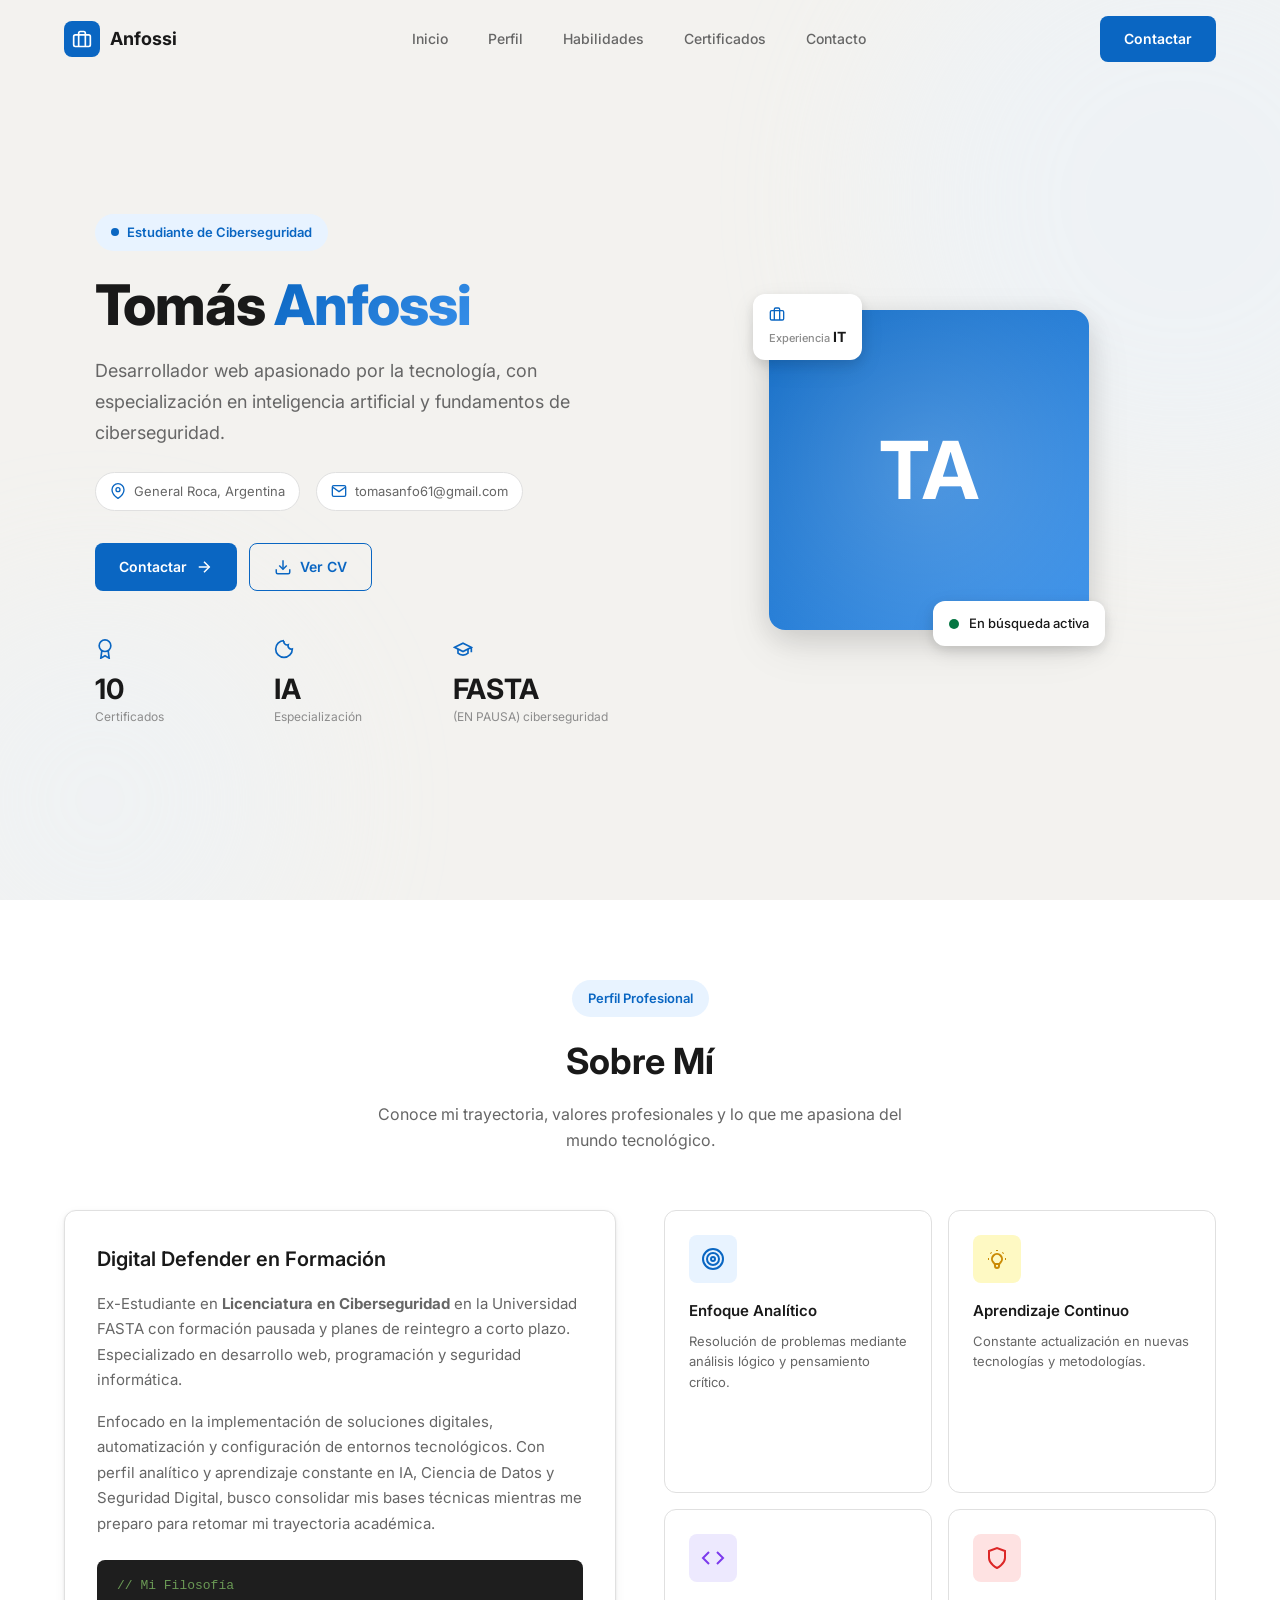
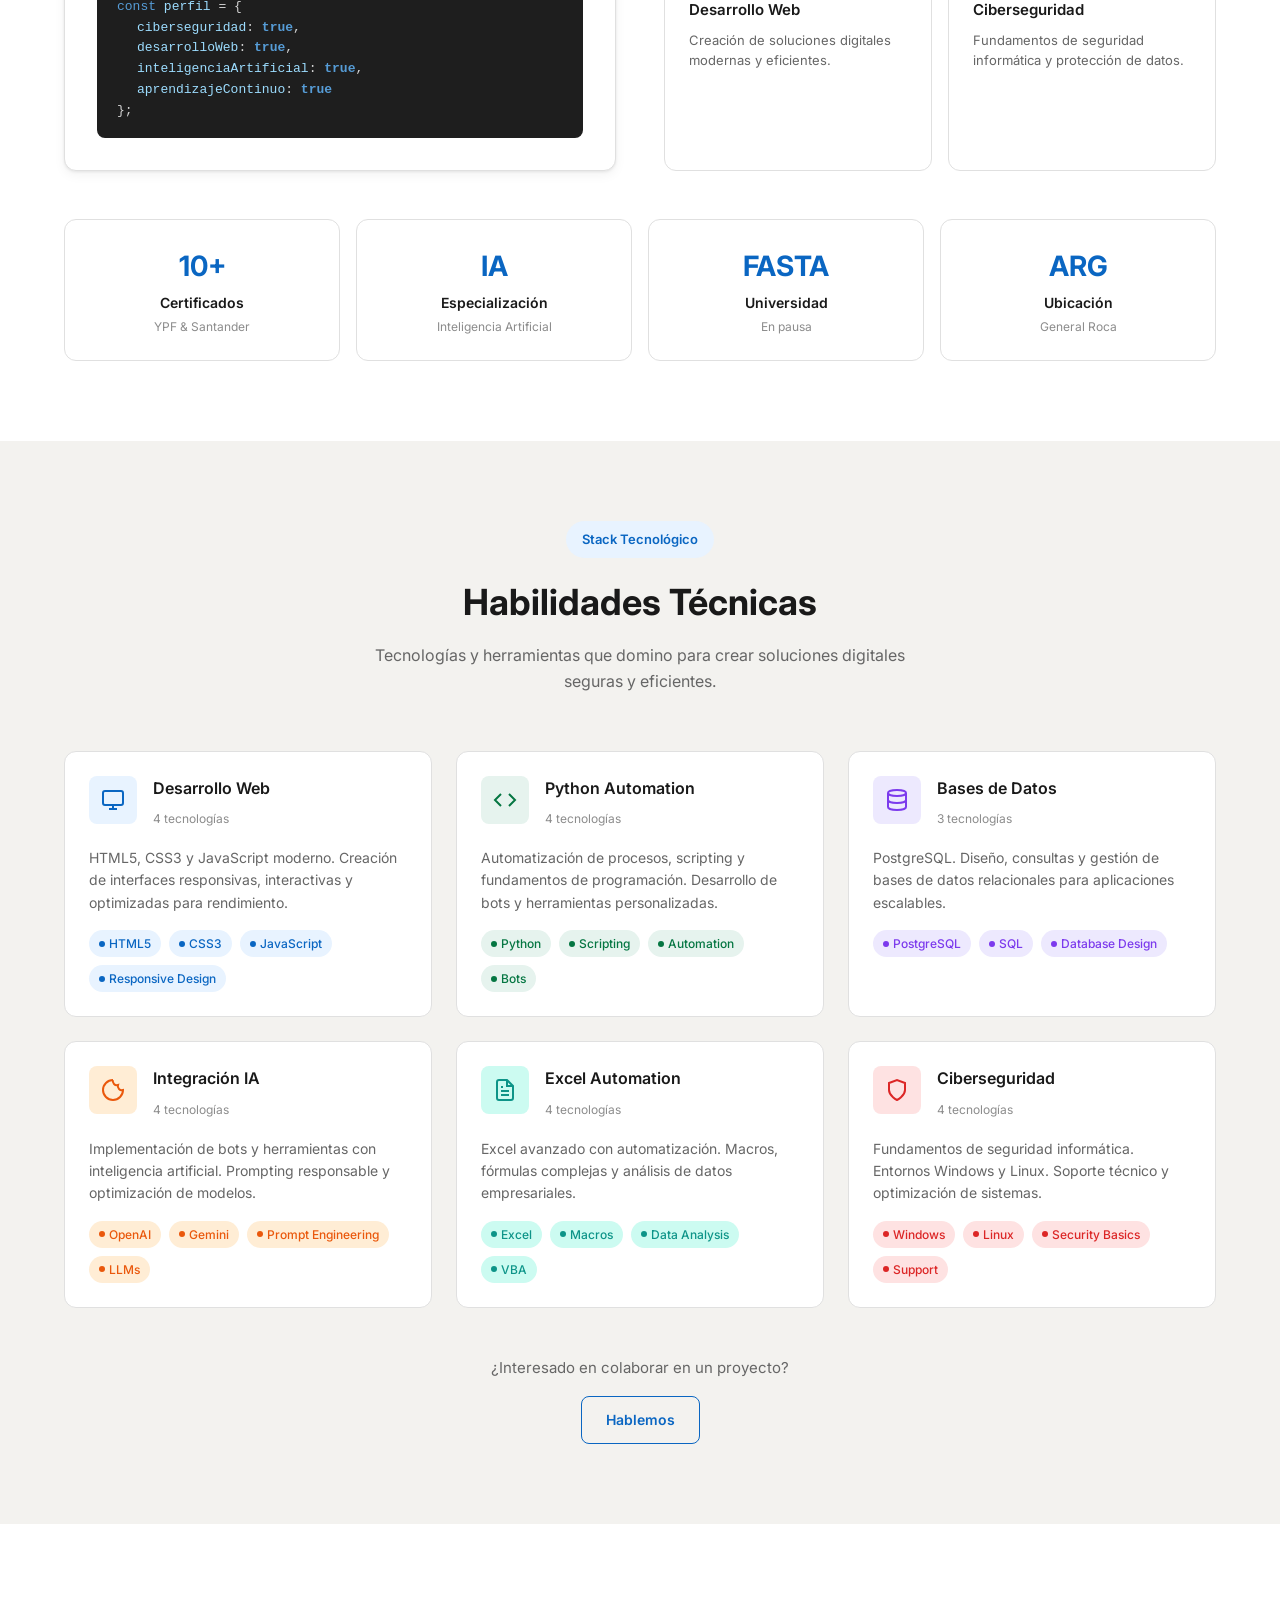
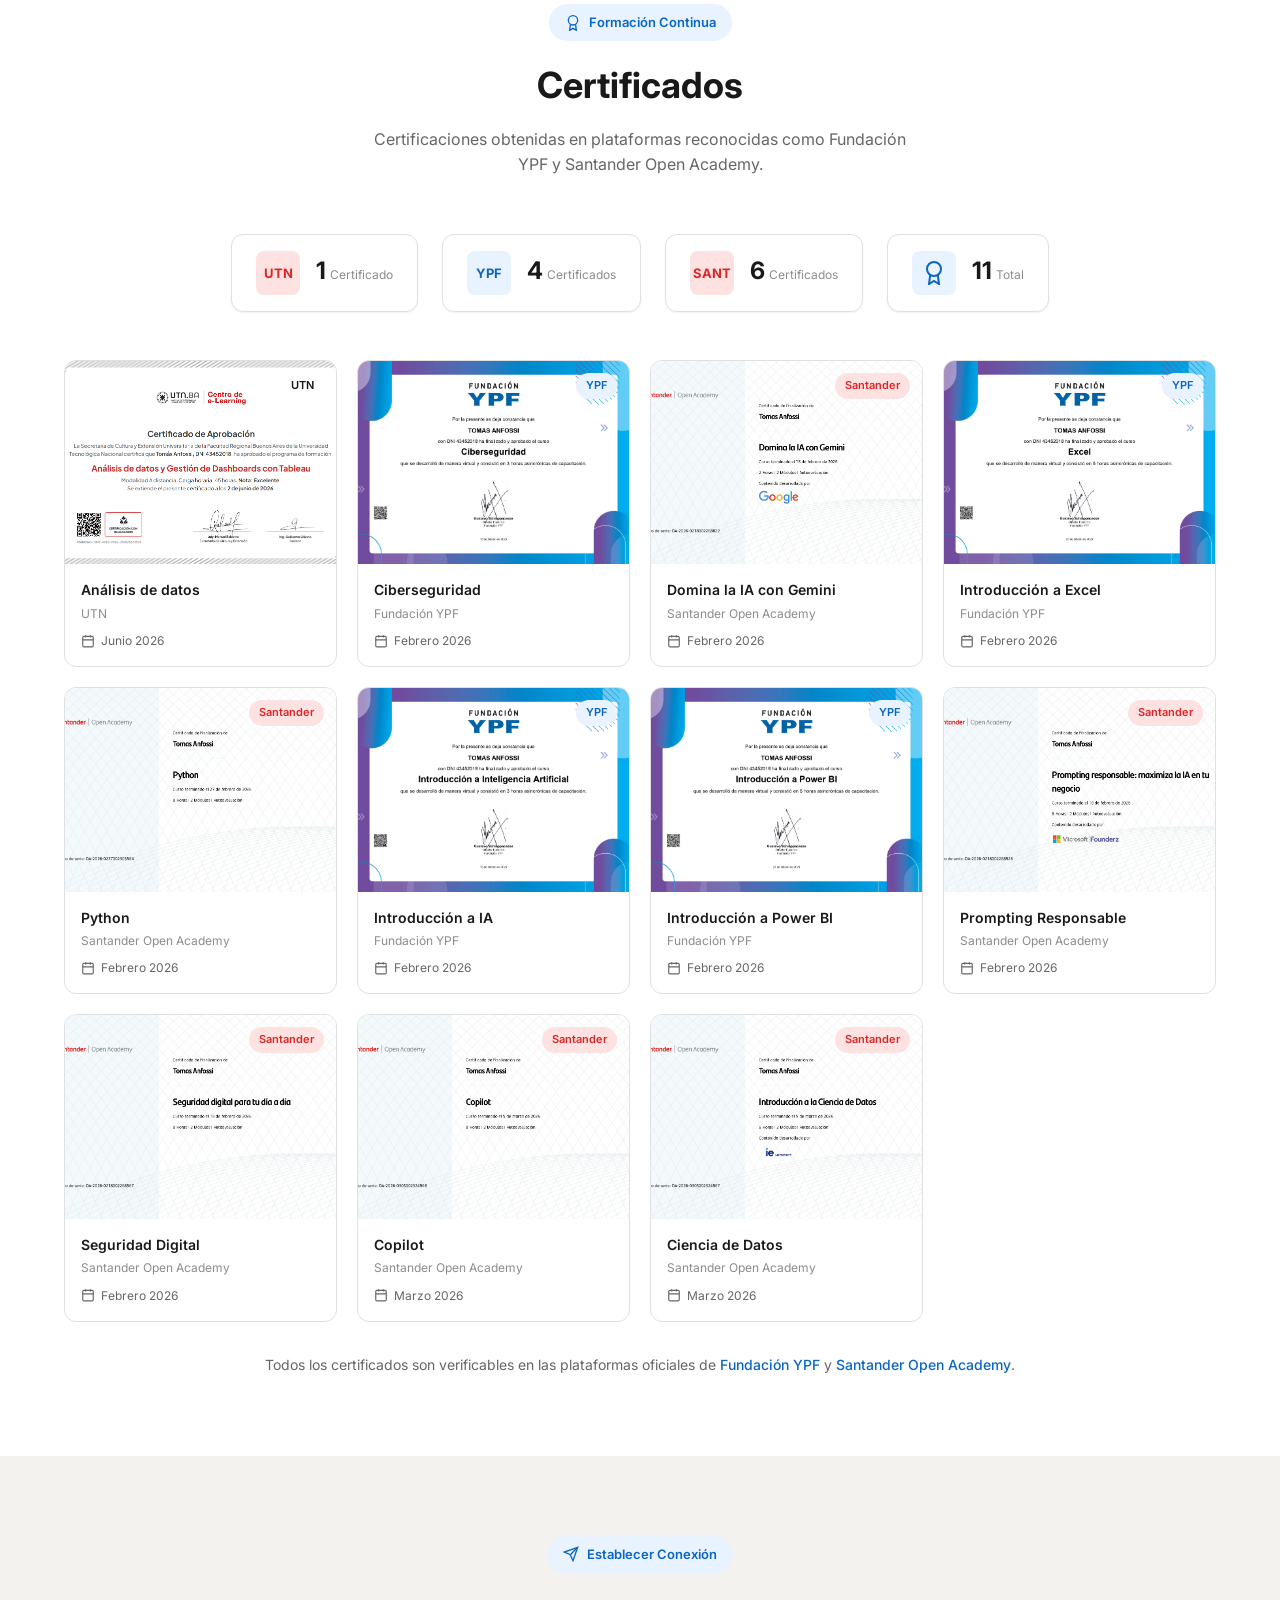
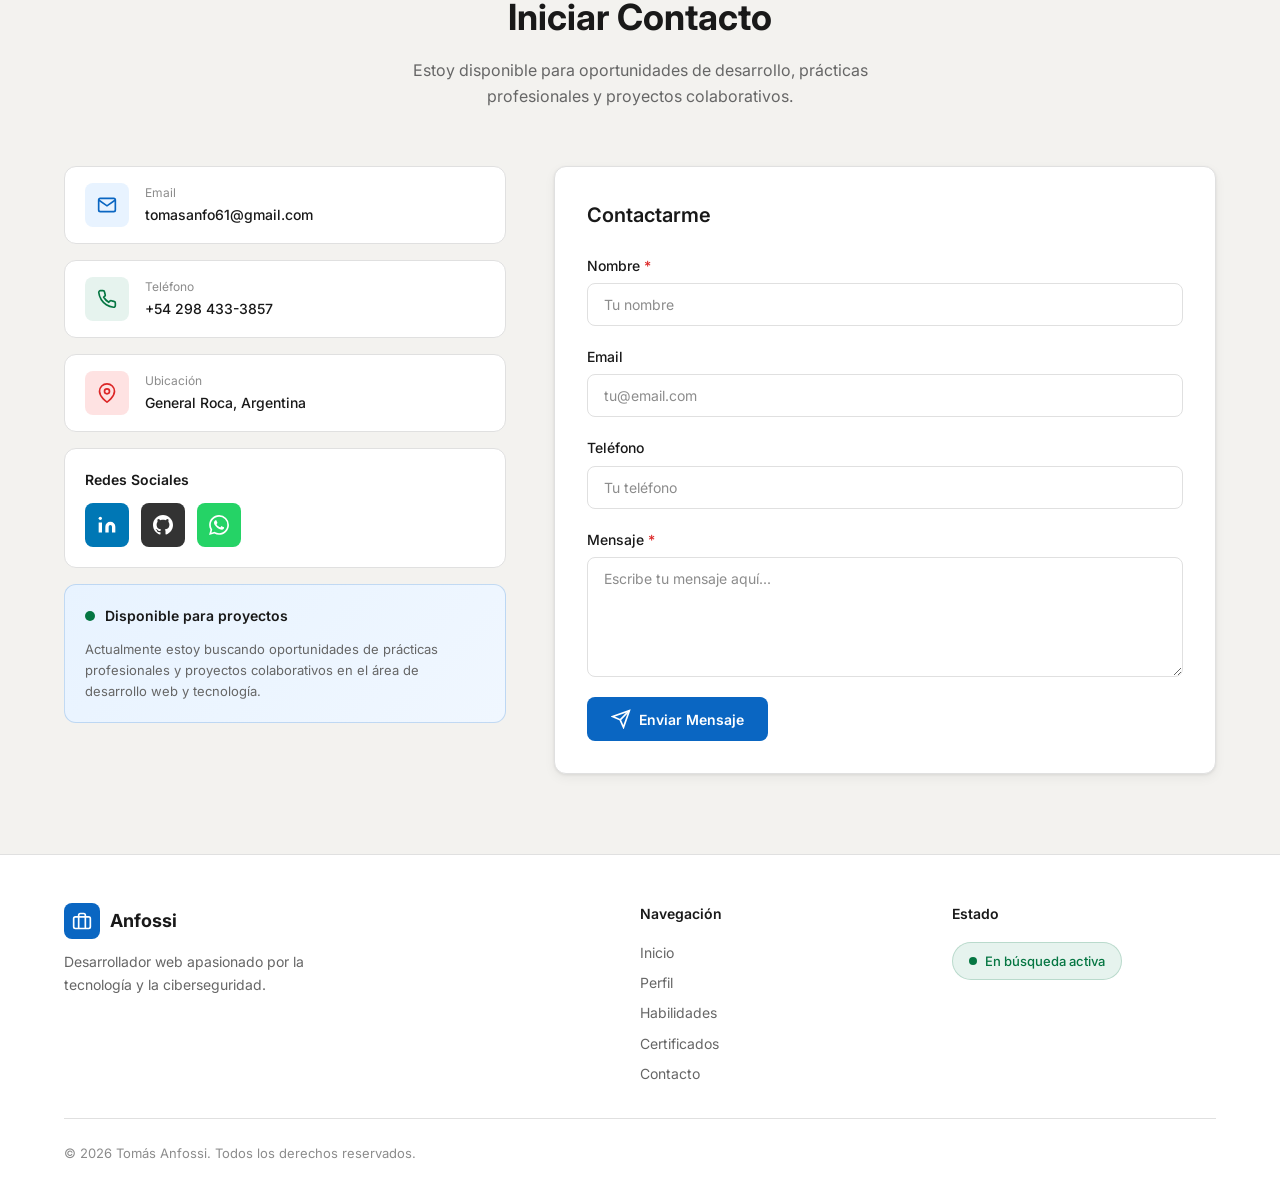
==== index.html @ f9baadd1 "Añade una descripción breve de la actualización" ====
<!DOCTYPE html>
<html lang="es">
<head>
    <meta charset="UTF-8">
    <meta name="viewport" content="width=device-width, initial-scale=1.0">
    <title>Tomás Anfossi - Portfolio Profesional</title>
    <link rel="preconnect" href="https://fonts.googleapis.com">
    <link rel="preconnect" href="https://fonts.gstatic.com" crossorigin>
    <link href="https://fonts.googleapis.com/css2?family=Inter:wght@300;400;500;600;700;800&display=swap" rel="stylesheet">
    <link rel="stylesheet" href="styles.css">
</head>
<body>
    <!-- Navbar -->
    <nav id="navbar">
        <div class="nav-container">
            <a href="#home" class="logo">
                <div class="logo-icon">
                    <svg width="20" height="20" viewBox="0 0 24 24" fill="none" stroke="currentColor" stroke-width="2">
                        <rect x="2" y="7" width="20" height="14" rx="2" ry="2"/>
                        <path d="M16 21V5a2 2 0 0 0-2-2h-4a2 2 0 0 0-2 2v16"/>
                    </svg>
                </div>
                <span class="logo-text">Anfossi</span>
            </a>

            <div class="nav-links">
                <a href="#home" class="nav-link">Inicio</a>
                <a href="#about" class="nav-link">Perfil</a>
                <a href="#skills" class="nav-link">Habilidades</a>
                <a href="#certificates" class="nav-link">Certificados</a>
                <a href="#contact" class="nav-link">Contacto</a>
            </div>

            <a href="#contact" class="btn-primary">Contactar</a>

            <button class="mobile-menu-btn" id="mobile-menu-btn" aria-label="Menu">
                <svg width="24" height="24" viewBox="0 0 24 24" fill="none" stroke="currentColor" stroke-width="2">
                    <line x1="3" y1="12" x2="21" y2="12"/>
                    <line x1="3" y1="6" x2="21" y2="6"/>
                    <line x1="3" y1="18" x2="21" y2="18"/>
                </svg>
            </button>
        </div>

        <!-- Mobile Menu -->
        <div class="mobile-menu" id="mobile-menu">
            <a href="#home" class="mobile-nav-link">Inicio</a>
            <a href="#about" class="mobile-nav-link">Perfil</a>
            <a href="#skills" class="mobile-nav-link">Habilidades</a>
            <a href="#certificates" class="mobile-nav-link">Certificados</a>
            <a href="#contact" class="mobile-nav-link">Contacto</a>
            <a href="#contact" class="btn-primary mobile-cta">Contactar</a>
        </div>
    </nav>

    <!-- Hero Section -->
    <section id="home" class="hero">
        <div class="hero-bg">
            <div class="hero-blob blob-1"></div>
            <div class="hero-blob blob-2"></div>
        </div>

        <div class="container">
            <div class="hero-grid">
                <div class="hero-content">
                    <div class="badge">
                        <span class="badge-dot"></span>
                        Estudiante de Ciberseguridad
                    </div>

                    <h1 class="hero-title">
                        Tomás <span class="text-gradient">Anfossi</span>
                    </h1>

                    <p class="hero-subtitle">
                        Desarrollador web apasionado por la tecnología, con especialización en 
                        inteligencia artificial y fundamentos de ciberseguridad.
                    </p>

                    <div class="hero-info">
                        <div class="info-item">
                            <svg width="16" height="16" viewBox="0 0 24 24" fill="none" stroke="currentColor" stroke-width="2">
                                <path d="M21 10c0 7-9 13-9 13s-9-6-9-13a9 9 0 0 1 18 0z"/>
                                <circle cx="12" cy="10" r="3"/>
                            </svg>
                            General Roca, Argentina
                        </div>
                        <div class="info-item">
                            <svg width="16" height="16" viewBox="0 0 24 24" fill="none" stroke="currentColor" stroke-width="2">
                                <path d="M4 4h16c1.1 0 2 .9 2 2v12c0 1.1-.9 2-2 2H4c-1.1 0-2-.9-2-2V6c0-1.1.9-2 2-2z"/>
                                <polyline points="22,6 12,13 2,6"/>
                            </svg>
                            tomasanfo61@gmail.com
                        </div>
                    </div>

                    <div class="hero-buttons">
                        <a href="#contact" class="btn-primary">
                            Contactar
                            <svg width="18" height="18" viewBox="0 0 24 24" fill="none" stroke="currentColor" stroke-width="2">
                                <line x1="5" y1="12" x2="19" y2="12"/>
                                <polyline points="12 5 19 12 12 19"/>
                            </svg>
                        </a>
                        <a href="./Cv1.html" class="btn-secondary" download="Cv.html">
                            <svg width="18" height="18" viewBox="0 0 24 24" fill="none" stroke="currentColor" stroke-width="2">
                                <path d="M21 15v4a2 2 0 0 1-2 2H5a2 2 0 0 1-2-2v-4"/>
                                <polyline points="7 10 12 15 17 10"/>
                                <line x1="12" y1="15" x2="12" y2="3"/>
                            </svg>
                            Ver CV
                        </a>
                    </div>

                    <div class="hero-stats">
                        <div class="stat-item">
                            <div class="stat-icon">
                                <svg width="20" height="20" viewBox="0 0 24 24" fill="none" stroke="currentColor" stroke-width="2">
                                    <circle cx="12" cy="8" r="7"/>
                                    <polyline points="8.21 13.89 7 23 12 20 17 23 15.79 13.88"/>
                                </svg>
                            </div>
                            <div class="stat-value">10</div>
                            <div class="stat-label">Certificados</div>
                        </div>
                        <div class="stat-item">
                            <div class="stat-icon">
                                <svg width="20" height="20" viewBox="0 0 24 24" fill="none" stroke="currentColor" stroke-width="2">
                                    <path d="M12 2a10 10 0 1 0 10 10 4 4 0 0 1-5-5 4 4 0 0 1-5-5"/>
                                </svg>
                            </div>
                            <div class="stat-value">IA</div>
                            <div class="stat-label">Especialización</div>
                        </div>
                        <div class="stat-item">
                            <div class="stat-icon">
                                <svg width="20" height="20" viewBox="0 0 24 24" fill="none" stroke="currentColor" stroke-width="2">
                                    <path d="M22 10v6M2 10l10-5 10 5-10 5z"/>
                                    <path d="M6 12v5c3 3 9 3 12 0v-5"/>
                                </svg>
                            </div>
                            <div class="stat-value">FASTA</div>
                            <div class="stat-label">(EN PAUSA) ciberseguridad</div>
                        </div>
                    </div>
                </div>

                <div class="hero-image">
                    <div class="profile-card">
                        <div class="profile-avatar">TA</div>
                        <div class="profile-badge status">
                            <span class="status-dot"></span>
                            En búsqueda activa
                        </div>
                        <div class="profile-badge experience">
                            <svg width="16" height="16" viewBox="0 0 24 24" fill="none" stroke="currentColor" stroke-width="2">
                                <rect x="2" y="7" width="20" height="14" rx="2" ry="2"/>
                                <path d="M16 21V5a2 2 0 0 0-2-2h-4a2 2 0 0 0-2 2v16"/>
                            </svg>
                            <div>
                                <small>Experiencia</small>
                                <strong>IT</strong>
                            </div>
                        </div>
                    </div>
                </div>
            </div>
        </div>
    </section>

    <!-- About Section -->
    <section id="about" class="about">
        <div class="container">
            <div class="section-header">
                <span class="section-badge">Perfil Profesional</span>
                <h2 class="section-title">Sobre Mí</h2>
                <p class="section-subtitle">Conoce mi trayectoria, valores profesionales y lo que me apasiona del mundo tecnológico.</p>
            </div>

            <div class="about-grid">
                <div class="about-main">
                    <div class="about-card">
                        <h3>Digital Defender en Formación</h3>
                        <p>
                            Ex-Estudiante en <strong>Licenciatura en Ciberseguridad</strong> en la 
                            Universidad FASTA con formación pausada y planes de reintegro a corto plazo. Especializado en desarrollo web, programación y seguridad informática.
                        </p>
                        <p>
                            Enfocado en la implementación de soluciones digitales, automatización y configuración de entornos tecnológicos. Con perfil analítico y aprendizaje constante en IA, Ciencia de Datos y Seguridad Digital, busco consolidar mis bases técnicas mientras me preparo para retomar mi trayectoria académica.
                        </p>

                        <div class="code-block">
                            <span class="code-comment">// Mi Filosofía</span>
                            <div class="code-line">
                                <span class="code-keyword">const</span> <span class="code-variable">perfil</span> = {
                            </div>
                            <div class="code-line indent">
                                <span class="code-property">ciberseguridad</span>: <span class="code-boolean">true</span>,
                            </div>
                            <div class="code-line indent">
                                <span class="code-property">desarrolloWeb</span>: <span class="code-boolean">true</span>,
                            </div>
                            <div class="code-line indent">
                                <span class="code-property">inteligenciaArtificial</span>: <span class="code-boolean">true</span>,
                            </div>
                            <div class="code-line indent">
                                <span class="code-property">aprendizajeContinuo</span>: <span class="code-boolean">true</span>
                            </div>
                            <div class="code-line">};</div>
                        </div>
                    </div>
                </div>

                <div class="about-highlights">
                    <div class="highlight-card">
                        <div class="highlight-icon blue">
                            <svg width="24" height="24" viewBox="0 0 24 24" fill="none" stroke="currentColor" stroke-width="2">
                                <circle cx="12" cy="12" r="10"/>
                                <circle cx="12" cy="12" r="6"/>
                                <circle cx="12" cy="12" r="2"/>
                            </svg>
                        </div>
                        <h4>Enfoque Analítico</h4>
                        <p>Resolución de problemas mediante análisis lógico y pensamiento crítico.</p>
                    </div>

                    <div class="highlight-card">
                        <div class="highlight-icon yellow">
                            <svg width="24" height="24" viewBox="0 0 24 24" fill="none" stroke="currentColor" stroke-width="2">
                                <path d="M9.663 17h4.673M12 3v1m6.364 1.636l-.707.707M21 12h-1M4 12H3m3.343-5.657l-.707-.707m2.828 9.9a5 5 0 117.072 0l-.548.547A3.374 3.374 0 0014 18.469V19a2 2 0 11-4 0v-.531c0-.895-.356-1.754-.988-2.386l-.548-.547z"/>
                            </svg>
                        </div>
                        <h4>Aprendizaje Continuo</h4>
                        <p>Constante actualización en nuevas tecnologías y metodologías.</p>
                    </div>

                    <div class="highlight-card">
                        <div class="highlight-icon purple">
                            <svg width="24" height="24" viewBox="0 0 24 24" fill="none" stroke="currentColor" stroke-width="2">
                                <polyline points="16 18 22 12 16 6"/>
                                <polyline points="8 6 2 12 8 18"/>
                            </svg>
                        </div>
                        <h4>Desarrollo Web</h4>
                        <p>Creación de soluciones digitales modernas y eficientes.</p>
                    </div>

                    <div class="highlight-card">
                        <div class="highlight-icon red">
                            <svg width="24" height="24" viewBox="0 0 24 24" fill="none" stroke="currentColor" stroke-width="2">
                                <path d="M12 22s8-4 8-10V5l-8-3-8 3v7c0 6 8 10 8 10z"/>
                            </svg>
                        </div>
                        <h4>Ciberseguridad</h4>
                        <p>Fundamentos de seguridad informática y protección de datos.</p>
                    </div>
                </div>
            </div>

            <div class="about-stats">
                <div class="stat-card">
                    <div class="stat-card-value">10+</div>
                    <div class="stat-card-label">Certificados</div>
                    <div class="stat-card-sublabel">YPF & Santander</div>
                </div>
                <div class="stat-card">
                    <div class="stat-card-value">IA</div>
                    <div class="stat-card-label">Especialización</div>
                    <div class="stat-card-sublabel">Inteligencia Artificial</div>
                </div>
                <div class="stat-card">
                    <div class="stat-card-value">FASTA</div>
                    <div class="stat-card-label">Universidad</div>
                    <div class="stat-card-sublabel">En pausa</div>
                </div>
                <div class="stat-card">
                    <div class="stat-card-value">ARG</div>
                    <div class="stat-card-label">Ubicación</div>
                    <div class="stat-card-sublabel">General Roca</div>
                </div>
            </div>
        </div>
    </section>

    <!-- Skills Section -->
    <section id="skills" class="skills">
        <div class="container">
            <div class="section-header">
                <span class="section-badge">Stack Tecnológico</span>
                <h2 class="section-title">Habilidades Técnicas</h2>
                <p class="section-subtitle">Tecnologías y herramientas que domino para crear soluciones digitales seguras y eficientes.</p>
            </div>

            <div class="skills-grid">
                <div class="skill-card">
                    <div class="skill-header">
                        <div class="skill-icon blue">
                            <svg width="24" height="24" viewBox="0 0 24 24" fill="none" stroke="currentColor" stroke-width="2">
                                <rect x="2" y="3" width="20" height="14" rx="2" ry="2"/>
                                <line x1="8" y1="21" x2="16" y2="21"/>
                                <line x1="12" y1="17" x2="12" y2="21"/>
                            </svg>
                        </div>
                        <div class="skill-title-wrap">
                            <h3>Desarrollo Web</h3>
                            <span class="skill-count">4 tecnologías</span>
                        </div>
                    </div>
                    <p class="skill-desc">HTML5, CSS3 y JavaScript moderno. Creación de interfaces responsivas, interactivas y optimizadas para rendimiento.</p>
                    <div class="skill-tags">
                        <span class="tag blue">HTML5</span>
                        <span class="tag blue">CSS3</span>
                        <span class="tag blue">JavaScript</span>
                        <span class="tag blue">Responsive Design</span>
                    </div>
                </div>

                <div class="skill-card">
                    <div class="skill-header">
                        <div class="skill-icon green">
                            <svg width="24" height="24" viewBox="0 0 24 24" fill="none" stroke="currentColor" stroke-width="2">
                                <polyline points="16 18 22 12 16 6"/>
                                <polyline points="8 6 2 12 8 18"/>
                            </svg>
                        </div>
                        <div class="skill-title-wrap">
                            <h3>Python Automation</h3>
                            <span class="skill-count">4 tecnologías</span>
                        </div>
                    </div>
                    <p class="skill-desc">Automatización de procesos, scripting y fundamentos de programación. Desarrollo de bots y herramientas personalizadas.</p>
                    <div class="skill-tags">
                        <span class="tag green">Python</span>
                        <span class="tag green">Scripting</span>
                        <span class="tag green">Automation</span>
                        <span class="tag green">Bots</span>
                    </div>
                </div>

                <div class="skill-card">
                    <div class="skill-header">
                        <div class="skill-icon purple">
                            <svg width="24" height="24" viewBox="0 0 24 24" fill="none" stroke="currentColor" stroke-width="2">
                                <ellipse cx="12" cy="5" rx="9" ry="3"/>
                                <path d="M21 12c0 1.66-4 3-9 3s-9-1.34-9-3"/>
                                <path d="M3 5v14c0 1.66 4 3 9 3s9-1.34 9-3V5"/>
                            </svg>
                        </div>
                        <div class="skill-title-wrap">
                            <h3>Bases de Datos</h3>
                            <span class="skill-count">3 tecnologías</span>
                        </div>
                    </div>
                    <p class="skill-desc">PostgreSQL. Diseño, consultas y gestión de bases de datos relacionales para aplicaciones escalables.</p>
                    <div class="skill-tags">
                        <span class="tag purple">PostgreSQL</span>
                        <span class="tag purple">SQL</span>
                        <span class="tag purple">Database Design</span>
                    </div>
                </div>

                <div class="skill-card">
                    <div class="skill-header">
                        <div class="skill-icon orange">
                            <svg width="24" height="24" viewBox="0 0 24 24" fill="none" stroke="currentColor" stroke-width="2">
                                <path d="M12 2a10 10 0 1 0 10 10 4 4 0 0 1-5-5 4 4 0 0 1-5-5"/>
                            </svg>
                        </div>
                        <div class="skill-title-wrap">
                            <h3>Integración IA</h3>
                            <span class="skill-count">4 tecnologías</span>
                        </div>
                    </div>
                    <p class="skill-desc">Implementación de bots y herramientas con inteligencia artificial. Prompting responsable y optimización de modelos.</p>
                    <div class="skill-tags">
                        <span class="tag orange">OpenAI</span>
                        <span class="tag orange">Gemini</span>
                        <span class="tag orange">Prompt Engineering</span>
                        <span class="tag orange">LLMs</span>
                    </div>
                </div>

                <div class="skill-card">
                    <div class="skill-header">
                        <div class="skill-icon teal">
                            <svg width="24" height="24" viewBox="0 0 24 24" fill="none" stroke="currentColor" stroke-width="2">
                                <path d="M14 2H6a2 2 0 0 0-2 2v16a2 2 0 0 0 2 2h12a2 2 0 0 0 2-2V8z"/>
                                <polyline points="14 2 14 8 20 8"/>
                                <line x1="16" y1="13" x2="8" y2="13"/>
                                <line x1="16" y1="17" x2="8" y2="17"/>
                                <polyline points="10 9 9 9 8 9"/>
                            </svg>
                        </div>
                        <div class="skill-title-wrap">
                            <h3>Excel Automation</h3>
                            <span class="skill-count">4 tecnologías</span>
                        </div>
                    </div>
                    <p class="skill-desc">Excel avanzado con automatización. Macros, fórmulas complejas y análisis de datos empresariales.</p>
                    <div class="skill-tags">
                        <span class="tag teal">Excel</span>
                        <span class="tag teal">Macros</span>
                        <span class="tag teal">Data Analysis</span>
                        <span class="tag teal">VBA</span>
                    </div>
                </div>

                <div class="skill-card">
                    <div class="skill-header">
                        <div class="skill-icon red">
                            <svg width="24" height="24" viewBox="0 0 24 24" fill="none" stroke="currentColor" stroke-width="2">
                                <path d="M12 22s8-4 8-10V5l-8-3-8 3v7c0 6 8 10 8 10z"/>
                            </svg>
                        </div>
                        <div class="skill-title-wrap">
                            <h3>Ciberseguridad</h3>
                            <span class="skill-count">4 tecnologías</span>
                        </div>
                    </div>
                    <p class="skill-desc">Fundamentos de seguridad informática. Entornos Windows y Linux. Soporte técnico y optimización de sistemas.</p>
                    <div class="skill-tags">
                        <span class="tag red">Windows</span>
                        <span class="tag red">Linux</span>
                        <span class="tag red">Security Basics</span>
                        <span class="tag red">Support</span>
                    </div>
                </div>
            </div>

            <div class="skills-cta">
                <p>¿Interesado en colaborar en un proyecto?</p>
                <a href="#contact" class="btn-secondary">Hablemos</a>
            </div>
        </div>
    </section>

    <!-- Certificates Section -->
    <section id="certificates" class="certificates">
        <div class="container">
            <div class="section-header">
                <span class="section-badge">
                    <svg width="16" height="16" viewBox="0 0 24 24" fill="none" stroke="currentColor" stroke-width="2">
                        <circle cx="12" cy="8" r="7"/>
                        <polyline points="8.21 13.89 7 23 12 20 17 23 15.79 13.88"/>
                    </svg>
                    Formación Continua
                </span>
                <h2 class="section-title">Certificados</h2>
                <p class="section-subtitle">Certificaciones obtenidas en plataformas reconocidas como Fundación YPF y Santander Open Academy.</p>
            </div>

            <div class="cert-stats">
                                <div class="cert-stat">
                    <div class="cert-stat-logo santander">UTN</div>
                    <div class="cert-stat-info">
                        <span class="cert-stat-value">1</span>
                        <span class="cert-stat-label">Certificado</span>
                    </div>
                </div>
                <div class="cert-stat">
                    <div class="cert-stat-logo ypf">YPF</div>
                    <div class="cert-stat-info">
                        <span class="cert-stat-value">4</span>
                        <span class="cert-stat-label">Certificados</span>
                    </div>
                </div>
                <div class="cert-stat">
                    <div class="cert-stat-logo santander">SANT</div>
                    <div class="cert-stat-info">
                        <span class="cert-stat-value">6</span>
                        <span class="cert-stat-label">Certificados</span>
                    </div>
                </div>
                <div class="cert-stat">
                    <div class="cert-stat-icon">
                        <svg width="24" height="24" viewBox="0 0 24 24" fill="none" stroke="currentColor" stroke-width="2">
                            <circle cx="12" cy="8" r="7"/>
                            <polyline points="8.21 13.89 7 23 12 20 17 23 15.79 13.88"/>
                        </svg>
                    </div>
                    <div class="cert-stat-info">
                        <span class="cert-stat-value">11</span>
                        <span class="cert-stat-label">Total</span>
                    </div>
                </div>
            </div>

            <div class="cert-grid">
                <div class="cert-card" data-cert="0">
                    <div class="cert-image">
                        <img src="certificados/UTNanalisisdatos.png" alt="Análisis de datos y Gestión de Dashboards con Tableau" class="cert-img">
                        <div class="cert-overlay">
                            <div class="cert-view-btn">Ver</div>
                        </div>
                        <span class="cert-badge UTN">UTN</span>
                    </div>
                    <div class="cert-content">
                        <h4>Análisis de datos</h4>
                        <p class="cert-issuer">UTN</p>
                        <p class="cert-date">
                            <svg width="14" height="14" viewBox="0 0 24 24" fill="none" stroke="currentColor" stroke-width="2">
                                <rect x="3" y="4" width="18" height="18" rx="2" ry="2"/>
                                <line x1="16" y1="2" x2="16" y2="6"/>
                                <line x1="8" y1="2" x2="8" y2="6"/>
                                <line x1="3" y1="10" x2="21" y2="10"/>
                            </svg>
                           Junio 2026
                        </p>
                    </div>
                </div>
                <div class="cert-card" data-cert="1">
                    <div class="cert-image">
                        <img src="certificados/ciberseguridad-ypf.jpg" alt="Ciberseguridad - Fundación YPF" class="cert-img">
                        <div class="cert-overlay">
                            <div class="cert-view-btn">Ver</div>
                        </div>
                        <span class="cert-badge ypf">YPF</span>
                    </div>
                    <div class="cert-content">
                        <h4>Ciberseguridad</h4>
                        <p class="cert-issuer">Fundación YPF</p>
                        <p class="cert-date">
                            <svg width="14" height="14" viewBox="0 0 24 24" fill="none" stroke="currentColor" stroke-width="2">
                                <rect x="3" y="4" width="18" height="18" rx="2" ry="2"/>
                                <line x1="16" y1="2" x2="16" y2="6"/>
                                <line x1="8" y1="2" x2="8" y2="6"/>
                                <line x1="3" y1="10" x2="21" y2="10"/>
                            </svg>
                            Febrero 2026
                        </p>
                    </div>
                </div>

                <div class="cert-card" data-cert="2">
                    <div class="cert-image">
                        <img src="certificados/gemini-santander.jpg" alt="Domina la IA con Gemini - Santander" class="cert-img">
                        <div class="cert-overlay">
                            <div class="cert-view-btn">Ver</div>
                        </div>
                        <span class="cert-badge santander">Santander</span>
                    </div>
                    <div class="cert-content">
                        <h4>Domina la IA con Gemini</h4>
                        <p class="cert-issuer">Santander Open Academy</p>
                        <p class="cert-date">
                            <svg width="14" height="14" viewBox="0 0 24 24" fill="none" stroke="currentColor" stroke-width="2">
                                <rect x="3" y="4" width="18" height="18" rx="2" ry="2"/>
                                <line x1="16" y1="2" x2="16" y2="6"/>
                                <line x1="8" y1="2" x2="8" y2="6"/>
                                <line x1="3" y1="10" x2="21" y2="10"/>
                            </svg>
                            Febrero 2026
                        </p>
                    </div>
                </div>

                <div class="cert-card" data-cert="3">
                    <div class="cert-image">
                        <img src="certificados/excel-ypf.jpg" alt="Introducción a Excel - Fundación YPF" class="cert-img">
                        <div class="cert-overlay">
                            <div class="cert-view-btn">Ver</div>
                        </div>
                        <span class="cert-badge ypf">YPF</span>
                    </div>
                    <div class="cert-content">
                        <h4>Introducción a Excel</h4>
                        <p class="cert-issuer">Fundación YPF</p>
                        <p class="cert-date">
                            <svg width="14" height="14" viewBox="0 0 24 24" fill="none" stroke="currentColor" stroke-width="2">
                                <rect x="3" y="4" width="18" height="18" rx="2" ry="2"/>
                                <line x1="16" y1="2" x2="16" y2="6"/>
                                <line x1="8" y1="2" x2="8" y2="6"/>
                                <line x1="3" y1="10" x2="21" y2="10"/>
                            </svg>
                            Febrero 2026
                        </p>
                    </div>
                </div>

                <div class="cert-card" data-cert="4">
                    <div class="cert-image">
                        <img src="certificados/Python-Santander-ANFOSSITOMAS.jpg" alt="Python - Santander Open Academy" class="cert-img">
                        <div class="cert-overlay">
                            <div class="cert-view-btn">Ver</div>
                        </div>
                        <span class="cert-badge santander">Santander</span>
                    </div>
                    <div class="cert-content">
                        <h4>Python</h4>
                        <p class="cert-issuer">Santander Open Academy</p>
                        <p class="cert-date">
                            <svg width="14" height="14" viewBox="0 0 24 24" fill="none" stroke="currentColor" stroke-width="2">
                                <rect x="3" y="4" width="18" height="18" rx="2" ry="2"/>
                                <line x1="16" y1="2" x2="16" y2="6"/>
                                <line x1="8" y1="2" x2="8" y2="6"/>
                                <line x1="3" y1="10" x2="21" y2="10"/>
                            </svg>
                            Febrero 2026
                        </p>
                    </div>
                </div>

                <div class="cert-card" data-cert="5">
                    <div class="cert-image">
                        <img src="certificados/ia-ypf.jpg" alt="Introducción a IA - Fundación YPF" class="cert-img">
                        <div class="cert-overlay">
                            <div class="cert-view-btn">Ver</div>
                        </div>
                        <span class="cert-badge ypf">YPF</span>
                    </div>
                    <div class="cert-content">
                        <h4>Introducción a IA</h4>
                        <p class="cert-issuer">Fundación YPF</p>
                        <p class="cert-date">
                            <svg width="14" height="14" viewBox="0 0 24 24" fill="none" stroke="currentColor" stroke-width="2">
                                <rect x="3" y="4" width="18" height="18" rx="2" ry="2"/>
                                <line x1="16" y1="2" x2="16" y2="6"/>
                                <line x1="8" y1="2" x2="8" y2="6"/>
                                <line x1="3" y1="10" x2="21" y2="10"/>
                            </svg>
                            Febrero 2026
                        </p>
                    </div>
                </div>

                <div class="cert-card" data-cert="6">
                    <div class="cert-image">
                        <img src="certificados/powerbi-ypf.jpg" alt="Introducción a Power BI - Fundación YPF" class="cert-img">
                        <div class="cert-overlay">
                            <div class="cert-view-btn">Ver</div>
                        </div>
                        <span class="cert-badge ypf">YPF</span>
                    </div>
                    <div class="cert-content">
                        <h4>Introducción a Power BI</h4>
                        <p class="cert-issuer">Fundación YPF</p>
                        <p class="cert-date">
                            <svg width="14" height="14" viewBox="0 0 24 24" fill="none" stroke="currentColor" stroke-width="2">
                                <rect x="3" y="4" width="18" height="18" rx="2" ry="2"/>
                                <line x1="16" y1="2" x2="16" y2="6"/>
                                <line x1="8" y1="2" x2="8" y2="6"/>
                                <line x1="3" y1="10" x2="21" y2="10"/>
                            </svg>
                            Febrero 2026
                        </p>
                    </div>
                </div>

                <div class="cert-card" data-cert="7">
                    <div class="cert-image">
                        <img src="certificados/prompting-santander.jpg" alt="Prompting Responsable - Santander Open Academy" class="cert-img">
                        <div class="cert-overlay">
                            <div class="cert-view-btn">Ver</div>
                        </div>
                        <span class="cert-badge santander">Santander</span>
                    </div>
                    <div class="cert-content">
                        <h4>Prompting Responsable</h4>
                        <p class="cert-issuer">Santander Open Academy</p>
                        <p class="cert-date">
                            <svg width="14" height="14" viewBox="0 0 24 24" fill="none" stroke="currentColor" stroke-width="2">
                                <rect x="3" y="4" width="18" height="18" rx="2" ry="2"/>
                                <line x1="16" y1="2" x2="16" y2="6"/>
                                <line x1="8" y1="2" x2="8" y2="6"/>
                                <line x1="3" y1="10" x2="21" y2="10"/>
                            </svg>
                            Febrero 2026
                        </p>
                    </div>
                </div>

                <div class="cert-card" data-cert="8">
                    <div class="cert-image">
                        <img src="certificados/seguridad-santander.jpg" alt="Seguridad Digital - Santander Open Academy" class="cert-img">
                        <div class="cert-overlay">
                            <div class="cert-view-btn">Ver</div>
                        </div>
                        <span class="cert-badge santander">Santander</span>
                    </div>
                    <div class="cert-content">
                        <h4>Seguridad Digital</h4>
                        <p class="cert-issuer">Santander Open Academy</p>
                        <p class="cert-date">
                            <svg width="14" height="14" viewBox="0 0 24 24" fill="none" stroke="currentColor" stroke-width="2">
                                <rect x="3" y="4" width="18" height="18" rx="2" ry="2"/>
                                <line x1="16" y1="2" x2="16" y2="6"/>
                                <line x1="8" y1="2" x2="8" y2="6"/>
                                <line x1="3" y1="10" x2="21" y2="10"/>
                            </svg>
                            Febrero 2026
                        </p>
                    </div>
                </div>

                <div class="cert-card" data-cert="9">
                    <div class="cert-image">
                        <img src="certificados/Copilot-Santander-ANFOSSI_TOMAS_page-0001.jpg" alt="Copilot - Santander Open Academy" class="cert-img">
                        <div class="cert-overlay">
                            <div class="cert-view-btn">Ver</div>
                        </div>
                        <span class="cert-badge santander">Santander</span>
                    </div>
                    <div class="cert-content">
                        <h4>Copilot</h4>
                        <p class="cert-issuer">Santander Open Academy</p>
                        <p class="cert-date">
                            <svg width="14" height="14" viewBox="0 0 24 24" fill="none" stroke="currentColor" stroke-width="2">
                                <rect x="3" y="4" width="18" height="18" rx="2" ry="2"/>
                                <line x1="16" y1="2" x2="16" y2="6"/>
                                <line x1="8" y1="2" x2="8" y2="6"/>
                                <line x1="3" y1="10" x2="21" y2="10"/>
                            </svg>
                            Marzo 2026
                        </p>
                    </div>
                </div>

                <div class="cert-card" data-cert="10">
                    <div class="cert-image">
                        <img src="certificados/Introducción a la Ciencia de Datos-Santander-Anfossi_Tomas_page-0001.jpg" alt="Ciencia de Datos - Santander Open Academy" class="cert-img">
                        <div class="cert-overlay">
                            <div class="cert-view-btn">Ver</div>
                        </div>
                        <span class="cert-badge santander">Santander</span>
                    </div>
                    <div class="cert-content">
                        <h4>Ciencia de Datos</h4>
                        <p class="cert-issuer">Santander Open Academy</p>
                        <p class="cert-date">
                            <svg width="14" height="14" viewBox="0 0 24 24" fill="none" stroke="currentColor" stroke-width="2">
                                <rect x="3" y="4" width="18" height="18" rx="2" ry="2"/>
                                <line x1="16" y1="2" x2="16" y2="6"/>
                                <line x1="8" y1="2" x2="8" y2="6"/>
                                <line x1="3" y1="10" x2="21" y2="10"/>
                            </svg>
                            Marzo 2026
                        </p>
                    </div>
                </div>
            </div>

            <p class="cert-footer">
                Todos los certificados son verificables en las plataformas oficiales de 
                <a href="#" class="link">Fundación YPF</a> y 
                <a href="#" class="link">Santander Open Academy</a>.
            </p>
        </div>
    </section>

    <!-- Contact Section -->
    <section id="contact" class="contact">
        <div class="container">
            <div class="section-header">
                <span class="section-badge">
                    <svg width="16" height="16" viewBox="0 0 24 24" fill="none" stroke="currentColor" stroke-width="2">
                        <line x1="22" y1="2" x2="11" y2="13"/>
                        <polygon points="22 2 15 22 11 13 2 9 22 2"/>
                    </svg>
                    Establecer Conexión
                </span>
                <h2 class="section-title">Iniciar Contacto</h2>
                <p class="section-subtitle">Estoy disponible para oportunidades de desarrollo, prácticas profesionales y proyectos colaborativos.</p>
            </div>

            <div class="contact-grid">
                <div class="contact-info">
                    <a href="mailto:tomasanfo61@gmail.com" class="contact-card">
                        <div class="contact-icon blue">
                            <svg width="20" height="20" viewBox="0 0 24 24" fill="none" stroke="currentColor" stroke-width="2">
                                <path d="M4 4h16c1.1 0 2 .9 2 2v12c0 1.1-.9 2-2 2H4c-1.1 0-2-.9-2-2V6c0-1.1.9-2 2-2z"/>
                                <polyline points="22,6 12,13 2,6"/>
                            </svg>
                        </div>
                        <div class="contact-details">
                            <span class="contact-label">Email</span>
                            <span class="contact-value">tomasanfo61@gmail.com</span>
                        </div>
                    </a>

                    <a href="tel:+542984333857" class="contact-card">
                        <div class="contact-icon green">
                            <svg width="20" height="20" viewBox="0 0 24 24" fill="none" stroke="currentColor" stroke-width="2">
                                <path d="M22 16.92v3a2 2 0 0 1-2.18 2 19.79 19.79 0 0 1-8.63-3.07 19.5 19.5 0 0 1-6-6 19.79 19.79 0 0 1-3.07-8.67A2 2 0 0 1 4.11 2h3a2 2 0 0 1 2 1.72 12.84 12.84 0 0 0 .7 2.81 2 2 0 0 1-.45 2.11L8.09 9.91a16 16 0 0 0 6 6l1.27-1.27a2 2 0 0 1 2.11-.45 12.84 12.84 0 0 0 2.81.7A2 2 0 0 1 22 16.92z"/>
                            </svg>
                        </div>
                        <div class="contact-details">
                            <span class="contact-label">Teléfono</span>
                            <span class="contact-value">+54 298 433-3857</span>
                        </div>
                    </a>

                    <div class="contact-card">
                        <div class="contact-icon red">
                            <svg width="20" height="20" viewBox="0 0 24 24" fill="none" stroke="currentColor" stroke-width="2">
                                <path d="M21 10c0 7-9 13-9 13s-9-6-9-13a9 9 0 0 1 18 0z"/>
                                <circle cx="12" cy="10" r="3"/>
                            </svg>
                        </div>
                        <div class="contact-details">
                            <span class="contact-label">Ubicación</span>
                            <span class="contact-value">General Roca, Argentina</span>
                        </div>
                    </div>

                    <div class="social-card">
                        <h4>Redes Sociales</h4>
                        <div class="social-links">
                            <a href="https://www.linkedin.com/in/tomas-anfossi-0bb8a9398/" class="social-link linkedin" aria-label="LinkedIn" target="_blank">
                                <svg width="20" height="20" viewBox="0 0 24 24" fill="currentColor">
                                    <path d="M16 8a6 6 0 0 1 6 6v7h-4v-7a2 2 0 0 0-2-2 2 2 0 0 0-2 2v7h-4v-7a6 6 0 0 1 6-6z"/>
                                    <rect x="2" y="9" width="4" height="12"/>
                                    <circle cx="4" cy="4" r="2"/>
                                </svg>
                            </a>
                            <a href="https://github.com/Tomasanfo" class="social-link github" aria-label="GitHub" target="_blank" rel="noopener noreferrer">
                                <svg width="20" height="20" viewBox="0 0 24 24" fill="currentColor">
                                    <path d="M12 0c-6.626 0-12 5.373-12 12 0 5.302 3.438 9.8 8.207 11.387.599.111.793-.261.793-.577v-2.234c-3.338.726-4.033-1.416-4.033-1.416-.546-1.387-1.333-1.756-1.333-1.756-1.089-.745.083-.729.083-.729 1.205.084 1.839 1.237 1.839 1.237 1.07 1.834 2.807 1.304 3.492.997.107-.775.418-1.305.762-1.604-2.665-.305-5.467-1.334-5.467-5.931 0-1.311.469-2.381 1.236-3.221-.124-.303-.535-1.524.117-3.176 0 0 1.008-.322 3.301 1.23.957-.266 1.983-.399 3.003-.404 1.02.005 2.047.138 3.006.404 2.291-1.552 3.297-1.23 3.297-1.23.653 1.653.242 2.874.118 3.176.77.84 1.235 1.911 1.235 3.221 0 4.609-2.807 5.624-5.479 5.921.43.372.823 1.102.823 2.222v3.293c0 .319.192.694.801.576 4.765-1.589 8.199-6.086 8.199-11.386 0-6.627-5.373-12-12-12z"/>
                                </svg>
                            </a>
                            <a href="https://wa.me/542984333857" class="social-link whatsapp" aria-label="WhatsApp">
                                <svg width="20" height="20" viewBox="0 0 24 24" fill="currentColor">
                                    <path d="M17.472 14.382c-.297-.149-1.758-.867-2.03-.967-.273-.099-.471-.148-.67.15-.197.297-.767.966-.94 1.164-.173.199-.347.223-.644.075-.297-.15-1.255-.463-2.39-1.475-.883-.788-1.48-1.761-1.653-2.059-.173-.297-.018-.458.13-.606.134-.133.298-.347.446-.52.149-.174.198-.298.298-.497.099-.198.05-.371-.025-.52-.075-.149-.669-1.612-.916-2.207-.242-.579-.487-.5-.669-.51-.173-.008-.371-.01-.57-.01-.198 0-.52.074-.792.372-.272.297-1.04 1.016-1.04 2.479 0 1.462 1.065 2.875 1.213 3.074.149.198 2.096 3.2 5.077 4.487.709.306 1.262.489 1.694.625.712.227 1.36.195 1.871.118.571-.085 1.758-.719 2.006-1.413.248-.694.248-1.289.173-1.413-.074-.124-.272-.198-.57-.347m-5.421 7.403h-.004a9.87 9.87 0 01-5.031-1.378l-.361-.214-3.741.982.998-3.648-.235-.374a9.86 9.86 0 01-1.51-5.26c.001-5.45 4.436-9.884 9.888-9.884 2.64 0 5.122 1.03 6.988 2.898a9.825 9.825 0 012.893 6.994c-.003 5.45-4.437 9.884-9.885 9.884m8.413-18.297A11.815 11.815 0 0012.05 0C5.495 0 .16 5.335.157 11.892c0 2.096.547 4.142 1.588 5.945L.057 24l6.305-1.654a11.882 11.882 0 005.683 1.448h.005c6.554 0 11.89-5.335 11.893-11.893a11.821 11.821 0 00-3.48-8.413z"/>
                                </svg>
                            </a>
                        </div>
                    </div>

                    <div class="availability-card">
                        <div class="availability-header">
                            <span class="availability-dot"></span>
                            <span class="availability-title">Disponible para proyectos</span>
                        </div>
                        <p>Actualmente estoy buscando oportunidades de prácticas profesionales y proyectos colaborativos en el área de desarrollo web y tecnología.</p>
                    </div>
                </div>

  <div class="form-container">
    <h2>Contactarme</h2>
    
    <form id="contacto-form">
        <div class="form-group">
            <label for="nombre">Nombre <span class="required">*</span></label>
            <input type="text" id="nombre" name="nombre" placeholder="Tu nombre" required>
        </div>
        
        <div class="form-group">
            <label for="email">Email</label>
            <input type="email" id="email" name="email" placeholder="tu@email.com">
        </div>
        
        <div class="form-group">
            <label for="telefono">Teléfono</label>
            <input type="tel" id="telefono" name="telefono" placeholder="Tu teléfono">
        </div>
        
        <div class="form-group">
            <label for="mensaje">Mensaje <span class="required">*</span></label>
            <textarea id="mensaje" name="mensaje" rows="4" placeholder="Escribe tu mensaje aquí..." required></textarea>
        </div>
        
        <button type="button" id="btn-whatsapp" class="btn-primary">
            <svg width="20" height="20" viewBox="0 0 24 24" fill="none" stroke="currentColor" stroke-width="2">
                <line x1="22" y1="2" x2="11" y2="13"/>
                <polygon points="22 2 15 22 11 13 2 9 22 2"/>
            </svg>
            Enviar Mensaje
        </button>
    </form>
</div>

<script>
document.getElementById('btn-whatsapp').addEventListener('click', function(e) {
    e.preventDefault();
    
    // Obtener valores
    const nombre = document.getElementById('nombre').value.trim();
    const email = document.getElementById('email').value.trim();
    const telefono = document.getElementById('telefono').value.trim();
    const mensaje = document.getElementById('mensaje').value.trim();
    
    // Validar
    if (!nombre || !mensaje) {
        alert('Por favor completa el nombre y el mensaje');
        return;
    }
    
    // Crear mensaje
    const texto = `*Nuevo mensaje desde el sitio web*%0A%0A` +
        `👤 *Nombre:* ${nombre}%0A` +
        `📧 *Email:* ${email || 'No proporcionado'}%0A` +
        `📱 *Teléfono:* ${telefono || 'No proporcionado'}%0A%0A` +
        `💬 *Mensaje:*%0A${mensaje}`;
    
    // Tu número: +54 9 298 433-3857
    const numero = '5492984333857';
    
    // Abrir WhatsApp
    window.open(`https://wa.me/${numero}?text=${texto}`, '_blank');
});
</script>

                    <div id="form-success" class="form-success hidden">
                        <div class="success-icon">
                            <svg width="48" height="48" viewBox="0 0 24 24" fill="none" stroke="currentColor" stroke-width="2">
                                <path d="M22 11.08V12a10 10 0 1 1-5.93-9.14"/>
                                <polyline points="22 4 12 14.01 9 11.01"/>
                            </svg>
                        </div>
                        <h3>¡Mensaje Enviado!</h3>
                        <p>Gracias por contactarme. Te responderé a la brevedad.</p>
                    </div>
                </div>
            </div>
        </div>
    </section>

    <!-- Footer -->
    <footer class="footer">
        <div class="container">
            <div class="footer-grid">
                <div class="footer-brand">
                    <a href="#home" class="footer-logo">
                        <div class="logo-icon">
                            <svg width="20" height="20" viewBox="0 0 24 24" fill="none" stroke="currentColor" stroke-width="2">
                                <rect x="2" y="7" width="20" height="14" rx="2" ry="2"/>
                                <path d="M16 21V5a2 2 0 0 0-2-2h-4a2 2 0 0 0-2 2v16"/>
                            </svg>
                        </div>
                        <span>Anfossi</span>
                    </a>
                    <p>Desarrollador web apasionado por la tecnología y la ciberseguridad.</p>
                </div>

                <div class="footer-nav">
                    <h4>Navegación</h4>
                    <nav>
                        <a href="#home">Inicio</a>
                        <a href="#about">Perfil</a>
                        <a href="#skills">Habilidades</a>
                        <a href="#certificates">Certificados</a>
                        <a href="#contact">Contacto</a>
                    </nav>
                </div>

                <div class="footer-status">
                    <h4>Estado</h4>
                    <div class="status-badge">
                        <span class="status-dot"></span>
                        En búsqueda activa
                    </div>
                </div>
            </div>

            <div class="footer-bottom">
                <p>&copy; 2026 Tomás Anfossi. Todos los derechos reservados.</p>
               
            </div>
        </div>
    </footer>

    <!-- Certificate Modal -->
    <div id="cert-modal" class="modal">
        <div class="modal-content">
            <button class="modal-close" id="modal-close" aria-label="Cerrar">
                <svg width="24" height="24" viewBox="0 0 24 24" fill="none" stroke="currentColor" stroke-width="2">
                    <line x1="18" y1="6" x2="6" y2="18"/>
                    <line x1="6" y1="6" x2="18" y2="18"/>
                </svg>
            </button>
            <div class="modal-header">
                <h3 id="modal-title">Título del Certificado</h3>
                <p id="modal-issuer">Emisor</p>
            </div>
            <div class="modal-body">
                <div class="cert-preview" id="modal-image-container">
                    <img id="modal-image" src="" alt="Certificado" class="modal-cert-img">
                </div>
            </div>
            <div class="modal-footer">
                <button class="btn-nav" id="modal-prev">
                    <svg width="20" height="20" viewBox="0 0 24 24" fill="none" stroke="currentColor" stroke-width="2">
                        <polyline points="15 18 9 12 15 6"/>
                    </svg>
                    Anterior
                </button>
                <div class="modal-dots" id="modal-dots"></div>
                <button class="btn-nav" id="modal-next">
                    Siguiente
                    <svg width="20" height="20" viewBox="0 0 24 24" fill="none" stroke="currentColor" stroke-width="2">
                        <polyline points="9 18 15 12 9 6"/>
                    </svg>
                </button>
            </div>
        </div>
    </div>

    <script src="script.js"></script>
</body>
</html>
---- styles.css ----
/* ========================================
   CSS VARIABLES & RESET
======================================== */
:root {
    /* Colors - Professional LinkedIn Style */
    --primary: #0a66c2;
    --primary-dark: #004182;
    --primary-light: #e8f3ff;
    --primary-hover: #004182;
    
    --background: #f3f2ef;
    --surface: #ffffff;
    --surface-hover: #f9fafb;
    
    --text-primary: #191919;
    --text-secondary: #666666;
    --text-tertiary: #8c8c8c;
    
    --border: #e0e0e0;
    --border-light: #f0f0f0;
    
    --success: #057642;
    --success-light: #e6f3ee;
    --warning: #b24020;
    --warning-light: #fce9e5;
    
    /* Skill Colors */
    --blue: #0a66c2;
    --blue-light: #e8f3ff;
    --green: #057642;
    --green-light: #e6f3ee;
    --purple: #7c3aed;
    --purple-light: #ede9fe;
    --orange: #ea580c;
    --orange-light: #ffedd5;
    --teal: #0d9488;
    --teal-light: #ccfbf1;
    --red: #dc2626;
    --red-light: #fee2e2;
    --yellow: #ca8a04;
    --yellow-light: #fef9c3;
    
    /* Shadows */
    --shadow-sm: 0 1px 2px rgba(0, 0, 0, 0.05);
    --shadow: 0 1px 3px rgba(0, 0, 0, 0.08), 0 4px 12px rgba(0, 0, 0, 0.05);
    --shadow-lg: 0 4px 12px rgba(0, 0, 0, 0.1), 0 8px 24px rgba(0, 0, 0, 0.08);
    --shadow-xl: 0 8px 30px rgba(0, 0, 0, 0.12), 0 16px 48px rgba(0, 0, 0, 0.08);
    
    /* Radius */
    --radius-sm: 4px;
    --radius: 8px;
    --radius-lg: 12px;
    --radius-xl: 16px;
    
    /* Transitions */
    --transition-fast: 0.15s ease;
    --transition: 0.3s ease;
    --transition-slow: 0.5s ease;
    
    /* Spacing */
    --section-padding: 80px 0;
    --container-max: 1200px;
}

/* Reset */
*, *::before, *::after {
    margin: 0;
    padding: 0;
    box-sizing: border-box;
}

html {
    scroll-behavior: smooth;
}

body {
    font-family: 'Inter', -apple-system, BlinkMacSystemFont, 'Segoe UI', Roboto, sans-serif;
    background: var(--background);
    color: var(--text-primary);
    line-height: 1.6;
    -webkit-font-smoothing: antialiased;
    -moz-osx-font-smoothing: grayscale;
}

a {
    text-decoration: none;
    color: inherit;
}

button {
    font-family: inherit;
    cursor: pointer;
    border: none;
    background: none;
}

img {
    max-width: 100%;
    display: block;
}

/* ========================================
   UTILITIES
======================================== */
.container {
    max-width: var(--container-max);
    margin: 0 auto;
    padding: 0 24px;
}

.text-gradient {
    background: linear-gradient(135deg, var(--primary) 0%, #378fe9 100%);
    -webkit-background-clip: text;
    -webkit-text-fill-color: transparent;
    background-clip: text;
}

.hidden {
    display: none !important;
}

/* ========================================
   BUTTONS
======================================== */
.btn-primary {
    display: inline-flex;
    align-items: center;
    justify-content: center;
    gap: 8px;
    padding: 12px 24px;
    background: var(--primary);
    color: white;
    font-size: 14px;
    font-weight: 600;
    border-radius: var(--radius);
    transition: all var(--transition);
}

.btn-primary:hover {
    background: var(--primary-hover);
    box-shadow: var(--shadow-lg);
    transform: translateY(-1px);
}

.btn-primary svg {
    transition: transform var(--transition);
}

.btn-primary:hover svg {
    transform: translateX(2px);
}

.btn-secondary {
    display: inline-flex;
    align-items: center;
    justify-content: center;
    gap: 8px;
    padding: 12px 24px;
    background: transparent;
    color: var(--primary);
    font-size: 14px;
    font-weight: 600;
    border: 1.5px solid var(--primary);
    border-radius: var(--radius);
    transition: all var(--transition);
}

.btn-secondary:hover {
    background: var(--primary-light);
}

.btn-full {
    width: 100%;
}

/* ========================================
   NAVBAR
======================================== */
#navbar {
    position: fixed;
    top: 0;
    left: 0;
    right: 0;
    z-index: 1000;
    background: transparent;
    transition: all var(--transition);
    padding: 16px 0;
}

#navbar.scrolled {
    background: rgba(255, 255, 255, 0.95);
    backdrop-filter: blur(10px);
    box-shadow: var(--shadow);
    padding: 12px 0;
}

.nav-container {
    max-width: var(--container-max);
    margin: 0 auto;
    padding: 0 24px;
    display: flex;
    align-items: center;
    justify-content: space-between;
}

.logo {
    display: flex;
    align-items: center;
    gap: 10px;
}

.logo-icon {
    width: 36px;
    height: 36px;
    background: var(--primary);
    border-radius: var(--radius);
    display: flex;
    align-items: center;
    justify-content: center;
    color: white;
    transition: transform var(--transition);
}

.logo:hover .logo-icon {
    transform: scale(1.05);
}

.logo-text {
    font-size: 18px;
    font-weight: 700;
    color: var(--text-primary);
}

.nav-links {
    display: flex;
    align-items: center;
    gap: 8px;
}

.nav-link {
    padding: 8px 16px;
    font-size: 14px;
    font-weight: 500;
    color: var(--text-secondary);
    border-radius: var(--radius);
    transition: all var(--transition);
    position: relative;
}

.nav-link::after {
    content: '';
    position: absolute;
    bottom: 4px;
    left: 50%;
    transform: translateX(-50%);
    width: 0;
    height: 2px;
    background: var(--primary);
    transition: width var(--transition);
    border-radius: 2px;
}

.nav-link:hover {
    color: var(--text-primary);
    background: var(--border-light);
}

.nav-link:hover::after {
    width: 30%;
}

.mobile-menu-btn {
    display: none;
    padding: 8px;
    color: var(--text-primary);
    border-radius: var(--radius);
    transition: background var(--transition);
}

.mobile-menu-btn:hover {
    background: var(--border-light);
}

.mobile-menu {
    display: none;
    position: absolute;
    top: 100%;
    left: 0;
    right: 0;
    background: white;
    padding: 16px 24px;
    box-shadow: var(--shadow-lg);
    flex-direction: column;
    gap: 4px;
}

.mobile-menu.active {
    display: flex;
}

.mobile-nav-link {
    padding: 12px 16px;
    font-size: 14px;
    font-weight: 500;
    color: var(--text-secondary);
    border-radius: var(--radius);
    transition: all var(--transition);
}

.mobile-nav-link:hover {
    color: var(--text-primary);
    background: var(--border-light);
}

.mobile-cta {
    margin-top: 8px;
}

/* ========================================
   HERO SECTION
======================================== */
.hero {
    min-height: 100vh;
    display: flex;
    align-items: center;
    padding: 120px 0 80px;
    position: relative;
    overflow: hidden;
}

.hero-bg {
    position: absolute;
    inset: 0;
    z-index: -1;
    overflow: hidden;
}

.hero-blob {
    position: absolute;
    border-radius: 50%;
    filter: blur(80px);
    opacity: 0.4;
}

.blob-1 {
    width: 600px;
    height: 600px;
    background: var(--primary-light);
    top: -100px;
    right: -200px;
}

.blob-2 {
    width: 400px;
    height: 400px;
    background: var(--blue-light);
    bottom: -100px;
    left: -100px;
    opacity: 0.3;
}

.hero-grid {
    display: grid;
    grid-template-columns: 1fr 1fr;
    gap: 64px;
    align-items: center;
}

.hero-content {
    animation: fadeInUp 0.8s ease;
}

.badge {
    display: inline-flex;
    align-items: center;
    gap: 8px;
    padding: 8px 16px;
    background: var(--primary-light);
    color: var(--primary);
    font-size: 13px;
    font-weight: 600;
    border-radius: 100px;
    margin-bottom: 24px;
}

.badge-dot {
    width: 8px;
    height: 8px;
    background: var(--primary);
    border-radius: 50%;
    animation: pulse 2s infinite;
}

@keyframes pulse {
    0%, 100% { opacity: 1; }
    50% { opacity: 0.5; }
}

.hero-title {
    font-size: 56px;
    font-weight: 800;
    line-height: 1.1;
    margin-bottom: 20px;
    letter-spacing: -0.02em;
}

.hero-subtitle {
    font-size: 18px;
    color: var(--text-secondary);
    line-height: 1.7;
    margin-bottom: 24px;
    max-width: 480px;
}

.hero-info {
    display: flex;
    flex-wrap: wrap;
    gap: 16px;
    margin-bottom: 32px;
}

.info-item {
    display: flex;
    align-items: center;
    gap: 8px;
    padding: 8px 14px;
    background: var(--surface);
    border: 1px solid var(--border);
    border-radius: 100px;
    font-size: 13px;
    color: var(--text-secondary);
}

.info-item svg {
    color: var(--primary);
}

.hero-buttons {
    display: flex;
    gap: 12px;
    margin-bottom: 48px;
}

.hero-stats {
    display: grid;
    grid-template-columns: repeat(3, 1fr);
    gap: 24px;
}

.stat-item {
    text-align: left;
}

.stat-icon {
    color: var(--primary);
    margin-bottom: 8px;
}

.stat-value {
    font-size: 28px;
    font-weight: 700;
    color: var(--text-primary);
    line-height: 1;
}

.stat-label {
    font-size: 12px;
    color: var(--text-tertiary);
    margin-top: 4px;
}

/* Hero Image */
.hero-image {
    display: flex;
    justify-content: center;
    animation: fadeInUp 0.8s ease 0.2s both;
}

.profile-card {
    position: relative;
    width: 320px;
    height: 320px;
}

.profile-avatar {
    width: 100%;
    height: 100%;
    background: linear-gradient(135deg, var(--primary) 0%, #378fe9 100%);
    border-radius: var(--radius-xl);
    display: flex;
    align-items: center;
    justify-content: center;
    font-size: 80px;
    font-weight: 700;
    color: white;
    box-shadow: var(--shadow-xl);
    position: relative;
    overflow: hidden;
}

.profile-avatar::before {
    content: '';
    position: absolute;
    top: -50%;
    left: -50%;
    width: 200%;
    height: 200%;
    background: radial-gradient(circle, rgba(255,255,255,0.2) 0%, transparent 60%);
}

.profile-badge {
    position: absolute;
    background: white;
    padding: 12px 16px;
    border-radius: var(--radius-lg);
    box-shadow: var(--shadow-lg);
    display: flex;
    align-items: center;
    gap: 10px;
    font-size: 13px;
    font-weight: 500;
}

.profile-badge.status {
    bottom: -16px;
    right: -16px;
}

.profile-badge.status .status-dot {
    width: 10px;
    height: 10px;
    background: var(--success);
    border-radius: 50%;
    animation: pulse 2s infinite;
}

.profile-badge.experience {
    top: -16px;
    left: -16px;
    flex-direction: column;
    align-items: flex-start;
    gap: 4px;
}

.profile-badge.experience svg {
    color: var(--primary);
}

.profile-badge.experience small {
    font-size: 11px;
    color: var(--text-tertiary);
}

.profile-badge.experience strong {
    font-size: 14px;
    color: var(--text-primary);
}

/* ========================================
   SECTION HEADER
======================================== */
.section-header {
    text-align: center;
    margin-bottom: 56px;
}

.section-badge {
    display: inline-flex;
    align-items: center;
    gap: 8px;
    padding: 8px 16px;
    background: var(--primary-light);
    color: var(--primary);
    font-size: 13px;
    font-weight: 600;
    border-radius: 100px;
    margin-bottom: 16px;
}

.section-title {
    font-size: 36px;
    font-weight: 700;
    color: var(--text-primary);
    margin-bottom: 12px;
}

.section-subtitle {
    font-size: 16px;
    color: var(--text-secondary);
    max-width: 560px;
    margin: 0 auto;
}

/* ========================================
   ABOUT SECTION
======================================== */
.about {
    padding: var(--section-padding);
    background: var(--surface);
}

.about-grid {
    display: grid;
    grid-template-columns: 1fr 1fr;
    gap: 48px;
    margin-bottom: 48px;
}

.about-card {
    background: var(--surface);
    border: 1px solid var(--border);
    border-radius: var(--radius-lg);
    padding: 32px;
    box-shadow: var(--shadow);
}

.about-card h3 {
    font-size: 20px;
    font-weight: 600;
    margin-bottom: 16px;
    color: var(--text-primary);
}

.about-card p {
    font-size: 15px;
    color: var(--text-secondary);
    line-height: 1.7;
    margin-bottom: 16px;
}

.about-card p:last-of-type {
    margin-bottom: 24px;
}

.code-block {
    background: #1e1e1e;
    border-radius: var(--radius);
    padding: 16px 20px;
    font-family: 'JetBrains Mono', 'Fira Code', monospace;
    font-size: 13px;
    line-height: 1.6;
}

.code-comment {
    color: #6a9955;
}

.code-keyword {
    color: #569cd6;
}

.code-variable {
    color: #9cdcfe;
}

.code-property {
    color: #9cdcfe;
}

.code-boolean {
    color: #569cd6;
    font-weight: 600;
}

.code-line {
    color: #d4d4d4;
}

.code-line.indent {
    padding-left: 20px;
}

/* Highlights */
.about-highlights {
    display: grid;
    grid-template-columns: 1fr 1fr;
    gap: 16px;
}

.highlight-card {
    background: var(--surface);
    border: 1px solid var(--border);
    border-radius: var(--radius-lg);
    padding: 24px;
    transition: all var(--transition);
}

.highlight-card:hover {
    box-shadow: var(--shadow-lg);
    transform: translateY(-2px);
}

.highlight-icon {
    width: 48px;
    height: 48px;
    border-radius: var(--radius);
    display: flex;
    align-items: center;
    justify-content: center;
    margin-bottom: 16px;
    transition: transform var(--transition);
}

.highlight-card:hover .highlight-icon {
    transform: scale(1.1);
}

.highlight-icon.blue {
    background: var(--blue-light);
    color: var(--blue);
}

.highlight-icon.yellow {
    background: var(--yellow-light);
    color: var(--yellow);
}

.highlight-icon.purple {
    background: var(--purple-light);
    color: var(--purple);
}

.highlight-icon.red {
    background: var(--red-light);
    color: var(--red);
}

.highlight-card h4 {
    font-size: 15px;
    font-weight: 600;
    margin-bottom: 8px;
    color: var(--text-primary);
}

.highlight-card p {
    font-size: 13px;
    color: var(--text-secondary);
    line-height: 1.6;
}

/* About Stats */
.about-stats {
    display: grid;
    grid-template-columns: repeat(4, 1fr);
    gap: 16px;
}

.stat-card {
    background: var(--surface);
    border: 1px solid var(--border);
    border-radius: var(--radius-lg);
    padding: 24px;
    text-align: center;
    transition: all var(--transition);
}

.stat-card:hover {
    box-shadow: var(--shadow);
    transform: translateY(-2px);
}

.stat-card-value {
    font-size: 28px;
    font-weight: 700;
    color: var(--primary);
    margin-bottom: 4px;
}

.stat-card-label {
    font-size: 14px;
    font-weight: 600;
    color: var(--text-primary);
    margin-bottom: 2px;
}

.stat-card-sublabel {
    font-size: 12px;
    color: var(--text-tertiary);
}

/* ========================================
   SKILLS SECTION
======================================== */
.skills {
    padding: var(--section-padding);
    background: var(--background);
}

.skills-grid {
    display: grid;
    grid-template-columns: repeat(3, 1fr);
    gap: 24px;
    margin-bottom: 48px;
}

.skill-card {
    background: var(--surface);
    border: 1px solid var(--border);
    border-radius: var(--radius-lg);
    padding: 24px;
    transition: all var(--transition);
}

.skill-card:hover {
    box-shadow: var(--shadow-lg);
    transform: translateY(-4px);
}

.skill-header {
    display: flex;
    align-items: flex-start;
    gap: 16px;
    margin-bottom: 16px;
}

.skill-icon {
    width: 48px;
    height: 48px;
    border-radius: var(--radius);
    display: flex;
    align-items: center;
    justify-content: center;
    flex-shrink: 0;
    transition: transform var(--transition);
}

.skill-card:hover .skill-icon {
    transform: scale(1.1);
}

.skill-icon.blue {
    background: var(--blue-light);
    color: var(--blue);
}

.skill-icon.green {
    background: var(--green-light);
    color: var(--green);
}

.skill-icon.purple {
    background: var(--purple-light);
    color: var(--purple);
}

.skill-icon.orange {
    background: var(--orange-light);
    color: var(--orange);
}

.skill-icon.teal {
    background: var(--teal-light);
    color: var(--teal);
}

.skill-icon.red {
    background: var(--red-light);
    color: var(--red);
}

.skill-title-wrap h3 {
    font-size: 16px;
    font-weight: 600;
    color: var(--text-primary);
    margin-bottom: 4px;
}

.skill-count {
    font-size: 12px;
    color: var(--text-tertiary);
}

.skill-desc {
    font-size: 14px;
    color: var(--text-secondary);
    line-height: 1.6;
    margin-bottom: 16px;
}

.skill-tags {
    display: flex;
    flex-wrap: wrap;
    gap: 8px;
}

.tag {
    display: inline-flex;
    align-items: center;
    gap: 4px;
    padding: 4px 10px;
    font-size: 12px;
    font-weight: 500;
    border-radius: 100px;
}

.tag::before {
    content: '';
    width: 6px;
    height: 6px;
    border-radius: 50%;
}

.tag.blue {
    background: var(--blue-light);
    color: var(--blue);
}

.tag.blue::before {
    background: var(--blue);
}

.tag.green {
    background: var(--green-light);
    color: var(--green);
}

.tag.green::before {
    background: var(--green);
}

.tag.purple {
    background: var(--purple-light);
    color: var(--purple);
}

.tag.purple::before {
    background: var(--purple);
}

.tag.orange {
    background: var(--orange-light);
    color: var(--orange);
}

.tag.orange::before {
    background: var(--orange);
}

.tag.teal {
    background: var(--teal-light);
    color: var(--teal);
}

.tag.teal::before {
    background: var(--teal);
}

.tag.red {
    background: var(--red-light);
    color: var(--red);
}

.tag.red::before {
    background: var(--red);
}

.skills-cta {
    text-align: center;
}

.skills-cta p {
    font-size: 15px;
    color: var(--text-secondary);
    margin-bottom: 16px;
}

/* ========================================
   CERTIFICATES SECTION
======================================== */
.certificates {
    padding: var(--section-padding);
    background: var(--surface);
}

.cert-stats {
    display: flex;
    justify-content: center;
    gap: 24px;
    margin-bottom: 48px;
}

.cert-stat {
    display: flex;
    align-items: center;
    gap: 16px;
    padding: 16px 24px;
    background: var(--surface);
    border: 1px solid var(--border);
    border-radius: var(--radius-lg);
    box-shadow: var(--shadow-sm);
}

.cert-stat-logo {
    width: 44px;
    height: 44px;
    border-radius: var(--radius);
    display: flex;
    align-items: center;
    justify-content: center;
    font-size: 13px;
    font-weight: 700;
}

.cert-stat-logo.ypf {
    background: var(--blue-light);
    color: var(--blue);
}

.cert-stat-logo.santander {
    background: var(--red-light);
    color: var(--red);
}

.cert-stat-icon {
    width: 44px;
    height: 44px;
    background: var(--primary-light);
    color: var(--primary);
    border-radius: var(--radius);
    display: flex;
    align-items: center;
    justify-content: center;
}

.cert-stat-value {
    font-size: 24px;
    font-weight: 700;
    color: var(--text-primary);
    line-height: 1;
}

.cert-stat-label {
    font-size: 12px;
    color: var(--text-tertiary);
}

.cert-grid {
    display: grid;
    grid-template-columns: repeat(4, 1fr);
    gap: 20px;
    margin-bottom: 32px;
}

.cert-card {
    background: var(--surface);
    border: 1px solid var(--border);
    border-radius: var(--radius-lg);
    overflow: hidden;
    cursor: pointer;
    transition: all var(--transition);
}

.cert-card:hover {
    box-shadow: var(--shadow-lg);
    transform: translateY(-4px);
}

.cert-image {
    position: relative;
    aspect-ratio: 4/3;
    background: var(--background);
    overflow: hidden;
}

.cert-placeholder {
    width: 100%;
    height: 100%;
    display: flex;
    flex-direction: column;
    align-items: center;
    justify-content: center;
    color: var(--text-tertiary);
    gap: 8px;
}

.cert-placeholder svg {
    opacity: 0.3;
}

.cert-placeholder span {
    font-size: 12px;
}

.cert-img {
    width: 100%;
    height: 100%;
    object-fit: cover;
    transition: transform var(--transition);
}

.cert-card:hover .cert-img {
    transform: scale(1.05);
}

.cert-overlay {
    position: absolute;
    inset: 0;
    background: rgba(10, 102, 194, 0);
    display: flex;
    align-items: center;
    justify-content: center;
    opacity: 0;
    transition: all var(--transition);
}

.cert-card:hover .cert-overlay {
    background: rgba(10, 102, 194, 0.1);
    opacity: 1;
}

.cert-view-btn {
    width: 48px;
    height: 48px;
    background: white;
    border-radius: 50%;
    display: flex;
    align-items: center;
    justify-content: center;
    color: var(--primary);
    font-size: 12px;
    font-weight: 600;
    box-shadow: var(--shadow-lg);
    transform: scale(0.8);
    transition: transform var(--transition);
}

.cert-card:hover .cert-view-btn {
    transform: scale(1);
}

.cert-badge {
    position: absolute;
    top: 12px;
    right: 12px;
    padding: 4px 10px;
    font-size: 11px;
    font-weight: 600;
    border-radius: 100px;
}

.cert-badge.ypf {
    background: var(--blue-light);
    color: var(--blue);
}

.cert-badge.santander {
    background: var(--red-light);
    color: var(--red);
}

.cert-content {
    padding: 16px;
}

.cert-content h4 {
    font-size: 14px;
    font-weight: 600;
    color: var(--text-primary);
    margin-bottom: 4px;
    line-height: 1.4;
}

.cert-issuer {
    font-size: 12px;
    color: var(--text-tertiary);
    margin-bottom: 8px;
}

.cert-date {
    display: flex;
    align-items: center;
    gap: 6px;
    font-size: 12px;
    color: var(--text-secondary);
}

.cert-footer {
    text-align: center;
    font-size: 14px;
    color: var(--text-secondary);
}

.cert-footer .link {
    color: var(--primary);
    font-weight: 500;
}

.cert-footer .link:hover {
    text-decoration: underline;
}

/* ========================================
   CONTACT SECTION
======================================== */
.contact {
    padding: var(--section-padding);
    background: var(--background);
}

.contact-grid {
    display: grid;
    grid-template-columns: 2fr 3fr;
    gap: 48px;
}

.contact-info {
    display: flex;
    flex-direction: column;
    gap: 16px;
}

.contact-card {
    display: flex;
    align-items: center;
    gap: 16px;
    padding: 16px 20px;
    background: var(--surface);
    border: 1px solid var(--border);
    border-radius: var(--radius-lg);
    transition: all var(--transition);
}

.contact-card:hover {
    box-shadow: var(--shadow);
    border-color: var(--primary);
}

.contact-icon {
    width: 44px;
    height: 44px;
    border-radius: var(--radius);
    display: flex;
    align-items: center;
    justify-content: center;
    flex-shrink: 0;
}

.contact-icon.blue {
    background: var(--blue-light);
    color: var(--blue);
}

.contact-icon.green {
    background: var(--green-light);
    color: var(--green);
}

.contact-icon.red {
    background: var(--red-light);
    color: var(--red);
}

.contact-details {
    display: flex;
    flex-direction: column;
}

.contact-label {
    font-size: 12px;
    color: var(--text-tertiary);
    margin-bottom: 2px;
}

.contact-value {
    font-size: 14px;
    font-weight: 500;
    color: var(--text-primary);
}

.social-card {
    background: var(--surface);
    border: 1px solid var(--border);
    border-radius: var(--radius-lg);
    padding: 20px;
}

.social-card h4 {
    font-size: 14px;
    font-weight: 600;
    color: var(--text-primary);
    margin-bottom: 12px;
}

.social-links {
    display: flex;
    gap: 12px;
}

.social-link {
    width: 44px;
    height: 44px;
    border-radius: var(--radius);
    display: flex;
    align-items: center;
    justify-content: center;
    color: white;
    transition: all var(--transition);
}

.social-link:hover {
    transform: translateY(-2px);
    box-shadow: var(--shadow-lg);
}

.social-link.linkedin {
    background: #0077b5;
}

.social-link.github {
    background: #333;
}

.social-link.whatsapp {
    background: #25d366;
}

.availability-card {
    background: linear-gradient(135deg, var(--primary-light) 0%, #f0f7ff 100%);
    border: 1px solid rgba(10, 102, 194, 0.2);
    border-radius: var(--radius-lg);
    padding: 20px;
}

.availability-header {
    display: flex;
    align-items: center;
    gap: 10px;
    margin-bottom: 12px;
}

.availability-dot {
    width: 10px;
    height: 10px;
    background: var(--success);
    border-radius: 50%;
    animation: pulse 2s infinite;
}

.availability-title {
    font-size: 14px;
    font-weight: 600;
    color: var(--text-primary);
}

.availability-card p {
    font-size: 13px;
    color: var(--text-secondary);
    line-height: 1.6;
}

/* Contact Form */
.form-container {
    background: var(--surface);
    border: 1px solid var(--border);
    border-radius: var(--radius-lg);
    padding: 32px;
    box-shadow: var(--shadow);
}

.form-container h2 {
    font-size: 20px;
    font-weight: 600;
    color: var(--text-primary);
    margin-bottom: 24px;
}

.form-group {
    display: flex;
    flex-direction: column;
    gap: 6px;
    margin-bottom: 20px;
}

.form-group label {
    font-size: 14px;
    font-weight: 500;
    color: var(--text-primary);
}

.form-group label .required {
    color: var(--red);
}

.form-group input,
.form-group textarea {
    padding: 12px 16px;
    border: 1px solid var(--border);
    border-radius: var(--radius);
    font-size: 14px;
    color: var(--text-primary);
    background: var(--surface);
    transition: all var(--transition);
    width: 100%;
    font-family: inherit;
}

.form-group input:focus,
.form-group textarea:focus {
    outline: none;
    border-color: var(--primary);
    box-shadow: 0 0 0 3px var(--primary-light);
}

.form-group input::placeholder,
.form-group textarea::placeholder {
    color: var(--text-tertiary);
}

.form-group textarea {
    resize: vertical;
    min-height: 120px;
}

/* Form Success */
.form-success {
    text-align: center;
    padding: 48px 32px;
}

.success-icon {
    width: 72px;
    height: 72px;
    background: var(--green-light);
    color: var(--green);
    border-radius: 50%;
    display: flex;
    align-items: center;
    justify-content: center;
    margin: 0 auto 24px;
}

.form-success h3 {
    font-size: 20px;
    font-weight: 600;
    color: var(--text-primary);
    margin-bottom: 8px;
}

.form-success p {
    font-size: 14px;
    color: var(--text-secondary);
}

/* ========================================
   FOOTER
======================================== */
.footer {
    background: var(--surface);
    border-top: 1px solid var(--border);
    padding: 48px 0 24px;
}

.footer-grid {
    display: grid;
    grid-template-columns: 2fr 1fr 1fr;
    gap: 48px;
    margin-bottom: 32px;
}

.footer-brand .footer-logo {
    display: flex;
    align-items: center;
    gap: 10px;
    margin-bottom: 12px;
}

.footer-brand .footer-logo span {
    font-size: 18px;
    font-weight: 700;
    color: var(--text-primary);
}

.footer-brand p {
    font-size: 14px;
    color: var(--text-secondary);
    max-width: 280px;
}

.footer-nav h4,
.footer-status h4 {
    font-size: 14px;
    font-weight: 600;
    color: var(--text-primary);
    margin-bottom: 16px;
}

.footer-nav nav {
    display: flex;
    flex-direction: column;
    gap: 8px;
}

.footer-nav a {
    font-size: 14px;
    color: var(--text-secondary);
    transition: color var(--transition);
}

.footer-nav a:hover {
    color: var(--primary);
}

.status-badge {
    display: inline-flex;
    align-items: center;
    gap: 8px;
    padding: 8px 16px;
    background: var(--green-light);
    border: 1px solid rgba(5, 118, 66, 0.2);
    border-radius: 100px;
    font-size: 13px;
    font-weight: 500;
    color: var(--success);
}

.status-badge .status-dot {
    width: 8px;
    height: 8px;
    background: var(--success);
    border-radius: 50%;
    animation: pulse 2s infinite;
}

.footer-bottom {
    display: flex;
    align-items: center;
    justify-content: space-between;
    padding-top: 24px;
    border-top: 1px solid var(--border);
}

.footer-bottom p {
    font-size: 13px;
    color: var(--text-tertiary);
}

/* ========================================
   MODAL - ENHANCED WITH RESPONSIVE ZOOM
======================================== */
.modal {
    position: fixed;
    inset: 0;
    background: rgba(0, 0, 0, 0.8);
    backdrop-filter: blur(4px);
    display: flex;
    align-items: center;
    justify-content: center;
    z-index: 2000;
    opacity: 0;
    visibility: hidden;
    transition: opacity var(--transition), visibility var(--transition);
    padding: 24px;
}

.modal.active {
    opacity: 1;
    visibility: visible;
}

.modal-content {
    background: var(--surface);
    border-radius: var(--radius-lg);
    width: 100%;
    max-width: 700px;
    max-height: 90vh;
    overflow: hidden;
    position: relative;
    transform: scale(0.95);
    transition: transform var(--transition);
    display: flex;
    flex-direction: column;
}

.modal.active .modal-content {
    transform: scale(1);
}

.modal-close {
    position: absolute;
    top: 16px;
    right: 16px;
    width: 36px;
    height: 36px;
    background: var(--border-light);
    border-radius: var(--radius);
    display: flex;
    align-items: center;
    justify-content: center;
    color: var(--text-secondary);
    transition: all var(--transition);
    z-index: 10;
    cursor: pointer;
}

.modal-close:hover {
    background: var(--red-light);
    color: var(--red);
}

.modal-header {
    padding: 24px 24px 16px;
    border-bottom: 1px solid var(--border);
}

.modal-header h3 {
    font-size: 18px;
    font-weight: 600;
    color: var(--text-primary);
    margin-bottom: 4px;
    padding-right: 48px;
}

.modal-header p {
    font-size: 14px;
    color: var(--text-secondary);
}

.modal-body {
    padding: 24px;
    overflow-y: auto;
    flex: 1;
    display: flex;
    align-items: center;
    justify-content: center;
    background: var(--background);
}

.cert-preview {
    width: 100%;
    display: flex;
    align-items: center;
    justify-content: center;
}

.modal-cert-img {
    width: 100%;
    height: auto;
    max-height: 60vh;
    object-fit: contain;
    border-radius: var(--radius);
    cursor: zoom-in;
    transition: transform var(--transition);
}

/* Zoomed state for certificate image */
.modal-cert-img.zoomed {
    cursor: zoom-out;
    transform: scale(1.5);
    max-height: none;
}

.modal-footer {
    display: flex;
    align-items: center;
    justify-content: space-between;
    padding: 16px 24px;
    border-top: 1px solid var(--border);
    gap: 16px;
    flex-shrink: 0;
}

.btn-nav {
    display: flex;
    align-items: center;
    gap: 8px;
    padding: 10px 16px;
    font-size: 13px;
    font-weight: 500;
    color: var(--text-secondary);
    border-radius: var(--radius);
    transition: all var(--transition);
    cursor: pointer;
    white-space: nowrap;
}

.btn-nav:hover:not(:disabled) {
    background: var(--border-light);
    color: var(--text-primary);
}

.btn-nav:disabled {
    opacity: 0.4;
    cursor: not-allowed;
}

.modal-dots {
    display: flex;
    gap: 8px;
    flex-wrap: wrap;
    justify-content: center;
}

.modal-dot {
    width: 8px;
    height: 8px;
    background: var(--border);
    border-radius: 50%;
    cursor: pointer;
    transition: all var(--transition);
    border: none;
    padding: 0;
}

.modal-dot.active {
    background: var(--primary);
    width: 24px;
    border-radius: 4px;
}

.modal-dot:hover {
    background: var(--text-tertiary);
}

.modal-dot.active:hover {
    background: var(--primary);
}

/* ========================================
   ANIMATIONS
======================================== */
@keyframes fadeInUp {
    from {
        opacity: 0;
        transform: translateY(30px);
    }
    to {
        opacity: 1;
        transform: translateY(0);
    }
}

/* ========================================
   RESPONSIVE
======================================== */
@media (max-width: 1024px) {
    .hero-grid {
        grid-template-columns: 1fr;
        text-align: center;
    }
    
    .hero-content {
        order: 2;
    }
    
    .hero-image {
        order: 1;
    }
    
    .hero-title {
        font-size: 42px;
    }
    
    .hero-subtitle {
        max-width: 100%;
    }
    
    .hero-info {
        justify-content: center;
    }
    
    .hero-buttons {
        justify-content: center;
    }
    
    .hero-stats {
        justify-content: center;
    }
    
    .stat-item {
        text-align: center;
    }
    
    .about-grid {
        grid-template-columns: 1fr;
    }
    
    .skills-grid {
        grid-template-columns: repeat(2, 1fr);
    }
    
    .cert-grid {
        grid-template-columns: repeat(3, 1fr);
    }
    
    .contact-grid {
        grid-template-columns: 1fr;
    }
    
    .footer-grid {
        grid-template-columns: 1fr 1fr;
    }
}

@media (max-width: 768px) {
    .nav-links,
    .nav-container > .btn-primary {
        display: none;
    }
    
    .mobile-menu-btn {
        display: block;
    }
    
    .hero {
        padding: 100px 0 60px;
    }
    
    .hero-title {
        font-size: 36px;
    }
    
    .hero-stats {
        grid-template-columns: repeat(3, 1fr);
    }
    
    .profile-card {
        width: 260px;
        height: 260px;
    }
    
    .profile-avatar {
        font-size: 60px;
    }
    
    .profile-badge.experience {
        display: none;
    }
    
    .about-highlights {
        grid-template-columns: 1fr;
    }
    
    .about-stats {
        grid-template-columns: repeat(2, 1fr);
    }
    
    .skills-grid {
        grid-template-columns: 1fr;
    }
    
    .cert-grid {
        grid-template-columns: repeat(2, 1fr);
    }
    
    .cert-stats {
        flex-direction: column;
        align-items: center;
    }
    
    .form-row {
        grid-template-columns: 1fr;
    }
    
    .footer-grid {
        grid-template-columns: 1fr;
        text-align: center;
    }
    
    .footer-brand p {
        max-width: 100%;
    }
    
    .footer-nav nav {
        align-items: center;
    }
    
    .footer-bottom {
        flex-direction: column;
        gap: 16px;
        text-align: center;
    }
    
    /* Modal responsive on mobile */
    .modal {
        padding: 12px;
    }
    
    .modal-content {
        max-height: 95vh;
        border-radius: var(--radius);
    }
    
    .modal-body {
        padding: 16px;
    }
    
    .modal-header {
        padding: 16px 16px 12px;
    }
    
    .modal-header h3 {
        font-size: 16px;
    }
    
    .modal-footer {
        padding: 12px 16px;
        gap: 8px;
    }
    
    .btn-nav {
        padding: 8px 12px;
        font-size: 12px;
    }
    
    .btn-nav svg {
        width: 16px;
        height: 16px;
    }
    
    .modal-cert-img.zoomed {
        transform: scale(1.2);
    }
}

@media (max-width: 480px) {
    .container {
        padding: 0 16px;
    }
    
    .hero-title {
        font-size: 32px;
    }
    
    .hero-buttons {
        flex-direction: column;
    }
    
    .hero-stats {
        grid-template-columns: 1fr;
        gap: 16px;
    }
    
    .stat-item {
        text-align: center;
    }
    
    .cert-grid {
        grid-template-columns: 1fr;
    }
    
    .section-title {
        font-size: 28px;
    }
    
    /* Modal adjustments for small phones */
    .modal-content {
        max-width: 100%;
    }
    
    .modal-footer .btn-nav span {
        display: none;
    }
    
    .modal-footer {
        gap: 4px;
    }
}

/* ========================================
   SCROLLBAR
======================================== */
::-webkit-scrollbar {
    width: 8px;
    height: 8px;
}

::-webkit-scrollbar-track {
    background: var(--background);
}

::-webkit-scrollbar-thumb {
    background: var(--border);
    border-radius: 4px;
}

::-webkit-scrollbar-thumb:hover {
    background: var(--text-tertiary);
}

/* ========================================
   SELECTION
======================================== */
::selection {
    background: var(--primary-light);
    color: var(--primary);
}
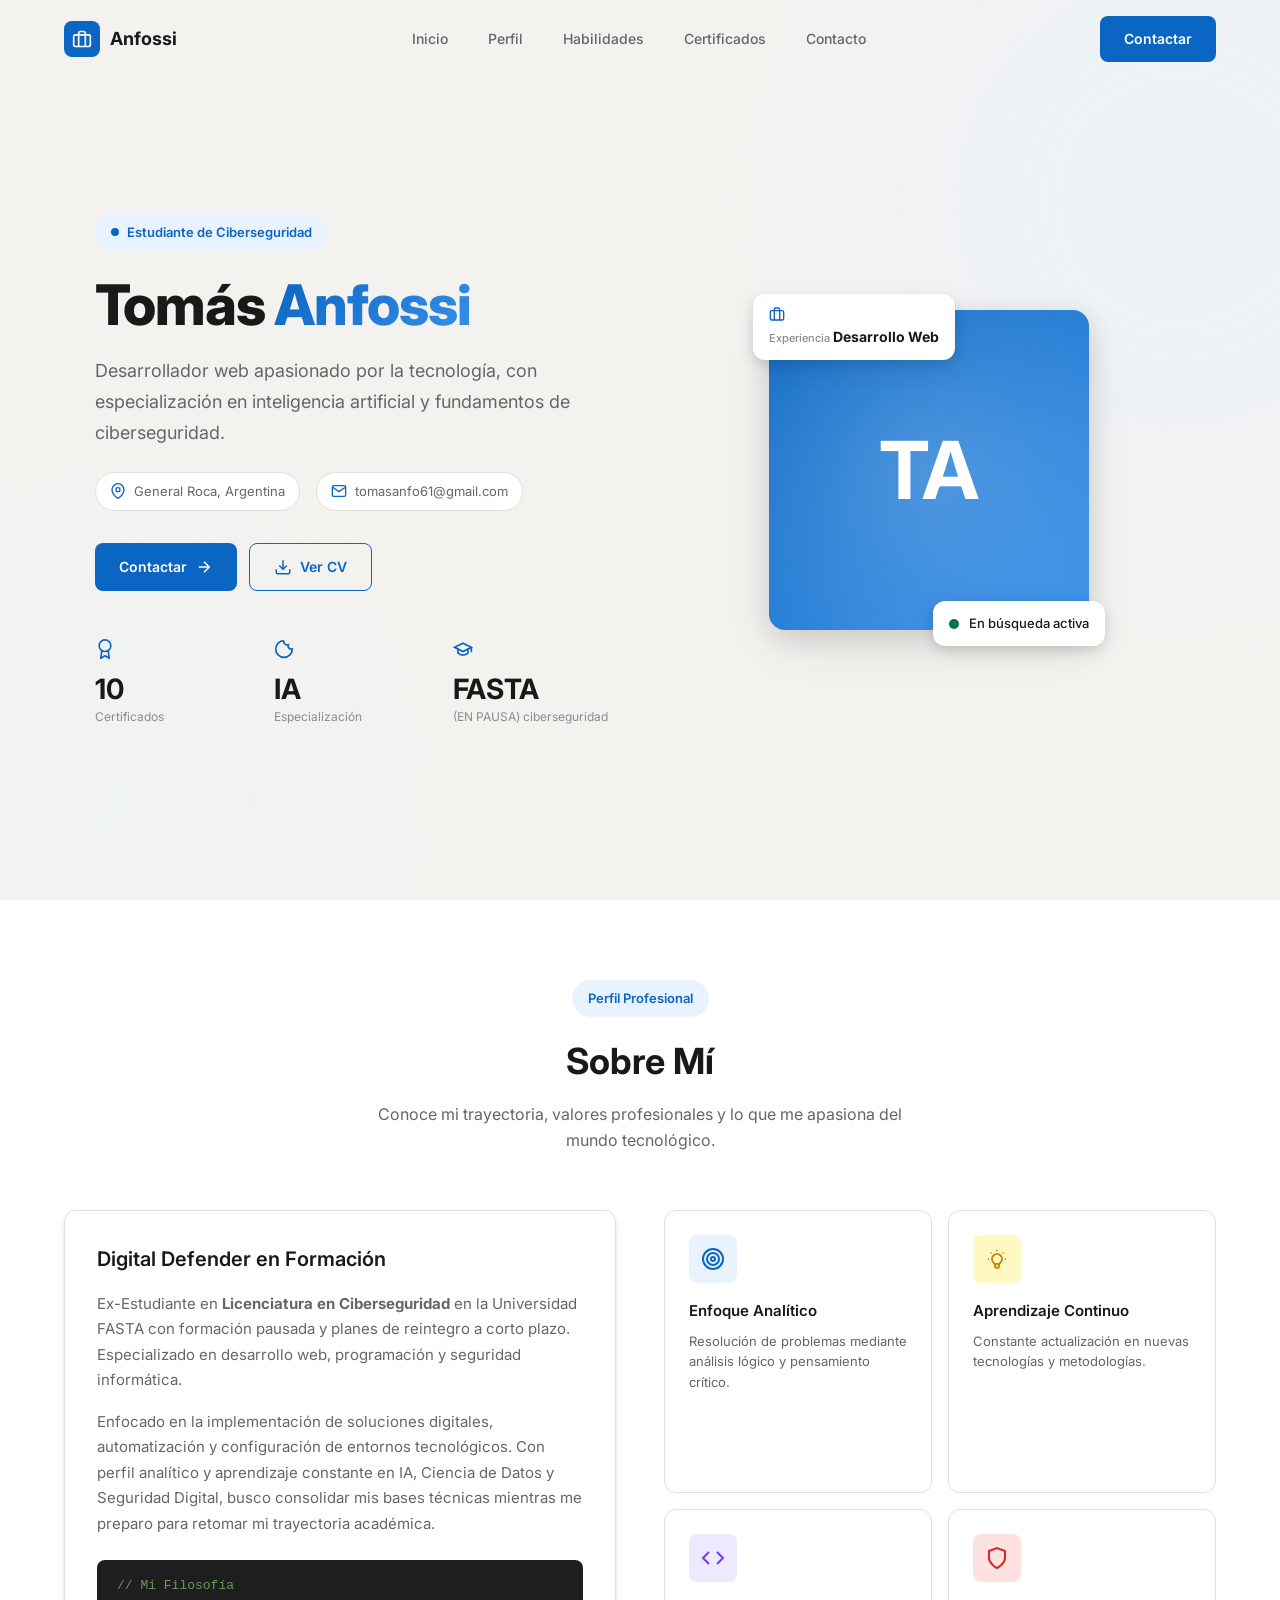
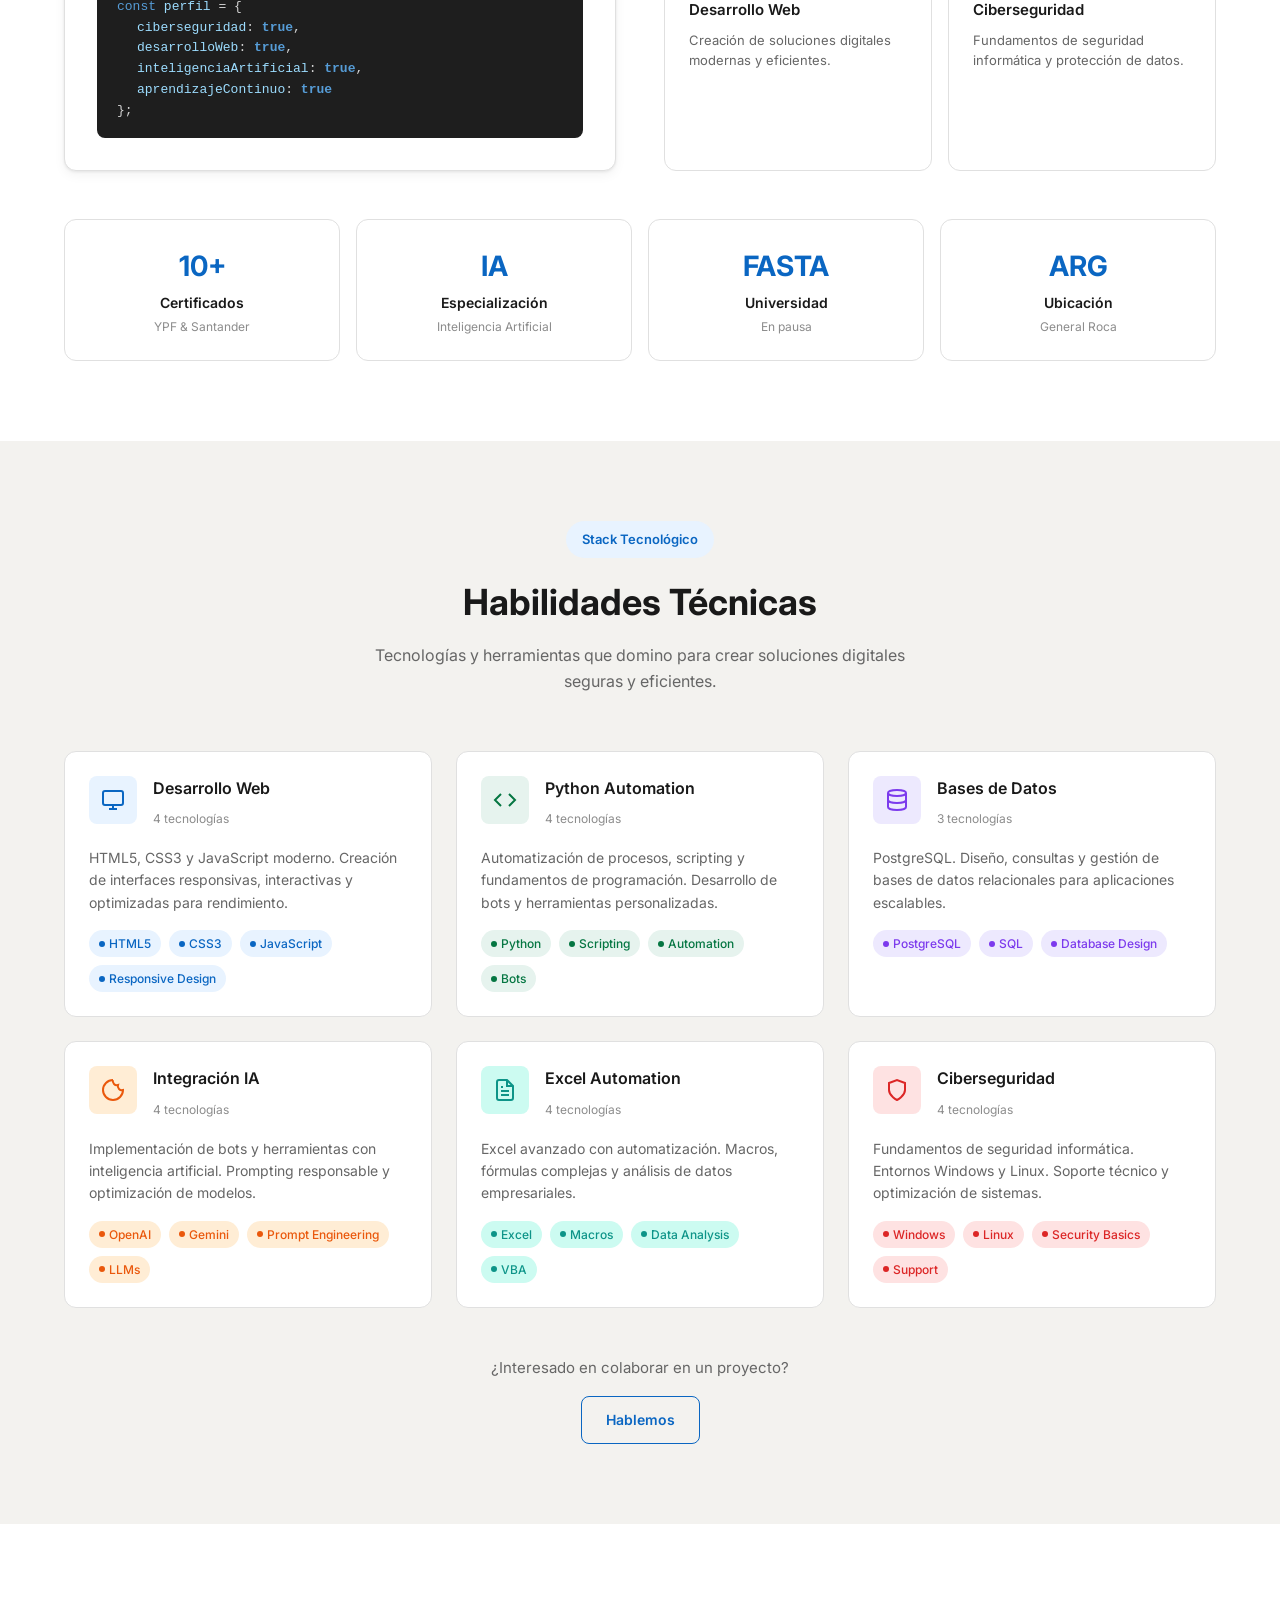
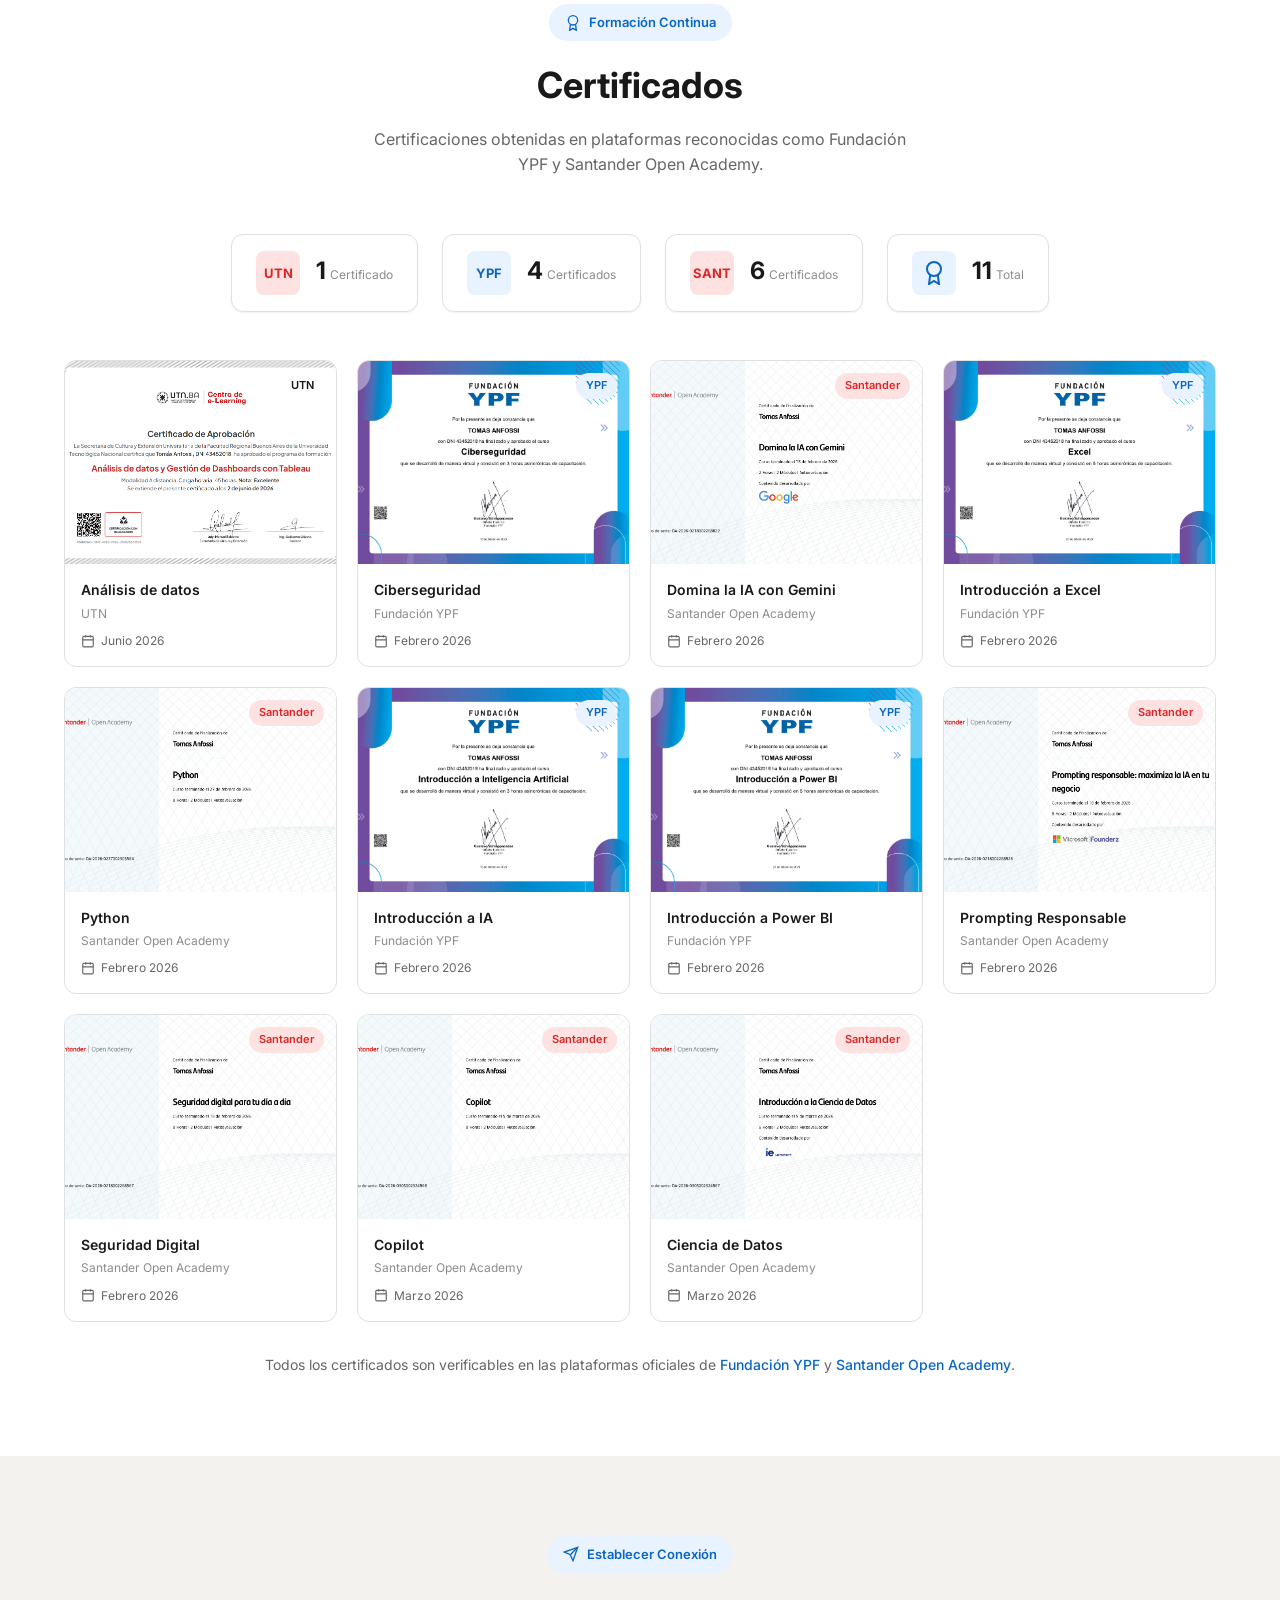
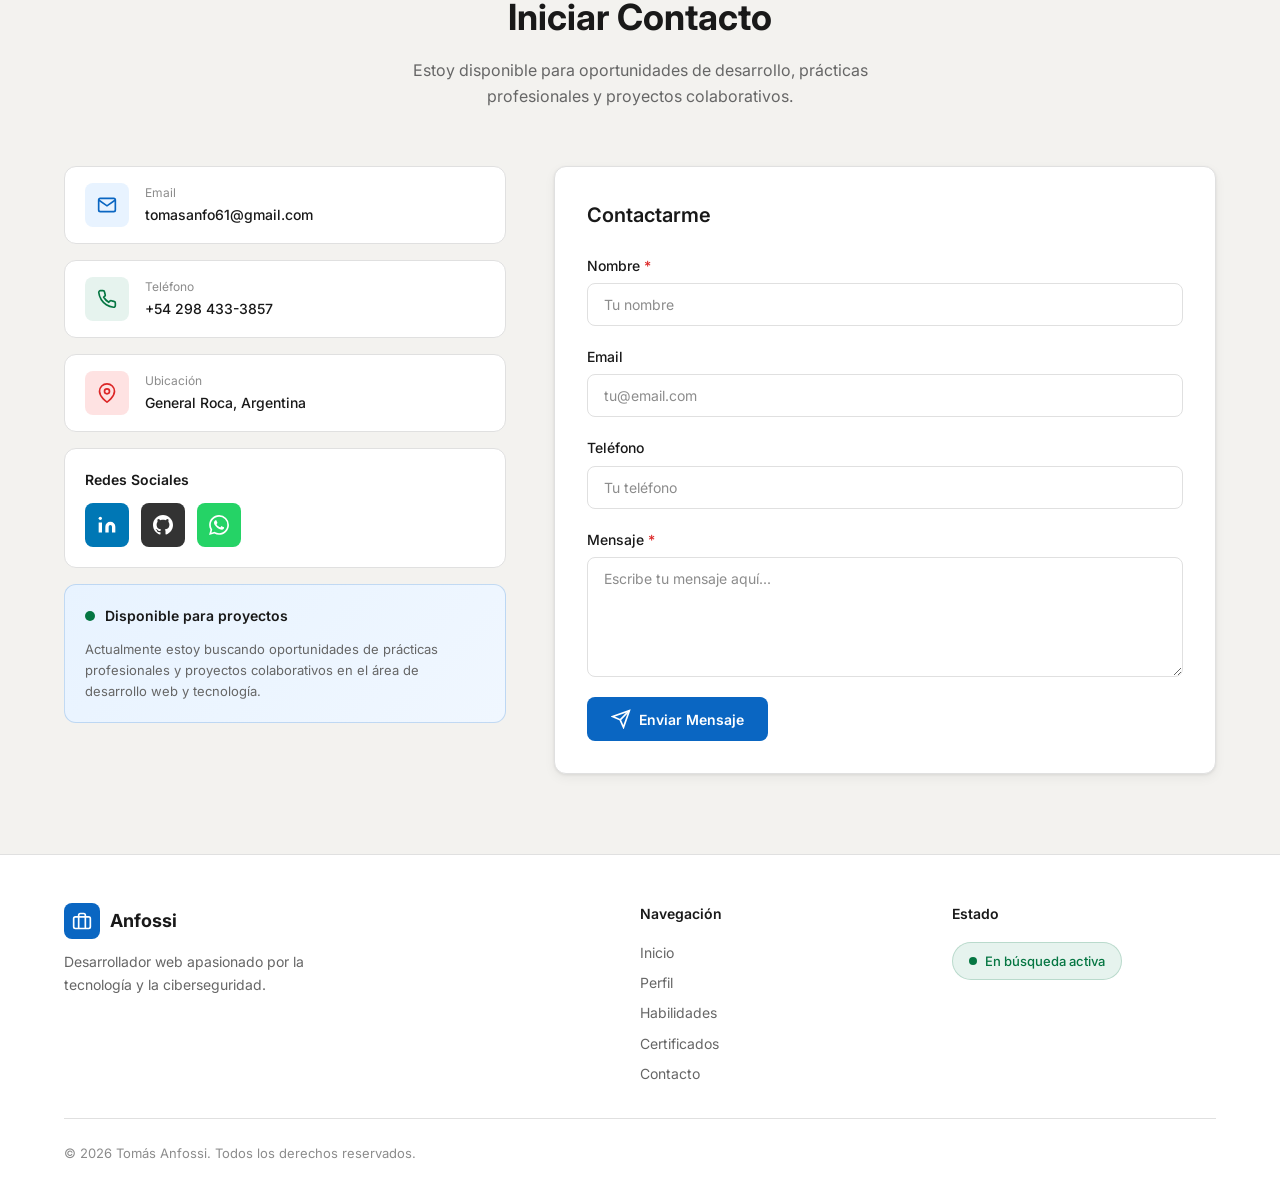
==== commit ee8124c9: "Actualizo CV" ====
--- a/index.html
+++ b/index.html
@@ -102,7 +102,7 @@
                                 <polyline points="12 5 19 12 12 19"/>
                             </svg>
                         </a>
-                        <a href="./Cv1.html" class="btn-secondary" download="Cv.html">
+                        <a href="./ANFOSSI_TOMAS_CV.pdf" class="btn-secondary" download="ANFOSSI_TOMAS_CV.pdf">
                             <svg width="18" height="18" viewBox="0 0 24 24" fill="none" stroke="currentColor" stroke-width="2">
                                 <path d="M21 15v4a2 2 0 0 1-2 2H5a2 2 0 0 1-2-2v-4"/>
                                 <polyline points="7 10 12 15 17 10"/>
@@ -159,7 +159,7 @@
                             </svg>
                             <div>
                                 <small>Experiencia</small>
-                                <strong>IT</strong>
+                                <strong>Desarrollo Web</strong>
                             </div>
                         </div>
                     </div>
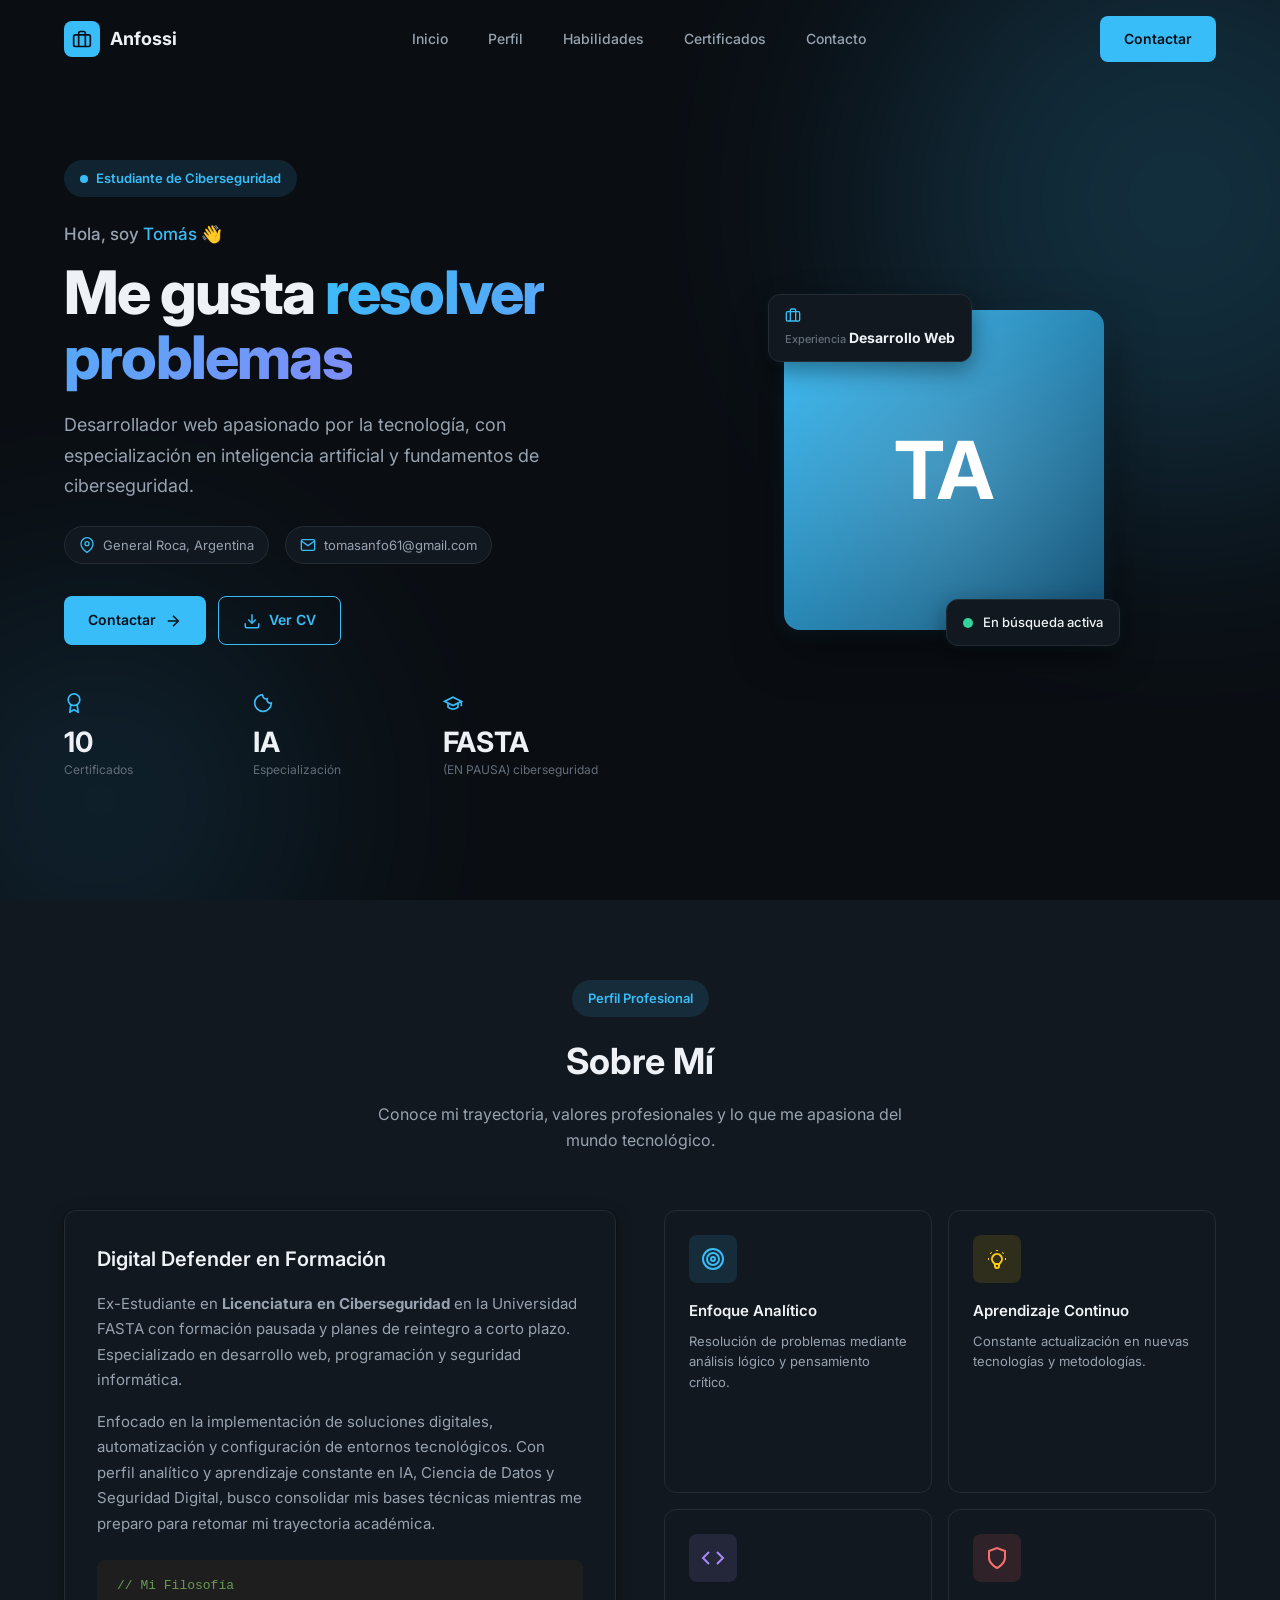
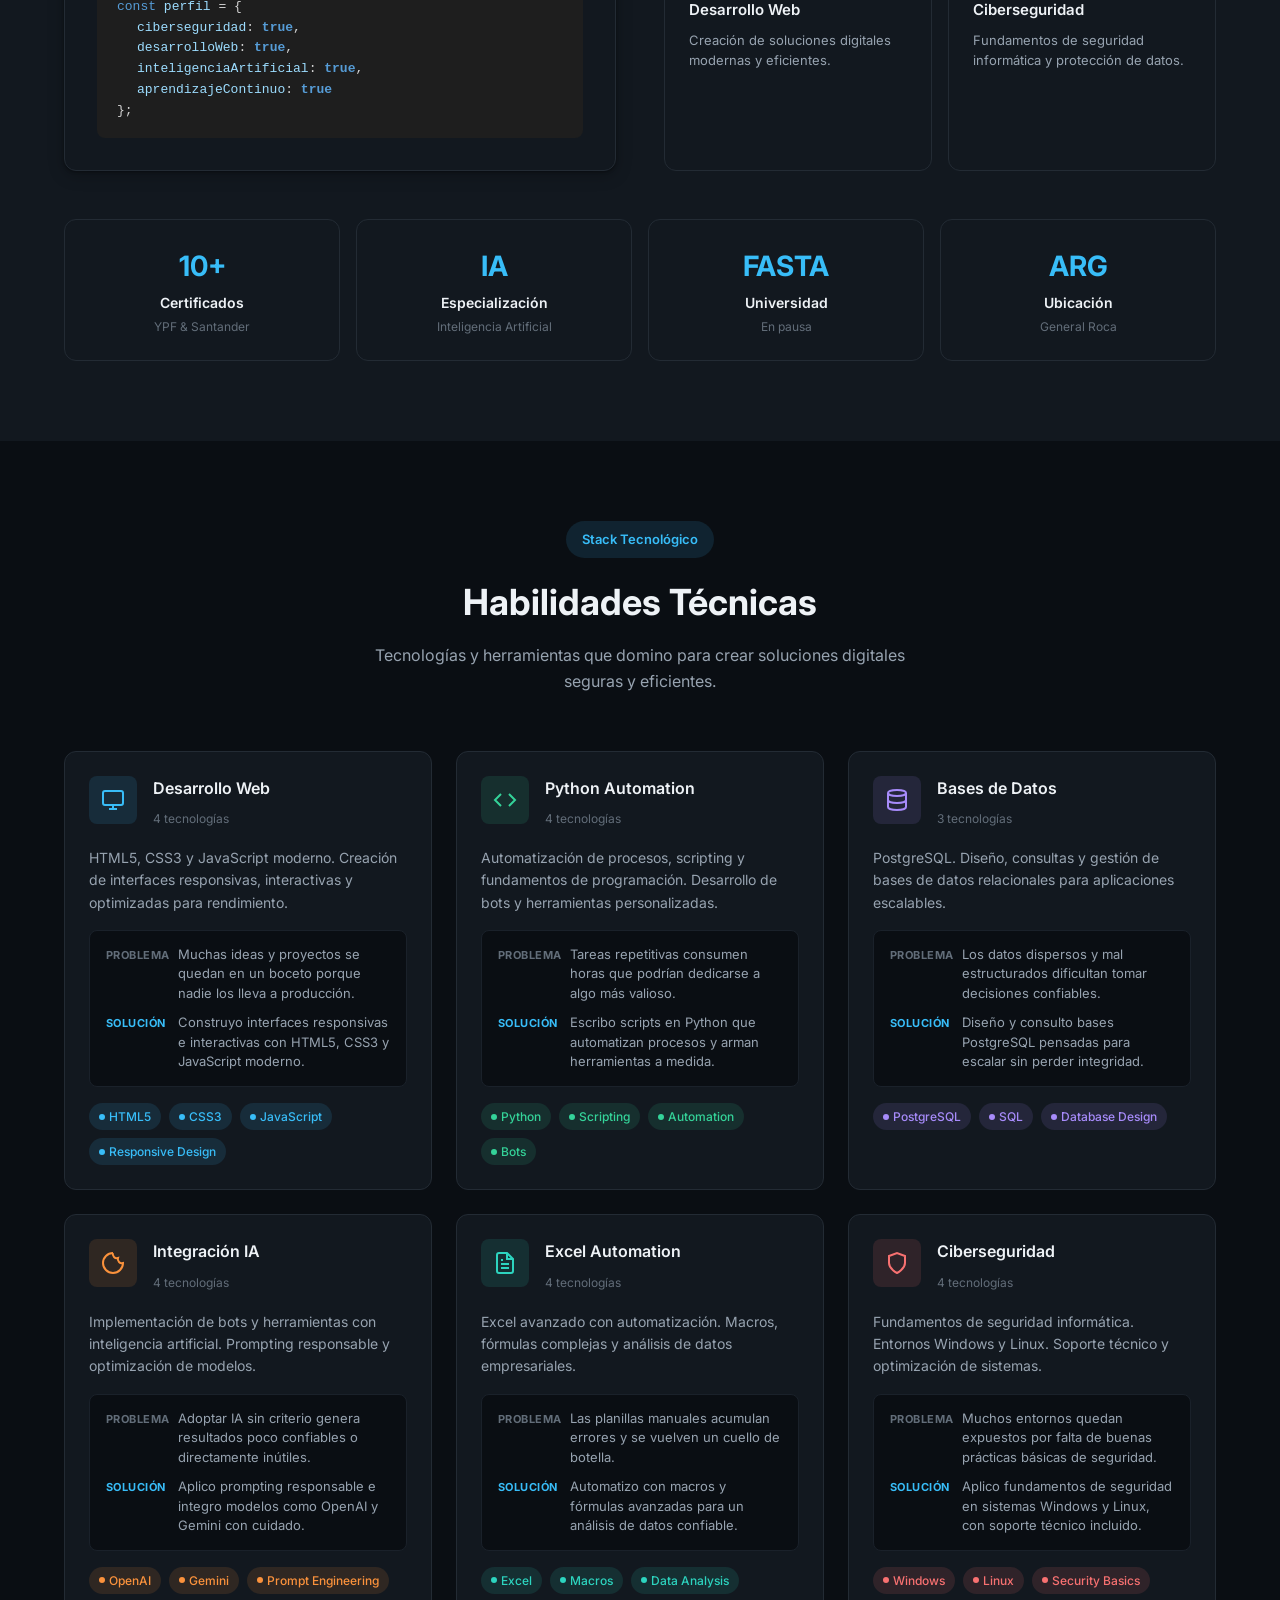
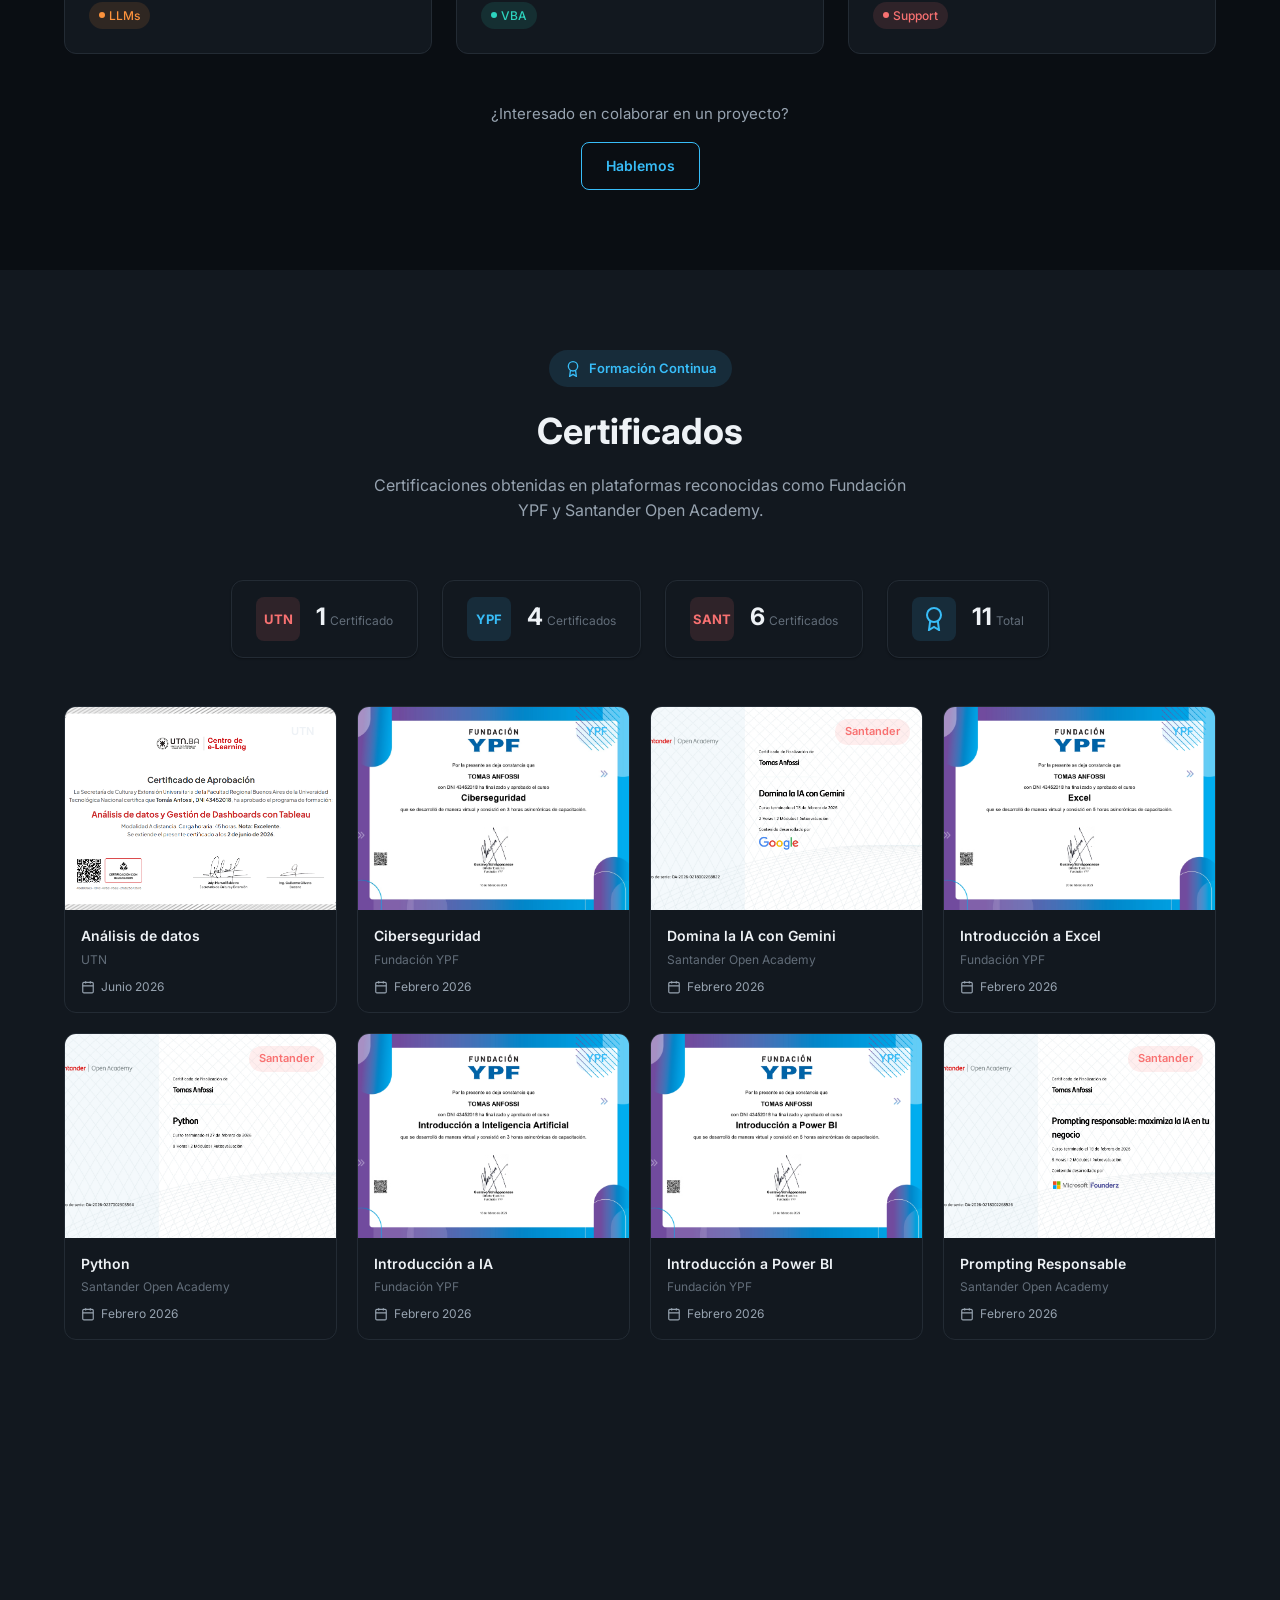
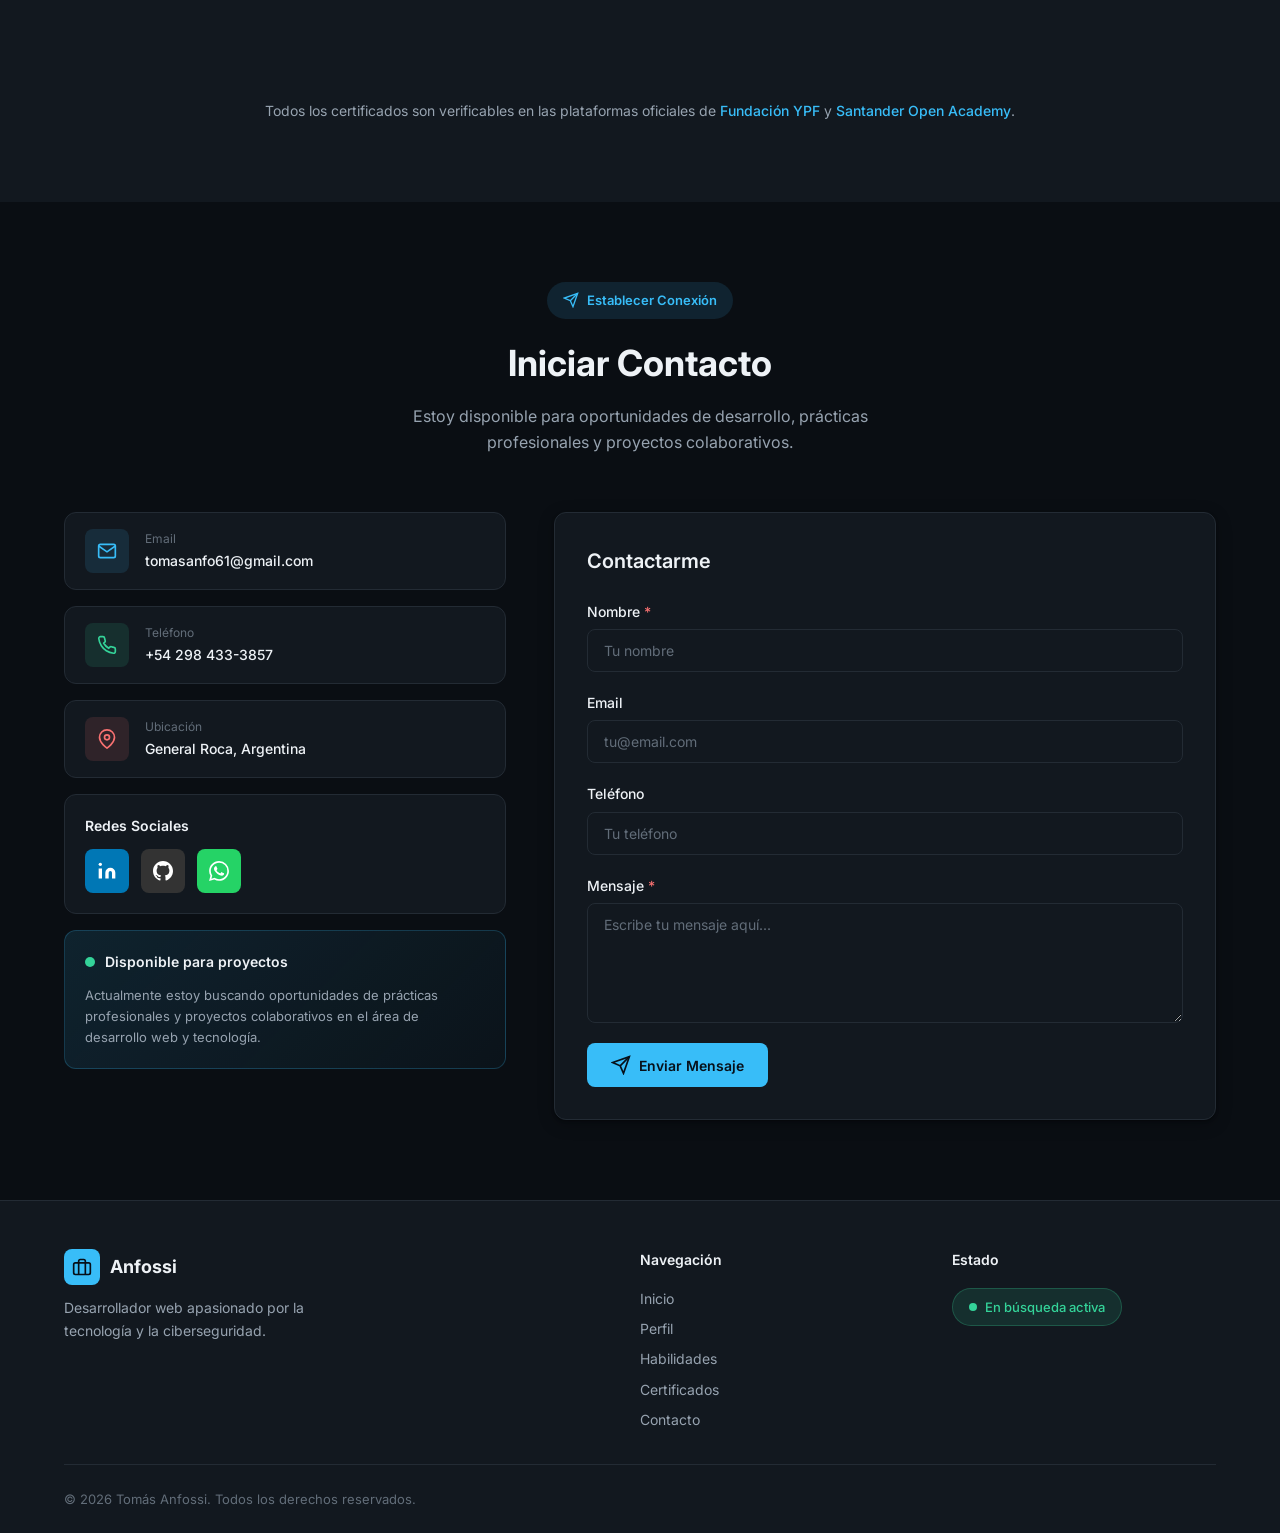
==== commit 9718b316: "Actualización del portfolio" ====
--- a/index.html
+++ b/index.html
@@ -68,8 +68,10 @@
                         Estudiante de Ciberseguridad
                     </div>
 
+                    <p class="hero-greeting">Hola, soy <span>Tomás</span> 👋</p>
+
                     <h1 class="hero-title">
-                        Tomás <span class="text-gradient">Anfossi</span>
+                        Me gusta <span class="text-gradient">resolver problemas</span>
                     </h1>
 
                     <p class="hero-subtitle">
@@ -307,6 +309,16 @@
                         </div>
                     </div>
                     <p class="skill-desc">HTML5, CSS3 y JavaScript moderno. Creación de interfaces responsivas, interactivas y optimizadas para rendimiento.</p>
+                    <div class="skill-ps">
+                        <div class="skill-ps-item problem">
+                            <span class="skill-ps-label">Problema</span>
+                            <p>Muchas ideas y proyectos se quedan en un boceto porque nadie los lleva a producción.</p>
+                        </div>
+                        <div class="skill-ps-item solution">
+                            <span class="skill-ps-label">Solución</span>
+                            <p>Construyo interfaces responsivas e interactivas con HTML5, CSS3 y JavaScript moderno.</p>
+                        </div>
+                    </div>
                     <div class="skill-tags">
                         <span class="tag blue">HTML5</span>
                         <span class="tag blue">CSS3</span>
@@ -329,6 +341,16 @@
                         </div>
                     </div>
                     <p class="skill-desc">Automatización de procesos, scripting y fundamentos de programación. Desarrollo de bots y herramientas personalizadas.</p>
+                    <div class="skill-ps">
+                        <div class="skill-ps-item problem">
+                            <span class="skill-ps-label">Problema</span>
+                            <p>Tareas repetitivas consumen horas que podrían dedicarse a algo más valioso.</p>
+                        </div>
+                        <div class="skill-ps-item solution">
+                            <span class="skill-ps-label">Solución</span>
+                            <p>Escribo scripts en Python que automatizan procesos y arman herramientas a medida.</p>
+                        </div>
+                    </div>
                     <div class="skill-tags">
                         <span class="tag green">Python</span>
                         <span class="tag green">Scripting</span>
@@ -352,6 +374,16 @@
                         </div>
                     </div>
                     <p class="skill-desc">PostgreSQL. Diseño, consultas y gestión de bases de datos relacionales para aplicaciones escalables.</p>
+                    <div class="skill-ps">
+                        <div class="skill-ps-item problem">
+                            <span class="skill-ps-label">Problema</span>
+                            <p>Los datos dispersos y mal estructurados dificultan tomar decisiones confiables.</p>
+                        </div>
+                        <div class="skill-ps-item solution">
+                            <span class="skill-ps-label">Solución</span>
+                            <p>Diseño y consulto bases PostgreSQL pensadas para escalar sin perder integridad.</p>
+                        </div>
+                    </div>
                     <div class="skill-tags">
                         <span class="tag purple">PostgreSQL</span>
                         <span class="tag purple">SQL</span>
@@ -372,6 +404,16 @@
                         </div>
                     </div>
                     <p class="skill-desc">Implementación de bots y herramientas con inteligencia artificial. Prompting responsable y optimización de modelos.</p>
+                    <div class="skill-ps">
+                        <div class="skill-ps-item problem">
+                            <span class="skill-ps-label">Problema</span>
+                            <p>Adoptar IA sin criterio genera resultados poco confiables o directamente inútiles.</p>
+                        </div>
+                        <div class="skill-ps-item solution">
+                            <span class="skill-ps-label">Solución</span>
+                            <p>Aplico prompting responsable e integro modelos como OpenAI y Gemini con cuidado.</p>
+                        </div>
+                    </div>
                     <div class="skill-tags">
                         <span class="tag orange">OpenAI</span>
                         <span class="tag orange">Gemini</span>
@@ -397,6 +439,16 @@
                         </div>
                     </div>
                     <p class="skill-desc">Excel avanzado con automatización. Macros, fórmulas complejas y análisis de datos empresariales.</p>
+                    <div class="skill-ps">
+                        <div class="skill-ps-item problem">
+                            <span class="skill-ps-label">Problema</span>
+                            <p>Las planillas manuales acumulan errores y se vuelven un cuello de botella.</p>
+                        </div>
+                        <div class="skill-ps-item solution">
+                            <span class="skill-ps-label">Solución</span>
+                            <p>Automatizo con macros y fórmulas avanzadas para un análisis de datos confiable.</p>
+                        </div>
+                    </div>
                     <div class="skill-tags">
                         <span class="tag teal">Excel</span>
                         <span class="tag teal">Macros</span>
@@ -418,6 +470,16 @@
                         </div>
                     </div>
                     <p class="skill-desc">Fundamentos de seguridad informática. Entornos Windows y Linux. Soporte técnico y optimización de sistemas.</p>
+                    <div class="skill-ps">
+                        <div class="skill-ps-item problem">
+                            <span class="skill-ps-label">Problema</span>
+                            <p>Muchos entornos quedan expuestos por falta de buenas prácticas básicas de seguridad.</p>
+                        </div>
+                        <div class="skill-ps-item solution">
+                            <span class="skill-ps-label">Solución</span>
+                            <p>Aplico fundamentos de seguridad en sistemas Windows y Linux, con soporte técnico incluido.</p>
+                        </div>
+                    </div>
                     <div class="skill-tags">
                         <span class="tag red">Windows</span>
                         <span class="tag red">Linux</span>
--- a/styles.css
+++ b/styles.css
@@ -2,61 +2,62 @@
    CSS VARIABLES & RESET
 ======================================== */
 :root {
-    /* Colors - Professional LinkedIn Style */
-    --primary: #0a66c2;
-    --primary-dark: #004182;
-    --primary-light: #e8f3ff;
-    --primary-hover: #004182;
-    
-    --background: #f3f2ef;
-    --surface: #ffffff;
-    --surface-hover: #f9fafb;
-    
-    --text-primary: #191919;
-    --text-secondary: #666666;
-    --text-tertiary: #8c8c8c;
-    
-    --border: #e0e0e0;
-    --border-light: #f0f0f0;
-    
-    --success: #057642;
-    --success-light: #e6f3ee;
-    --warning: #b24020;
-    --warning-light: #fce9e5;
-    
+    /* Colors - Dark editorial with celeste accent */
+    --primary: #38bdf8;
+    --primary-dark: #0ea5e9;
+    --primary-light: rgba(56, 189, 248, 0.12);
+    --primary-hover: #7dd3fc;
+    --on-primary: #071019;
+
+    --background: #0a0e13;
+    --surface: #12181f;
+    --surface-hover: #1a212a;
+
+    --text-primary: #eef2f6;
+    --text-secondary: #97a3b0;
+    --text-tertiary: #626d79;
+
+    --border: #232b34;
+    --border-light: #1a212a;
+
+    --success: #34d399;
+    --success-light: rgba(52, 211, 153, 0.12);
+    --warning: #f87171;
+    --warning-light: rgba(248, 113, 113, 0.12);
+
     /* Skill Colors */
-    --blue: #0a66c2;
-    --blue-light: #e8f3ff;
-    --green: #057642;
-    --green-light: #e6f3ee;
-    --purple: #7c3aed;
-    --purple-light: #ede9fe;
-    --orange: #ea580c;
-    --orange-light: #ffedd5;
-    --teal: #0d9488;
-    --teal-light: #ccfbf1;
-    --red: #dc2626;
-    --red-light: #fee2e2;
-    --yellow: #ca8a04;
-    --yellow-light: #fef9c3;
-    
+    --blue: #38bdf8;
+    --blue-light: rgba(56, 189, 248, 0.12);
+    --green: #34d399;
+    --green-light: rgba(52, 211, 153, 0.12);
+    --purple: #a78bfa;
+    --purple-light: rgba(167, 139, 250, 0.12);
+    --orange: #fb923c;
+    --orange-light: rgba(251, 146, 60, 0.12);
+    --teal: #2dd4bf;
+    --teal-light: rgba(45, 212, 191, 0.12);
+    --red: #f87171;
+    --red-light: rgba(248, 113, 113, 0.12);
+    --yellow: #facc15;
+    --yellow-light: rgba(250, 204, 21, 0.12);
+
     /* Shadows */
-    --shadow-sm: 0 1px 2px rgba(0, 0, 0, 0.05);
-    --shadow: 0 1px 3px rgba(0, 0, 0, 0.08), 0 4px 12px rgba(0, 0, 0, 0.05);
-    --shadow-lg: 0 4px 12px rgba(0, 0, 0, 0.1), 0 8px 24px rgba(0, 0, 0, 0.08);
-    --shadow-xl: 0 8px 30px rgba(0, 0, 0, 0.12), 0 16px 48px rgba(0, 0, 0, 0.08);
-    
+    --shadow-sm: 0 1px 2px rgba(0, 0, 0, 0.3);
+    --shadow: 0 1px 3px rgba(0, 0, 0, 0.35), 0 4px 16px rgba(0, 0, 0, 0.25);
+    --shadow-lg: 0 8px 24px rgba(0, 0, 0, 0.4), 0 2px 10px rgba(56, 189, 248, 0.08);
+    --shadow-xl: 0 16px 48px rgba(0, 0, 0, 0.5), 0 4px 20px rgba(56, 189, 248, 0.12);
+
     /* Radius */
     --radius-sm: 4px;
     --radius: 8px;
     --radius-lg: 12px;
     --radius-xl: 16px;
-    
+
     /* Transitions */
     --transition-fast: 0.15s ease;
     --transition: 0.3s ease;
     --transition-slow: 0.5s ease;
-    
+
     /* Spacing */
     --section-padding: 80px 0;
     --container-max: 1200px;
@@ -109,7 +110,7 @@
 }
 
 .text-gradient {
-    background: linear-gradient(135deg, var(--primary) 0%, #378fe9 100%);
+    background: linear-gradient(135deg, var(--primary) 0%, #818cf8 100%);
     -webkit-background-clip: text;
     -webkit-text-fill-color: transparent;
     background-clip: text;
@@ -129,7 +130,7 @@
     gap: 8px;
     padding: 12px 24px;
     background: var(--primary);
-    color: white;
+    color: var(--on-primary);
     font-size: 14px;
     font-weight: 600;
     border-radius: var(--radius);
@@ -188,10 +189,11 @@
 }
 
 #navbar.scrolled {
-    background: rgba(255, 255, 255, 0.95);
+    background: rgba(10, 14, 19, 0.85);
     backdrop-filter: blur(10px);
     box-shadow: var(--shadow);
     padding: 12px 0;
+    border-bottom: 1px solid var(--border-light);
 }
 
 .nav-container {
@@ -217,7 +219,7 @@
     display: flex;
     align-items: center;
     justify-content: center;
-    color: white;
+    color: var(--on-primary);
     transition: transform var(--transition);
 }
 
@@ -287,7 +289,8 @@
     top: 100%;
     left: 0;
     right: 0;
-    background: white;
+    background: var(--surface);
+    border-bottom: 1px solid var(--border);
     padding: 16px 24px;
     box-shadow: var(--shadow-lg);
     flex-direction: column;
@@ -338,14 +341,14 @@
 .hero-blob {
     position: absolute;
     border-radius: 50%;
-    filter: blur(80px);
-    opacity: 0.4;
+    filter: blur(120px);
+    opacity: 0.18;
 }
 
 .blob-1 {
     width: 600px;
     height: 600px;
-    background: var(--primary-light);
+    background: var(--primary);
     top: -100px;
     right: -200px;
 }
@@ -353,10 +356,10 @@
 .blob-2 {
     width: 400px;
     height: 400px;
-    background: var(--blue-light);
+    background: var(--primary);
     bottom: -100px;
     left: -100px;
-    opacity: 0.3;
+    opacity: 0.12;
 }
 
 .hero-grid {
@@ -396,12 +399,23 @@
     50% { opacity: 0.5; }
 }
 
+.hero-greeting {
+    font-size: 17px;
+    font-weight: 500;
+    color: var(--text-secondary);
+    margin-bottom: 12px;
+}
+
+.hero-greeting span {
+    color: var(--primary);
+}
+
 .hero-title {
-    font-size: 56px;
+    font-size: 60px;
     font-weight: 800;
-    line-height: 1.1;
+    line-height: 1.08;
     margin-bottom: 20px;
-    letter-spacing: -0.02em;
+    letter-spacing: -0.03em;
 }
 
 .hero-subtitle {
@@ -485,7 +499,7 @@
 .profile-avatar {
     width: 100%;
     height: 100%;
-    background: linear-gradient(135deg, var(--primary) 0%, #378fe9 100%);
+    background: linear-gradient(135deg, var(--primary) 0%, #0c4a6e 100%);
     border-radius: var(--radius-xl);
     display: flex;
     align-items: center;
@@ -505,12 +519,13 @@
     left: -50%;
     width: 200%;
     height: 200%;
-    background: radial-gradient(circle, rgba(255,255,255,0.2) 0%, transparent 60%);
+    background: radial-gradient(circle, rgba(255,255,255,0.15) 0%, transparent 60%);
 }
 
 .profile-badge {
     position: absolute;
-    background: white;
+    background: var(--surface);
+    border: 1px solid var(--border);
     padding: 12px 16px;
     border-radius: var(--radius-lg);
     box-shadow: var(--shadow-lg);
@@ -877,6 +892,46 @@
     margin-bottom: 16px;
 }
 
+.skill-ps {
+    display: flex;
+    flex-direction: column;
+    gap: 10px;
+    margin-bottom: 16px;
+    padding: 14px 16px;
+    background: var(--background);
+    border: 1px solid var(--border-light);
+    border-radius: var(--radius);
+}
+
+.skill-ps-item {
+    display: flex;
+    gap: 10px;
+    align-items: baseline;
+}
+
+.skill-ps-label {
+    flex-shrink: 0;
+    font-size: 11px;
+    font-weight: 700;
+    text-transform: uppercase;
+    letter-spacing: 0.04em;
+    width: 62px;
+}
+
+.skill-ps-item.problem .skill-ps-label {
+    color: var(--text-tertiary);
+}
+
+.skill-ps-item.solution .skill-ps-label {
+    color: var(--primary);
+}
+
+.skill-ps-item p {
+    font-size: 13px;
+    color: var(--text-secondary);
+    line-height: 1.5;
+}
+
 .skill-tags {
     display: flex;
     flex-wrap: wrap;
@@ -1095,7 +1150,7 @@
 .cert-overlay {
     position: absolute;
     inset: 0;
-    background: rgba(10, 102, 194, 0);
+    background: rgba(10, 14, 19, 0);
     display: flex;
     align-items: center;
     justify-content: center;
@@ -1104,14 +1159,14 @@
 }
 
 .cert-card:hover .cert-overlay {
-    background: rgba(10, 102, 194, 0.1);
+    background: rgba(10, 14, 19, 0.55);
     opacity: 1;
 }
 
 .cert-view-btn {
     width: 48px;
     height: 48px;
-    background: white;
+    background: var(--surface);
     border-radius: 50%;
     display: flex;
     align-items: center;
@@ -1315,8 +1370,8 @@
 }
 
 .availability-card {
-    background: linear-gradient(135deg, var(--primary-light) 0%, #f0f7ff 100%);
-    border: 1px solid rgba(10, 102, 194, 0.2);
+    background: linear-gradient(135deg, var(--primary-light) 0%, rgba(56, 189, 248, 0.03) 100%);
+    border: 1px solid rgba(56, 189, 248, 0.22);
     border-radius: var(--radius-lg);
     padding: 20px;
 }
@@ -1506,7 +1561,7 @@
     gap: 8px;
     padding: 8px 16px;
     background: var(--green-light);
-    border: 1px solid rgba(5, 118, 66, 0.2);
+    border: 1px solid rgba(52, 211, 153, 0.25);
     border-radius: 100px;
     font-size: 13px;
     font-weight: 500;
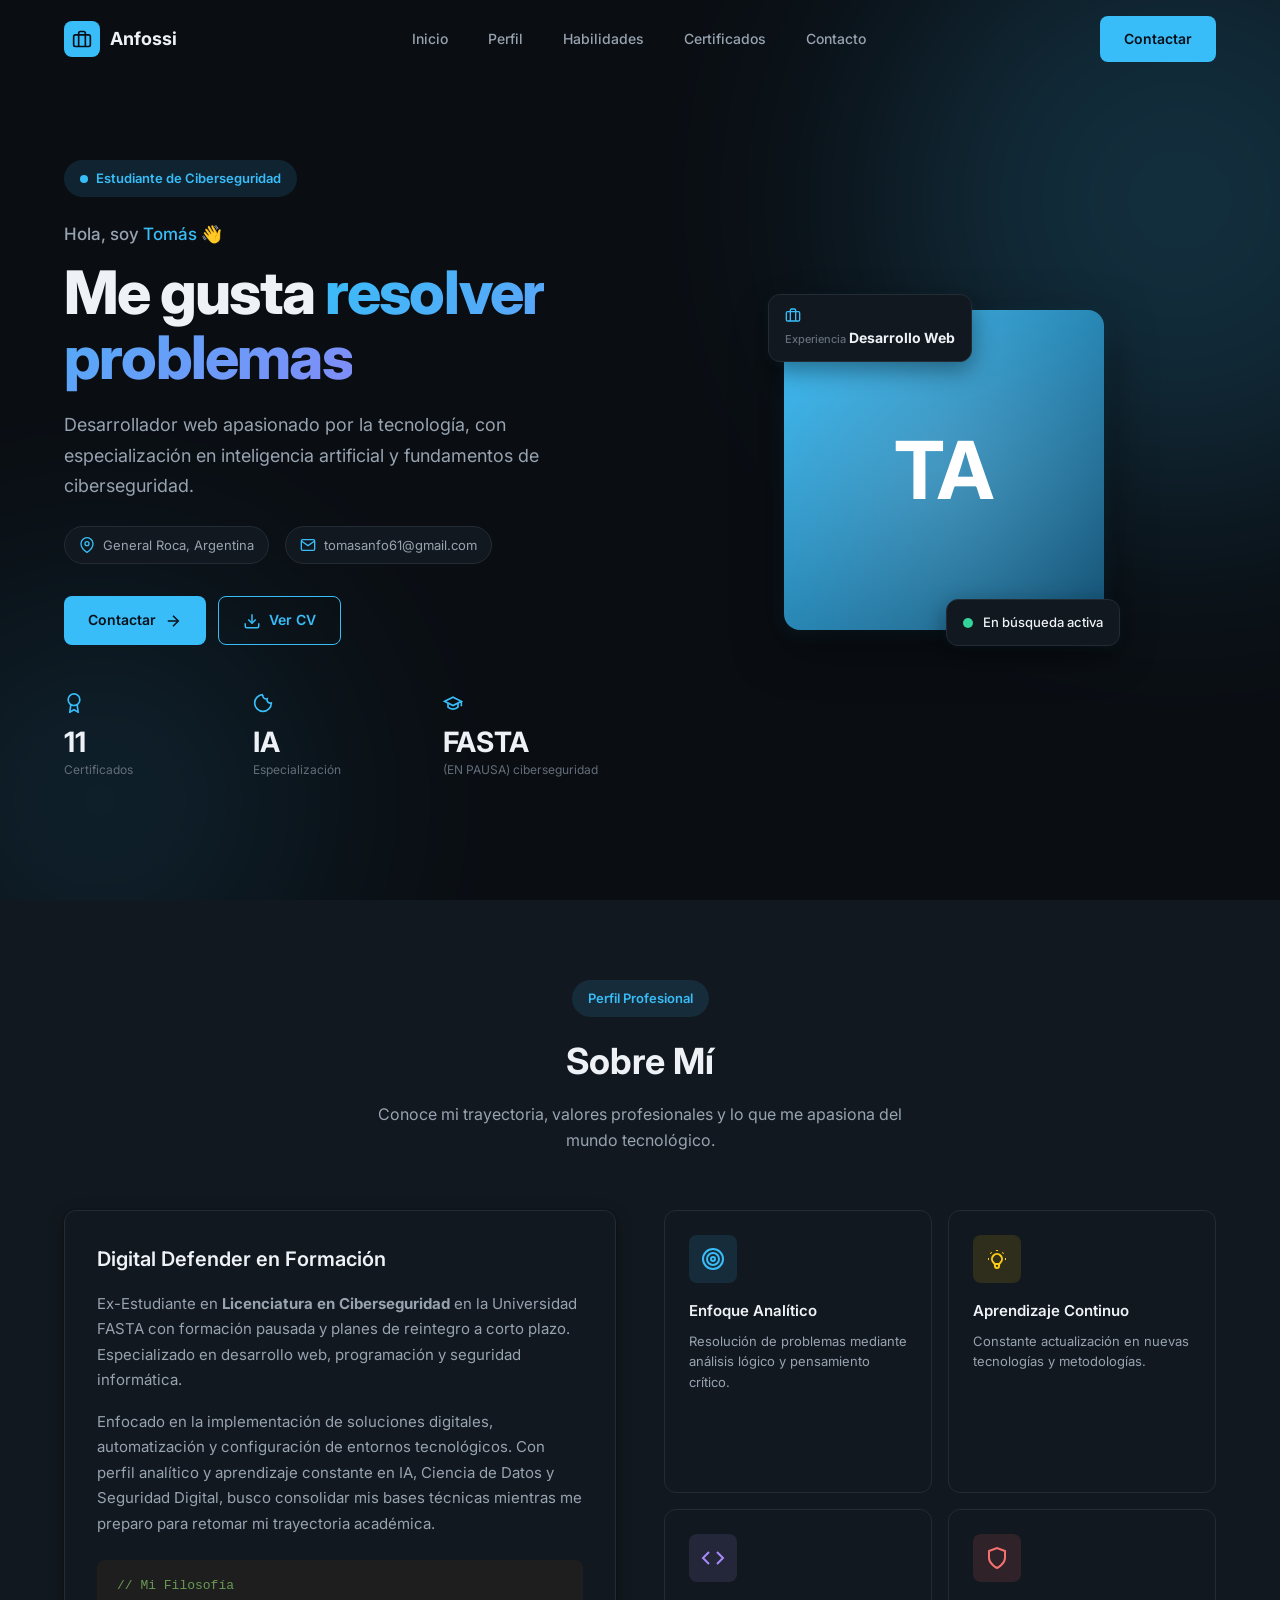
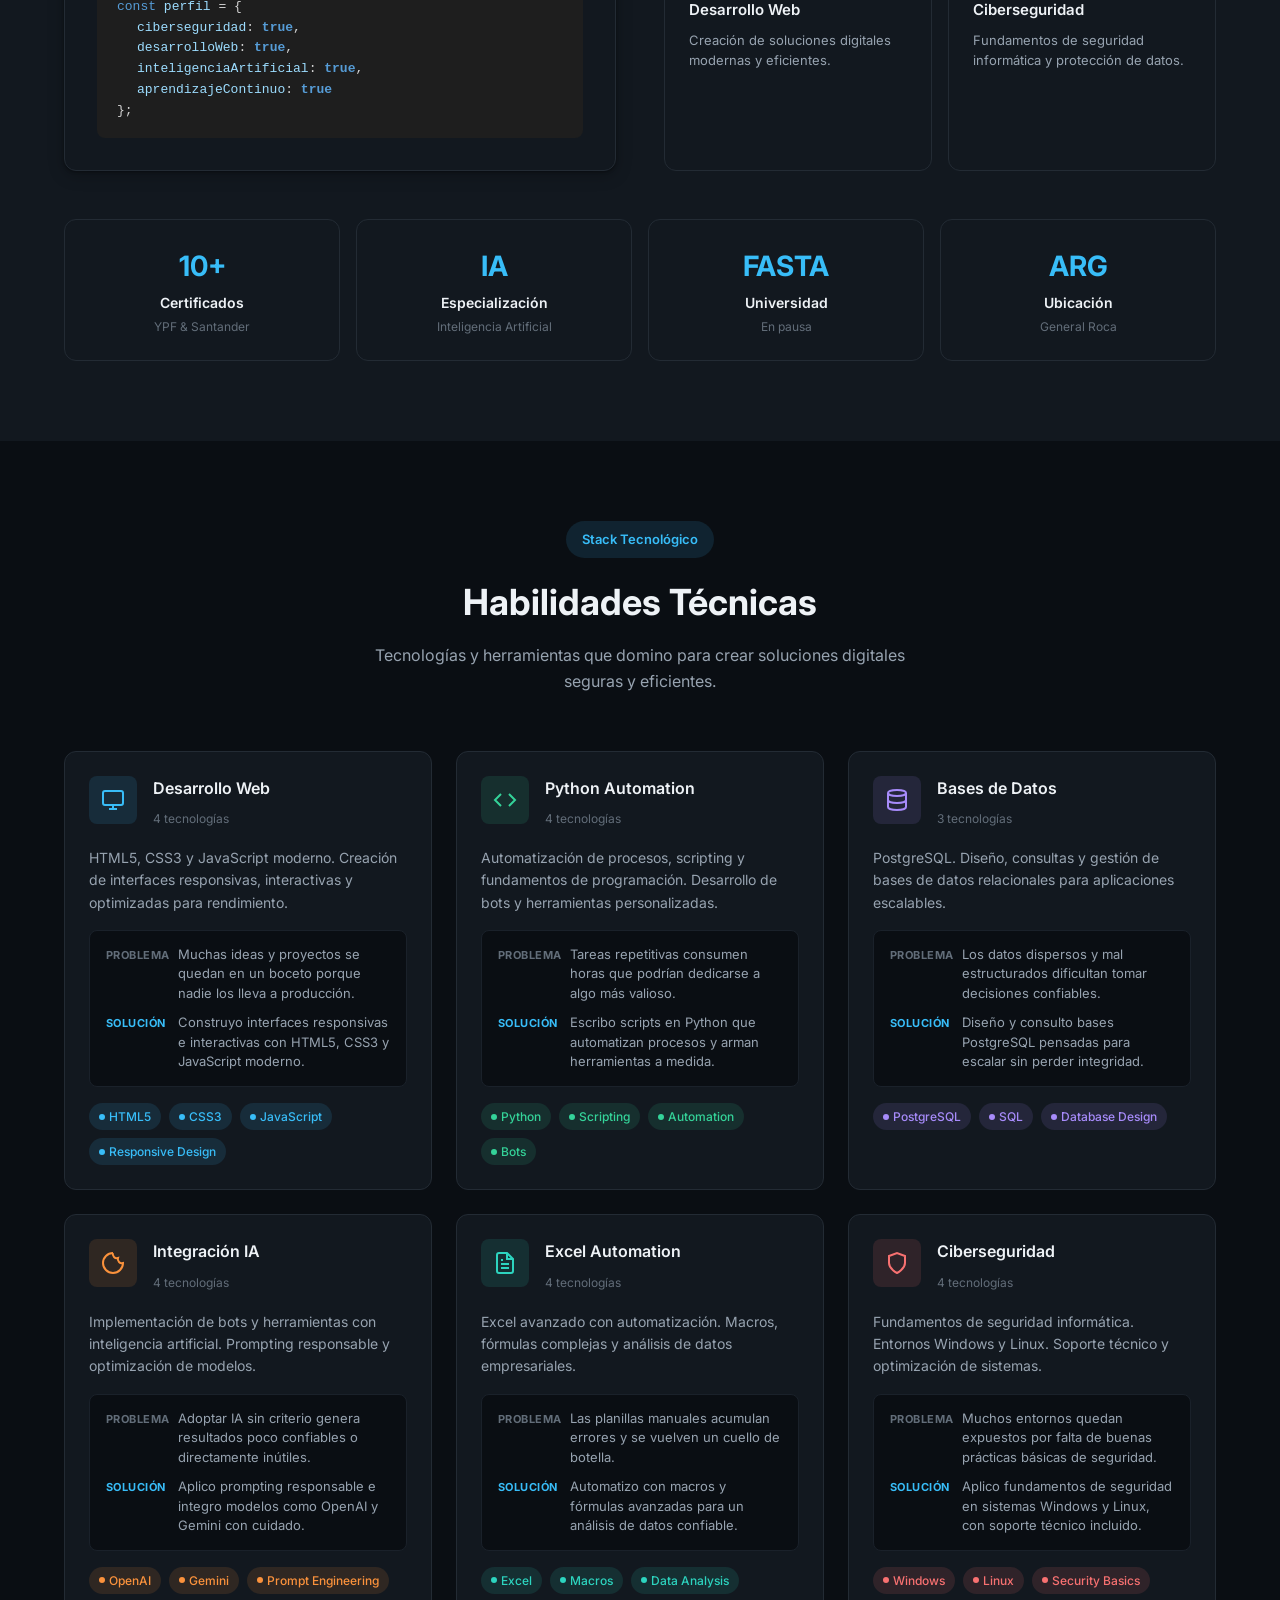
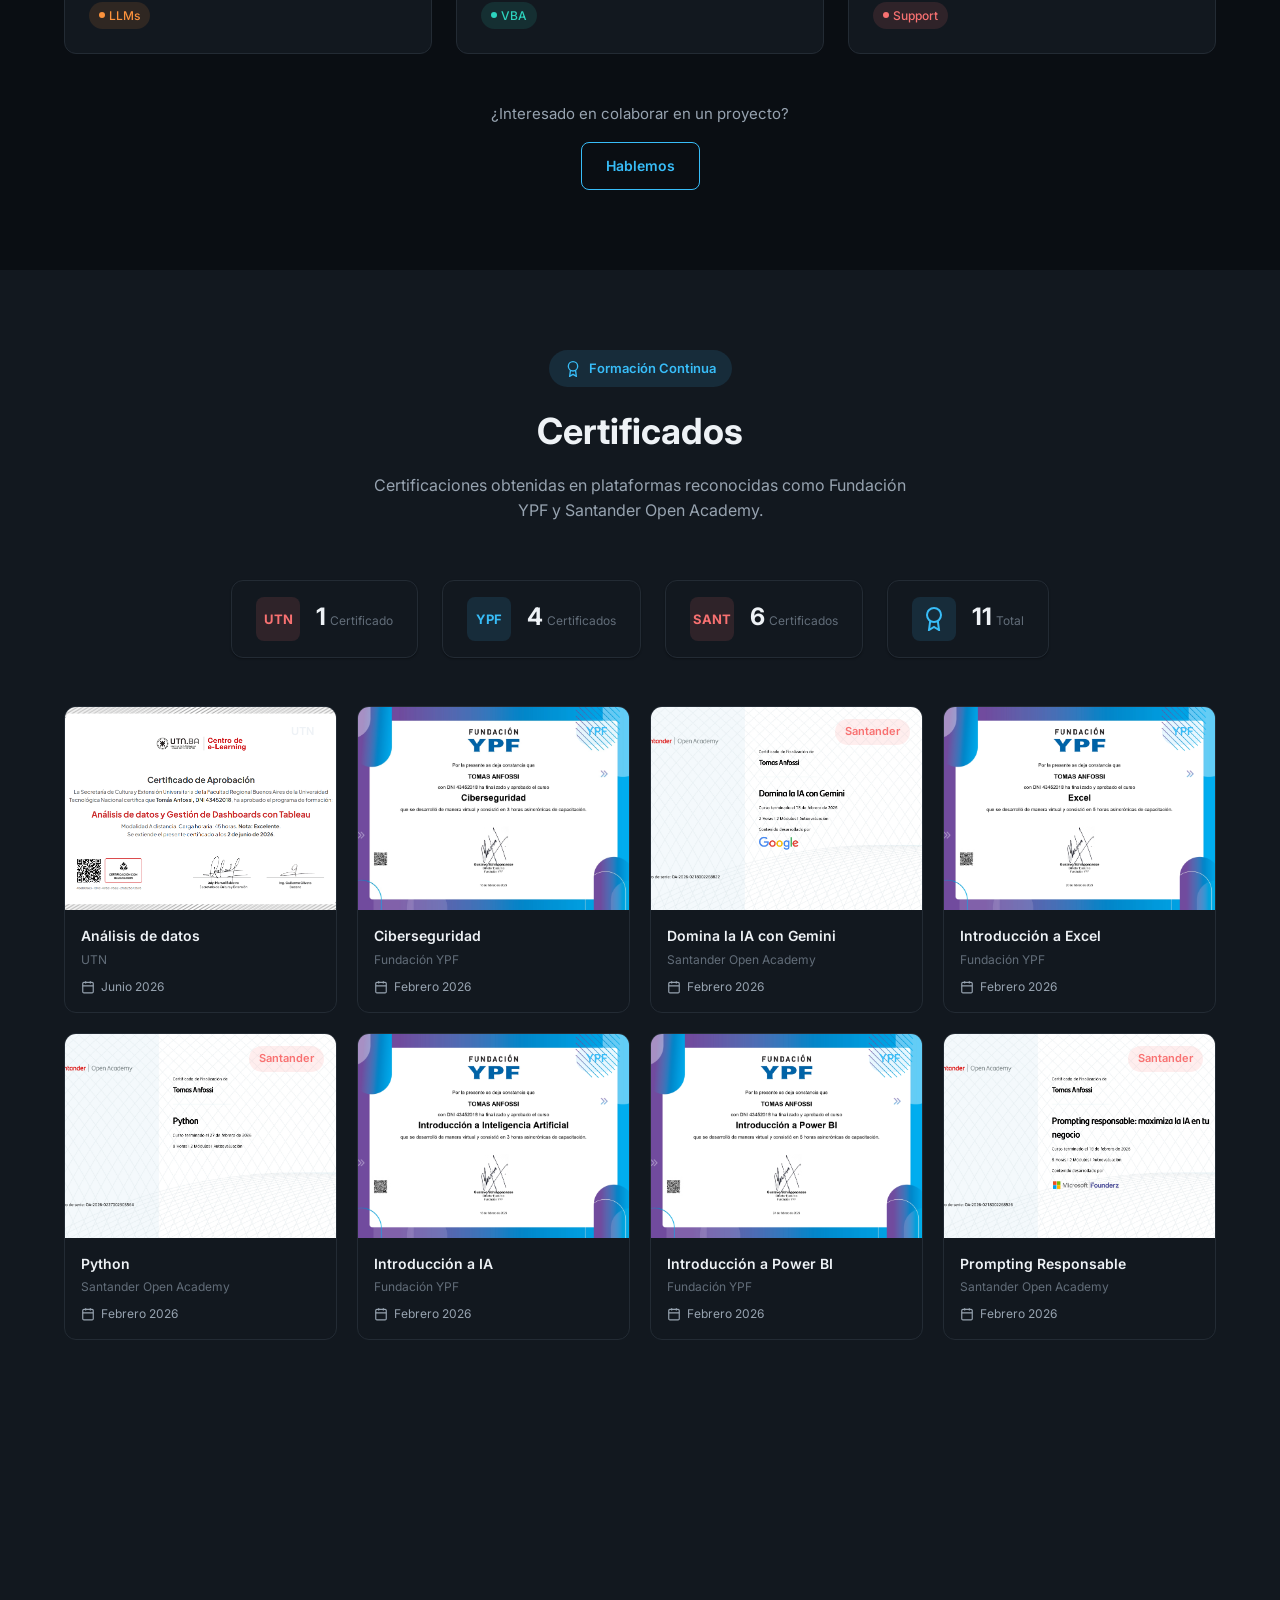
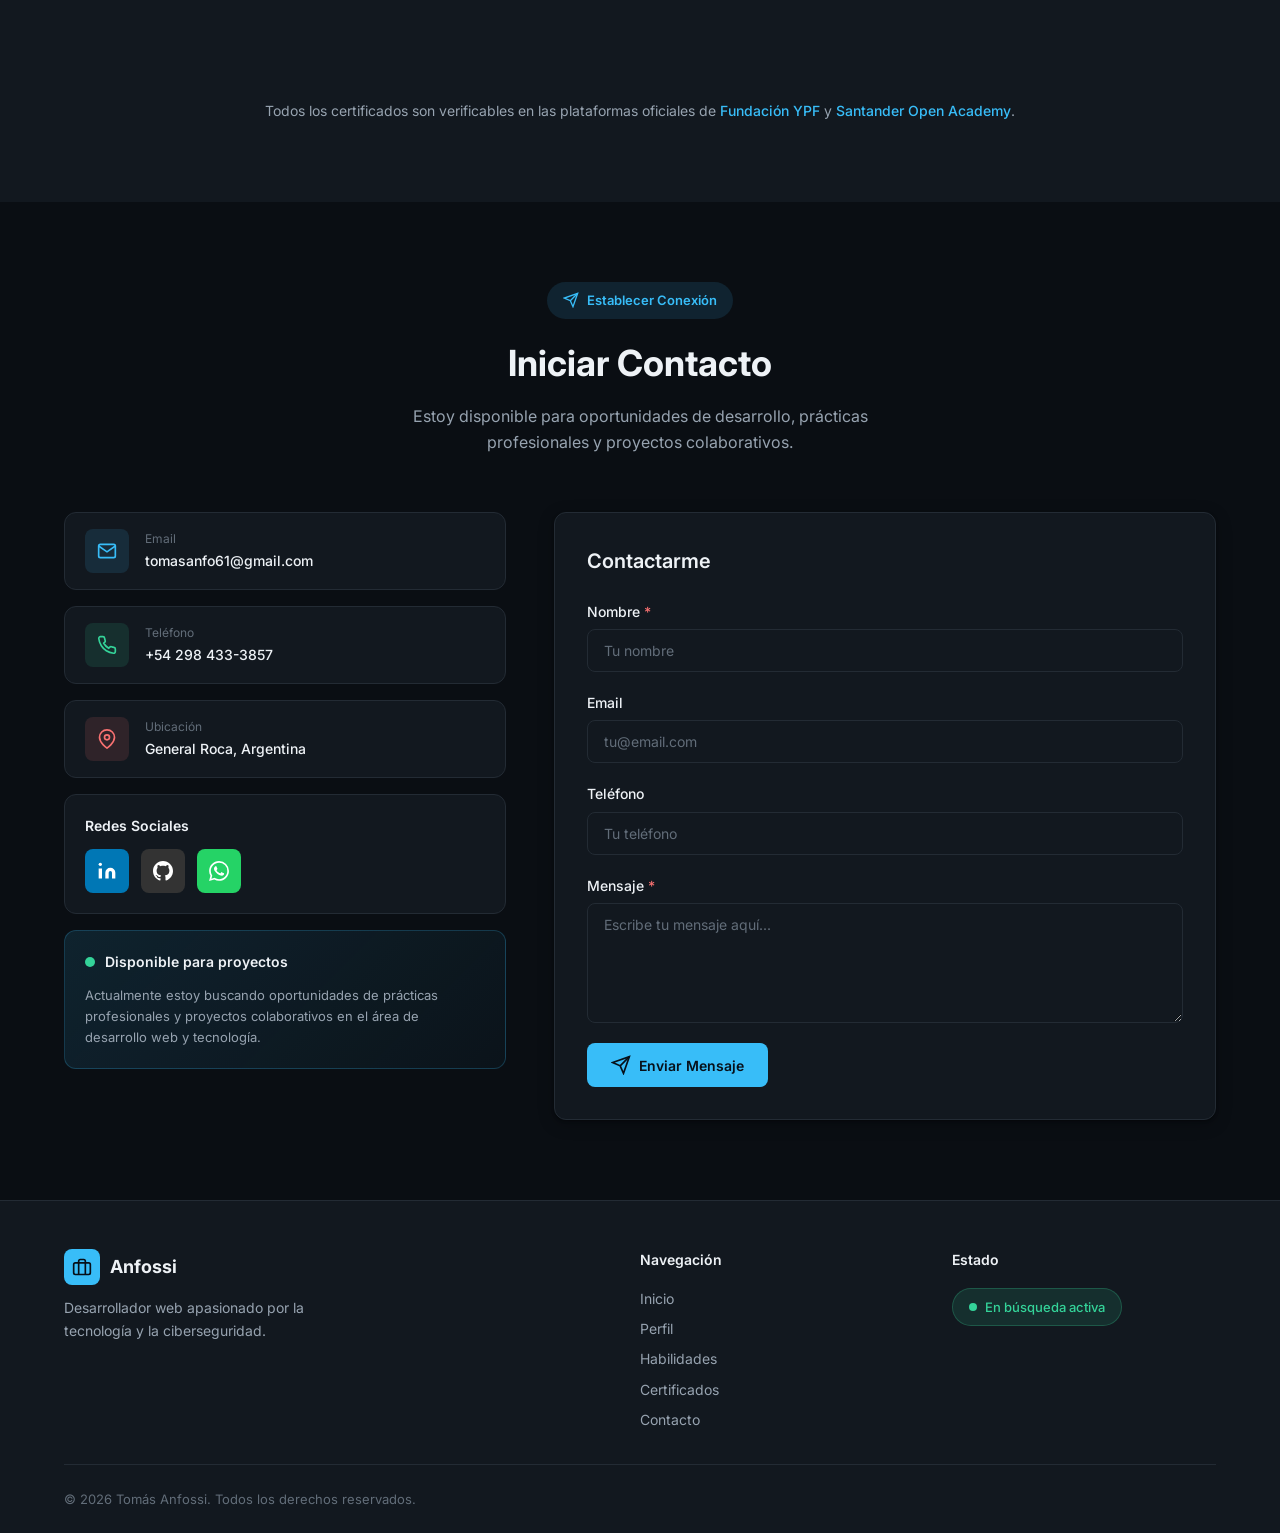
==== commit d412625d: "Actualización del portfolio" ====
--- a/index.html
+++ b/index.html
@@ -122,7 +122,7 @@
                                     <polyline points="8.21 13.89 7 23 12 20 17 23 15.79 13.88"/>
                                 </svg>
                             </div>
-                            <div class="stat-value">10</div>
+                            <div class="stat-value">11</div>
                             <div class="stat-label">Certificados</div>
                         </div>
                         <div class="stat-item">
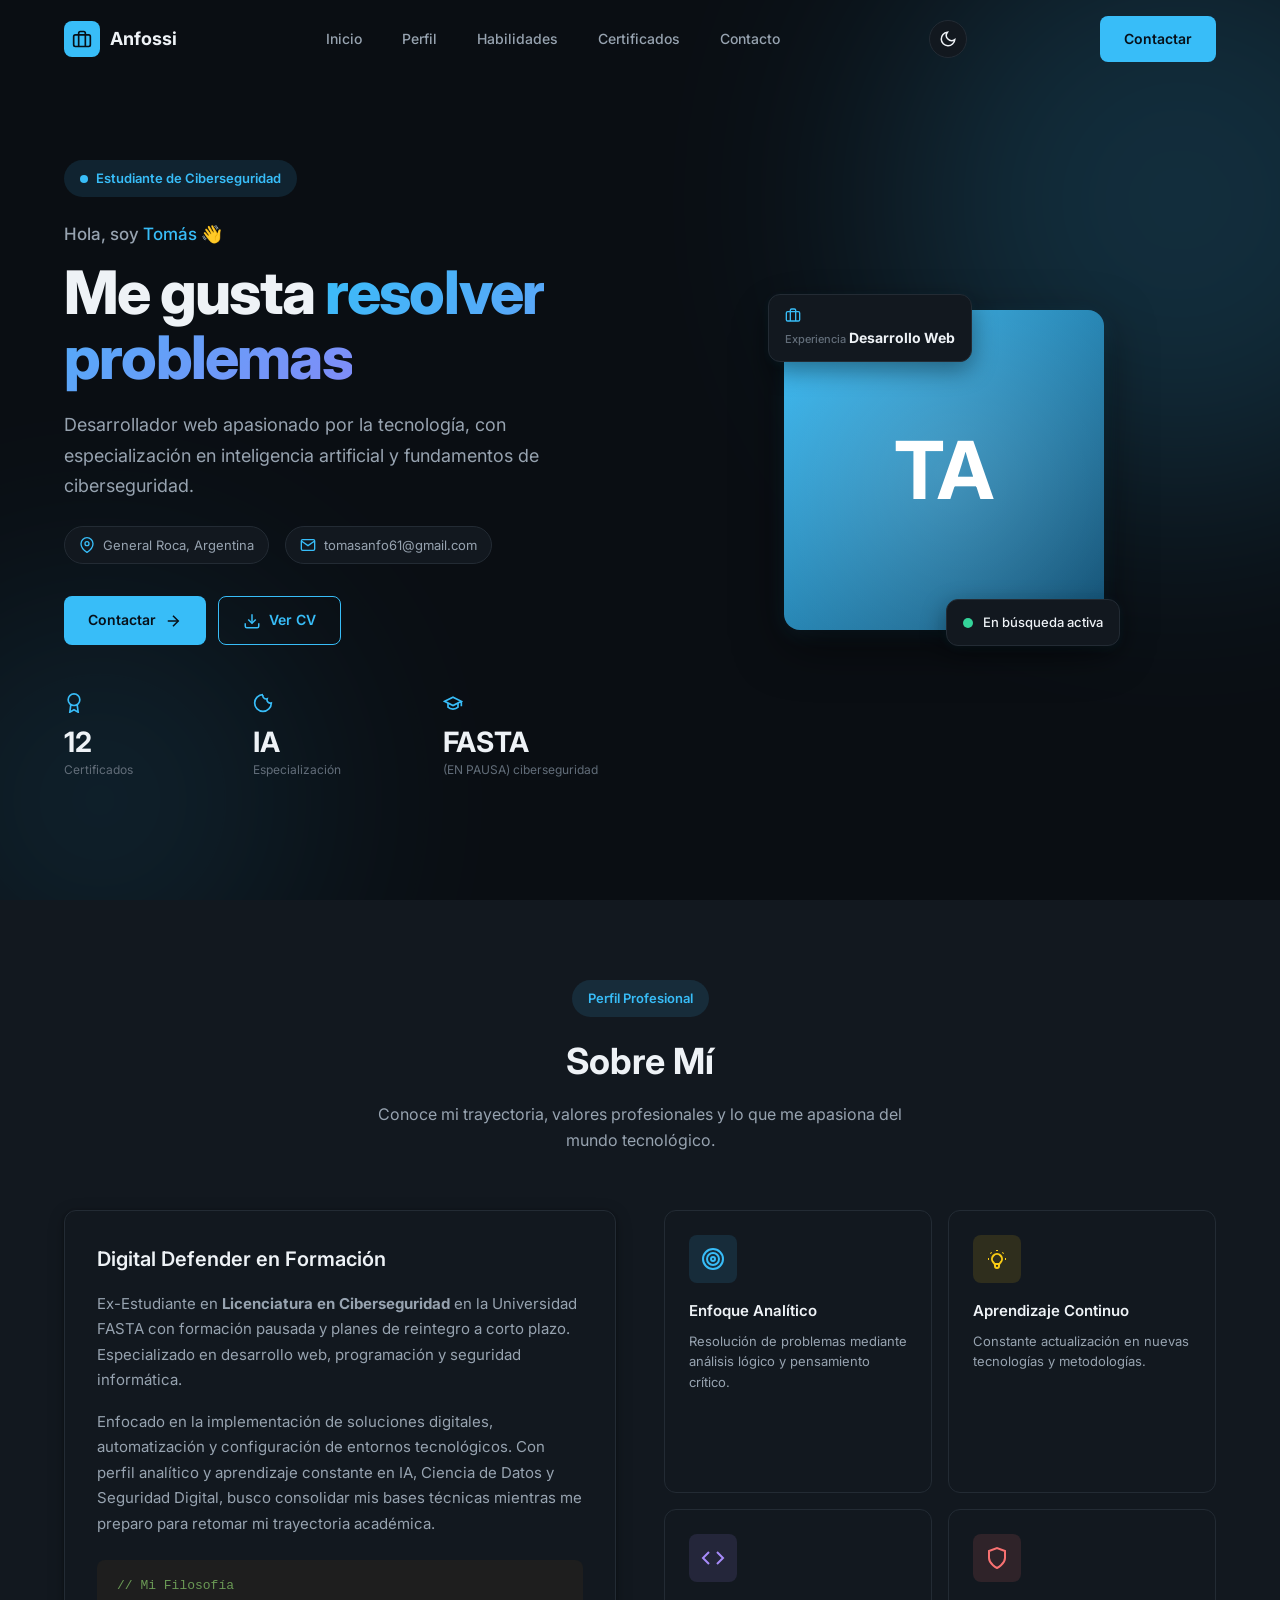
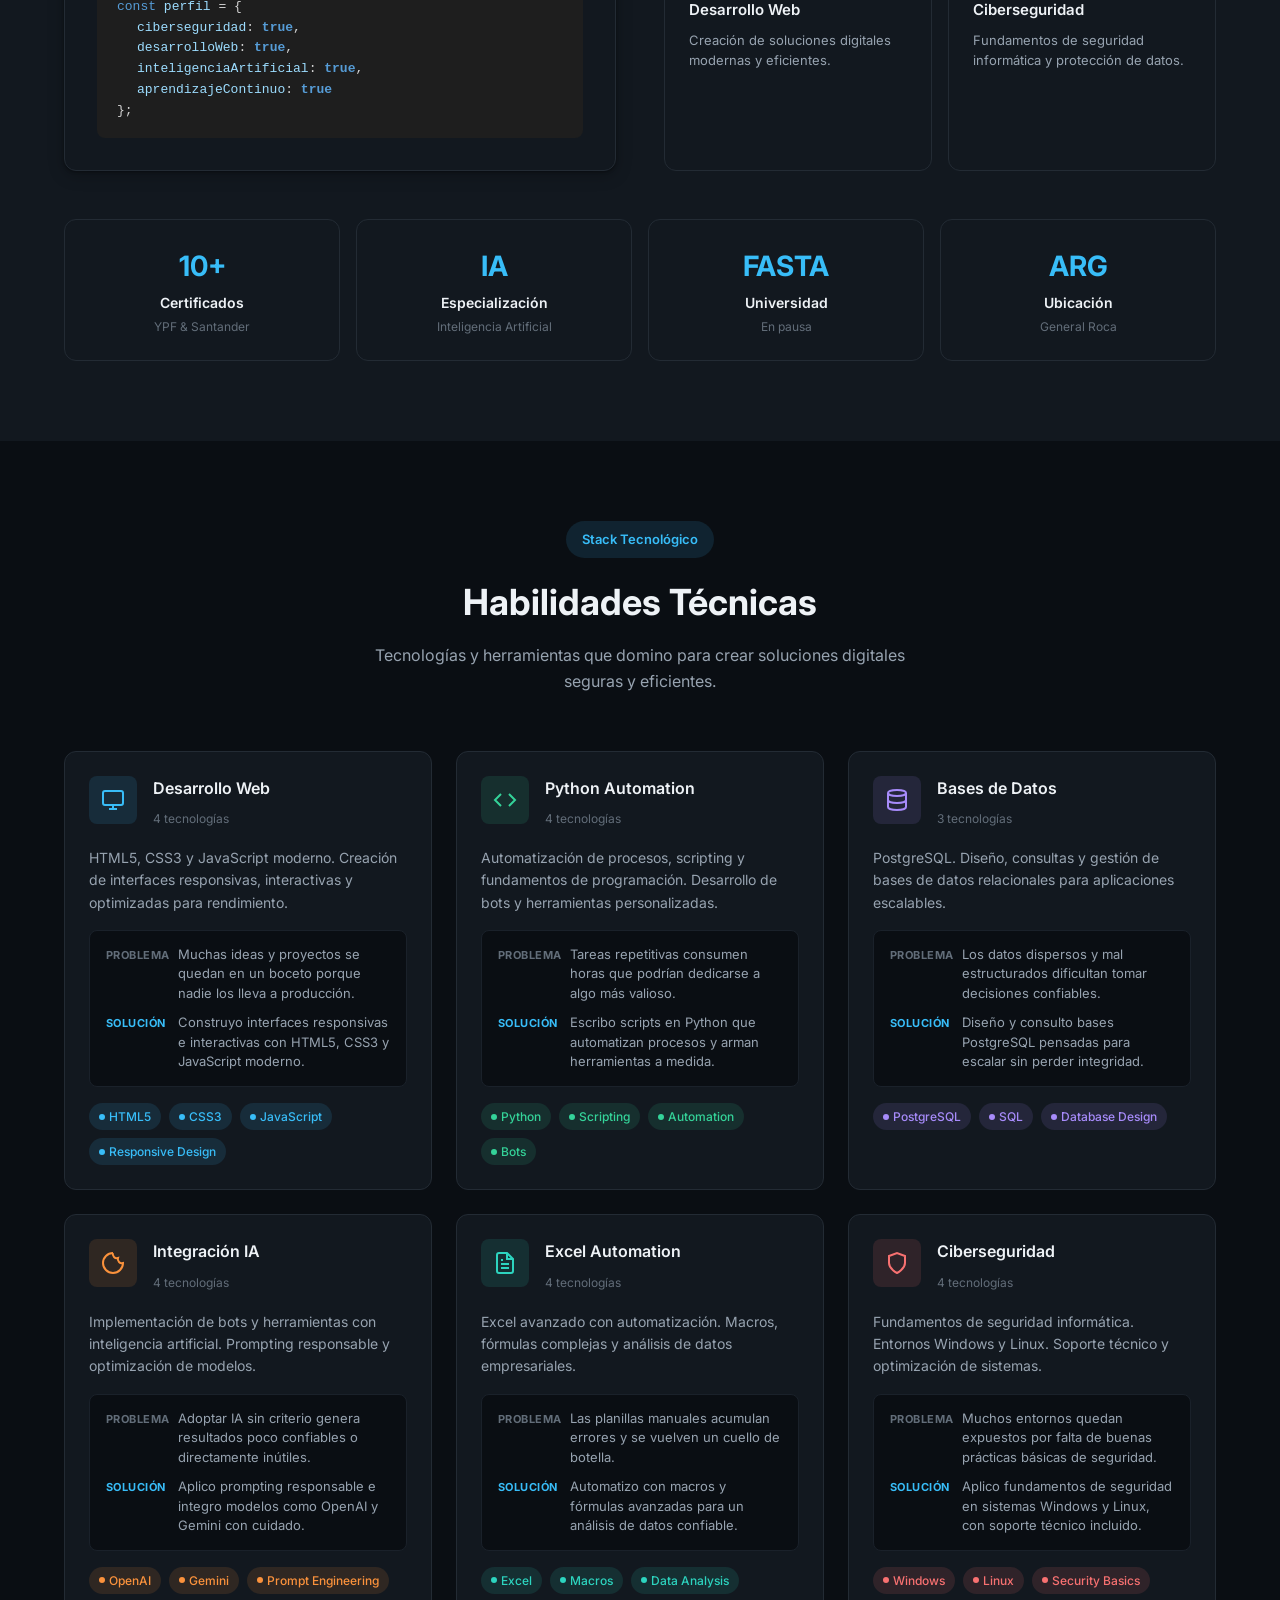
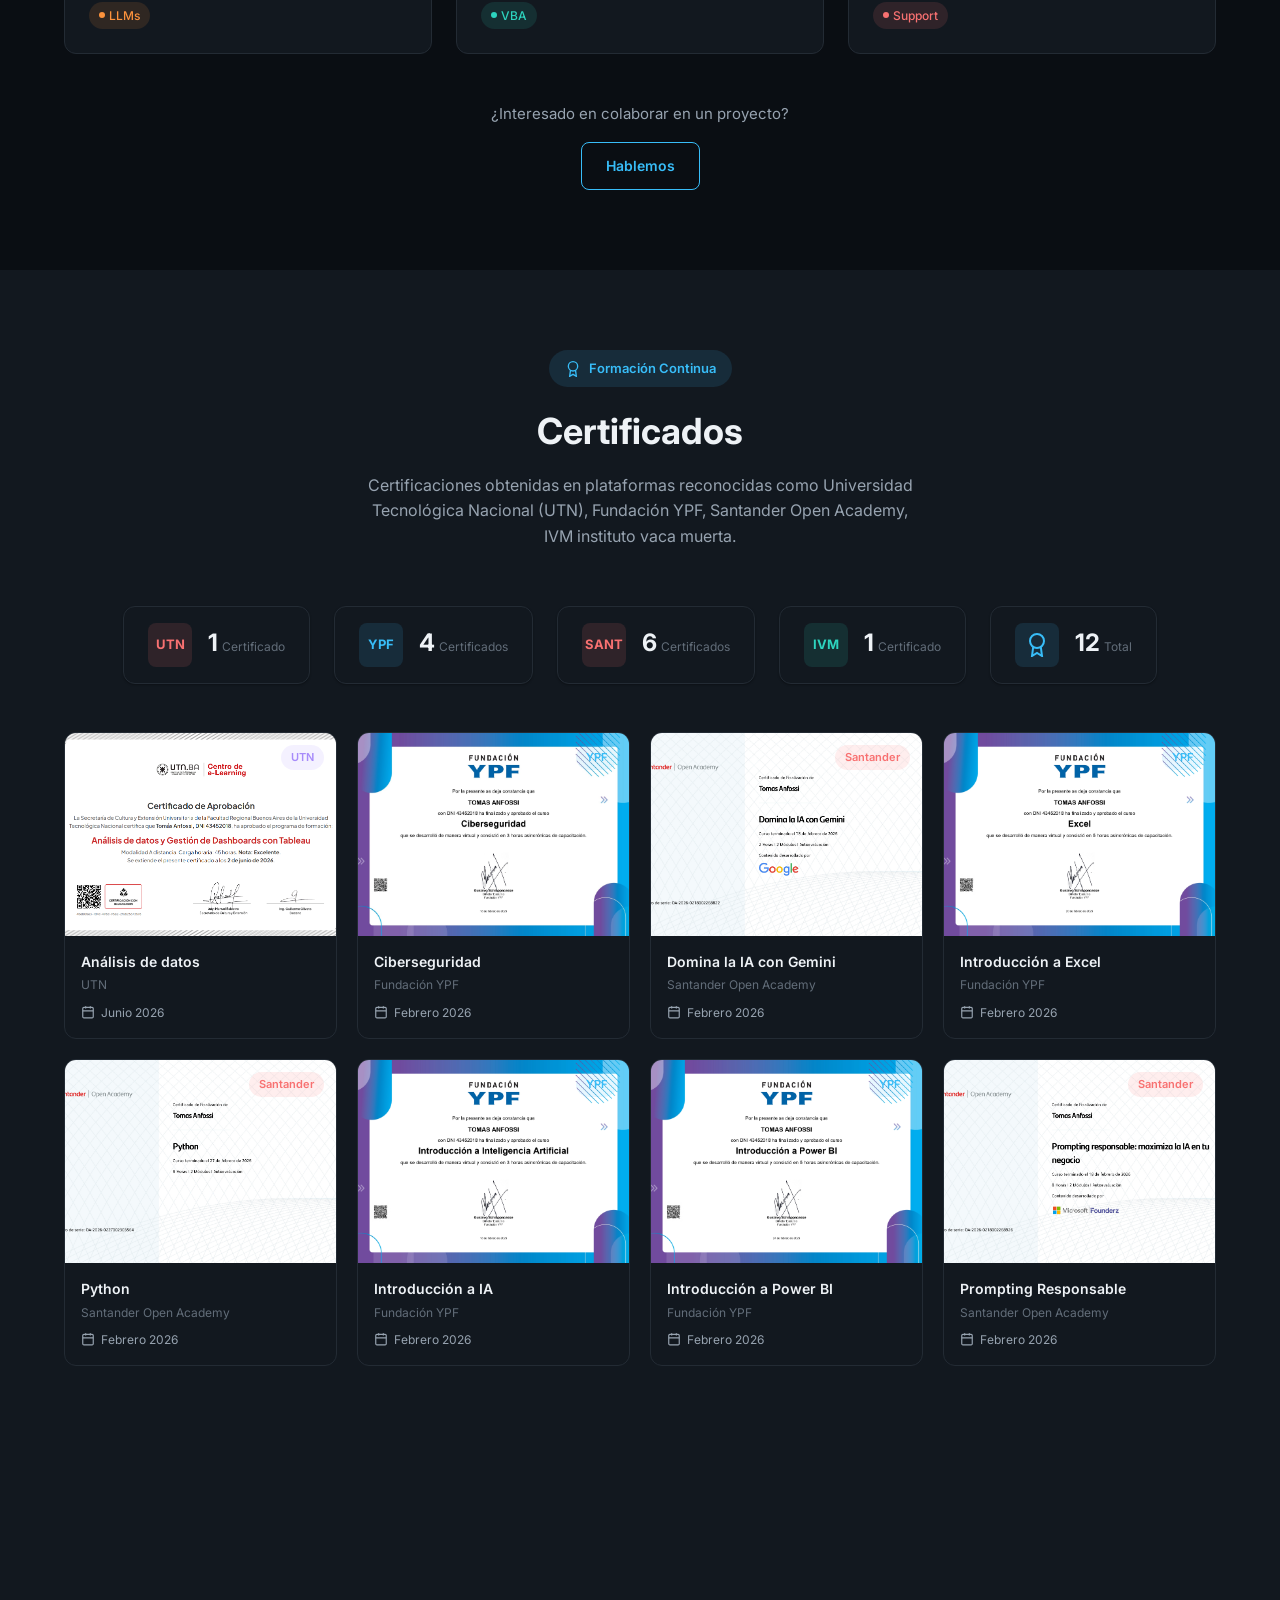
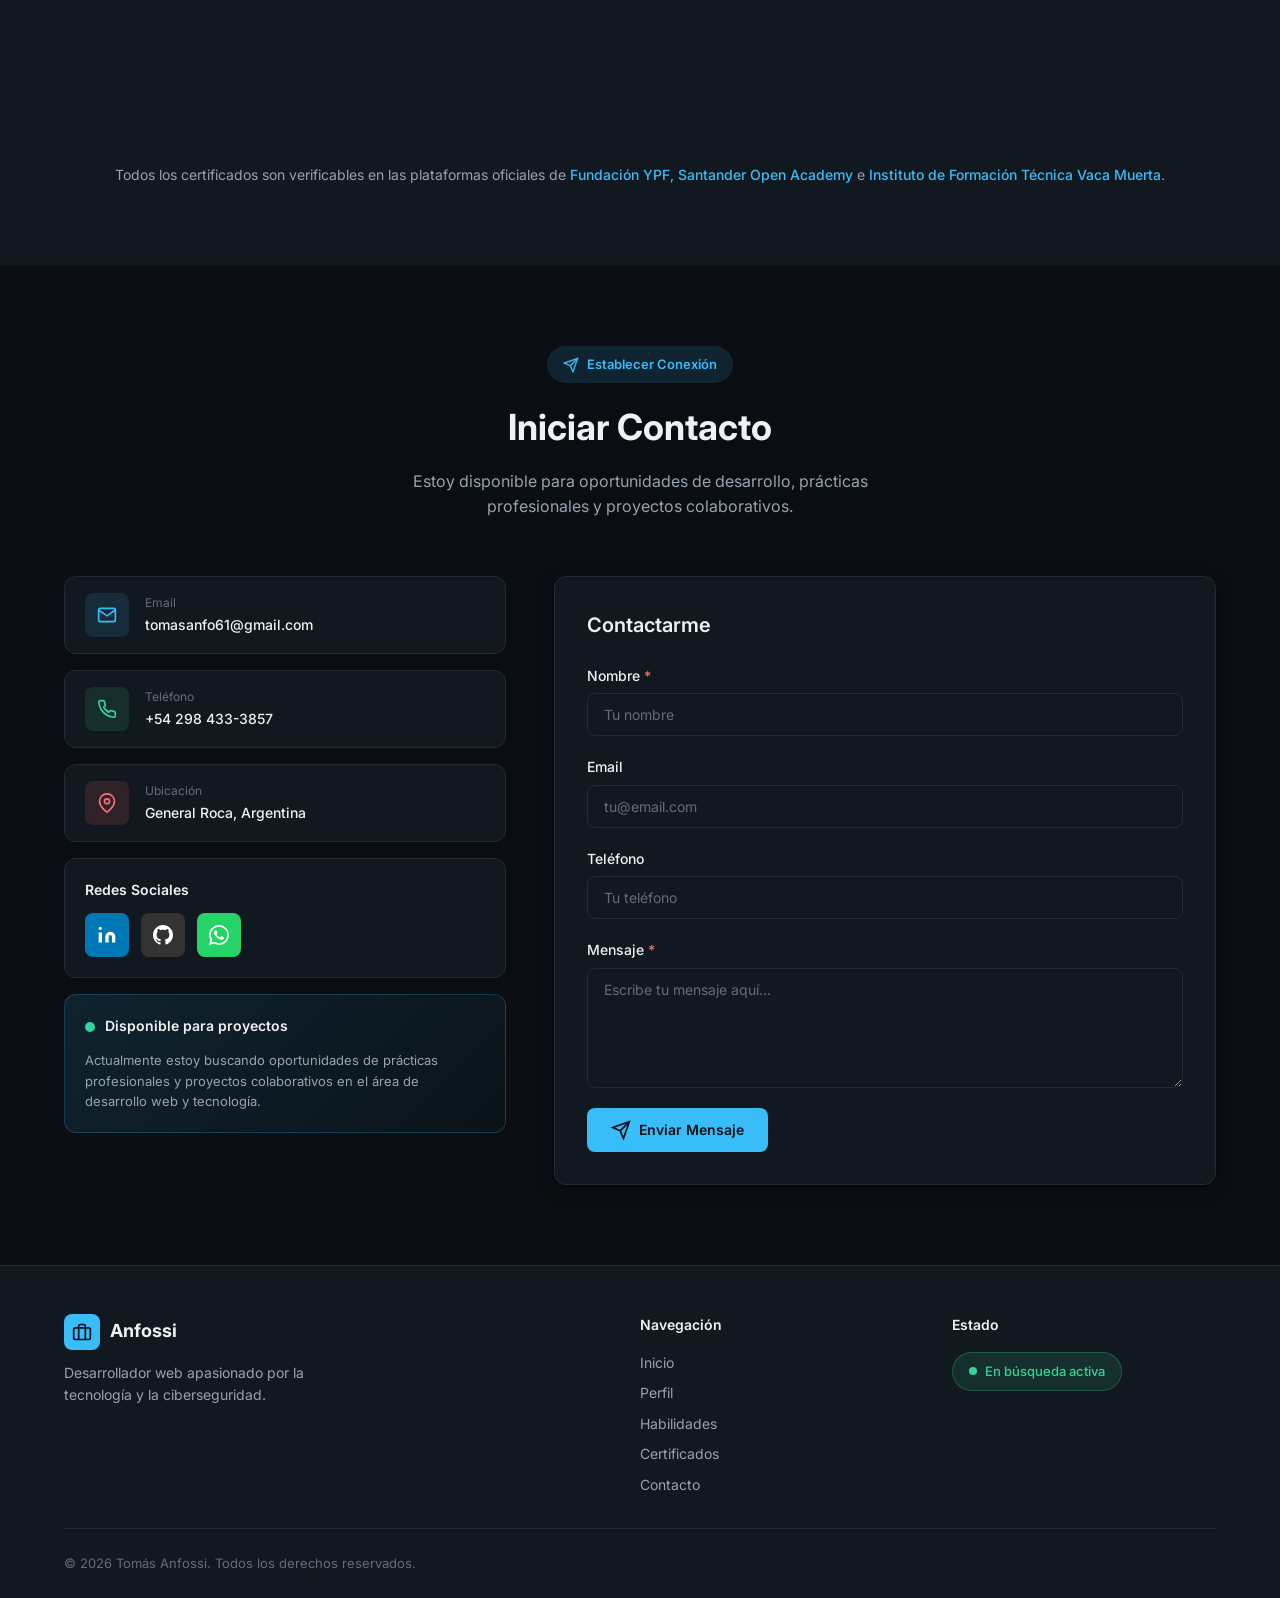
==== commit d63aca7d: "Actualizando el portfolio" ====
--- a/index.html
+++ b/index.html
@@ -31,6 +31,23 @@
                 <a href="#contact" class="nav-link">Contacto</a>
             </div>
 
+            <button class="theme-toggle-btn" id="theme-toggle-btn" aria-label="Cambiar modo claro/oscuro" title="Cambiar modo claro/oscuro">
+                <svg class="icon-moon" width="18" height="18" viewBox="0 0 24 24" fill="none" stroke="currentColor" stroke-width="2">
+                    <path d="M21 12.79A9 9 0 1 1 11.21 3 7 7 0 0 0 21 12.79z"/>
+                </svg>
+                <svg class="icon-sun" width="18" height="18" viewBox="0 0 24 24" fill="none" stroke="currentColor" stroke-width="2">
+                    <circle cx="12" cy="12" r="5"/>
+                    <line x1="12" y1="1" x2="12" y2="3"/>
+                    <line x1="12" y1="21" x2="12" y2="23"/>
+                    <line x1="4.22" y1="4.22" x2="5.64" y2="5.64"/>
+                    <line x1="18.36" y1="18.36" x2="19.78" y2="19.78"/>
+                    <line x1="1" y1="12" x2="3" y2="12"/>
+                    <line x1="21" y1="12" x2="23" y2="12"/>
+                    <line x1="4.22" y1="19.78" x2="5.64" y2="18.36"/>
+                    <line x1="18.36" y1="5.64" x2="19.78" y2="4.22"/>
+                </svg>
+            </button>
+
             <a href="#contact" class="btn-primary">Contactar</a>
 
             <button class="mobile-menu-btn" id="mobile-menu-btn" aria-label="Menu">
@@ -104,7 +121,7 @@
                                 <polyline points="12 5 19 12 12 19"/>
                             </svg>
                         </a>
-                        <a href="./ANFOSSI_TOMAS_CV.pdf" class="btn-secondary" download="ANFOSSI_TOMAS_CV.pdf">
+                        <a href="./Tomas_Anfossi_CV.pdf" class="btn-secondary" download="Tomas_Anfossi_CV.pdf">
                             <svg width="18" height="18" viewBox="0 0 24 24" fill="none" stroke="currentColor" stroke-width="2">
                                 <path d="M21 15v4a2 2 0 0 1-2 2H5a2 2 0 0 1-2-2v-4"/>
                                 <polyline points="7 10 12 15 17 10"/>
@@ -122,7 +139,7 @@
                                     <polyline points="8.21 13.89 7 23 12 20 17 23 15.79 13.88"/>
                                 </svg>
                             </div>
-                            <div class="stat-value">11</div>
+                            <div class="stat-value">12</div>
                             <div class="stat-label">Certificados</div>
                         </div>
                         <div class="stat-item">
@@ -508,11 +525,12 @@
                     Formación Continua
                 </span>
                 <h2 class="section-title">Certificados</h2>
-                <p class="section-subtitle">Certificaciones obtenidas en plataformas reconocidas como Fundación YPF y Santander Open Academy.</p>
+                <p class="section-subtitle">Certificaciones obtenidas en plataformas reconocidas como Universidad Tecnológica Nacional (UTN), Fundación YPF, Santander Open Academy, IVM instituto vaca muerta.</p>
             </div>
 
             <div class="cert-stats">
-                                <div class="cert-stat">
+
+                <div class="cert-stat">
                     <div class="cert-stat-logo santander">UTN</div>
                     <div class="cert-stat-info">
                         <span class="cert-stat-value">1</span>
@@ -531,6 +549,13 @@
                     <div class="cert-stat-info">
                         <span class="cert-stat-value">6</span>
                         <span class="cert-stat-label">Certificados</span>
+                    </div>
+                </div>
+                <div class="cert-stat">
+                    <div class="cert-stat-logo ivm">IVM</div>
+                    <div class="cert-stat-info">
+                        <span class="cert-stat-value">1</span>
+                        <span class="cert-stat-label">Certificado</span>
                     </div>
                 </div>
                 <div class="cert-stat">
@@ -541,7 +566,7 @@
                         </svg>
                     </div>
                     <div class="cert-stat-info">
-                        <span class="cert-stat-value">11</span>
+                        <span class="cert-stat-value">12</span>
                         <span class="cert-stat-label">Total</span>
                     </div>
                 </div>
@@ -799,12 +824,36 @@
                         </p>
                     </div>
                 </div>
+
+                <div class="cert-card" data-cert="11">
+                    <div class="cert-image">
+                        <img src="certificados/IVM.jpg" alt="Seguridad Operativa en Yacimientos - Instituto de Formación Técnica Vaca Muerta" class="cert-img">
+                        <div class="cert-overlay">
+                            <div class="cert-view-btn">Ver</div>
+                        </div>
+                        <span class="cert-badge ivm">IVM</span>
+                    </div>
+                    <div class="cert-content">
+                        <h4>Seguridad Operativa en Yacimientos</h4>
+                        <p class="cert-issuer">Instituto de Formación Técnica Vaca Muerta</p>
+                        <p class="cert-date">
+                            <svg width="14" height="14" viewBox="0 0 24 24" fill="none" stroke="currentColor" stroke-width="2">
+                                <rect x="3" y="4" width="18" height="18" rx="2" ry="2"/>
+                                <line x1="16" y1="2" x2="16" y2="6"/>
+                                <line x1="8" y1="2" x2="8" y2="6"/>
+                                <line x1="3" y1="10" x2="21" y2="10"/>
+                            </svg>
+                            Agosto 2026
+                        </p>
+                    </div>
+                </div>
             </div>
 
             <p class="cert-footer">
                 Todos los certificados son verificables en las plataformas oficiales de 
-                <a href="#" class="link">Fundación YPF</a> y 
-                <a href="#" class="link">Santander Open Academy</a>.
+                <a href="#" class="link">Fundación YPF</a>, 
+                <a href="#" class="link">Santander Open Academy</a> e 
+                <a href="#" class="link">Instituto de Formación Técnica Vaca Muerta</a>.
             </p>
         </div>
     </section>
--- a/styles.css
+++ b/styles.css
@@ -61,6 +61,42 @@
     /* Spacing */
     --section-padding: 80px 0;
     --container-max: 1200px;
+
+    /* Overlay tint (theme-aware) */
+    --overlay-rgb: 10, 14, 19;
+}
+
+/* ========================================
+   LIGHT THEME OVERRIDES
+======================================== */
+html[data-theme="light"] {
+    --background: #f6f8fb;
+    --surface: #ffffff;
+    --surface-hover: #eef2f7;
+
+    --text-primary: #10161d;
+    --text-secondary: #4b5563;
+    --text-tertiary: #8a94a1;
+
+    --border: #e2e6ec;
+    --border-light: #edf0f4;
+
+    --primary-light: rgba(14, 165, 233, 0.1);
+
+    --shadow-sm: 0 1px 2px rgba(15, 23, 42, 0.06);
+    --shadow: 0 1px 3px rgba(15, 23, 42, 0.08), 0 4px 16px rgba(15, 23, 42, 0.06);
+    --shadow-lg: 0 8px 24px rgba(15, 23, 42, 0.1), 0 2px 10px rgba(56, 189, 248, 0.08);
+    --shadow-xl: 0 16px 48px rgba(15, 23, 42, 0.14), 0 4px 20px rgba(56, 189, 248, 0.1);
+
+    --overlay-rgb: 226, 232, 240;
+}
+
+html[data-theme="light"] body {
+    background: var(--background);
+}
+
+html, body {
+    transition: background var(--transition), color var(--transition);
 }
 
 /* Reset */
@@ -189,7 +225,7 @@
 }
 
 #navbar.scrolled {
-    background: rgba(10, 14, 19, 0.85);
+    background: rgba(var(--overlay-rgb), 0.85);
     backdrop-filter: blur(10px);
     box-shadow: var(--shadow);
     padding: 12px 0;
@@ -281,6 +317,48 @@
 
 .mobile-menu-btn:hover {
     background: var(--border-light);
+}
+
+/* ========================================
+   THEME TOGGLE
+======================================== */
+.theme-toggle-btn {
+    display: flex;
+    align-items: center;
+    justify-content: center;
+    width: 38px;
+    height: 38px;
+    border-radius: 50%;
+    background: var(--surface);
+    border: 1px solid var(--border);
+    color: var(--text-primary);
+    transition: all var(--transition);
+    flex-shrink: 0;
+}
+
+.theme-toggle-btn:hover {
+    border-color: var(--primary);
+    color: var(--primary);
+    background: var(--surface-hover);
+    transform: rotate(15deg);
+}
+
+.theme-toggle-btn svg {
+    width: 18px;
+    height: 18px;
+    display: block;
+}
+
+.theme-toggle-btn .icon-sun {
+    display: none;
+}
+
+html[data-theme="light"] .theme-toggle-btn .icon-moon {
+    display: none;
+}
+
+html[data-theme="light"] .theme-toggle-btn .icon-sun {
+    display: block;
 }
 
 .mobile-menu {
@@ -1066,6 +1144,16 @@
     color: var(--red);
 }
 
+.cert-stat-logo.utn {
+    background: var(--purple-light);
+    color: var(--purple);
+}
+
+.cert-stat-logo.ivm {
+    background: var(--teal-light);
+    color: var(--teal);
+}
+
 .cert-stat-icon {
     width: 44px;
     height: 44px;
@@ -1150,7 +1238,7 @@
 .cert-overlay {
     position: absolute;
     inset: 0;
-    background: rgba(10, 14, 19, 0);
+    background: rgba(var(--overlay-rgb), 0);
     display: flex;
     align-items: center;
     justify-content: center;
@@ -1159,7 +1247,7 @@
 }
 
 .cert-card:hover .cert-overlay {
-    background: rgba(10, 14, 19, 0.55);
+    background: rgba(var(--overlay-rgb), 0.55);
     opacity: 1;
 }
 
@@ -1201,6 +1289,16 @@
 .cert-badge.santander {
     background: var(--red-light);
     color: var(--red);
+}
+
+.cert-badge.UTN {
+    background: var(--purple-light);
+    color: var(--purple);
+}
+
+.cert-badge.ivm {
+    background: var(--teal-light);
+    color: var(--teal);
 }
 
 .cert-content {
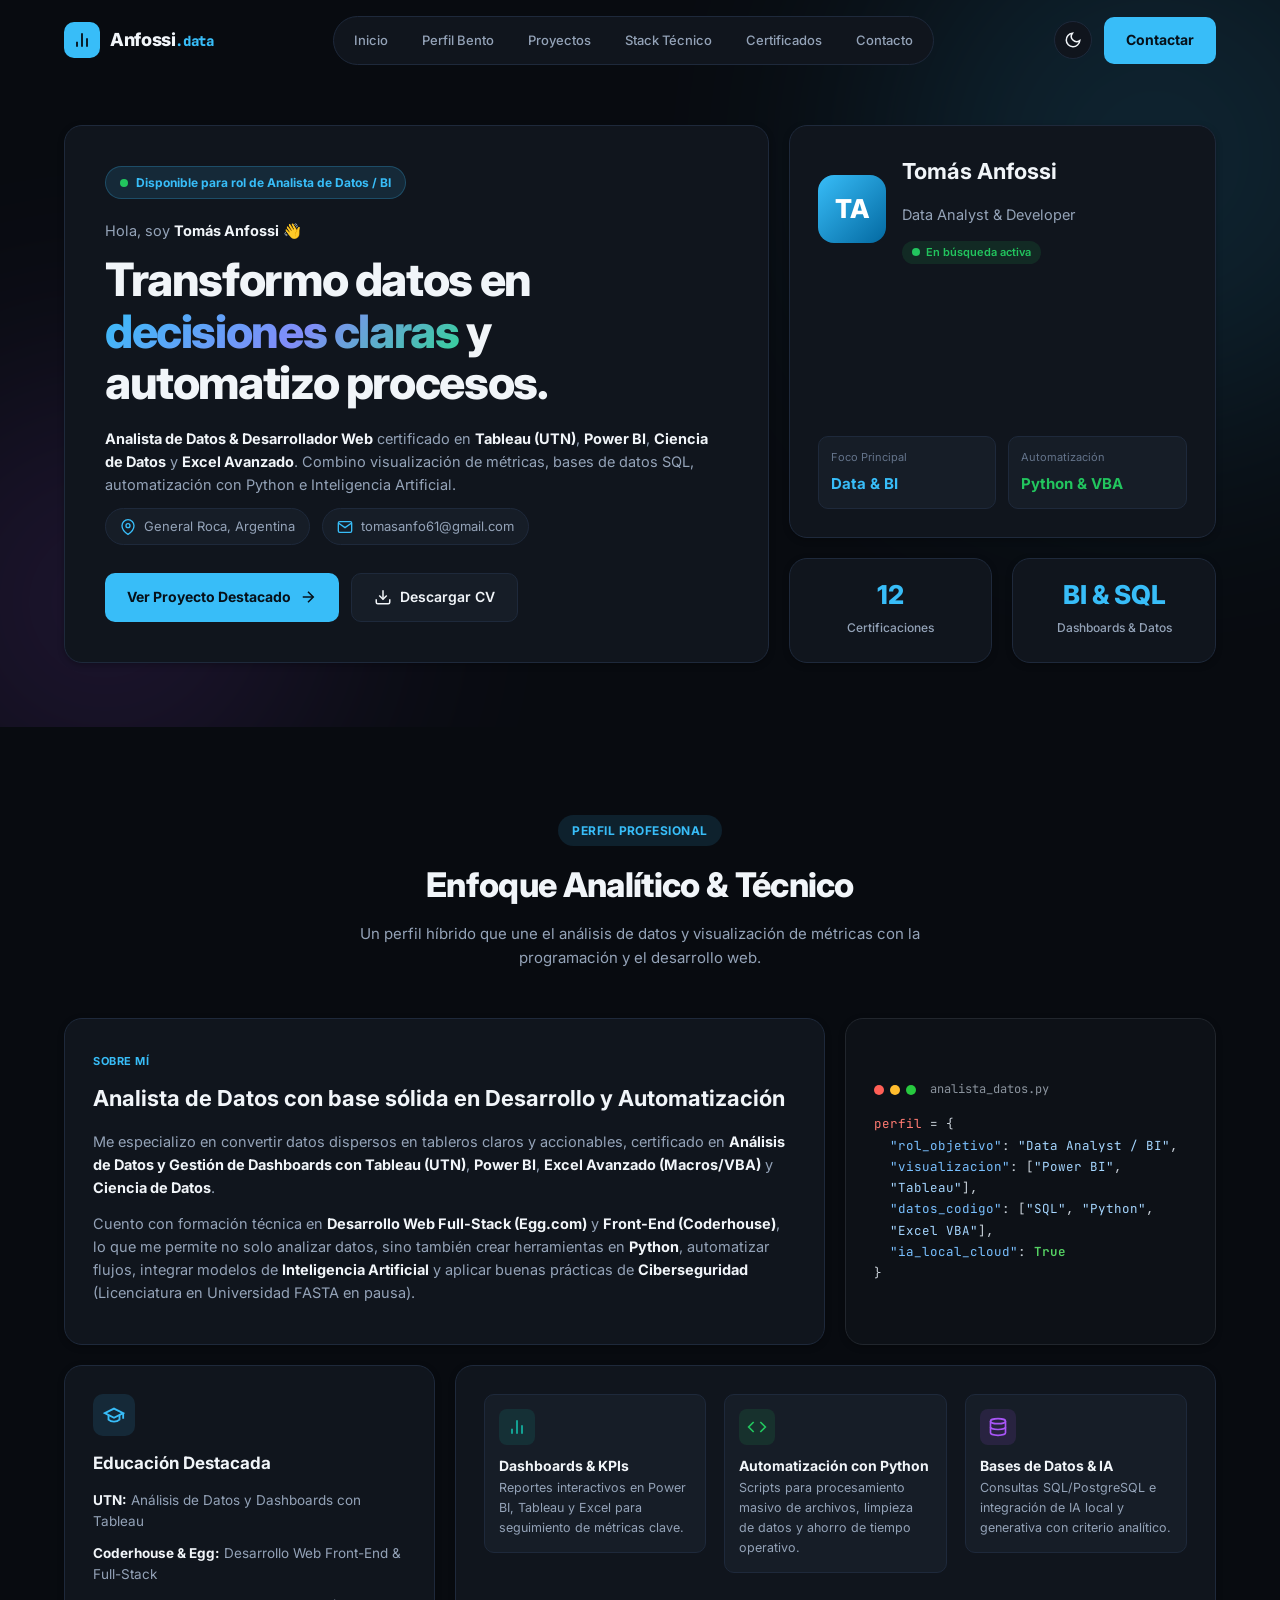
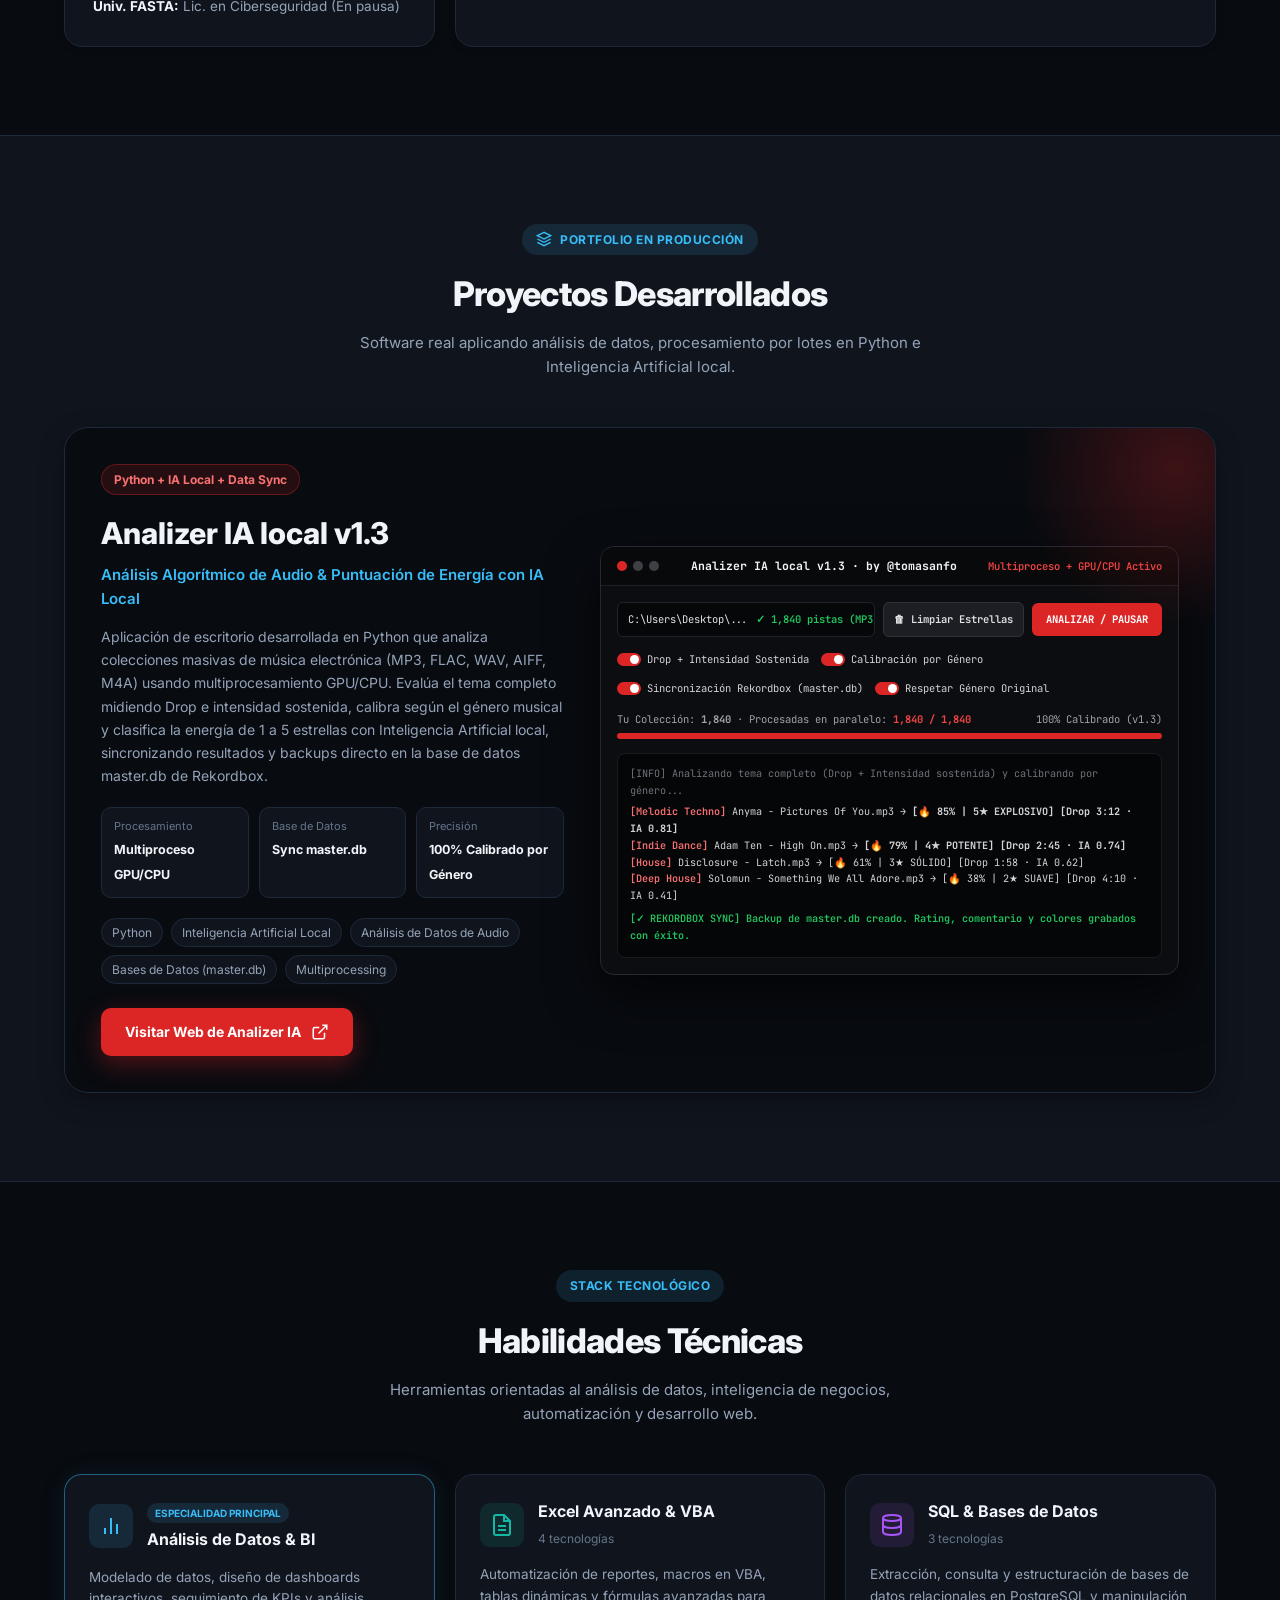
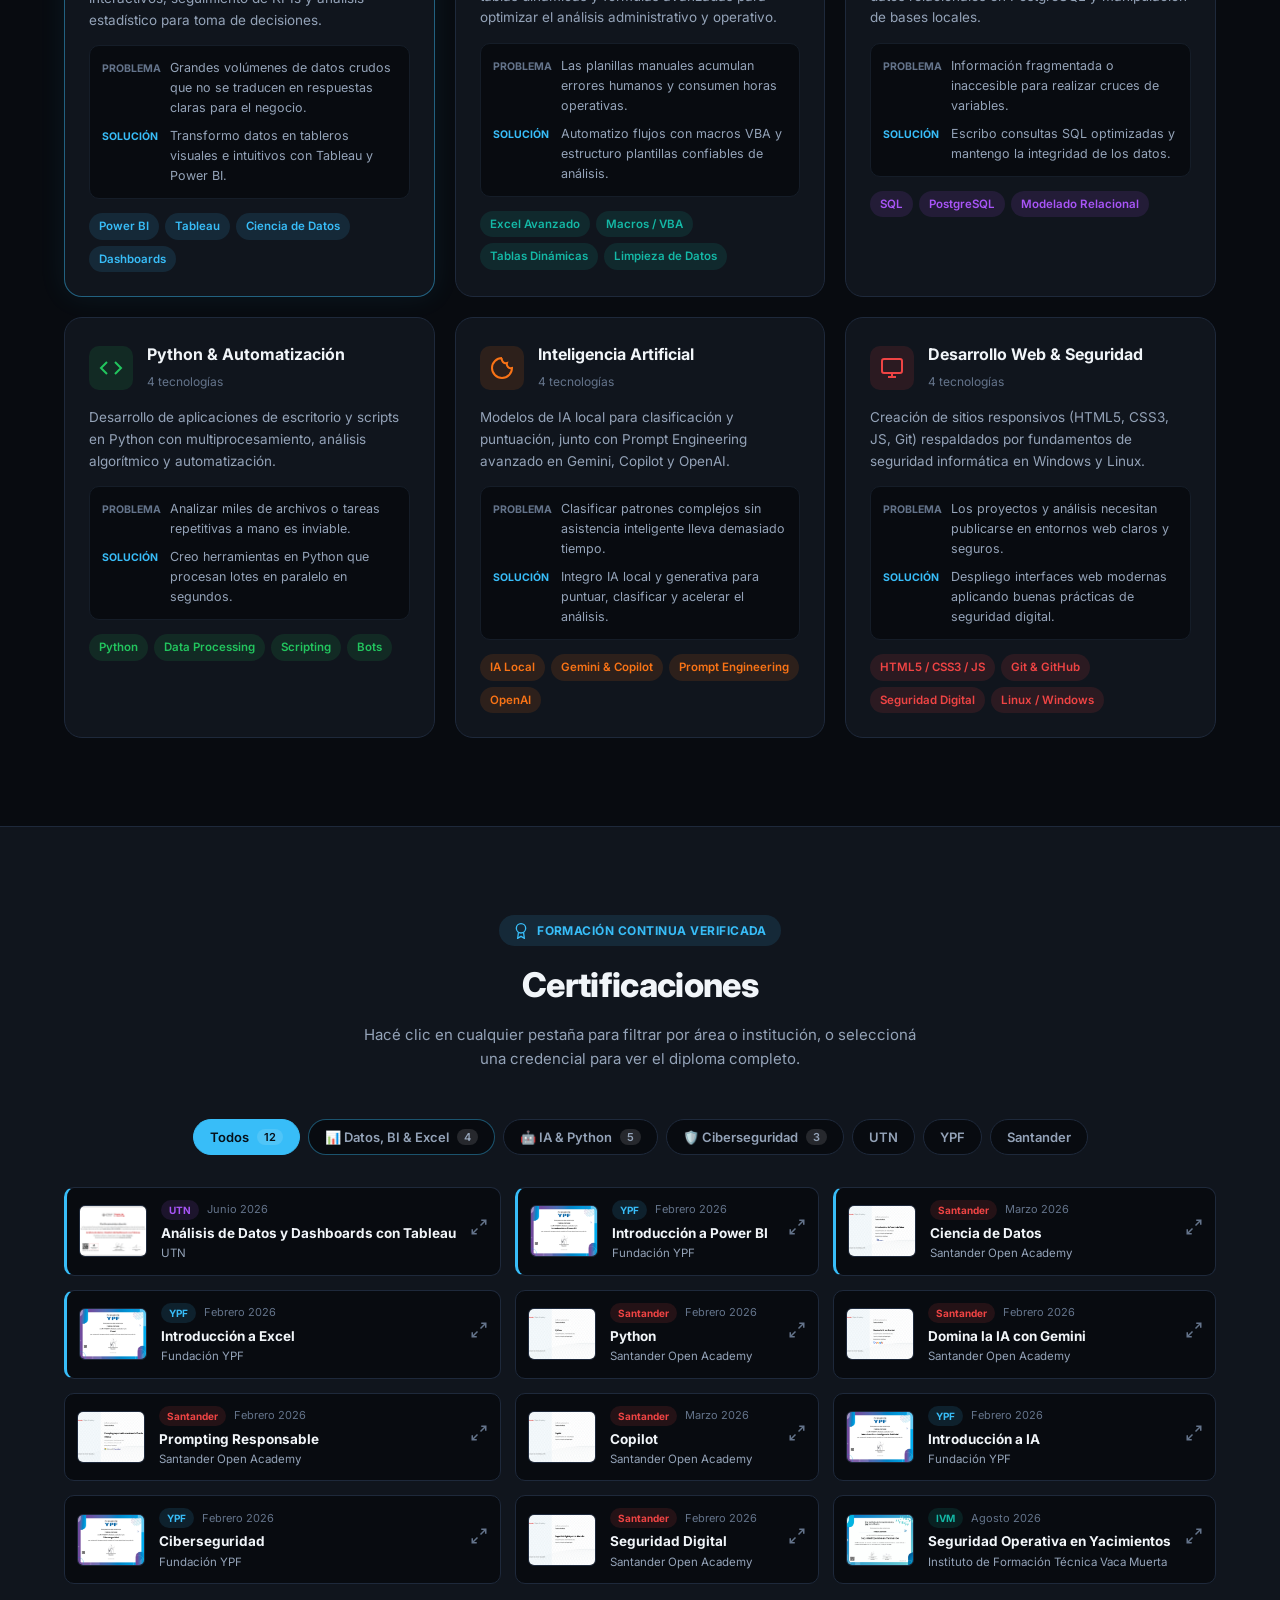
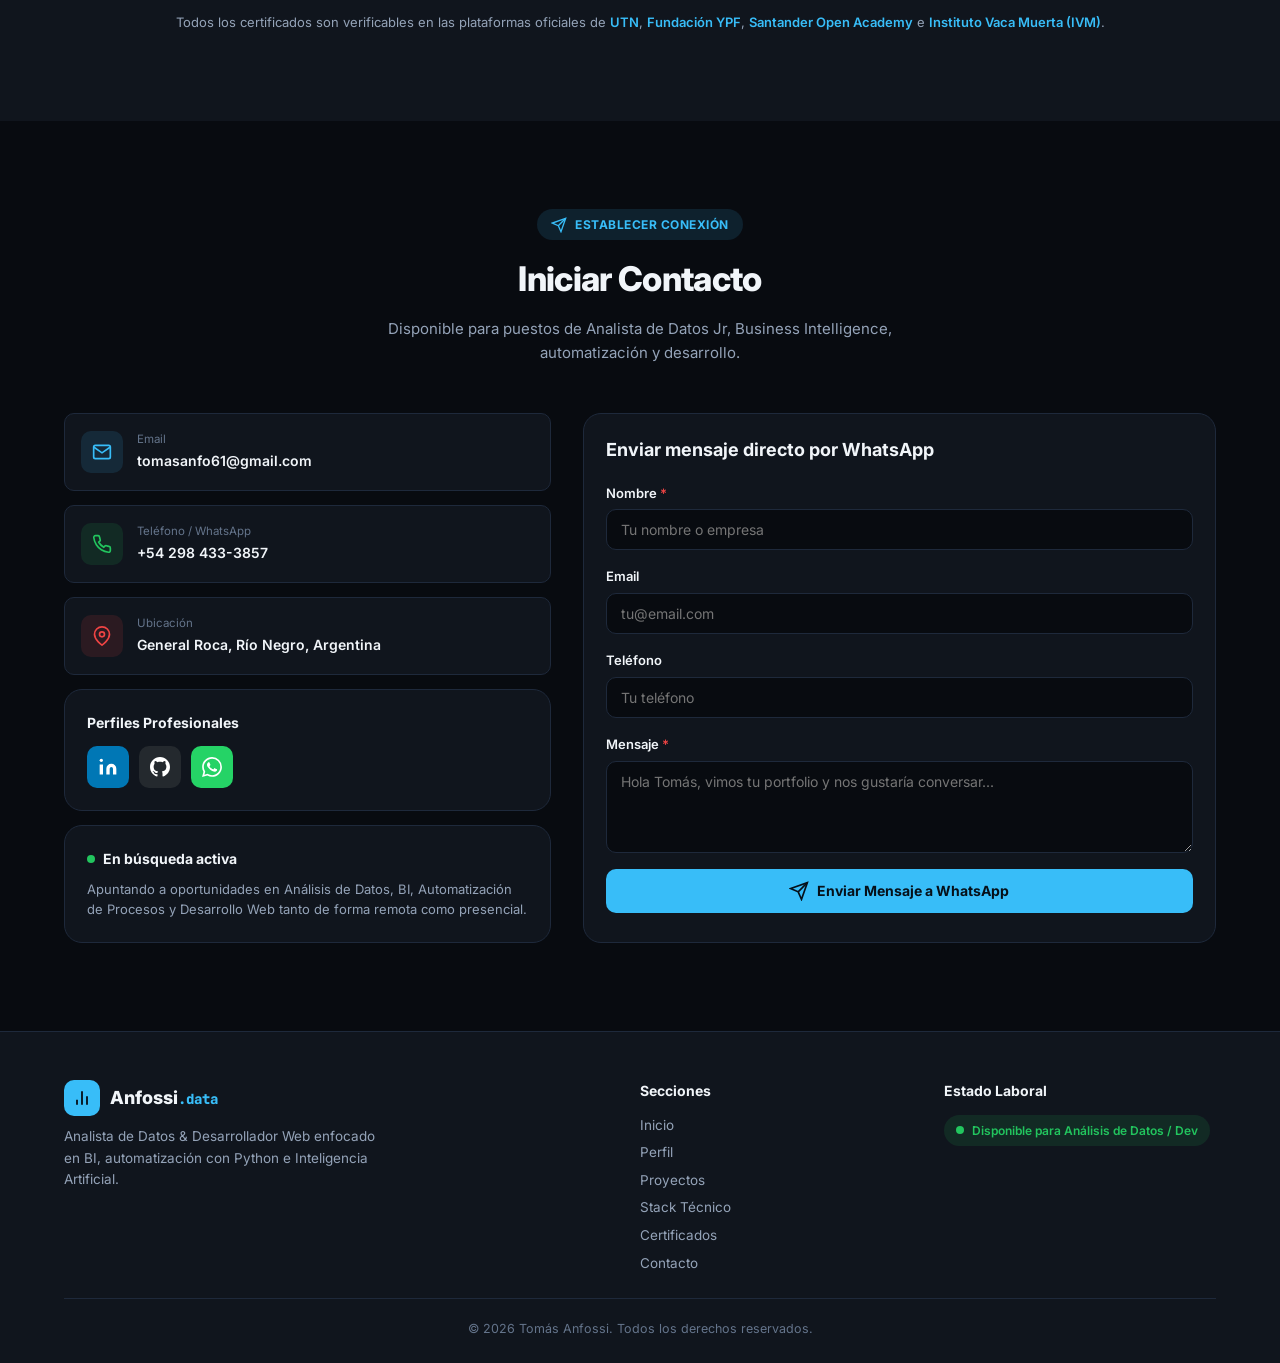
==== commit a0dfb2e5: "Actualizacion" ====
--- a/index.html
+++ b/index.html
@@ -3,97 +3,109 @@
 <head>
     <meta charset="UTF-8">
     <meta name="viewport" content="width=device-width, initial-scale=1.0">
-    <title>Tomás Anfossi - Portfolio Profesional</title>
+    <title>Tomás Anfossi | Analista de Datos & Desarrollador</title>
+    <!-- Favicon (Loguito de la pestaña - Iniciales TA) -->
+    <link rel="icon" type="image/svg+xml" href="data:image/svg+xml,<svg xmlns='http://www.w3.org/2000/svg' viewBox='0 0 32 32'><rect width='32' height='32' rx='8' fill='%230a0e13' stroke='%2338bdf8' stroke-width='2'/><text x='50%' y='54%' dominant-baseline='middle' text-anchor='middle' fill='%2338bdf8' font-family='sans-serif' font-weight='800' font-size='15'>TA</text></svg>">
     <link rel="preconnect" href="https://fonts.googleapis.com">
     <link rel="preconnect" href="https://fonts.gstatic.com" crossorigin>
-    <link href="https://fonts.googleapis.com/css2?family=Inter:wght@300;400;500;600;700;800&display=swap" rel="stylesheet">
+    <link href="https://fonts.googleapis.com/css2?family=Inter:wght@300;400;500;600;700;800&family=JetBrains+Mono:wght@400;500;600;700&display=swap" rel="stylesheet">
     <link rel="stylesheet" href="styles.css">
 </head>
 <body>
-    <!-- Navbar -->
+    <!-- ========================================
+         NAVBAR
+    ======================================== -->
     <nav id="navbar">
         <div class="nav-container">
             <a href="#home" class="logo">
                 <div class="logo-icon">
-                    <svg width="20" height="20" viewBox="0 0 24 24" fill="none" stroke="currentColor" stroke-width="2">
-                        <rect x="2" y="7" width="20" height="14" rx="2" ry="2"/>
-                        <path d="M16 21V5a2 2 0 0 0-2-2h-4a2 2 0 0 0-2 2v16"/>
-                    </svg>
-                </div>
-                <span class="logo-text">Anfossi</span>
+                    <svg width="20" height="20" viewBox="0 0 24 24" fill="none" stroke="currentColor" stroke-width="2.2">
+                        <line x1="18" y1="20" x2="18" y2="10"/>
+                        <line x1="12" y1="20" x2="12" y2="4"/>
+                        <line x1="6" y1="20" x2="6" y2="14"/>
+                    </svg>
+                </div>
+                <span class="logo-text">Anfossi<span class="logo-dot">.data</span></span>
             </a>
 
             <div class="nav-links">
                 <a href="#home" class="nav-link">Inicio</a>
-                <a href="#about" class="nav-link">Perfil</a>
-                <a href="#skills" class="nav-link">Habilidades</a>
+                <a href="#about" class="nav-link">Perfil Bento</a>
+                <a href="#projects" class="nav-link">Proyectos</a>
+                <a href="#skills" class="nav-link">Stack Técnico</a>
                 <a href="#certificates" class="nav-link">Certificados</a>
                 <a href="#contact" class="nav-link">Contacto</a>
             </div>
 
-            <button class="theme-toggle-btn" id="theme-toggle-btn" aria-label="Cambiar modo claro/oscuro" title="Cambiar modo claro/oscuro">
-                <svg class="icon-moon" width="18" height="18" viewBox="0 0 24 24" fill="none" stroke="currentColor" stroke-width="2">
-                    <path d="M21 12.79A9 9 0 1 1 11.21 3 7 7 0 0 0 21 12.79z"/>
-                </svg>
-                <svg class="icon-sun" width="18" height="18" viewBox="0 0 24 24" fill="none" stroke="currentColor" stroke-width="2">
-                    <circle cx="12" cy="12" r="5"/>
-                    <line x1="12" y1="1" x2="12" y2="3"/>
-                    <line x1="12" y1="21" x2="12" y2="23"/>
-                    <line x1="4.22" y1="4.22" x2="5.64" y2="5.64"/>
-                    <line x1="18.36" y1="18.36" x2="19.78" y2="19.78"/>
-                    <line x1="1" y1="12" x2="3" y2="12"/>
-                    <line x1="21" y1="12" x2="23" y2="12"/>
-                    <line x1="4.22" y1="19.78" x2="5.64" y2="18.36"/>
-                    <line x1="18.36" y1="5.64" x2="19.78" y2="4.22"/>
-                </svg>
-            </button>
-
-            <a href="#contact" class="btn-primary">Contactar</a>
-
-            <button class="mobile-menu-btn" id="mobile-menu-btn" aria-label="Menu">
-                <svg width="24" height="24" viewBox="0 0 24 24" fill="none" stroke="currentColor" stroke-width="2">
-                    <line x1="3" y1="12" x2="21" y2="12"/>
-                    <line x1="3" y1="6" x2="21" y2="6"/>
-                    <line x1="3" y1="18" x2="21" y2="18"/>
-                </svg>
-            </button>
+            <div class="nav-actions">
+                <button class="theme-toggle-btn" id="theme-toggle-btn" aria-label="Cambiar modo claro/oscuro" title="Cambiar modo claro/oscuro">
+                    <svg class="icon-moon" width="18" height="18" viewBox="0 0 24 24" fill="none" stroke="currentColor" stroke-width="2">
+                        <path d="M21 12.79A9 9 0 1 1 11.21 3 7 7 0 0 0 21 12.79z"/>
+                    </svg>
+                    <svg class="icon-sun" width="18" height="18" viewBox="0 0 24 24" fill="none" stroke="currentColor" stroke-width="2">
+                        <circle cx="12" cy="12" r="5"/>
+                        <line x1="12" y1="1" x2="12" y2="3"/>
+                        <line x1="12" y1="21" x2="12" y2="23"/>
+                        <line x1="4.22" y1="4.22" x2="5.64" y2="5.64"/>
+                        <line x1="18.36" y1="18.36" x2="19.78" y2="19.78"/>
+                        <line x1="1" y1="12" x2="3" y2="12"/>
+                        <line x1="21" y1="12" x2="23" y2="12"/>
+                        <line x1="4.22" y1="19.78" x2="5.64" y2="18.36"/>
+                        <line x1="18.36" y1="5.64" x2="19.78" y2="4.22"/>
+                    </svg>
+                </button>
+
+                <a href="#contact" class="btn-primary nav-cta">Contactar</a>
+
+                <button class="mobile-menu-btn" id="mobile-menu-btn" aria-label="Menu">
+                    <svg width="24" height="24" viewBox="0 0 24 24" fill="none" stroke="currentColor" stroke-width="2">
+                        <line x1="3" y1="12" x2="21" y2="12"/>
+                        <line x1="3" y1="6" x2="21" y2="6"/>
+                        <line x1="3" y1="18" x2="21" y2="18"/>
+                    </svg>
+                </button>
+            </div>
         </div>
 
         <!-- Mobile Menu -->
         <div class="mobile-menu" id="mobile-menu">
             <a href="#home" class="mobile-nav-link">Inicio</a>
-            <a href="#about" class="mobile-nav-link">Perfil</a>
-            <a href="#skills" class="mobile-nav-link">Habilidades</a>
+            <a href="#about" class="mobile-nav-link">Perfil Bento</a>
+            <a href="#projects" class="mobile-nav-link">Proyectos</a>
+            <a href="#skills" class="mobile-nav-link">Stack Técnico</a>
             <a href="#certificates" class="mobile-nav-link">Certificados</a>
             <a href="#contact" class="mobile-nav-link">Contacto</a>
             <a href="#contact" class="btn-primary mobile-cta">Contactar</a>
         </div>
     </nav>
 
-    <!-- Hero Section -->
+    <!-- ========================================
+         HERO SECTION (FOCO EN ANÁLISIS DE DATOS)
+    ======================================== -->
     <section id="home" class="hero">
         <div class="hero-bg">
             <div class="hero-blob blob-1"></div>
             <div class="hero-blob blob-2"></div>
+            <div class="hero-grid-pattern"></div>
         </div>
 
         <div class="container">
-            <div class="hero-grid">
-                <div class="hero-content">
+            <div class="hero-bento">
+                <!-- Columna Principal Hero -->
+                <div class="bento-box hero-main">
                     <div class="badge">
                         <span class="badge-dot"></span>
-                        Estudiante de Ciberseguridad
-                    </div>
-
-                    <p class="hero-greeting">Hola, soy <span>Tomás</span> 👋</p>
+                        Disponible para rol de Analista de Datos / BI
+                    </div>
+
+                    <p class="hero-greeting">Hola, soy <span>Tomás Anfossi</span> 👋</p>
 
                     <h1 class="hero-title">
-                        Me gusta <span class="text-gradient">resolver problemas</span>
+                        Transformo datos en <span class="text-gradient">decisiones claras</span> y automatizo procesos.
                     </h1>
 
                     <p class="hero-subtitle">
-                        Desarrollador web apasionado por la tecnología, con especialización en 
-                        inteligencia artificial y fundamentos de ciberseguridad.
+                        <strong>Analista de Datos & Desarrollador Web</strong> certificado en <strong>Tableau (UTN)</strong>, <strong>Power BI</strong>, <strong>Ciencia de Datos</strong> y <strong>Excel Avanzado</strong>. Combino visualización de métricas, bases de datos SQL, automatización con Python e Inteligencia Artificial.
                     </p>
 
                     <div class="hero-info">
@@ -114,8 +126,8 @@
                     </div>
 
                     <div class="hero-buttons">
-                        <a href="#contact" class="btn-primary">
-                            Contactar
+                        <a href="#projects" class="btn-primary">
+                            Ver Proyecto Destacado
                             <svg width="18" height="18" viewBox="0 0 24 24" fill="none" stroke="currentColor" stroke-width="2">
                                 <line x1="5" y1="12" x2="19" y2="12"/>
                                 <polyline points="12 5 19 12 12 19"/>
@@ -127,59 +139,44 @@
                                 <polyline points="7 10 12 15 17 10"/>
                                 <line x1="12" y1="15" x2="12" y2="3"/>
                             </svg>
-                            Ver CV
+                            Descargar CV
                         </a>
                     </div>
-
-                    <div class="hero-stats">
-                        <div class="stat-item">
-                            <div class="stat-icon">
-                                <svg width="20" height="20" viewBox="0 0 24 24" fill="none" stroke="currentColor" stroke-width="2">
-                                    <circle cx="12" cy="8" r="7"/>
-                                    <polyline points="8.21 13.89 7 23 12 20 17 23 15.79 13.88"/>
-                                </svg>
+                </div>
+
+                <!-- Columna Derecha Bento Hero -->
+                <div class="hero-side-bento">
+                    <div class="bento-box hero-profile-box">
+                        <div class="profile-header">
+                            <div class="profile-avatar">TA</div>
+                            <div class="profile-meta">
+                                <h3>Tomás Anfossi</h3>
+                                <p>Data Analyst & Developer</p>
+                                <span class="status-pill">
+                                    <span class="status-dot"></span> En búsqueda activa
+                                </span>
                             </div>
-                            <div class="stat-value">12</div>
-                            <div class="stat-label">Certificados</div>
-                        </div>
-                        <div class="stat-item">
-                            <div class="stat-icon">
-                                <svg width="20" height="20" viewBox="0 0 24 24" fill="none" stroke="currentColor" stroke-width="2">
-                                    <path d="M12 2a10 10 0 1 0 10 10 4 4 0 0 1-5-5 4 4 0 0 1-5-5"/>
-                                </svg>
+                        </div>
+                        <div class="mini-kpi-grid">
+                            <div class="mini-kpi">
+                                <span class="mini-kpi-label">Foco Principal</span>
+                                <strong class="mini-kpi-val accent-blue">Data & BI</strong>
                             </div>
-                            <div class="stat-value">IA</div>
-                            <div class="stat-label">Especialización</div>
-                        </div>
-                        <div class="stat-item">
-                            <div class="stat-icon">
-                                <svg width="20" height="20" viewBox="0 0 24 24" fill="none" stroke="currentColor" stroke-width="2">
-                                    <path d="M22 10v6M2 10l10-5 10 5-10 5z"/>
-                                    <path d="M6 12v5c3 3 9 3 12 0v-5"/>
-                                </svg>
+                            <div class="mini-kpi">
+                                <span class="mini-kpi-label">Automatización</span>
+                                <strong class="mini-kpi-val accent-green">Python & VBA</strong>
                             </div>
-                            <div class="stat-value">FASTA</div>
-                            <div class="stat-label">(EN PAUSA) ciberseguridad</div>
-                        </div>
-                    </div>
-                </div>
-
-                <div class="hero-image">
-                    <div class="profile-card">
-                        <div class="profile-avatar">TA</div>
-                        <div class="profile-badge status">
-                            <span class="status-dot"></span>
-                            En búsqueda activa
-                        </div>
-                        <div class="profile-badge experience">
-                            <svg width="16" height="16" viewBox="0 0 24 24" fill="none" stroke="currentColor" stroke-width="2">
-                                <rect x="2" y="7" width="20" height="14" rx="2" ry="2"/>
-                                <path d="M16 21V5a2 2 0 0 0-2-2h-4a2 2 0 0 0-2 2v16"/>
-                            </svg>
-                            <div>
-                                <small>Experiencia</small>
-                                <strong>Desarrollo Web</strong>
-                            </div>
+                        </div>
+                    </div>
+
+                    <div class="bento-stats-row">
+                        <div class="bento-box mini-stat-box">
+                            <span class="bento-stat-num" id="hero-cert-count">12</span>
+                            <span class="bento-stat-txt">Certificaciones</span>
+                        </div>
+                        <div class="bento-box mini-stat-box">
+                            <span class="bento-stat-num">BI & SQL</span>
+                            <span class="bento-stat-txt">Dashboards & Datos</span>
                         </div>
                     </div>
                 </div>
@@ -187,258 +184,180 @@
         </div>
     </section>
 
-    <!-- About Section -->
+    <!-- ========================================
+         ABOUT SECTION (BENTO GRID)
+    ======================================== -->
     <section id="about" class="about">
         <div class="container">
             <div class="section-header">
                 <span class="section-badge">Perfil Profesional</span>
-                <h2 class="section-title">Sobre Mí</h2>
-                <p class="section-subtitle">Conoce mi trayectoria, valores profesionales y lo que me apasiona del mundo tecnológico.</p>
-            </div>
-
-            <div class="about-grid">
-                <div class="about-main">
-                    <div class="about-card">
-                        <h3>Digital Defender en Formación</h3>
-                        <p>
-                            Ex-Estudiante en <strong>Licenciatura en Ciberseguridad</strong> en la 
-                            Universidad FASTA con formación pausada y planes de reintegro a corto plazo. Especializado en desarrollo web, programación y seguridad informática.
-                        </p>
-                        <p>
-                            Enfocado en la implementación de soluciones digitales, automatización y configuración de entornos tecnológicos. Con perfil analítico y aprendizaje constante en IA, Ciencia de Datos y Seguridad Digital, busco consolidar mis bases técnicas mientras me preparo para retomar mi trayectoria académica.
-                        </p>
-
-                        <div class="code-block">
-                            <span class="code-comment">// Mi Filosofía</span>
-                            <div class="code-line">
-                                <span class="code-keyword">const</span> <span class="code-variable">perfil</span> = {
-                            </div>
-                            <div class="code-line indent">
-                                <span class="code-property">ciberseguridad</span>: <span class="code-boolean">true</span>,
-                            </div>
-                            <div class="code-line indent">
-                                <span class="code-property">desarrolloWeb</span>: <span class="code-boolean">true</span>,
-                            </div>
-                            <div class="code-line indent">
-                                <span class="code-property">inteligenciaArtificial</span>: <span class="code-boolean">true</span>,
-                            </div>
-                            <div class="code-line indent">
-                                <span class="code-property">aprendizajeContinuo</span>: <span class="code-boolean">true</span>
-                            </div>
-                            <div class="code-line">};</div>
-                        </div>
-                    </div>
-                </div>
-
-                <div class="about-highlights">
-                    <div class="highlight-card">
-                        <div class="highlight-icon blue">
-                            <svg width="24" height="24" viewBox="0 0 24 24" fill="none" stroke="currentColor" stroke-width="2">
-                                <circle cx="12" cy="12" r="10"/>
-                                <circle cx="12" cy="12" r="6"/>
-                                <circle cx="12" cy="12" r="2"/>
-                            </svg>
-                        </div>
-                        <h4>Enfoque Analítico</h4>
-                        <p>Resolución de problemas mediante análisis lógico y pensamiento crítico.</p>
-                    </div>
-
-                    <div class="highlight-card">
-                        <div class="highlight-icon yellow">
-                            <svg width="24" height="24" viewBox="0 0 24 24" fill="none" stroke="currentColor" stroke-width="2">
-                                <path d="M9.663 17h4.673M12 3v1m6.364 1.636l-.707.707M21 12h-1M4 12H3m3.343-5.657l-.707-.707m2.828 9.9a5 5 0 117.072 0l-.548.547A3.374 3.374 0 0014 18.469V19a2 2 0 11-4 0v-.531c0-.895-.356-1.754-.988-2.386l-.548-.547z"/>
-                            </svg>
-                        </div>
-                        <h4>Aprendizaje Continuo</h4>
-                        <p>Constante actualización en nuevas tecnologías y metodologías.</p>
-                    </div>
-
-                    <div class="highlight-card">
-                        <div class="highlight-icon purple">
-                            <svg width="24" height="24" viewBox="0 0 24 24" fill="none" stroke="currentColor" stroke-width="2">
+                <h2 class="section-title">Enfoque Analítico & Técnico</h2>
+                <p class="section-subtitle">Un perfil híbrido que une el análisis de datos y visualización de métricas con la programación y el desarrollo web.</p>
+            </div>
+
+            <!-- Bento Grid Layout -->
+            <div class="bento-grid-about">
+                <!-- Caja 1: Resumen Principal (Span 2 columnas) -->
+                <div class="bento-box bento-span-2">
+                    <div class="bento-tag">Sobre Mí</div>
+                    <h3>Analista de Datos con base sólida en Desarrollo y Automatización</h3>
+                    <p>
+                        Me especializo en convertir datos dispersos en tableros claros y accionables, certificado en <strong>Análisis de Datos y Gestión de Dashboards con Tableau (UTN)</strong>, <strong>Power BI</strong>, <strong>Excel Avanzado (Macros/VBA)</strong> y <strong>Ciencia de Datos</strong>.
+                    </p>
+                    <p>
+                        Cuento con formación técnica en <strong>Desarrollo Web Full-Stack (Egg.com)</strong> y <strong>Front-End (Coderhouse)</strong>, lo que me permite no solo analizar datos, sino también crear herramientas en <strong>Python</strong>, automatizar flujos, integrar modelos de <strong>Inteligencia Artificial</strong> y aplicar buenas prácticas de <strong>Ciberseguridad</strong> (Licenciatura en Universidad FASTA en pausa).
+                    </p>
+                </div>
+
+                <!-- Caja 2: Consola / Perfil en código -->
+                <div class="bento-box bento-code">
+                    <div class="code-header">
+                        <span class="dot red"></span>
+                        <span class="dot yellow"></span>
+                        <span class="dot green"></span>
+                        <span class="code-filename">analista_datos.py</span>
+                    </div>
+                    <div class="code-block">
+                        <div class="code-line"><span class="code-keyword">perfil</span> = {</div>
+                        <div class="code-line indent"><span class="code-property">"rol_objetivo"</span>: <span class="code-string">"Data Analyst / BI"</span>,</div>
+                        <div class="code-line indent"><span class="code-property">"visualizacion"</span>: [<span class="code-string">"Power BI"</span>, <span class="code-string">"Tableau"</span>],</div>
+                        <div class="code-line indent"><span class="code-property">"datos_codigo"</span>: [<span class="code-string">"SQL"</span>, <span class="code-string">"Python"</span>, <span class="code-string">"Excel VBA"</span>],</div>
+                        <div class="code-line indent"><span class="code-property">"ia_local_cloud"</span>: <span class="code-boolean">True</span></div>
+                        <div class="code-line">}</div>
+                    </div>
+                </div>
+
+                <!-- Caja 3: Formación Académica -->
+                <div class="bento-box">
+                    <div class="bento-icon blue">
+                        <svg width="22" height="22" viewBox="0 0 24 24" fill="none" stroke="currentColor" stroke-width="2">
+                            <path d="M22 10v6M2 10l10-5 10 5-10 5z"/>
+                            <path d="M6 12v5c3 3 9 3 12 0v-5"/>
+                        </svg>
+                    </div>
+                    <h4>Educación Destacada</h4>
+                    <ul class="bento-list">
+                        <li><strong>UTN:</strong> Análisis de Datos y Dashboards con Tableau</li>
+                        <li><strong>Coderhouse & Egg:</strong> Desarrollo Web Front-End & Full-Stack</li>
+                        <li><strong>Univ. FASTA:</strong> Lic. en Ciberseguridad (En pausa)</li>
+                    </ul>
+                </div>
+
+                <!-- Caja 4: Pilares de Trabajo (Span 2 columnas) -->
+                <div class="bento-box bento-span-2 bento-pillars">
+                    <div class="pillar-item">
+                        <div class="pillar-icon teal">
+                            <svg width="20" height="20" viewBox="0 0 24 24" fill="none" stroke="currentColor" stroke-width="2">
+                                <line x1="18" y1="20" x2="18" y2="10"/>
+                                <line x1="12" y1="20" x2="12" y2="4"/>
+                                <line x1="6" y1="20" x2="6" y2="14"/>
+                            </svg>
+                        </div>
+                        <div>
+                            <h5>Dashboards & KPIs</h5>
+                            <p>Reportes interactivos en Power BI, Tableau y Excel para seguimiento de métricas clave.</p>
+                        </div>
+                    </div>
+                    <div class="pillar-item">
+                        <div class="pillar-icon green">
+                            <svg width="20" height="20" viewBox="0 0 24 24" fill="none" stroke="currentColor" stroke-width="2">
                                 <polyline points="16 18 22 12 16 6"/>
                                 <polyline points="8 6 2 12 8 18"/>
                             </svg>
                         </div>
-                        <h4>Desarrollo Web</h4>
-                        <p>Creación de soluciones digitales modernas y eficientes.</p>
-                    </div>
-
-                    <div class="highlight-card">
-                        <div class="highlight-icon red">
-                            <svg width="24" height="24" viewBox="0 0 24 24" fill="none" stroke="currentColor" stroke-width="2">
-                                <path d="M12 22s8-4 8-10V5l-8-3-8 3v7c0 6 8 10 8 10z"/>
-                            </svg>
-                        </div>
-                        <h4>Ciberseguridad</h4>
-                        <p>Fundamentos de seguridad informática y protección de datos.</p>
-                    </div>
-                </div>
-            </div>
-
-            <div class="about-stats">
-                <div class="stat-card">
-                    <div class="stat-card-value">10+</div>
-                    <div class="stat-card-label">Certificados</div>
-                    <div class="stat-card-sublabel">YPF & Santander</div>
-                </div>
-                <div class="stat-card">
-                    <div class="stat-card-value">IA</div>
-                    <div class="stat-card-label">Especialización</div>
-                    <div class="stat-card-sublabel">Inteligencia Artificial</div>
-                </div>
-                <div class="stat-card">
-                    <div class="stat-card-value">FASTA</div>
-                    <div class="stat-card-label">Universidad</div>
-                    <div class="stat-card-sublabel">En pausa</div>
-                </div>
-                <div class="stat-card">
-                    <div class="stat-card-value">ARG</div>
-                    <div class="stat-card-label">Ubicación</div>
-                    <div class="stat-card-sublabel">General Roca</div>
+                        <div>
+                            <h5>Automatización con Python</h5>
+                            <p>Scripts para procesamiento masivo de archivos, limpieza de datos y ahorro de tiempo operativo.</p>
+                        </div>
+                    </div>
+                    <div class="pillar-item">
+                        <div class="pillar-icon purple">
+                            <svg width="20" height="20" viewBox="0 0 24 24" fill="none" stroke="currentColor" stroke-width="2">
+                                <ellipse cx="12" cy="5" rx="9" ry="3"/>
+                                <path d="M21 12c0 1.66-4 3-9 3s-9-1.34-9-3"/>
+                                <path d="M3 5v14c0 1.66 4 3 9 3s9-1.34 9-3V5"/>
+                            </svg>
+                        </div>
+                        <div>
+                            <h5>Bases de Datos & IA</h5>
+                            <p>Consultas SQL/PostgreSQL e integración de IA local y generativa con criterio analítico.</p>
+                        </div>
+                    </div>
                 </div>
             </div>
         </div>
     </section>
 
-    <!-- Skills Section -->
+    <!-- ========================================
+         PROJECTS SECTION (DINÁMICA DESDE SCRIPT.JS)
+    ======================================== -->
+    <section id="projects" class="projects">
+        <div class="container">
+            <div class="section-header">
+                <span class="section-badge">
+                    <svg width="16" height="16" viewBox="0 0 24 24" fill="none" stroke="currentColor" stroke-width="2">
+                        <polygon points="12 2 2 7 12 12 22 7 12 2"/>
+                        <polyline points="2 17 12 22 22 17"/>
+                        <polyline points="2 12 12 17 22 12"/>
+                    </svg>
+                    Portfolio en Producción
+                </span>
+                <h2 class="section-title">Proyectos Desarrollados</h2>
+                <p class="section-subtitle">Software real aplicando análisis de datos, procesamiento por lotes en Python e Inteligencia Artificial local.</p>
+            </div>
+
+            <!-- Contenedor automático donde script.js inyecta tus proyectos -->
+            <div id="projects-container" class="projects-bento-container"></div>
+        </div>
+    </section>
+
+    <!-- ========================================
+         SKILLS SECTION (BENTO GRID CON PRIORIDAD EN DATOS)
+    ======================================== -->
     <section id="skills" class="skills">
         <div class="container">
             <div class="section-header">
                 <span class="section-badge">Stack Tecnológico</span>
                 <h2 class="section-title">Habilidades Técnicas</h2>
-                <p class="section-subtitle">Tecnologías y herramientas que domino para crear soluciones digitales seguras y eficientes.</p>
+                <p class="section-subtitle">Herramientas orientadas al análisis de datos, inteligencia de negocios, automatización y desarrollo web.</p>
             </div>
 
             <div class="skills-grid">
-                <div class="skill-card">
+                <!-- 1. ANÁLISIS DE DATOS & BI (DESTACADA) -->
+                <div class="skill-card featured-skill">
                     <div class="skill-header">
                         <div class="skill-icon blue">
                             <svg width="24" height="24" viewBox="0 0 24 24" fill="none" stroke="currentColor" stroke-width="2">
-                                <rect x="2" y="3" width="20" height="14" rx="2" ry="2"/>
-                                <line x1="8" y1="21" x2="16" y2="21"/>
-                                <line x1="12" y1="17" x2="12" y2="21"/>
+                                <line x1="18" y1="20" x2="18" y2="10"/>
+                                <line x1="12" y1="20" x2="12" y2="4"/>
+                                <line x1="6" y1="20" x2="6" y2="14"/>
                             </svg>
                         </div>
                         <div class="skill-title-wrap">
-                            <h3>Desarrollo Web</h3>
-                            <span class="skill-count">4 tecnologías</span>
-                        </div>
-                    </div>
-                    <p class="skill-desc">HTML5, CSS3 y JavaScript moderno. Creación de interfaces responsivas, interactivas y optimizadas para rendimiento.</p>
+                            <span class="skill-priority-badge">Especialidad Principal</span>
+                            <h3>Análisis de Datos & BI</h3>
+                        </div>
+                    </div>
+                    <p class="skill-desc">Modelado de datos, diseño de dashboards interactivos, seguimiento de KPIs y análisis estadístico para toma de decisiones.</p>
                     <div class="skill-ps">
                         <div class="skill-ps-item problem">
                             <span class="skill-ps-label">Problema</span>
-                            <p>Muchas ideas y proyectos se quedan en un boceto porque nadie los lleva a producción.</p>
+                            <p>Grandes volúmenes de datos crudos que no se traducen en respuestas claras para el negocio.</p>
                         </div>
                         <div class="skill-ps-item solution">
                             <span class="skill-ps-label">Solución</span>
-                            <p>Construyo interfaces responsivas e interactivas con HTML5, CSS3 y JavaScript moderno.</p>
+                            <p>Transformo datos en tableros visuales e intuitivos con Tableau y Power BI.</p>
                         </div>
                     </div>
                     <div class="skill-tags">
-                        <span class="tag blue">HTML5</span>
-                        <span class="tag blue">CSS3</span>
-                        <span class="tag blue">JavaScript</span>
-                        <span class="tag blue">Responsive Design</span>
-                    </div>
-                </div>
-
-                <div class="skill-card">
-                    <div class="skill-header">
-                        <div class="skill-icon green">
-                            <svg width="24" height="24" viewBox="0 0 24 24" fill="none" stroke="currentColor" stroke-width="2">
-                                <polyline points="16 18 22 12 16 6"/>
-                                <polyline points="8 6 2 12 8 18"/>
-                            </svg>
-                        </div>
-                        <div class="skill-title-wrap">
-                            <h3>Python Automation</h3>
-                            <span class="skill-count">4 tecnologías</span>
-                        </div>
-                    </div>
-                    <p class="skill-desc">Automatización de procesos, scripting y fundamentos de programación. Desarrollo de bots y herramientas personalizadas.</p>
-                    <div class="skill-ps">
-                        <div class="skill-ps-item problem">
-                            <span class="skill-ps-label">Problema</span>
-                            <p>Tareas repetitivas consumen horas que podrían dedicarse a algo más valioso.</p>
-                        </div>
-                        <div class="skill-ps-item solution">
-                            <span class="skill-ps-label">Solución</span>
-                            <p>Escribo scripts en Python que automatizan procesos y arman herramientas a medida.</p>
-                        </div>
-                    </div>
-                    <div class="skill-tags">
-                        <span class="tag green">Python</span>
-                        <span class="tag green">Scripting</span>
-                        <span class="tag green">Automation</span>
-                        <span class="tag green">Bots</span>
-                    </div>
-                </div>
-
-                <div class="skill-card">
-                    <div class="skill-header">
-                        <div class="skill-icon purple">
-                            <svg width="24" height="24" viewBox="0 0 24 24" fill="none" stroke="currentColor" stroke-width="2">
-                                <ellipse cx="12" cy="5" rx="9" ry="3"/>
-                                <path d="M21 12c0 1.66-4 3-9 3s-9-1.34-9-3"/>
-                                <path d="M3 5v14c0 1.66 4 3 9 3s9-1.34 9-3V5"/>
-                            </svg>
-                        </div>
-                        <div class="skill-title-wrap">
-                            <h3>Bases de Datos</h3>
-                            <span class="skill-count">3 tecnologías</span>
-                        </div>
-                    </div>
-                    <p class="skill-desc">PostgreSQL. Diseño, consultas y gestión de bases de datos relacionales para aplicaciones escalables.</p>
-                    <div class="skill-ps">
-                        <div class="skill-ps-item problem">
-                            <span class="skill-ps-label">Problema</span>
-                            <p>Los datos dispersos y mal estructurados dificultan tomar decisiones confiables.</p>
-                        </div>
-                        <div class="skill-ps-item solution">
-                            <span class="skill-ps-label">Solución</span>
-                            <p>Diseño y consulto bases PostgreSQL pensadas para escalar sin perder integridad.</p>
-                        </div>
-                    </div>
-                    <div class="skill-tags">
-                        <span class="tag purple">PostgreSQL</span>
-                        <span class="tag purple">SQL</span>
-                        <span class="tag purple">Database Design</span>
-                    </div>
-                </div>
-
-                <div class="skill-card">
-                    <div class="skill-header">
-                        <div class="skill-icon orange">
-                            <svg width="24" height="24" viewBox="0 0 24 24" fill="none" stroke="currentColor" stroke-width="2">
-                                <path d="M12 2a10 10 0 1 0 10 10 4 4 0 0 1-5-5 4 4 0 0 1-5-5"/>
-                            </svg>
-                        </div>
-                        <div class="skill-title-wrap">
-                            <h3>Integración IA</h3>
-                            <span class="skill-count">4 tecnologías</span>
-                        </div>
-                    </div>
-                    <p class="skill-desc">Implementación de bots y herramientas con inteligencia artificial. Prompting responsable y optimización de modelos.</p>
-                    <div class="skill-ps">
-                        <div class="skill-ps-item problem">
-                            <span class="skill-ps-label">Problema</span>
-                            <p>Adoptar IA sin criterio genera resultados poco confiables o directamente inútiles.</p>
-                        </div>
-                        <div class="skill-ps-item solution">
-                            <span class="skill-ps-label">Solución</span>
-                            <p>Aplico prompting responsable e integro modelos como OpenAI y Gemini con cuidado.</p>
-                        </div>
-                    </div>
-                    <div class="skill-tags">
-                        <span class="tag orange">OpenAI</span>
-                        <span class="tag orange">Gemini</span>
-                        <span class="tag orange">Prompt Engineering</span>
-                        <span class="tag orange">LLMs</span>
-                    </div>
-                </div>
-
+                        <span class="tag blue">Power BI</span>
+                        <span class="tag blue">Tableau</span>
+                        <span class="tag blue">Ciencia de Datos</span>
+                        <span class="tag blue">Dashboards</span>
+                    </div>
+                </div>
+
+                <!-- 2. EXCEL AVANZADO & AUTOMATIZACIÓN -->
                 <div class="skill-card">
                     <div class="skill-header">
                         <div class="skill-icon teal">
@@ -447,73 +366,170 @@
                                 <polyline points="14 2 14 8 20 8"/>
                                 <line x1="16" y1="13" x2="8" y2="13"/>
                                 <line x1="16" y1="17" x2="8" y2="17"/>
-                                <polyline points="10 9 9 9 8 9"/>
                             </svg>
                         </div>
                         <div class="skill-title-wrap">
-                            <h3>Excel Automation</h3>
+                            <h3>Excel Avanzado & VBA</h3>
                             <span class="skill-count">4 tecnologías</span>
                         </div>
                     </div>
-                    <p class="skill-desc">Excel avanzado con automatización. Macros, fórmulas complejas y análisis de datos empresariales.</p>
+                    <p class="skill-desc">Automatización de reportes, macros en VBA, tablas dinámicas y fórmulas avanzadas para optimizar el análisis administrativo y operativo.</p>
                     <div class="skill-ps">
                         <div class="skill-ps-item problem">
                             <span class="skill-ps-label">Problema</span>
-                            <p>Las planillas manuales acumulan errores y se vuelven un cuello de botella.</p>
+                            <p>Las planillas manuales acumulan errores humanos y consumen horas operativas.</p>
                         </div>
                         <div class="skill-ps-item solution">
                             <span class="skill-ps-label">Solución</span>
-                            <p>Automatizo con macros y fórmulas avanzadas para un análisis de datos confiable.</p>
+                            <p>Automatizo flujos con macros VBA y estructuro plantillas confiables de análisis.</p>
                         </div>
                     </div>
                     <div class="skill-tags">
-                        <span class="tag teal">Excel</span>
-                        <span class="tag teal">Macros</span>
-                        <span class="tag teal">Data Analysis</span>
-                        <span class="tag teal">VBA</span>
-                    </div>
-                </div>
-
+                        <span class="tag teal">Excel Avanzado</span>
+                        <span class="tag teal">Macros / VBA</span>
+                        <span class="tag teal">Tablas Dinámicas</span>
+                        <span class="tag teal">Limpieza de Datos</span>
+                    </div>
+                </div>
+
+                <!-- 3. BASES DE DATOS & SQL -->
+                <div class="skill-card">
+                    <div class="skill-header">
+                        <div class="skill-icon purple">
+                            <svg width="24" height="24" viewBox="0 0 24 24" fill="none" stroke="currentColor" stroke-width="2">
+                                <ellipse cx="12" cy="5" rx="9" ry="3"/>
+                                <path d="M21 12c0 1.66-4 3-9 3s-9-1.34-9-3"/>
+                                <path d="M3 5v14c0 1.66 4 3 9 3s9-1.34 9-3V5"/>
+                            </svg>
+                        </div>
+                        <div class="skill-title-wrap">
+                            <h3>SQL & Bases de Datos</h3>
+                            <span class="skill-count">3 tecnologías</span>
+                        </div>
+                    </div>
+                    <p class="skill-desc">Extracción, consulta y estructuración de bases de datos relacionales en PostgreSQL y manipulación de bases locales.</p>
+                    <div class="skill-ps">
+                        <div class="skill-ps-item problem">
+                            <span class="skill-ps-label">Problema</span>
+                            <p>Información fragmentada o inaccesible para realizar cruces de variables.</p>
+                        </div>
+                        <div class="skill-ps-item solution">
+                            <span class="skill-ps-label">Solución</span>
+                            <p>Escribo consultas SQL optimizadas y mantengo la integridad de los datos.</p>
+                        </div>
+                    </div>
+                    <div class="skill-tags">
+                        <span class="tag purple">SQL</span>
+                        <span class="tag purple">PostgreSQL</span>
+                        <span class="tag purple">Modelado Relacional</span>
+                    </div>
+                </div>
+
+                <!-- 4. PYTHON & PROCESAMIENTO DE DATOS -->
+                <div class="skill-card">
+                    <div class="skill-header">
+                        <div class="skill-icon green">
+                            <svg width="24" height="24" viewBox="0 0 24 24" fill="none" stroke="currentColor" stroke-width="2">
+                                <polyline points="16 18 22 12 16 6"/>
+                                <polyline points="8 6 2 12 8 18"/>
+                            </svg>
+                        </div>
+                        <div class="skill-title-wrap">
+                            <h3>Python & Automatización</h3>
+                            <span class="skill-count">4 tecnologías</span>
+                        </div>
+                    </div>
+                    <p class="skill-desc">Desarrollo de aplicaciones de escritorio y scripts en Python con multiprocesamiento, análisis algorítmico y automatización.</p>
+                    <div class="skill-ps">
+                        <div class="skill-ps-item problem">
+                            <span class="skill-ps-label">Problema</span>
+                            <p>Analizar miles de archivos o tareas repetitivas a mano es inviable.</p>
+                        </div>
+                        <div class="skill-ps-item solution">
+                            <span class="skill-ps-label">Solución</span>
+                            <p>Creo herramientas en Python que procesan lotes en paralelo en segundos.</p>
+                        </div>
+                    </div>
+                    <div class="skill-tags">
+                        <span class="tag green">Python</span>
+                        <span class="tag green">Data Processing</span>
+                        <span class="tag green">Scripting</span>
+                        <span class="tag green">Bots</span>
+                    </div>
+                </div>
+
+                <!-- 5. INTELIGENCIA ARTIFICIAL APLICADA -->
+                <div class="skill-card">
+                    <div class="skill-header">
+                        <div class="skill-icon orange">
+                            <svg width="24" height="24" viewBox="0 0 24 24" fill="none" stroke="currentColor" stroke-width="2">
+                                <path d="M12 2a10 10 0 1 0 10 10 4 4 0 0 1-5-5 4 4 0 0 1-5-5"/>
+                            </svg>
+                        </div>
+                        <div class="skill-title-wrap">
+                            <h3>Inteligencia Artificial</h3>
+                            <span class="skill-count">4 tecnologías</span>
+                        </div>
+                    </div>
+                    <p class="skill-desc">Modelos de IA local para clasificación y puntuación, junto con Prompt Engineering avanzado en Gemini, Copilot y OpenAI.</p>
+                    <div class="skill-ps">
+                        <div class="skill-ps-item problem">
+                            <span class="skill-ps-label">Problema</span>
+                            <p>Clasificar patrones complejos sin asistencia inteligente lleva demasiado tiempo.</p>
+                        </div>
+                        <div class="skill-ps-item solution">
+                            <span class="skill-ps-label">Solución</span>
+                            <p>Integro IA local y generativa para puntuar, clasificar y acelerar el análisis.</p>
+                        </div>
+                    </div>
+                    <div class="skill-tags">
+                        <span class="tag orange">IA Local</span>
+                        <span class="tag orange">Gemini & Copilot</span>
+                        <span class="tag orange">Prompt Engineering</span>
+                        <span class="tag orange">OpenAI</span>
+                    </div>
+                </div>
+
+                <!-- 6. DESARROLLO WEB & CIBERSEGURIDAD -->
                 <div class="skill-card">
                     <div class="skill-header">
                         <div class="skill-icon red">
                             <svg width="24" height="24" viewBox="0 0 24 24" fill="none" stroke="currentColor" stroke-width="2">
-                                <path d="M12 22s8-4 8-10V5l-8-3-8 3v7c0 6 8 10 8 10z"/>
+                                <rect x="2" y="3" width="20" height="14" rx="2" ry="2"/>
+                                <line x1="8" y1="21" x2="16" y2="21"/>
+                                <line x1="12" y1="17" x2="12" y2="21"/>
                             </svg>
                         </div>
                         <div class="skill-title-wrap">
-                            <h3>Ciberseguridad</h3>
+                            <h3>Desarrollo Web & Seguridad</h3>
                             <span class="skill-count">4 tecnologías</span>
                         </div>
                     </div>
-                    <p class="skill-desc">Fundamentos de seguridad informática. Entornos Windows y Linux. Soporte técnico y optimización de sistemas.</p>
+                    <p class="skill-desc">Creación de sitios responsivos (HTML5, CSS3, JS, Git) respaldados por fundamentos de seguridad informática en Windows y Linux.</p>
                     <div class="skill-ps">
                         <div class="skill-ps-item problem">
                             <span class="skill-ps-label">Problema</span>
-                            <p>Muchos entornos quedan expuestos por falta de buenas prácticas básicas de seguridad.</p>
+                            <p>Los proyectos y análisis necesitan publicarse en entornos web claros y seguros.</p>
                         </div>
                         <div class="skill-ps-item solution">
                             <span class="skill-ps-label">Solución</span>
-                            <p>Aplico fundamentos de seguridad en sistemas Windows y Linux, con soporte técnico incluido.</p>
+                            <p>Despliego interfaces web modernas aplicando buenas prácticas de seguridad digital.</p>
                         </div>
                     </div>
                     <div class="skill-tags">
-                        <span class="tag red">Windows</span>
-                        <span class="tag red">Linux</span>
-                        <span class="tag red">Security Basics</span>
-                        <span class="tag red">Support</span>
-                    </div>
-                </div>
-            </div>
-
-            <div class="skills-cta">
-                <p>¿Interesado en colaborar en un proyecto?</p>
-                <a href="#contact" class="btn-secondary">Hablemos</a>
+                        <span class="tag red">HTML5 / CSS3 / JS</span>
+                        <span class="tag red">Git & GitHub</span>
+                        <span class="tag red">Seguridad Digital</span>
+                        <span class="tag red">Linux / Windows</span>
+                    </div>
+                </div>
             </div>
         </div>
     </section>
 
-    <!-- Certificates Section -->
+    <!-- ========================================
+         CERTIFICATES SECTION (COMPACTA + FILTROS + AUTOMÁTICA)
+    ======================================== -->
     <section id="certificates" class="certificates">
         <div class="container">
             <div class="section-header">
@@ -522,343 +538,53 @@
                         <circle cx="12" cy="8" r="7"/>
                         <polyline points="8.21 13.89 7 23 12 20 17 23 15.79 13.88"/>
                     </svg>
-                    Formación Continua
+                    Formación Continua Verificada
                 </span>
-                <h2 class="section-title">Certificados</h2>
-                <p class="section-subtitle">Certificaciones obtenidas en plataformas reconocidas como Universidad Tecnológica Nacional (UTN), Fundación YPF, Santander Open Academy, IVM instituto vaca muerta.</p>
-            </div>
-
-            <div class="cert-stats">
-
-                <div class="cert-stat">
-                    <div class="cert-stat-logo santander">UTN</div>
-                    <div class="cert-stat-info">
-                        <span class="cert-stat-value">1</span>
-                        <span class="cert-stat-label">Certificado</span>
-                    </div>
-                </div>
-                <div class="cert-stat">
-                    <div class="cert-stat-logo ypf">YPF</div>
-                    <div class="cert-stat-info">
-                        <span class="cert-stat-value">4</span>
-                        <span class="cert-stat-label">Certificados</span>
-                    </div>
-                </div>
-                <div class="cert-stat">
-                    <div class="cert-stat-logo santander">SANT</div>
-                    <div class="cert-stat-info">
-                        <span class="cert-stat-value">6</span>
-                        <span class="cert-stat-label">Certificados</span>
-                    </div>
-                </div>
-                <div class="cert-stat">
-                    <div class="cert-stat-logo ivm">IVM</div>
-                    <div class="cert-stat-info">
-                        <span class="cert-stat-value">1</span>
-                        <span class="cert-stat-label">Certificado</span>
-                    </div>
-                </div>
-                <div class="cert-stat">
-                    <div class="cert-stat-icon">
-                        <svg width="24" height="24" viewBox="0 0 24 24" fill="none" stroke="currentColor" stroke-width="2">
-                            <circle cx="12" cy="8" r="7"/>
-                            <polyline points="8.21 13.89 7 23 12 20 17 23 15.79 13.88"/>
-                        </svg>
-                    </div>
-                    <div class="cert-stat-info">
-                        <span class="cert-stat-value">12</span>
-                        <span class="cert-stat-label">Total</span>
-                    </div>
-                </div>
-            </div>
-
-            <div class="cert-grid">
-                <div class="cert-card" data-cert="0">
-                    <div class="cert-image">
-                        <img src="certificados/UTNanalisisdatos.png" alt="Análisis de datos y Gestión de Dashboards con Tableau" class="cert-img">
-                        <div class="cert-overlay">
-                            <div class="cert-view-btn">Ver</div>
-                        </div>
-                        <span class="cert-badge UTN">UTN</span>
-                    </div>
-                    <div class="cert-content">
-                        <h4>Análisis de datos</h4>
-                        <p class="cert-issuer">UTN</p>
-                        <p class="cert-date">
-                            <svg width="14" height="14" viewBox="0 0 24 24" fill="none" stroke="currentColor" stroke-width="2">
-                                <rect x="3" y="4" width="18" height="18" rx="2" ry="2"/>
-                                <line x1="16" y1="2" x2="16" y2="6"/>
-                                <line x1="8" y1="2" x2="8" y2="6"/>
-                                <line x1="3" y1="10" x2="21" y2="10"/>
-                            </svg>
-                           Junio 2026
-                        </p>
-                    </div>
-                </div>
-                <div class="cert-card" data-cert="1">
-                    <div class="cert-image">
-                        <img src="certificados/ciberseguridad-ypf.jpg" alt="Ciberseguridad - Fundación YPF" class="cert-img">
-                        <div class="cert-overlay">
-                            <div class="cert-view-btn">Ver</div>
-                        </div>
-                        <span class="cert-badge ypf">YPF</span>
-                    </div>
-                    <div class="cert-content">
-                        <h4>Ciberseguridad</h4>
-                        <p class="cert-issuer">Fundación YPF</p>
-                        <p class="cert-date">
-                            <svg width="14" height="14" viewBox="0 0 24 24" fill="none" stroke="currentColor" stroke-width="2">
-                                <rect x="3" y="4" width="18" height="18" rx="2" ry="2"/>
-                                <line x1="16" y1="2" x2="16" y2="6"/>
-                                <line x1="8" y1="2" x2="8" y2="6"/>
-                                <line x1="3" y1="10" x2="21" y2="10"/>
-                            </svg>
-                            Febrero 2026
-                        </p>
-                    </div>
-                </div>
-
-                <div class="cert-card" data-cert="2">
-                    <div class="cert-image">
-                        <img src="certificados/gemini-santander.jpg" alt="Domina la IA con Gemini - Santander" class="cert-img">
-                        <div class="cert-overlay">
-                            <div class="cert-view-btn">Ver</div>
-                        </div>
-                        <span class="cert-badge santander">Santander</span>
-                    </div>
-                    <div class="cert-content">
-                        <h4>Domina la IA con Gemini</h4>
-                        <p class="cert-issuer">Santander Open Academy</p>
-                        <p class="cert-date">
-                            <svg width="14" height="14" viewBox="0 0 24 24" fill="none" stroke="currentColor" stroke-width="2">
-                                <rect x="3" y="4" width="18" height="18" rx="2" ry="2"/>
-                                <line x1="16" y1="2" x2="16" y2="6"/>
-                                <line x1="8" y1="2" x2="8" y2="6"/>
-                                <line x1="3" y1="10" x2="21" y2="10"/>
-                            </svg>
-                            Febrero 2026
-                        </p>
-                    </div>
-                </div>
-
-                <div class="cert-card" data-cert="3">
-                    <div class="cert-image">
-                        <img src="certificados/excel-ypf.jpg" alt="Introducción a Excel - Fundación YPF" class="cert-img">
-                        <div class="cert-overlay">
-                            <div class="cert-view-btn">Ver</div>
-                        </div>
-                        <span class="cert-badge ypf">YPF</span>
-                    </div>
-                    <div class="cert-content">
-                        <h4>Introducción a Excel</h4>
-                        <p class="cert-issuer">Fundación YPF</p>
-                        <p class="cert-date">
-                            <svg width="14" height="14" viewBox="0 0 24 24" fill="none" stroke="currentColor" stroke-width="2">
-                                <rect x="3" y="4" width="18" height="18" rx="2" ry="2"/>
-                                <line x1="16" y1="2" x2="16" y2="6"/>
-                                <line x1="8" y1="2" x2="8" y2="6"/>
-                                <line x1="3" y1="10" x2="21" y2="10"/>
-                            </svg>
-                            Febrero 2026
-                        </p>
-                    </div>
-                </div>
-
-                <div class="cert-card" data-cert="4">
-                    <div class="cert-image">
-                        <img src="certificados/Python-Santander-ANFOSSITOMAS.jpg" alt="Python - Santander Open Academy" class="cert-img">
-                        <div class="cert-overlay">
-                            <div class="cert-view-btn">Ver</div>
-                        </div>
-                        <span class="cert-badge santander">Santander</span>
-                    </div>
-                    <div class="cert-content">
-                        <h4>Python</h4>
-                        <p class="cert-issuer">Santander Open Academy</p>
-                        <p class="cert-date">
-                            <svg width="14" height="14" viewBox="0 0 24 24" fill="none" stroke="currentColor" stroke-width="2">
-                                <rect x="3" y="4" width="18" height="18" rx="2" ry="2"/>
-                                <line x1="16" y1="2" x2="16" y2="6"/>
-                                <line x1="8" y1="2" x2="8" y2="6"/>
-                                <line x1="3" y1="10" x2="21" y2="10"/>
-                            </svg>
-                            Febrero 2026
-                        </p>
-                    </div>
-                </div>
-
-                <div class="cert-card" data-cert="5">
-                    <div class="cert-image">
-                        <img src="certificados/ia-ypf.jpg" alt="Introducción a IA - Fundación YPF" class="cert-img">
-                        <div class="cert-overlay">
-                            <div class="cert-view-btn">Ver</div>
-                        </div>
-                        <span class="cert-badge ypf">YPF</span>
-                    </div>
-                    <div class="cert-content">
-                        <h4>Introducción a IA</h4>
-                        <p class="cert-issuer">Fundación YPF</p>
-                        <p class="cert-date">
-                            <svg width="14" height="14" viewBox="0 0 24 24" fill="none" stroke="currentColor" stroke-width="2">
-                                <rect x="3" y="4" width="18" height="18" rx="2" ry="2"/>
-                                <line x1="16" y1="2" x2="16" y2="6"/>
-                                <line x1="8" y1="2" x2="8" y2="6"/>
-                                <line x1="3" y1="10" x2="21" y2="10"/>
-                            </svg>
-                            Febrero 2026
-                        </p>
-                    </div>
-                </div>
-
-                <div class="cert-card" data-cert="6">
-                    <div class="cert-image">
-                        <img src="certificados/powerbi-ypf.jpg" alt="Introducción a Power BI - Fundación YPF" class="cert-img">
-                        <div class="cert-overlay">
-                            <div class="cert-view-btn">Ver</div>
-                        </div>
-                        <span class="cert-badge ypf">YPF</span>
-                    </div>
-                    <div class="cert-content">
-                        <h4>Introducción a Power BI</h4>
-                        <p class="cert-issuer">Fundación YPF</p>
-                        <p class="cert-date">
-                            <svg width="14" height="14" viewBox="0 0 24 24" fill="none" stroke="currentColor" stroke-width="2">
-                                <rect x="3" y="4" width="18" height="18" rx="2" ry="2"/>
-                                <line x1="16" y1="2" x2="16" y2="6"/>
-                                <line x1="8" y1="2" x2="8" y2="6"/>
-                                <line x1="3" y1="10" x2="21" y2="10"/>
-                            </svg>
-                            Febrero 2026
-                        </p>
-                    </div>
-                </div>
-
-                <div class="cert-card" data-cert="7">
-                    <div class="cert-image">
-                        <img src="certificados/prompting-santander.jpg" alt="Prompting Responsable - Santander Open Academy" class="cert-img">
-                        <div class="cert-overlay">
-                            <div class="cert-view-btn">Ver</div>
-                        </div>
-                        <span class="cert-badge santander">Santander</span>
-                    </div>
-                    <div class="cert-content">
-                        <h4>Prompting Responsable</h4>
-                        <p class="cert-issuer">Santander Open Academy</p>
-                        <p class="cert-date">
-                            <svg width="14" height="14" viewBox="0 0 24 24" fill="none" stroke="currentColor" stroke-width="2">
-                                <rect x="3" y="4" width="18" height="18" rx="2" ry="2"/>
-                                <line x1="16" y1="2" x2="16" y2="6"/>
-                                <line x1="8" y1="2" x2="8" y2="6"/>
-                                <line x1="3" y1="10" x2="21" y2="10"/>
-                            </svg>
-                            Febrero 2026
-                        </p>
-                    </div>
-                </div>
-
-                <div class="cert-card" data-cert="8">
-                    <div class="cert-image">
-                        <img src="certificados/seguridad-santander.jpg" alt="Seguridad Digital - Santander Open Academy" class="cert-img">
-                        <div class="cert-overlay">
-                            <div class="cert-view-btn">Ver</div>
-                        </div>
-                        <span class="cert-badge santander">Santander</span>
-                    </div>
-                    <div class="cert-content">
-                        <h4>Seguridad Digital</h4>
-                        <p class="cert-issuer">Santander Open Academy</p>
-                        <p class="cert-date">
-                            <svg width="14" height="14" viewBox="0 0 24 24" fill="none" stroke="currentColor" stroke-width="2">
-                                <rect x="3" y="4" width="18" height="18" rx="2" ry="2"/>
-                                <line x1="16" y1="2" x2="16" y2="6"/>
-                                <line x1="8" y1="2" x2="8" y2="6"/>
-                                <line x1="3" y1="10" x2="21" y2="10"/>
-                            </svg>
-                            Febrero 2026
-                        </p>
-                    </div>
-                </div>
-
-                <div class="cert-card" data-cert="9">
-                    <div class="cert-image">
-                        <img src="certificados/Copilot-Santander-ANFOSSI_TOMAS_page-0001.jpg" alt="Copilot - Santander Open Academy" class="cert-img">
-                        <div class="cert-overlay">
-                            <div class="cert-view-btn">Ver</div>
-                        </div>
-                        <span class="cert-badge santander">Santander</span>
-                    </div>
-                    <div class="cert-content">
-                        <h4>Copilot</h4>
-                        <p class="cert-issuer">Santander Open Academy</p>
-                        <p class="cert-date">
-                            <svg width="14" height="14" viewBox="0 0 24 24" fill="none" stroke="currentColor" stroke-width="2">
-                                <rect x="3" y="4" width="18" height="18" rx="2" ry="2"/>
-                                <line x1="16" y1="2" x2="16" y2="6"/>
-                                <line x1="8" y1="2" x2="8" y2="6"/>
-                                <line x1="3" y1="10" x2="21" y2="10"/>
-                            </svg>
-                            Marzo 2026
-                        </p>
-                    </div>
-                </div>
-
-                <div class="cert-card" data-cert="10">
-                    <div class="cert-image">
-                        <img src="certificados/Introducción a la Ciencia de Datos-Santander-Anfossi_Tomas_page-0001.jpg" alt="Ciencia de Datos - Santander Open Academy" class="cert-img">
-                        <div class="cert-overlay">
-                            <div class="cert-view-btn">Ver</div>
-                        </div>
-                        <span class="cert-badge santander">Santander</span>
-                    </div>
-                    <div class="cert-content">
-                        <h4>Ciencia de Datos</h4>
-                        <p class="cert-issuer">Santander Open Academy</p>
-                        <p class="cert-date">
-                            <svg width="14" height="14" viewBox="0 0 24 24" fill="none" stroke="currentColor" stroke-width="2">
-                                <rect x="3" y="4" width="18" height="18" rx="2" ry="2"/>
-                                <line x1="16" y1="2" x2="16" y2="6"/>
-                                <line x1="8" y1="2" x2="8" y2="6"/>
-                                <line x1="3" y1="10" x2="21" y2="10"/>
-                            </svg>
-                            Marzo 2026
-                        </p>
-                    </div>
-                </div>
-
-                <div class="cert-card" data-cert="11">
-                    <div class="cert-image">
-                        <img src="certificados/IVM.jpg" alt="Seguridad Operativa en Yacimientos - Instituto de Formación Técnica Vaca Muerta" class="cert-img">
-                        <div class="cert-overlay">
-                            <div class="cert-view-btn">Ver</div>
-                        </div>
-                        <span class="cert-badge ivm">IVM</span>
-                    </div>
-                    <div class="cert-content">
-                        <h4>Seguridad Operativa en Yacimientos</h4>
-                        <p class="cert-issuer">Instituto de Formación Técnica Vaca Muerta</p>
-                        <p class="cert-date">
-                            <svg width="14" height="14" viewBox="0 0 24 24" fill="none" stroke="currentColor" stroke-width="2">
-                                <rect x="3" y="4" width="18" height="18" rx="2" ry="2"/>
-                                <line x1="16" y1="2" x2="16" y2="6"/>
-                                <line x1="8" y1="2" x2="8" y2="6"/>
-                                <line x1="3" y1="10" x2="21" y2="10"/>
-                            </svg>
-                            Agosto 2026
-                        </p>
-                    </div>
-                </div>
-            </div>
+                <h2 class="section-title">Certificaciones</h2>
+                <p class="section-subtitle">Hacé clic en cualquier pestaña para filtrar por área o institución, o seleccioná una credencial para ver el diploma completo.</p>
+            </div>
+
+            <!-- Pestañas de Filtro (Opción B con énfasis en Datos) -->
+            <div class="cert-filters" id="cert-filters">
+                <button class="filter-btn active" data-filter="all">
+                    Todos <span class="filter-count" id="count-all">12</span>
+                </button>
+                <button class="filter-btn highlight-filter" data-filter="datos">
+                    📊 Datos, BI & Excel <span class="filter-count" id="count-datos">0</span>
+                </button>
+                <button class="filter-btn" data-filter="ia">
+                    🤖 IA & Python <span class="filter-count" id="count-ia">0</span>
+                </button>
+                <button class="filter-btn" data-filter="seguridad">
+                    🛡️ Ciberseguridad <span class="filter-count" id="count-seguridad">0</span>
+                </button>
+                <button class="filter-btn" data-filter="UTN">
+                    UTN
+                </button>
+                <button class="filter-btn" data-filter="Fundación YPF">
+                    YPF
+                </button>
+                <button class="filter-btn" data-filter="Santander Open Academy">
+                    Santander
+                </button>
+            </div>
+
+            <!-- Grilla Compacta de Certificados (Se genera sola desde script.js) -->
+            <div class="cert-compact-grid" id="cert-grid"></div>
 
             <p class="cert-footer">
                 Todos los certificados son verificables en las plataformas oficiales de 
-                <a href="#" class="link">Fundación YPF</a>, 
-                <a href="#" class="link">Santander Open Academy</a> e 
-                <a href="#" class="link">Instituto de Formación Técnica Vaca Muerta</a>.
+                <span class="link">UTN</span>, 
+                <span class="link">Fundación YPF</span>, 
+                <span class="link">Santander Open Academy</span> e 
+                <span class="link">Instituto Vaca Muerta (IVM)</span>.
             </p>
         </div>
     </section>
 
-    <!-- Contact Section -->
+    <!-- ========================================
+         CONTACT SECTION
+    ======================================== -->
     <section id="contact" class="contact">
         <div class="container">
             <div class="section-header">
@@ -870,7 +596,7 @@
                     Establecer Conexión
                 </span>
                 <h2 class="section-title">Iniciar Contacto</h2>
-                <p class="section-subtitle">Estoy disponible para oportunidades de desarrollo, prácticas profesionales y proyectos colaborativos.</p>
+                <p class="section-subtitle">Disponible para puestos de Analista de Datos Jr, Business Intelligence, automatización y desarrollo.</p>
             </div>
 
             <div class="contact-grid">
@@ -895,7 +621,7 @@
                             </svg>
                         </div>
                         <div class="contact-details">
-                            <span class="contact-label">Teléfono</span>
+                            <span class="contact-label">Teléfono / WhatsApp</span>
                             <span class="contact-value">+54 298 433-3857</span>
                         </div>
                     </a>
@@ -909,14 +635,14 @@
                         </div>
                         <div class="contact-details">
                             <span class="contact-label">Ubicación</span>
-                            <span class="contact-value">General Roca, Argentina</span>
+                            <span class="contact-value">General Roca, Río Negro, Argentina</span>
                         </div>
                     </div>
 
                     <div class="social-card">
-                        <h4>Redes Sociales</h4>
+                        <h4>Perfiles Profesionales</h4>
                         <div class="social-links">
-                            <a href="https://www.linkedin.com/in/tomas-anfossi-0bb8a9398/" class="social-link linkedin" aria-label="LinkedIn" target="_blank">
+                            <a href="https://www.linkedin.com/in/tomas-anfossi-0bb8a9398/" class="social-link linkedin" aria-label="LinkedIn" target="_blank" rel="noopener noreferrer">
                                 <svg width="20" height="20" viewBox="0 0 24 24" fill="currentColor">
                                     <path d="M16 8a6 6 0 0 1 6 6v7h-4v-7a2 2 0 0 0-2-2 2 2 0 0 0-2 2v7h-4v-7a6 6 0 0 1 6-6z"/>
                                     <rect x="2" y="9" width="4" height="12"/>
@@ -928,7 +654,7 @@
                                     <path d="M12 0c-6.626 0-12 5.373-12 12 0 5.302 3.438 9.8 8.207 11.387.599.111.793-.261.793-.577v-2.234c-3.338.726-4.033-1.416-4.033-1.416-.546-1.387-1.333-1.756-1.333-1.756-1.089-.745.083-.729.083-.729 1.205.084 1.839 1.237 1.839 1.237 1.07 1.834 2.807 1.304 3.492.997.107-.775.418-1.305.762-1.604-2.665-.305-5.467-1.334-5.467-5.931 0-1.311.469-2.381 1.236-3.221-.124-.303-.535-1.524.117-3.176 0 0 1.008-.322 3.301 1.23.957-.266 1.983-.399 3.003-.404 1.02.005 2.047.138 3.006.404 2.291-1.552 3.297-1.23 3.297-1.23.653 1.653.242 2.874.118 3.176.77.84 1.235 1.911 1.235 3.221 0 4.609-2.807 5.624-5.479 5.921.43.372.823 1.102.823 2.222v3.293c0 .319.192.694.801.576 4.765-1.589 8.199-6.086 8.199-11.386 0-6.627-5.373-12-12-12z"/>
                                 </svg>
                             </a>
-                            <a href="https://wa.me/542984333857" class="social-link whatsapp" aria-label="WhatsApp">
+                            <a href="https://wa.me/5492984333857" class="social-link whatsapp" aria-label="WhatsApp" target="_blank" rel="noopener noreferrer">
                                 <svg width="20" height="20" viewBox="0 0 24 24" fill="currentColor">
                                     <path d="M17.472 14.382c-.297-.149-1.758-.867-2.03-.967-.273-.099-.471-.148-.67.15-.197.297-.767.966-.94 1.164-.173.199-.347.223-.644.075-.297-.15-1.255-.463-2.39-1.475-.883-.788-1.48-1.761-1.653-2.059-.173-.297-.018-.458.13-.606.134-.133.298-.347.446-.52.149-.174.198-.298.298-.497.099-.198.05-.371-.025-.52-.075-.149-.669-1.612-.916-2.207-.242-.579-.487-.5-.669-.51-.173-.008-.371-.01-.57-.01-.198 0-.52.074-.792.372-.272.297-1.04 1.016-1.04 2.479 0 1.462 1.065 2.875 1.213 3.074.149.198 2.096 3.2 5.077 4.487.709.306 1.262.489 1.694.625.712.227 1.36.195 1.871.118.571-.085 1.758-.719 2.006-1.413.248-.694.248-1.289.173-1.413-.074-.124-.272-.198-.57-.347m-5.421 7.403h-.004a9.87 9.87 0 01-5.031-1.378l-.361-.214-3.741.982.998-3.648-.235-.374a9.86 9.86 0 01-1.51-5.26c.001-5.45 4.436-9.884 9.888-9.884 2.64 0 5.122 1.03 6.988 2.898a9.825 9.825 0 012.893 6.994c-.003 5.45-4.437 9.884-9.885 9.884m8.413-18.297A11.815 11.815 0 0012.05 0C5.495 0 .16 5.335.157 11.892c0 2.096.547 4.142 1.588 5.945L.057 24l6.305-1.654a11.882 11.882 0 005.683 1.448h.005c6.554 0 11.89-5.335 11.893-11.893a11.821 11.821 0 00-3.48-8.413z"/>
                                 </svg>
@@ -939,137 +665,98 @@
                     <div class="availability-card">
                         <div class="availability-header">
                             <span class="availability-dot"></span>
-                            <span class="availability-title">Disponible para proyectos</span>
-                        </div>
-                        <p>Actualmente estoy buscando oportunidades de prácticas profesionales y proyectos colaborativos en el área de desarrollo web y tecnología.</p>
-                    </div>
-                </div>
-
-  <div class="form-container">
-    <h2>Contactarme</h2>
-    
-    <form id="contacto-form">
-        <div class="form-group">
-            <label for="nombre">Nombre <span class="required">*</span></label>
-            <input type="text" id="nombre" name="nombre" placeholder="Tu nombre" required>
-        </div>
-        
-        <div class="form-group">
-            <label for="email">Email</label>
-            <input type="email" id="email" name="email" placeholder="tu@email.com">
-        </div>
-        
-        <div class="form-group">
-            <label for="telefono">Teléfono</label>
-            <input type="tel" id="telefono" name="telefono" placeholder="Tu teléfono">
-        </div>
-        
-        <div class="form-group">
-            <label for="mensaje">Mensaje <span class="required">*</span></label>
-            <textarea id="mensaje" name="mensaje" rows="4" placeholder="Escribe tu mensaje aquí..." required></textarea>
-        </div>
-        
-        <button type="button" id="btn-whatsapp" class="btn-primary">
-            <svg width="20" height="20" viewBox="0 0 24 24" fill="none" stroke="currentColor" stroke-width="2">
-                <line x1="22" y1="2" x2="11" y2="13"/>
-                <polygon points="22 2 15 22 11 13 2 9 22 2"/>
-            </svg>
-            Enviar Mensaje
-        </button>
-    </form>
-</div>
-
-<script>
-document.getElementById('btn-whatsapp').addEventListener('click', function(e) {
-    e.preventDefault();
-    
-    // Obtener valores
-    const nombre = document.getElementById('nombre').value.trim();
-    const email = document.getElementById('email').value.trim();
-    const telefono = document.getElementById('telefono').value.trim();
-    const mensaje = document.getElementById('mensaje').value.trim();
-    
-    // Validar
-    if (!nombre || !mensaje) {
-        alert('Por favor completa el nombre y el mensaje');
-        return;
-    }
-    
-    // Crear mensaje
-    const texto = `*Nuevo mensaje desde el sitio web*%0A%0A` +
-        `👤 *Nombre:* ${nombre}%0A` +
-        `📧 *Email:* ${email || 'No proporcionado'}%0A` +
-        `📱 *Teléfono:* ${telefono || 'No proporcionado'}%0A%0A` +
-        `💬 *Mensaje:*%0A${mensaje}`;
-    
-    // Tu número: +54 9 298 433-3857
-    const numero = '5492984333857';
-    
-    // Abrir WhatsApp
-    window.open(`https://wa.me/${numero}?text=${texto}`, '_blank');
-});
-</script>
-
-                    <div id="form-success" class="form-success hidden">
-                        <div class="success-icon">
-                            <svg width="48" height="48" viewBox="0 0 24 24" fill="none" stroke="currentColor" stroke-width="2">
-                                <path d="M22 11.08V12a10 10 0 1 1-5.93-9.14"/>
-                                <polyline points="22 4 12 14.01 9 11.01"/>
-                            </svg>
-                        </div>
-                        <h3>¡Mensaje Enviado!</h3>
-                        <p>Gracias por contactarme. Te responderé a la brevedad.</p>
-                    </div>
+                            <span class="availability-title">En búsqueda activa</span>
+                        </div>
+                        <p>Apuntando a oportunidades en Análisis de Datos, BI, Automatización de Procesos y Desarrollo Web tanto de forma remota como presencial.</p>
+                    </div>
+                </div>
+
+                <div class="form-container">
+                    <h2>Enviar mensaje directo por WhatsApp</h2>
+                    <form id="contacto-form">
+                        <div class="form-group">
+                            <label for="nombre">Nombre <span class="required">*</span></label>
+                            <input type="text" id="nombre" name="nombre" placeholder="Tu nombre o empresa" required>
+                        </div>
+                        
+                        <div class="form-group">
+                            <label for="email">Email</label>
+                            <input type="email" id="email" name="email" placeholder="tu@email.com">
+                        </div>
+                        
+                        <div class="form-group">
+                            <label for="telefono">Teléfono</label>
+                            <input type="tel" id="telefono" name="telefono" placeholder="Tu teléfono">
+                        </div>
+                        
+                        <div class="form-group">
+                            <label for="mensaje">Mensaje <span class="required">*</span></label>
+                            <textarea id="mensaje" name="mensaje" rows="4" placeholder="Hola Tomás, vimos tu portfolio y nos gustaría conversar..." required></textarea>
+                        </div>
+                        
+                        <button type="button" id="btn-whatsapp" class="btn-primary btn-full">
+                            <svg width="20" height="20" viewBox="0 0 24 24" fill="none" stroke="currentColor" stroke-width="2">
+                                <line x1="22" y1="2" x2="11" y2="13"/>
+                                <polygon points="22 2 15 22 11 13 2 9 22 2"/>
+                            </svg>
+                            Enviar Mensaje a WhatsApp
+                        </button>
+                    </form>
                 </div>
             </div>
         </div>
     </section>
 
-    <!-- Footer -->
+    <!-- ========================================
+         FOOTER
+    ======================================== -->
     <footer class="footer">
         <div class="container">
             <div class="footer-grid">
                 <div class="footer-brand">
                     <a href="#home" class="footer-logo">
                         <div class="logo-icon">
-                            <svg width="20" height="20" viewBox="0 0 24 24" fill="none" stroke="currentColor" stroke-width="2">
-                                <rect x="2" y="7" width="20" height="14" rx="2" ry="2"/>
-                                <path d="M16 21V5a2 2 0 0 0-2-2h-4a2 2 0 0 0-2 2v16"/>
-                            </svg>
-                        </div>
-                        <span>Anfossi</span>
+                            <svg width="20" height="20" viewBox="0 0 24 24" fill="none" stroke="currentColor" stroke-width="2.2">
+                                <line x1="18" y1="20" x2="18" y2="10"/>
+                                <line x1="12" y1="20" x2="12" y2="4"/>
+                                <line x1="6" y1="20" x2="6" y2="14"/>
+                            </svg>
+                        </div>
+                        <span>Anfossi<span class="logo-dot">.data</span></span>
                     </a>
-                    <p>Desarrollador web apasionado por la tecnología y la ciberseguridad.</p>
+                    <p>Analista de Datos & Desarrollador Web enfocado en BI, automatización con Python e Inteligencia Artificial.</p>
                 </div>
 
                 <div class="footer-nav">
-                    <h4>Navegación</h4>
+                    <h4>Secciones</h4>
                     <nav>
                         <a href="#home">Inicio</a>
                         <a href="#about">Perfil</a>
-                        <a href="#skills">Habilidades</a>
+                        <a href="#projects">Proyectos</a>
+                        <a href="#skills">Stack Técnico</a>
                         <a href="#certificates">Certificados</a>
                         <a href="#contact">Contacto</a>
                     </nav>
                 </div>
 
                 <div class="footer-status">
-                    <h4>Estado</h4>
+                    <h4>Estado Laboral</h4>
                     <div class="status-badge">
                         <span class="status-dot"></span>
-                        En búsqueda activa
+                        Disponible para Análisis de Datos / Dev
                     </div>
                 </div>
             </div>
 
             <div class="footer-bottom">
                 <p>&copy; 2026 Tomás Anfossi. Todos los derechos reservados.</p>
-               
             </div>
         </div>
     </footer>
 
-    <!-- Certificate Modal -->
+    <!-- ========================================
+         MODAL DE CERTIFICADOS
+    ======================================== -->
     <div id="cert-modal" class="modal">
         <div class="modal-content">
             <button class="modal-close" id="modal-close" aria-label="Cerrar">
@@ -1084,7 +771,7 @@
             </div>
             <div class="modal-body">
                 <div class="cert-preview" id="modal-image-container">
-                    <img id="modal-image" src="" alt="Certificado" class="modal-cert-img">
+                    <img id="modal-image" src="" alt="Certificado" class="modal-cert-img" title="Clic para hacer zoom">
                 </div>
             </div>
             <div class="modal-footer">
@@ -1092,11 +779,11 @@
                     <svg width="20" height="20" viewBox="0 0 24 24" fill="none" stroke="currentColor" stroke-width="2">
                         <polyline points="15 18 9 12 15 6"/>
                     </svg>
-                    Anterior
+                    <span>Anterior</span>
                 </button>
                 <div class="modal-dots" id="modal-dots"></div>
                 <button class="btn-nav" id="modal-next">
-                    Siguiente
+                    <span>Siguiente</span>
                     <svg width="20" height="20" viewBox="0 0 24 24" fill="none" stroke="currentColor" stroke-width="2">
                         <polyline points="9 18 15 12 9 6"/>
                     </svg>
@@ -1107,4 +794,4 @@
 
     <script src="script.js"></script>
 </body>
-</html>
+</html>
--- a/styles.css
+++ b/styles.css
@@ -1,102 +1,78 @@
 /* ========================================
-   CSS VARIABLES & RESET
+   VARIABLES & CONFIGURACIÓN DE TEMA
 ======================================== */
 :root {
-    /* Colors - Dark editorial with celeste accent */
     --primary: #38bdf8;
-    --primary-dark: #0ea5e9;
+    --primary-dark: #0284c7;
     --primary-light: rgba(56, 189, 248, 0.12);
     --primary-hover: #7dd3fc;
-    --on-primary: #071019;
-
-    --background: #0a0e13;
-    --surface: #12181f;
-    --surface-hover: #1a212a;
-
-    --text-primary: #eef2f6;
-    --text-secondary: #97a3b0;
-    --text-tertiary: #626d79;
-
-    --border: #232b34;
-    --border-light: #1a212a;
-
-    --success: #34d399;
-    --success-light: rgba(52, 211, 153, 0.12);
-    --warning: #f87171;
-    --warning-light: rgba(248, 113, 113, 0.12);
-
-    /* Skill Colors */
+    --on-primary: #061019;
+
+    /* Color acento Analizer IA */
+    --analizer-red: #dc2626;
+    --analizer-red-glow: rgba(220, 38, 38, 0.25);
+
+    --background: #080b10;
+    --surface: #10151d;
+    --surface-elevated: #161d27;
+    --surface-hover: #1c2532;
+
+    --text-primary: #f1f5f9;
+    --text-secondary: #94a3b8;
+    --text-tertiary: #64748b;
+
+    --border: #1e293b;
+    --border-light: #151d28;
+
+    --success: #22c55e;
+    --success-light: rgba(34, 197, 94, 0.12);
+
     --blue: #38bdf8;
     --blue-light: rgba(56, 189, 248, 0.12);
-    --green: #34d399;
-    --green-light: rgba(52, 211, 153, 0.12);
-    --purple: #a78bfa;
-    --purple-light: rgba(167, 139, 250, 0.12);
-    --orange: #fb923c;
-    --orange-light: rgba(251, 146, 60, 0.12);
-    --teal: #2dd4bf;
-    --teal-light: rgba(45, 212, 191, 0.12);
-    --red: #f87171;
-    --red-light: rgba(248, 113, 113, 0.12);
-    --yellow: #facc15;
-    --yellow-light: rgba(250, 204, 21, 0.12);
-
-    /* Shadows */
-    --shadow-sm: 0 1px 2px rgba(0, 0, 0, 0.3);
-    --shadow: 0 1px 3px rgba(0, 0, 0, 0.35), 0 4px 16px rgba(0, 0, 0, 0.25);
-    --shadow-lg: 0 8px 24px rgba(0, 0, 0, 0.4), 0 2px 10px rgba(56, 189, 248, 0.08);
-    --shadow-xl: 0 16px 48px rgba(0, 0, 0, 0.5), 0 4px 20px rgba(56, 189, 248, 0.12);
-
-    /* Radius */
-    --radius-sm: 4px;
-    --radius: 8px;
-    --radius-lg: 12px;
-    --radius-xl: 16px;
-
-    /* Transitions */
-    --transition-fast: 0.15s ease;
-    --transition: 0.3s ease;
-    --transition-slow: 0.5s ease;
-
-    /* Spacing */
-    --section-padding: 80px 0;
+    --green: #22c55e;
+    --green-light: rgba(34, 197, 94, 0.12);
+    --purple: #a855f7;
+    --purple-light: rgba(168, 85, 247, 0.12);
+    --orange: #f97316;
+    --orange-light: rgba(249, 115, 22, 0.12);
+    --teal: #14b8a6;
+    --teal-light: rgba(20, 184, 166, 0.12);
+    --red: #ef4444;
+    --red-light: rgba(239, 68, 68, 0.12);
+
+    --shadow-sm: 0 2px 6px rgba(0, 0, 0, 0.25);
+    --shadow: 0 8px 24px rgba(0, 0, 0, 0.35);
+    --shadow-lg: 0 16px 40px rgba(0, 0, 0, 0.5), 0 0 24px rgba(56, 189, 248, 0.06);
+
+    --radius-sm: 6px;
+    --radius: 10px;
+    --radius-lg: 18px;
+    --radius-xl: 24px;
+
+    --transition: 0.25s cubic-bezier(0.16, 1, 0.3, 1);
+    --section-padding: 88px 0;
     --container-max: 1200px;
-
-    /* Overlay tint (theme-aware) */
-    --overlay-rgb: 10, 14, 19;
-}
-
-/* ========================================
-   LIGHT THEME OVERRIDES
-======================================== */
+    --overlay-rgb: 8, 11, 16;
+}
+
 html[data-theme="light"] {
-    --background: #f6f8fb;
+    --background: #f4f7fb;
     --surface: #ffffff;
-    --surface-hover: #eef2f7;
-
-    --text-primary: #10161d;
-    --text-secondary: #4b5563;
-    --text-tertiary: #8a94a1;
-
-    --border: #e2e6ec;
-    --border-light: #edf0f4;
-
-    --primary-light: rgba(14, 165, 233, 0.1);
-
-    --shadow-sm: 0 1px 2px rgba(15, 23, 42, 0.06);
-    --shadow: 0 1px 3px rgba(15, 23, 42, 0.08), 0 4px 16px rgba(15, 23, 42, 0.06);
-    --shadow-lg: 0 8px 24px rgba(15, 23, 42, 0.1), 0 2px 10px rgba(56, 189, 248, 0.08);
-    --shadow-xl: 0 16px 48px rgba(15, 23, 42, 0.14), 0 4px 20px rgba(56, 189, 248, 0.1);
-
-    --overlay-rgb: 226, 232, 240;
-}
-
-html[data-theme="light"] body {
-    background: var(--background);
-}
-
-html, body {
-    transition: background var(--transition), color var(--transition);
+    --surface-elevated: #f8fafc;
+    --surface-hover: #f1f5f9;
+
+    --text-primary: #0f172a;
+    --text-secondary: #475569;
+    --text-tertiary: #64748b;
+
+    --border: #e2e8f0;
+    --border-light: #f1f5f9;
+
+    --shadow-sm: 0 2px 6px rgba(15, 23, 42, 0.05);
+    --shadow: 0 8px 24px rgba(15, 23, 42, 0.08);
+    --shadow-lg: 0 16px 36px rgba(15, 23, 42, 0.12);
+
+    --overlay-rgb: 244, 247, 251;
 }
 
 /* Reset */
@@ -111,12 +87,11 @@
 }
 
 body {
-    font-family: 'Inter', -apple-system, BlinkMacSystemFont, 'Segoe UI', Roboto, sans-serif;
+    font-family: 'Inter', -apple-system, BlinkMacSystemFont, sans-serif;
     background: var(--background);
     color: var(--text-primary);
     line-height: 1.6;
-    -webkit-font-smoothing: antialiased;
-    -moz-osx-font-smoothing: grayscale;
+    transition: background var(--transition), color var(--transition);
 }
 
 a {
@@ -136,9 +111,6 @@
     display: block;
 }
 
-/* ========================================
-   UTILITIES
-======================================== */
 .container {
     max-width: var(--container-max);
     margin: 0 auto;
@@ -146,45 +118,33 @@
 }
 
 .text-gradient {
-    background: linear-gradient(135deg, var(--primary) 0%, #818cf8 100%);
+    background: linear-gradient(135deg, var(--primary) 0%, #818cf8 55%, #34d399 100%);
     -webkit-background-clip: text;
     -webkit-text-fill-color: transparent;
     background-clip: text;
 }
 
-.hidden {
-    display: none !important;
-}
-
 /* ========================================
-   BUTTONS
+   BOTONES
 ======================================== */
 .btn-primary {
     display: inline-flex;
     align-items: center;
     justify-content: center;
     gap: 8px;
-    padding: 12px 24px;
+    padding: 12px 22px;
     background: var(--primary);
     color: var(--on-primary);
     font-size: 14px;
-    font-weight: 600;
+    font-weight: 700;
     border-radius: var(--radius);
     transition: all var(--transition);
 }
 
 .btn-primary:hover {
     background: var(--primary-hover);
-    box-shadow: var(--shadow-lg);
-    transform: translateY(-1px);
-}
-
-.btn-primary svg {
-    transition: transform var(--transition);
-}
-
-.btn-primary:hover svg {
-    transform: translateX(2px);
+    transform: translateY(-2px);
+    box-shadow: 0 8px 20px rgba(56, 189, 248, 0.25);
 }
 
 .btn-secondary {
@@ -192,18 +152,20 @@
     align-items: center;
     justify-content: center;
     gap: 8px;
-    padding: 12px 24px;
-    background: transparent;
-    color: var(--primary);
+    padding: 12px 22px;
+    background: var(--surface-elevated);
+    color: var(--text-primary);
     font-size: 14px;
     font-weight: 600;
-    border: 1.5px solid var(--primary);
+    border: 1px solid var(--border);
     border-radius: var(--radius);
     transition: all var(--transition);
 }
 
 .btn-secondary:hover {
-    background: var(--primary-light);
+    border-color: var(--primary);
+    color: var(--primary);
+    transform: translateY(-2px);
 }
 
 .btn-full {
@@ -219,17 +181,15 @@
     left: 0;
     right: 0;
     z-index: 1000;
-    background: transparent;
+    padding: 16px 0;
     transition: all var(--transition);
-    padding: 16px 0;
 }
 
 #navbar.scrolled {
     background: rgba(var(--overlay-rgb), 0.85);
-    backdrop-filter: blur(10px);
-    box-shadow: var(--shadow);
+    backdrop-filter: blur(12px);
+    border-bottom: 1px solid var(--border);
     padding: 12px 0;
-    border-bottom: 1px solid var(--border-light);
 }
 
 .nav-container {
@@ -251,114 +211,81 @@
     width: 36px;
     height: 36px;
     background: var(--primary);
+    color: var(--on-primary);
     border-radius: var(--radius);
     display: flex;
     align-items: center;
     justify-content: center;
-    color: var(--on-primary);
-    transition: transform var(--transition);
-}
-
-.logo:hover .logo-icon {
-    transform: scale(1.05);
 }
 
 .logo-text {
     font-size: 18px;
-    font-weight: 700;
-    color: var(--text-primary);
+    font-weight: 800;
+    letter-spacing: -0.02em;
+}
+
+.logo-dot {
+    color: var(--primary);
+    font-family: 'JetBrains Mono', monospace;
+    font-size: 14px;
 }
 
 .nav-links {
     display: flex;
     align-items: center;
-    gap: 8px;
+    gap: 6px;
+    background: var(--surface);
+    padding: 6px;
+    border-radius: 100px;
+    border: 1px solid var(--border);
 }
 
 .nav-link {
-    padding: 8px 16px;
-    font-size: 14px;
+    padding: 7px 14px;
+    font-size: 13px;
     font-weight: 500;
     color: var(--text-secondary);
-    border-radius: var(--radius);
+    border-radius: 100px;
     transition: all var(--transition);
-    position: relative;
-}
-
-.nav-link::after {
-    content: '';
-    position: absolute;
-    bottom: 4px;
-    left: 50%;
-    transform: translateX(-50%);
-    width: 0;
-    height: 2px;
-    background: var(--primary);
-    transition: width var(--transition);
-    border-radius: 2px;
 }
 
 .nav-link:hover {
     color: var(--text-primary);
-    background: var(--border-light);
-}
-
-.nav-link:hover::after {
-    width: 30%;
-}
-
-.mobile-menu-btn {
-    display: none;
-    padding: 8px;
-    color: var(--text-primary);
-    border-radius: var(--radius);
-    transition: background var(--transition);
-}
-
-.mobile-menu-btn:hover {
-    background: var(--border-light);
-}
-
-/* ========================================
-   THEME TOGGLE
-======================================== */
+    background: var(--surface-hover);
+}
+
+.nav-actions {
+    display: flex;
+    align-items: center;
+    gap: 12px;
+}
+
 .theme-toggle-btn {
-    display: flex;
-    align-items: center;
-    justify-content: center;
     width: 38px;
     height: 38px;
     border-radius: 50%;
     background: var(--surface);
     border: 1px solid var(--border);
     color: var(--text-primary);
+    display: flex;
+    align-items: center;
+    justify-content: center;
     transition: all var(--transition);
-    flex-shrink: 0;
 }
 
 .theme-toggle-btn:hover {
     border-color: var(--primary);
     color: var(--primary);
-    background: var(--surface-hover);
-    transform: rotate(15deg);
-}
-
-.theme-toggle-btn svg {
-    width: 18px;
-    height: 18px;
-    display: block;
-}
-
-.theme-toggle-btn .icon-sun {
+}
+
+.theme-toggle-btn .icon-sun { display: none; }
+html[data-theme="light"] .theme-toggle-btn .icon-moon { display: none; }
+html[data-theme="light"] .theme-toggle-btn .icon-sun { display: block; }
+
+.mobile-menu-btn {
     display: none;
-}
-
-html[data-theme="light"] .theme-toggle-btn .icon-moon {
-    display: none;
-}
-
-html[data-theme="light"] .theme-toggle-btn .icon-sun {
-    display: block;
+    color: var(--text-primary);
+    padding: 6px;
 }
 
 .mobile-menu {
@@ -370,41 +297,43 @@
     background: var(--surface);
     border-bottom: 1px solid var(--border);
     padding: 16px 24px;
+    flex-direction: column;
+    gap: 8px;
+}
+
+.mobile-menu.active { display: flex; }
+
+.mobile-nav-link {
+    padding: 10px 12px;
+    border-radius: var(--radius);
+    color: var(--text-secondary);
+    font-weight: 500;
+}
+
+/* ========================================
+   BENTO BOX BASE
+======================================== */
+.bento-box {
+    background: var(--surface);
+    border: 1px solid var(--border);
+    border-radius: var(--radius-lg);
+    padding: 28px;
+    box-shadow: var(--shadow-sm);
+    transition: all var(--transition);
+    position: relative;
+    overflow: hidden;
+}
+
+.bento-box:hover {
+    border-color: rgba(56, 189, 248, 0.35);
     box-shadow: var(--shadow-lg);
-    flex-direction: column;
-    gap: 4px;
-}
-
-.mobile-menu.active {
-    display: flex;
-}
-
-.mobile-nav-link {
-    padding: 12px 16px;
-    font-size: 14px;
-    font-weight: 500;
-    color: var(--text-secondary);
-    border-radius: var(--radius);
-    transition: all var(--transition);
-}
-
-.mobile-nav-link:hover {
-    color: var(--text-primary);
-    background: var(--border-light);
-}
-
-.mobile-cta {
-    margin-top: 8px;
 }
 
 /* ========================================
-   HERO SECTION
+   HERO BENTO SECTION
 ======================================== */
 .hero {
-    min-height: 100vh;
-    display: flex;
-    align-items: center;
-    padding: 120px 0 80px;
+    padding: 125px 0 64px;
     position: relative;
     overflow: hidden;
 }
@@ -413,477 +342,743 @@
     position: absolute;
     inset: 0;
     z-index: -1;
-    overflow: hidden;
 }
 
 .hero-blob {
     position: absolute;
     border-radius: 50%;
-    filter: blur(120px);
-    opacity: 0.18;
+    filter: blur(130px);
+    opacity: 0.14;
 }
 
 .blob-1 {
-    width: 600px;
-    height: 600px;
+    width: 550px;
+    height: 550px;
     background: var(--primary);
-    top: -100px;
-    right: -200px;
+    top: -120px;
+    right: -150px;
 }
 
 .blob-2 {
-    width: 400px;
-    height: 400px;
-    background: var(--primary);
+    width: 450px;
+    height: 450px;
+    background: var(--purple);
     bottom: -100px;
-    left: -100px;
-    opacity: 0.12;
-}
-
-.hero-grid {
+    left: -120px;
+}
+
+.hero-bento {
+    display: grid;
+    grid-template-columns: 1.65fr 1fr;
+    gap: 20px;
+}
+
+.hero-main {
+    padding: 40px;
+}
+
+.badge {
+    display: inline-flex;
+    align-items: center;
+    gap: 8px;
+    padding: 6px 14px;
+    background: var(--primary-light);
+    border: 1px solid rgba(56, 189, 248, 0.25);
+    color: var(--primary);
+    font-size: 12px;
+    font-weight: 700;
+    border-radius: 100px;
+    margin-bottom: 20px;
+}
+
+.badge-dot, .status-dot {
+    width: 8px;
+    height: 8px;
+    background: var(--success);
+    border-radius: 50%;
+    animation: pulse 2s infinite;
+}
+
+@keyframes pulse {
+    0%, 100% { opacity: 1; }
+    50% { opacity: 0.4; }
+}
+
+.hero-greeting {
+    font-size: 16px;
+    color: var(--text-secondary);
+    margin-bottom: 10px;
+}
+
+.hero-greeting span {
+    color: var(--text-primary);
+    font-weight: 700;
+}
+
+.hero-title {
+    font-size: 46px;
+    font-weight: 800;
+    line-height: 1.12;
+    letter-spacing: -0.03em;
+    margin-bottom: 18px;
+}
+
+.hero-subtitle {
+    font-size: 16px;
+    color: var(--text-secondary);
+    margin-bottom: 24px;
+    max-width: 620px;
+}
+
+.hero-subtitle strong {
+    color: var(--text-primary);
+}
+
+.hero-info {
+    display: flex;
+    flex-wrap: wrap;
+    gap: 12px;
+    margin-bottom: 28px;
+}
+
+.info-item {
+    display: inline-flex;
+    align-items: center;
+    gap: 8px;
+    padding: 7px 14px;
+    background: var(--surface-elevated);
+    border: 1px solid var(--border);
+    border-radius: 100px;
+    font-size: 13px;
+    color: var(--text-secondary);
+}
+
+.info-item svg { color: var(--primary); }
+
+.hero-buttons {
+    display: flex;
+    flex-wrap: wrap;
+    gap: 12px;
+}
+
+.hero-side-bento {
+    display: flex;
+    flex-direction: column;
+    gap: 20px;
+}
+
+.hero-profile-box {
+    flex: 1;
+    display: flex;
+    flex-direction: column;
+    justify-content: space-between;
+}
+
+.profile-header {
+    display: flex;
+    align-items: center;
+    gap: 16px;
+    margin-bottom: 20px;
+}
+
+.profile-avatar {
+    width: 68px;
+    height: 68px;
+    border-radius: 16px;
+    background: linear-gradient(135deg, var(--primary) 0%, #0369a1 100%);
+    color: #fff;
+    font-size: 26px;
+    font-weight: 800;
+    display: flex;
+    align-items: center;
+    justify-content: center;
+    flex-shrink: 0;
+}
+
+.profile-meta h3 {
+    font-size: 18px;
+    font-weight: 700;
+}
+
+.profile-meta p {
+    font-size: 13px;
+    color: var(--text-secondary);
+    margin-bottom: 6px;
+}
+
+.status-pill {
+    display: inline-flex;
+    align-items: center;
+    gap: 6px;
+    font-size: 11px;
+    font-weight: 600;
+    color: var(--success);
+    background: var(--success-light);
+    padding: 3px 10px;
+    border-radius: 100px;
+}
+
+.mini-kpi-grid {
     display: grid;
     grid-template-columns: 1fr 1fr;
-    gap: 64px;
-    align-items: center;
-}
-
-.hero-content {
-    animation: fadeInUp 0.8s ease;
-}
-
-.badge {
+    gap: 12px;
+}
+
+.mini-kpi {
+    background: var(--surface-elevated);
+    border: 1px solid var(--border);
+    border-radius: var(--radius);
+    padding: 12px;
+}
+
+.mini-kpi-label {
+    display: block;
+    font-size: 11px;
+    color: var(--text-tertiary);
+    margin-bottom: 4px;
+}
+
+.mini-kpi-val {
+    font-size: 15px;
+    font-weight: 700;
+}
+
+.accent-blue { color: var(--primary); }
+.accent-green { color: var(--green); }
+
+.bento-stats-row {
+    display: grid;
+    grid-template-columns: 1fr 1fr;
+    gap: 20px;
+}
+
+.mini-stat-box {
+    text-align: center;
+    padding: 22px 16px;
+}
+
+.bento-stat-num {
+    display: block;
+    font-size: 26px;
+    font-weight: 800;
+    color: var(--primary);
+    line-height: 1.1;
+    margin-bottom: 4px;
+}
+
+.bento-stat-txt {
+    font-size: 12px;
+    color: var(--text-secondary);
+    font-weight: 500;
+}
+
+/* ========================================
+   ENCABEZADOS DE SECCIÓN
+======================================== */
+.section-header {
+    text-align: center;
+    margin-bottom: 48px;
+}
+
+.section-badge {
     display: inline-flex;
     align-items: center;
     gap: 8px;
-    padding: 8px 16px;
+    padding: 6px 14px;
     background: var(--primary-light);
     color: var(--primary);
-    font-size: 13px;
+    font-size: 12px;
+    font-weight: 700;
+    border-radius: 100px;
+    margin-bottom: 12px;
+    text-transform: uppercase;
+    letter-spacing: 0.04em;
+}
+
+.section-title {
+    font-size: 34px;
+    font-weight: 800;
+    letter-spacing: -0.02em;
+    margin-bottom: 10px;
+}
+
+.section-subtitle {
+    font-size: 15px;
+    color: var(--text-secondary);
+    max-width: 580px;
+    margin: 0 auto;
+}
+
+/* ========================================
+   ABOUT BENTO GRID
+======================================== */
+.about {
+    padding: var(--section-padding);
+}
+
+.bento-grid-about {
+    display: grid;
+    grid-template-columns: repeat(3, 1fr);
+    gap: 20px;
+}
+
+.bento-span-2 {
+    grid-column: span 2;
+}
+
+.bento-tag {
+    display: inline-block;
+    font-size: 11px;
+    font-weight: 700;
+    text-transform: uppercase;
+    color: var(--primary);
+    margin-bottom: 10px;
+    letter-spacing: 0.05em;
+}
+
+.bento-box h3 {
+    font-size: 22px;
+    font-weight: 700;
+    margin-bottom: 14px;
+}
+
+.bento-box p {
+    font-size: 14.5px;
+    color: var(--text-secondary);
+    margin-bottom: 12px;
+}
+
+.bento-box p strong {
+    color: var(--text-primary);
+}
+
+.bento-code {
+    background: #0d1117;
+    border-color: #21262d;
+    display: flex;
+    flex-direction: column;
+    justify-content: center;
+}
+
+.code-header {
+    display: flex;
+    align-items: center;
+    gap: 6px;
+    margin-bottom: 14px;
+}
+
+.code-header .dot {
+    width: 10px;
+    height: 10px;
+    border-radius: 50%;
+}
+.dot.red { background: #ff5f56; }
+.dot.yellow { background: #ffbd2e; }
+.dot.green { background: #27c93f; }
+
+.code-filename {
+    margin-left: 8px;
+    font-family: 'JetBrains Mono', monospace;
+    font-size: 12px;
+    color: #8b949e;
+}
+
+.code-block {
+    font-family: 'JetBrains Mono', monospace;
+    font-size: 12.5px;
+    line-height: 1.7;
+    color: #c9d1d9;
+}
+
+.code-line.indent { padding-left: 16px; }
+.code-keyword { color: #ff7b72; }
+.code-property { color: #79c0ff; }
+.code-string { color: #a5d6ff; }
+.code-boolean { color: #56d364; font-weight: 600; }
+
+.bento-icon {
+    width: 42px;
+    height: 42px;
+    border-radius: var(--radius);
+    display: flex;
+    align-items: center;
+    justify-content: center;
+    margin-bottom: 14px;
+}
+.bento-icon.blue { background: var(--blue-light); color: var(--blue); }
+
+.bento-box h4 {
+    font-size: 17px;
+    font-weight: 700;
+    margin-bottom: 12px;
+}
+
+.bento-list {
+    list-style: none;
+    display: flex;
+    flex-direction: column;
+    gap: 10px;
+    font-size: 13.5px;
+    color: var(--text-secondary);
+}
+
+.bento-list strong { color: var(--text-primary); }
+
+.bento-pillars {
+    display: grid;
+    grid-template-columns: repeat(3, 1fr);
+    gap: 18px;
+    align-items: start;
+}
+
+.pillar-item {
+    display: flex;
+    flex-direction: column;
+    gap: 10px;
+    padding: 14px;
+    background: var(--surface-elevated);
+    border: 1px solid var(--border);
+    border-radius: var(--radius);
+}
+
+.pillar-icon {
+    width: 36px;
+    height: 36px;
+    border-radius: 8px;
+    display: flex;
+    align-items: center;
+    justify-content: center;
+}
+.pillar-icon.teal { background: var(--teal-light); color: var(--teal); }
+.pillar-icon.green { background: var(--green-light); color: var(--green); }
+.pillar-icon.purple { background: var(--purple-light); color: var(--purple); }
+
+.pillar-item h5 {
+    font-size: 14px;
+    font-weight: 700;
+    color: var(--text-primary);
+}
+
+.pillar-item p {
+    font-size: 12.5px;
+    color: var(--text-secondary);
+    margin: 0;
+}
+
+/* ========================================
+   PROJECTS SECTION & ANALIZER IA REPLICA
+======================================== */
+.projects {
+    padding: var(--section-padding);
+    background: var(--surface);
+    border-top: 1px solid var(--border);
+    border-bottom: 1px solid var(--border);
+}
+
+.project-bento-card {
+    background: var(--background);
+    border: 1px solid var(--border);
+    border-radius: var(--radius-xl);
+    padding: 36px;
+    display: grid;
+    grid-template-columns: 1fr 1.25fr;
+    gap: 36px;
+    align-items: center;
+    box-shadow: var(--shadow);
+    position: relative;
+    overflow: hidden;
+}
+
+.project-bento-card::before {
+    content: '';
+    position: absolute;
+    top: -120px;
+    right: -120px;
+    width: 320px;
+    height: 320px;
+    background: radial-gradient(circle, var(--analizer-red-glow) 0%, transparent 70%);
+    pointer-events: none;
+}
+
+.project-badge {
+    display: inline-block;
+    padding: 5px 12px;
+    background: rgba(220, 38, 38, 0.14);
+    border: 1px solid rgba(220, 38, 38, 0.35);
+    color: #f87171;
+    font-size: 12px;
+    font-weight: 700;
+    border-radius: 100px;
+    margin-bottom: 14px;
+}
+
+.project-title {
+    font-size: 30px;
+    font-weight: 800;
+    margin-bottom: 6px;
+}
+
+.project-subtitle {
+    font-size: 15px;
     font-weight: 600;
-    border-radius: 100px;
+    color: var(--primary);
+    margin-bottom: 14px;
+}
+
+.project-desc {
+    font-size: 14px;
+    color: var(--text-secondary);
+    line-height: 1.65;
+    margin-bottom: 20px;
+}
+
+.project-metrics-grid {
+    display: grid;
+    grid-template-columns: repeat(3, 1fr);
+    gap: 10px;
+    margin-bottom: 20px;
+}
+
+.proj-metric {
+    background: var(--surface);
+    border: 1px solid var(--border);
+    border-radius: var(--radius);
+    padding: 10px 12px;
+}
+
+.proj-metric-label {
+    display: block;
+    font-size: 11px;
+    color: var(--text-tertiary);
+}
+
+.proj-metric-val {
+    font-size: 12.5px;
+    color: var(--text-primary);
+}
+
+.project-tags {
+    display: flex;
+    flex-wrap: wrap;
+    gap: 8px;
     margin-bottom: 24px;
 }
 
-.badge-dot {
-    width: 8px;
-    height: 8px;
-    background: var(--primary);
-    border-radius: 50%;
-    animation: pulse 2s infinite;
-}
-
-@keyframes pulse {
-    0%, 100% { opacity: 1; }
-    50% { opacity: 0.5; }
-}
-
-.hero-greeting {
-    font-size: 17px;
-    font-weight: 500;
-    color: var(--text-secondary);
-    margin-bottom: 12px;
-}
-
-.hero-greeting span {
-    color: var(--primary);
-}
-
-.hero-title {
-    font-size: 60px;
-    font-weight: 800;
-    line-height: 1.08;
-    margin-bottom: 20px;
-    letter-spacing: -0.03em;
-}
-
-.hero-subtitle {
-    font-size: 18px;
-    color: var(--text-secondary);
-    line-height: 1.7;
-    margin-bottom: 24px;
-    max-width: 480px;
-}
-
-.hero-info {
-    display: flex;
-    flex-wrap: wrap;
-    gap: 16px;
-    margin-bottom: 32px;
-}
-
-.info-item {
-    display: flex;
-    align-items: center;
-    gap: 8px;
-    padding: 8px 14px;
+.proj-tag {
+    padding: 4px 10px;
     background: var(--surface);
     border: 1px solid var(--border);
     border-radius: 100px;
-    font-size: 13px;
-    color: var(--text-secondary);
-}
-
-.info-item svg {
-    color: var(--primary);
-}
-
-.hero-buttons {
-    display: flex;
+    font-size: 12px;
+    color: var(--text-secondary);
+}
+
+.btn-analizer {
+    display: inline-flex;
+    align-items: center;
+    gap: 10px;
+    padding: 13px 24px;
+    background: var(--analizer-red);
+    color: #ffffff;
+    font-size: 14px;
+    font-weight: 700;
+    border-radius: var(--radius);
+    transition: all var(--transition);
+    box-shadow: 0 8px 24px rgba(220, 38, 38, 0.35);
+}
+
+.btn-analizer:hover {
+    background: #ef4444;
+    transform: translateY(-2px);
+    box-shadow: 0 12px 28px rgba(220, 38, 38, 0.5);
+}
+
+/* Réplica exacta de la ventana de Analizer IA v1.3 */
+.project-preview-link {
+    display: block;
+    transition: transform var(--transition);
+}
+
+.project-preview-link:hover {
+    transform: translateY(-4px) scale(1.01);
+}
+
+.analizer-window {
+    background: #0c0d10;
+    border: 1px solid #262930;
+    border-radius: 14px;
+    overflow: hidden;
+    font-family: 'JetBrains Mono', monospace;
+    color: #e4e4e7;
+    box-shadow: 0 20px 50px rgba(0, 0, 0, 0.65);
+}
+
+.analizer-titlebar {
+    background: #08090b;
+    padding: 10px 16px;
+    border-bottom: 1px solid #1e2028;
+    display: flex;
+    align-items: center;
+    justify-content: space-between;
+    font-size: 11.5px;
+}
+
+.analizer-dots {
+    display: flex;
+    gap: 6px;
+}
+
+.a-dot {
+    width: 10px;
+    height: 10px;
+    border-radius: 50%;
+}
+.a-dot.red { background: #dc2626; }
+.a-dot.gray { background: #3f3f46; }
+
+.analizer-title {
+    font-weight: 700;
+    color: #f4f4f5;
+}
+
+.analizer-gpu {
+    color: #ef4444;
+    font-size: 10.5px;
+    font-weight: 600;
+}
+
+.analizer-body {
+    padding: 16px;
+}
+
+.analizer-top-bar {
+    display: flex;
+    flex-wrap: wrap;
+    gap: 8px;
+    margin-bottom: 14px;
+    align-items: center;
+}
+
+.analizer-path {
+    flex: 1;
+    background: #060709;
+    border: 1px solid #1f2229;
+    border-radius: 6px;
+    padding: 8px 10px;
+    font-size: 10.5px;
+    display: flex;
+    gap: 8px;
+    white-space: nowrap;
+    overflow: hidden;
+}
+
+.analizer-tracks-ok {
+    color: #22c55e;
+    font-weight: 600;
+}
+
+.analizer-btn-clean {
+    background: #1c1e24;
+    border: 1px solid #2e323b;
+    color: #e4e4e7;
+    padding: 8px 10px;
+    border-radius: 6px;
+    font-size: 10.5px;
+    font-weight: 600;
+}
+
+.analizer-btn-run {
+    background: #dc2626;
+    color: #fff;
+    padding: 8px 14px;
+    border-radius: 6px;
+    font-size: 10.5px;
+    font-weight: 700;
+}
+
+.analizer-toggles {
+    display: flex;
+    flex-wrap: wrap;
     gap: 12px;
-    margin-bottom: 48px;
-}
-
-.hero-stats {
-    display: grid;
-    grid-template-columns: repeat(3, 1fr);
-    gap: 24px;
-}
-
-.stat-item {
-    text-align: left;
-}
-
-.stat-icon {
-    color: var(--primary);
-    margin-bottom: 8px;
-}
-
-.stat-value {
-    font-size: 28px;
-    font-weight: 700;
-    color: var(--text-primary);
-    line-height: 1;
-}
-
-.stat-label {
-    font-size: 12px;
-    color: var(--text-tertiary);
-    margin-top: 4px;
-}
-
-/* Hero Image */
-.hero-image {
-    display: flex;
-    justify-content: center;
-    animation: fadeInUp 0.8s ease 0.2s both;
-}
-
-.profile-card {
+    margin-bottom: 14px;
+    font-size: 10.5px;
+    color: #d4d4d8;
+}
+
+.a-toggle {
+    display: inline-flex;
+    align-items: center;
+    gap: 6px;
+}
+
+.a-switch {
+    width: 24px;
+    height: 13px;
+    background: #dc2626;
+    border-radius: 20px;
     position: relative;
-    width: 320px;
-    height: 320px;
-}
-
-.profile-avatar {
+}
+
+.a-switch::after {
+    content: '';
+    width: 9px;
+    height: 9px;
+    background: #fff;
+    border-radius: 50%;
+    position: absolute;
+    right: 2px;
+    top: 2px;
+}
+
+.analizer-progress-info {
+    display: flex;
+    justify-content: space-between;
+    font-size: 10.5px;
+    color: #a1a1aa;
+    margin-bottom: 6px;
+}
+
+.text-red { color: #ef4444; }
+
+.analizer-progress-bar {
+    height: 6px;
+    background: #1f2229;
+    border-radius: 10px;
+    overflow: hidden;
+    margin-bottom: 14px;
+}
+
+.analizer-progress-fill {
     width: 100%;
     height: 100%;
-    background: linear-gradient(135deg, var(--primary) 0%, #0c4a6e 100%);
-    border-radius: var(--radius-xl);
-    display: flex;
-    align-items: center;
-    justify-content: center;
-    font-size: 80px;
-    font-weight: 700;
-    color: white;
-    box-shadow: var(--shadow-xl);
-    position: relative;
-    overflow: hidden;
-}
-
-.profile-avatar::before {
-    content: '';
-    position: absolute;
-    top: -50%;
-    left: -50%;
-    width: 200%;
-    height: 200%;
-    background: radial-gradient(circle, rgba(255,255,255,0.15) 0%, transparent 60%);
-}
-
-.profile-badge {
-    position: absolute;
-    background: var(--surface);
-    border: 1px solid var(--border);
-    padding: 12px 16px;
-    border-radius: var(--radius-lg);
-    box-shadow: var(--shadow-lg);
-    display: flex;
-    align-items: center;
-    gap: 10px;
-    font-size: 13px;
-    font-weight: 500;
-}
-
-.profile-badge.status {
-    bottom: -16px;
-    right: -16px;
-}
-
-.profile-badge.status .status-dot {
-    width: 10px;
-    height: 10px;
-    background: var(--success);
-    border-radius: 50%;
-    animation: pulse 2s infinite;
-}
-
-.profile-badge.experience {
-    top: -16px;
-    left: -16px;
-    flex-direction: column;
-    align-items: flex-start;
-    gap: 4px;
-}
-
-.profile-badge.experience svg {
-    color: var(--primary);
-}
-
-.profile-badge.experience small {
-    font-size: 11px;
-    color: var(--text-tertiary);
-}
-
-.profile-badge.experience strong {
-    font-size: 14px;
-    color: var(--text-primary);
-}
-
-/* ========================================
-   SECTION HEADER
-======================================== */
-.section-header {
-    text-align: center;
-    margin-bottom: 56px;
-}
-
-.section-badge {
-    display: inline-flex;
-    align-items: center;
-    gap: 8px;
-    padding: 8px 16px;
-    background: var(--primary-light);
-    color: var(--primary);
-    font-size: 13px;
-    font-weight: 600;
-    border-radius: 100px;
-    margin-bottom: 16px;
-}
-
-.section-title {
-    font-size: 36px;
-    font-weight: 700;
-    color: var(--text-primary);
-    margin-bottom: 12px;
-}
-
-.section-subtitle {
-    font-size: 16px;
-    color: var(--text-secondary);
-    max-width: 560px;
-    margin: 0 auto;
-}
-
-/* ========================================
-   ABOUT SECTION
-======================================== */
-.about {
-    padding: var(--section-padding);
-    background: var(--surface);
-}
-
-.about-grid {
-    display: grid;
-    grid-template-columns: 1fr 1fr;
-    gap: 48px;
-    margin-bottom: 48px;
-}
-
-.about-card {
-    background: var(--surface);
-    border: 1px solid var(--border);
-    border-radius: var(--radius-lg);
-    padding: 32px;
-    box-shadow: var(--shadow);
-}
-
-.about-card h3 {
-    font-size: 20px;
-    font-weight: 600;
-    margin-bottom: 16px;
-    color: var(--text-primary);
-}
-
-.about-card p {
-    font-size: 15px;
-    color: var(--text-secondary);
-    line-height: 1.7;
-    margin-bottom: 16px;
-}
-
-.about-card p:last-of-type {
-    margin-bottom: 24px;
-}
-
-.code-block {
-    background: #1e1e1e;
-    border-radius: var(--radius);
-    padding: 16px 20px;
-    font-family: 'JetBrains Mono', 'Fira Code', monospace;
-    font-size: 13px;
-    line-height: 1.6;
-}
-
-.code-comment {
-    color: #6a9955;
-}
-
-.code-keyword {
-    color: #569cd6;
-}
-
-.code-variable {
-    color: #9cdcfe;
-}
-
-.code-property {
-    color: #9cdcfe;
-}
-
-.code-boolean {
-    color: #569cd6;
-    font-weight: 600;
-}
-
-.code-line {
-    color: #d4d4d4;
-}
-
-.code-line.indent {
-    padding-left: 20px;
-}
-
-/* Highlights */
-.about-highlights {
-    display: grid;
-    grid-template-columns: 1fr 1fr;
-    gap: 16px;
-}
-
-.highlight-card {
-    background: var(--surface);
-    border: 1px solid var(--border);
-    border-radius: var(--radius-lg);
-    padding: 24px;
-    transition: all var(--transition);
-}
-
-.highlight-card:hover {
-    box-shadow: var(--shadow-lg);
-    transform: translateY(-2px);
-}
-
-.highlight-icon {
-    width: 48px;
-    height: 48px;
-    border-radius: var(--radius);
-    display: flex;
-    align-items: center;
-    justify-content: center;
-    margin-bottom: 16px;
-    transition: transform var(--transition);
-}
-
-.highlight-card:hover .highlight-icon {
-    transform: scale(1.1);
-}
-
-.highlight-icon.blue {
-    background: var(--blue-light);
-    color: var(--blue);
-}
-
-.highlight-icon.yellow {
-    background: var(--yellow-light);
-    color: var(--yellow);
-}
-
-.highlight-icon.purple {
-    background: var(--purple-light);
-    color: var(--purple);
-}
-
-.highlight-icon.red {
-    background: var(--red-light);
-    color: var(--red);
-}
-
-.highlight-card h4 {
-    font-size: 15px;
-    font-weight: 600;
-    margin-bottom: 8px;
-    color: var(--text-primary);
-}
-
-.highlight-card p {
-    font-size: 13px;
-    color: var(--text-secondary);
-    line-height: 1.6;
-}
-
-/* About Stats */
-.about-stats {
-    display: grid;
-    grid-template-columns: repeat(4, 1fr);
-    gap: 16px;
-}
-
-.stat-card {
-    background: var(--surface);
-    border: 1px solid var(--border);
-    border-radius: var(--radius-lg);
-    padding: 24px;
-    text-align: center;
-    transition: all var(--transition);
-}
-
-.stat-card:hover {
-    box-shadow: var(--shadow);
-    transform: translateY(-2px);
-}
-
-.stat-card-value {
-    font-size: 28px;
-    font-weight: 700;
-    color: var(--primary);
-    margin-bottom: 4px;
-}
-
-.stat-card-label {
-    font-size: 14px;
-    font-weight: 600;
-    color: var(--text-primary);
-    margin-bottom: 2px;
-}
-
-.stat-card-sublabel {
-    font-size: 12px;
-    color: var(--text-tertiary);
-}
+    background: #dc2626;
+}
+
+.analizer-console {
+    background: #050608;
+    border: 1px solid #181a20;
+    border-radius: 8px;
+    padding: 12px;
+    font-size: 10.2px;
+    line-height: 1.65;
+}
+
+.c-info { color: #71717a; margin-bottom: 4px; }
+.c-line { color: #d4d4d8; }
+.c-genre { color: #f87171; font-weight: 600; }
+.c-sync { color: #22c55e; font-weight: 600; margin-top: 6px; }
 
 /* ========================================
    SKILLS SECTION
 ======================================== */
 .skills {
     padding: var(--section-padding);
-    background: var(--background);
 }
 
 .skills-grid {
     display: grid;
     grid-template-columns: repeat(3, 1fr);
-    gap: 24px;
-    margin-bottom: 48px;
+    gap: 20px;
 }
 
 .skill-card {
@@ -894,68 +1089,55 @@
     transition: all var(--transition);
 }
 
+.skill-card.featured-skill {
+    border-color: rgba(56, 189, 248, 0.45);
+    box-shadow: 0 0 28px rgba(56, 189, 248, 0.08);
+}
+
 .skill-card:hover {
+    transform: translateY(-4px);
     box-shadow: var(--shadow-lg);
-    transform: translateY(-4px);
+}
+
+.skill-priority-badge {
+    display: inline-block;
+    font-size: 10px;
+    font-weight: 700;
+    text-transform: uppercase;
+    background: var(--primary-light);
+    color: var(--primary);
+    padding: 2px 8px;
+    border-radius: 100px;
+    margin-bottom: 4px;
 }
 
 .skill-header {
     display: flex;
-    align-items: flex-start;
-    gap: 16px;
-    margin-bottom: 16px;
+    align-items: center;
+    gap: 14px;
+    margin-bottom: 14px;
 }
 
 .skill-icon {
-    width: 48px;
-    height: 48px;
+    width: 44px;
+    height: 44px;
     border-radius: var(--radius);
     display: flex;
     align-items: center;
     justify-content: center;
     flex-shrink: 0;
-    transition: transform var(--transition);
-}
-
-.skill-card:hover .skill-icon {
-    transform: scale(1.1);
-}
-
-.skill-icon.blue {
-    background: var(--blue-light);
-    color: var(--blue);
-}
-
-.skill-icon.green {
-    background: var(--green-light);
-    color: var(--green);
-}
-
-.skill-icon.purple {
-    background: var(--purple-light);
-    color: var(--purple);
-}
-
-.skill-icon.orange {
-    background: var(--orange-light);
-    color: var(--orange);
-}
-
-.skill-icon.teal {
-    background: var(--teal-light);
-    color: var(--teal);
-}
-
-.skill-icon.red {
-    background: var(--red-light);
-    color: var(--red);
-}
+}
+
+.skill-icon.blue { background: var(--blue-light); color: var(--blue); }
+.skill-icon.green { background: var(--green-light); color: var(--green); }
+.skill-icon.purple { background: var(--purple-light); color: var(--purple); }
+.skill-icon.orange { background: var(--orange-light); color: var(--orange); }
+.skill-icon.teal { background: var(--teal-light); color: var(--teal); }
+.skill-icon.red { background: var(--red-light); color: var(--red); }
 
 .skill-title-wrap h3 {
     font-size: 16px;
-    font-weight: 600;
-    color: var(--text-primary);
-    margin-bottom: 4px;
+    font-weight: 700;
 }
 
 .skill-count {
@@ -964,18 +1146,17 @@
 }
 
 .skill-desc {
-    font-size: 14px;
-    color: var(--text-secondary);
-    line-height: 1.6;
-    margin-bottom: 16px;
+    font-size: 13.5px;
+    color: var(--text-secondary);
+    margin-bottom: 14px;
 }
 
 .skill-ps {
     display: flex;
     flex-direction: column;
-    gap: 10px;
-    margin-bottom: 16px;
-    padding: 14px 16px;
+    gap: 8px;
+    margin-bottom: 14px;
+    padding: 12px;
     background: var(--background);
     border: 1px solid var(--border-light);
     border-radius: var(--radius);
@@ -983,620 +1164,358 @@
 
 .skill-ps-item {
     display: flex;
-    gap: 10px;
+    gap: 8px;
     align-items: baseline;
 }
 
 .skill-ps-label {
     flex-shrink: 0;
-    font-size: 11px;
+    font-size: 10.5px;
     font-weight: 700;
     text-transform: uppercase;
-    letter-spacing: 0.04em;
-    width: 62px;
-}
-
-.skill-ps-item.problem .skill-ps-label {
-    color: var(--text-tertiary);
-}
-
-.skill-ps-item.solution .skill-ps-label {
-    color: var(--primary);
-}
+    width: 60px;
+}
+
+.skill-ps-item.problem .skill-ps-label { color: var(--text-tertiary); }
+.skill-ps-item.solution .skill-ps-label { color: var(--primary); }
 
 .skill-ps-item p {
-    font-size: 13px;
-    color: var(--text-secondary);
-    line-height: 1.5;
+    font-size: 12.5px;
+    color: var(--text-secondary);
 }
 
 .skill-tags {
     display: flex;
     flex-wrap: wrap;
-    gap: 8px;
+    gap: 6px;
 }
 
 .tag {
-    display: inline-flex;
-    align-items: center;
-    gap: 4px;
     padding: 4px 10px;
-    font-size: 12px;
-    font-weight: 500;
+    font-size: 11.5px;
+    font-weight: 600;
     border-radius: 100px;
 }
-
-.tag::before {
-    content: '';
-    width: 6px;
-    height: 6px;
-    border-radius: 50%;
-}
-
-.tag.blue {
-    background: var(--blue-light);
-    color: var(--blue);
-}
-
-.tag.blue::before {
-    background: var(--blue);
-}
-
-.tag.green {
-    background: var(--green-light);
-    color: var(--green);
-}
-
-.tag.green::before {
-    background: var(--green);
-}
-
-.tag.purple {
-    background: var(--purple-light);
-    color: var(--purple);
-}
-
-.tag.purple::before {
-    background: var(--purple);
-}
-
-.tag.orange {
-    background: var(--orange-light);
-    color: var(--orange);
-}
-
-.tag.orange::before {
-    background: var(--orange);
-}
-
-.tag.teal {
-    background: var(--teal-light);
-    color: var(--teal);
-}
-
-.tag.teal::before {
-    background: var(--teal);
-}
-
-.tag.red {
-    background: var(--red-light);
-    color: var(--red);
-}
-
-.tag.red::before {
-    background: var(--red);
-}
-
-.skills-cta {
-    text-align: center;
-}
-
-.skills-cta p {
-    font-size: 15px;
-    color: var(--text-secondary);
-    margin-bottom: 16px;
-}
+.tag.blue { background: var(--blue-light); color: var(--blue); }
+.tag.green { background: var(--green-light); color: var(--green); }
+.tag.purple { background: var(--purple-light); color: var(--purple); }
+.tag.orange { background: var(--orange-light); color: var(--orange); }
+.tag.teal { background: var(--teal-light); color: var(--teal); }
+.tag.red { background: var(--red-light); color: var(--red); }
 
 /* ========================================
-   CERTIFICATES SECTION
+   CERTIFICATES SECTION (COMPACTA + FILTROS)
 ======================================== */
 .certificates {
     padding: var(--section-padding);
     background: var(--surface);
-}
-
-.cert-stats {
-    display: flex;
+    border-top: 1px solid var(--border);
+}
+
+.cert-filters {
+    display: flex;
+    flex-wrap: wrap;
     justify-content: center;
-    gap: 24px;
-    margin-bottom: 48px;
-}
-
-.cert-stat {
-    display: flex;
-    align-items: center;
-    gap: 16px;
-    padding: 16px 24px;
+    gap: 8px;
+    margin-bottom: 32px;
+}
+
+.filter-btn {
+    display: inline-flex;
+    align-items: center;
+    gap: 8px;
+    padding: 9px 16px;
+    background: var(--background);
+    border: 1px solid var(--border);
+    border-radius: 100px;
+    font-size: 13px;
+    font-weight: 600;
+    color: var(--text-secondary);
+    transition: all var(--transition);
+}
+
+.filter-btn:hover {
+    color: var(--text-primary);
+    border-color: var(--primary);
+}
+
+.filter-btn.highlight-filter {
+    border-color: rgba(56, 189, 248, 0.4);
+}
+
+.filter-btn.active {
+    background: var(--primary);
+    color: var(--on-primary);
+    border-color: var(--primary);
+}
+
+.filter-count {
+    font-size: 11px;
+    padding: 1px 7px;
+    border-radius: 100px;
+    background: rgba(255, 255, 255, 0.12);
+}
+
+/* Grilla Compacta Tipo Credencial */
+.cert-compact-grid {
+    display: grid;
+    grid-template-columns: repeat(3, 1fr);
+    gap: 14px;
+    margin-bottom: 28px;
+}
+
+.cert-compact-card {
+    display: flex;
+    align-items: center;
+    gap: 14px;
+    padding: 12px;
+    background: var(--background);
+    border: 1px solid var(--border);
+    border-radius: var(--radius);
+    cursor: pointer;
+    transition: all var(--transition);
+}
+
+.cert-compact-card.is-data-cert {
+    border-left: 3px solid var(--primary);
+}
+
+.cert-compact-card:hover {
+    transform: translateY(-2px);
+    border-color: var(--primary);
+    box-shadow: var(--shadow-sm);
+}
+
+.cert-thumb-wrap {
+    width: 68px;
+    height: 52px;
+    border-radius: 6px;
+    overflow: hidden;
+    flex-shrink: 0;
+    background: var(--surface);
+    border: 1px solid var(--border);
+}
+
+.cert-thumb {
+    width: 100%;
+    height: 100%;
+    object-fit: cover;
+}
+
+.cert-compact-body {
+    flex: 1;
+    min-width: 0;
+}
+
+.cert-compact-top {
+    display: flex;
+    align-items: center;
+    gap: 8px;
+    margin-bottom: 3px;
+}
+
+.cert-badge {
+    padding: 2px 8px;
+    font-size: 10px;
+    font-weight: 700;
+    border-radius: 100px;
+}
+.cert-badge.utn { background: var(--purple-light); color: var(--purple); }
+.cert-badge.ypf { background: var(--blue-light); color: var(--blue); }
+.cert-badge.santander { background: var(--red-light); color: var(--red); }
+.cert-badge.ivm { background: var(--teal-light); color: var(--teal); }
+
+.cert-date-inline {
+    font-size: 11px;
+    color: var(--text-tertiary);
+}
+
+.cert-compact-title {
+    font-size: 13.5px;
+    font-weight: 700;
+    color: var(--text-primary);
+    white-space: nowrap;
+    overflow: hidden;
+    text-overflow: ellipsis;
+}
+
+.cert-compact-issuer {
+    font-size: 11.5px;
+    color: var(--text-secondary);
+    white-space: nowrap;
+    overflow: hidden;
+    text-overflow: ellipsis;
+}
+
+.cert-compact-arrow {
+    color: var(--text-tertiary);
+    flex-shrink: 0;
+    transition: color var(--transition), transform var(--transition);
+}
+
+.cert-compact-card:hover .cert-compact-arrow {
+    color: var(--primary);
+    transform: scale(1.1);
+}
+
+.cert-footer {
+    text-align: center;
+    font-size: 13px;
+    color: var(--text-secondary);
+}
+
+.cert-footer .link {
+    color: var(--primary);
+    font-weight: 600;
+}
+
+/* ========================================
+   CONTACT & FOOTER
+======================================== */
+.contact {
+    padding: var(--section-padding);
+}
+
+.contact-grid {
+    display: grid;
+    grid-template-columns: 1fr 1.3fr;
+    gap: 32px;
+}
+
+.contact-info {
+    display: flex;
+    flex-direction: column;
+    gap: 14px;
+}
+
+.contact-card {
+    display: flex;
+    align-items: center;
+    gap: 14px;
+    padding: 16px;
+    background: var(--surface);
+    border: 1px solid var(--border);
+    border-radius: var(--radius);
+    transition: all var(--transition);
+}
+
+.contact-card:hover {
+    border-color: var(--primary);
+}
+
+.contact-icon {
+    width: 42px;
+    height: 42px;
+    border-radius: var(--radius);
+    display: flex;
+    align-items: center;
+    justify-content: center;
+    flex-shrink: 0;
+}
+.contact-icon.blue { background: var(--blue-light); color: var(--blue); }
+.contact-icon.green { background: var(--green-light); color: var(--green); }
+.contact-icon.red { background: var(--red-light); color: var(--red); }
+
+.contact-label {
+    display: block;
+    font-size: 11.5px;
+    color: var(--text-tertiary);
+}
+
+.contact-value {
+    font-size: 14px;
+    font-weight: 600;
+}
+
+.social-card, .availability-card, .form-container {
     background: var(--surface);
     border: 1px solid var(--border);
     border-radius: var(--radius-lg);
-    box-shadow: var(--shadow-sm);
-}
-
-.cert-stat-logo {
-    width: 44px;
-    height: 44px;
-    border-radius: var(--radius);
-    display: flex;
-    align-items: center;
-    justify-content: center;
-    font-size: 13px;
-    font-weight: 700;
-}
-
-.cert-stat-logo.ypf {
-    background: var(--blue-light);
-    color: var(--blue);
-}
-
-.cert-stat-logo.santander {
-    background: var(--red-light);
-    color: var(--red);
-}
-
-.cert-stat-logo.utn {
-    background: var(--purple-light);
-    color: var(--purple);
-}
-
-.cert-stat-logo.ivm {
-    background: var(--teal-light);
-    color: var(--teal);
-}
-
-.cert-stat-icon {
-    width: 44px;
-    height: 44px;
-    background: var(--primary-light);
-    color: var(--primary);
-    border-radius: var(--radius);
-    display: flex;
-    align-items: center;
-    justify-content: center;
-}
-
-.cert-stat-value {
-    font-size: 24px;
-    font-weight: 700;
-    color: var(--text-primary);
-    line-height: 1;
-}
-
-.cert-stat-label {
-    font-size: 12px;
-    color: var(--text-tertiary);
-}
-
-.cert-grid {
-    display: grid;
-    grid-template-columns: repeat(4, 1fr);
-    gap: 20px;
-    margin-bottom: 32px;
-}
-
-.cert-card {
-    background: var(--surface);
-    border: 1px solid var(--border);
-    border-radius: var(--radius-lg);
-    overflow: hidden;
-    cursor: pointer;
-    transition: all var(--transition);
-}
-
-.cert-card:hover {
-    box-shadow: var(--shadow-lg);
-    transform: translateY(-4px);
-}
-
-.cert-image {
-    position: relative;
-    aspect-ratio: 4/3;
-    background: var(--background);
-    overflow: hidden;
-}
-
-.cert-placeholder {
-    width: 100%;
-    height: 100%;
-    display: flex;
-    flex-direction: column;
-    align-items: center;
-    justify-content: center;
-    color: var(--text-tertiary);
-    gap: 8px;
-}
-
-.cert-placeholder svg {
-    opacity: 0.3;
-}
-
-.cert-placeholder span {
-    font-size: 12px;
-}
-
-.cert-img {
-    width: 100%;
-    height: 100%;
-    object-fit: cover;
-    transition: transform var(--transition);
-}
-
-.cert-card:hover .cert-img {
-    transform: scale(1.05);
-}
-
-.cert-overlay {
-    position: absolute;
-    inset: 0;
-    background: rgba(var(--overlay-rgb), 0);
-    display: flex;
-    align-items: center;
-    justify-content: center;
-    opacity: 0;
-    transition: all var(--transition);
-}
-
-.cert-card:hover .cert-overlay {
-    background: rgba(var(--overlay-rgb), 0.55);
-    opacity: 1;
-}
-
-.cert-view-btn {
-    width: 48px;
-    height: 48px;
-    background: var(--surface);
-    border-radius: 50%;
-    display: flex;
-    align-items: center;
-    justify-content: center;
-    color: var(--primary);
-    font-size: 12px;
-    font-weight: 600;
-    box-shadow: var(--shadow-lg);
-    transform: scale(0.8);
-    transition: transform var(--transition);
-}
-
-.cert-card:hover .cert-view-btn {
-    transform: scale(1);
-}
-
-.cert-badge {
-    position: absolute;
-    top: 12px;
-    right: 12px;
-    padding: 4px 10px;
-    font-size: 11px;
-    font-weight: 600;
-    border-radius: 100px;
-}
-
-.cert-badge.ypf {
-    background: var(--blue-light);
-    color: var(--blue);
-}
-
-.cert-badge.santander {
-    background: var(--red-light);
-    color: var(--red);
-}
-
-.cert-badge.UTN {
-    background: var(--purple-light);
-    color: var(--purple);
-}
-
-.cert-badge.ivm {
-    background: var(--teal-light);
-    color: var(--teal);
-}
-
-.cert-content {
-    padding: 16px;
-}
-
-.cert-content h4 {
-    font-size: 14px;
-    font-weight: 600;
-    color: var(--text-primary);
-    margin-bottom: 4px;
-    line-height: 1.4;
-}
-
-.cert-issuer {
-    font-size: 12px;
-    color: var(--text-tertiary);
-    margin-bottom: 8px;
-}
-
-.cert-date {
-    display: flex;
-    align-items: center;
-    gap: 6px;
-    font-size: 12px;
-    color: var(--text-secondary);
-}
-
-.cert-footer {
-    text-align: center;
-    font-size: 14px;
-    color: var(--text-secondary);
-}
-
-.cert-footer .link {
-    color: var(--primary);
-    font-weight: 500;
-}
-
-.cert-footer .link:hover {
-    text-decoration: underline;
-}
-
-/* ========================================
-   CONTACT SECTION
-======================================== */
-.contact {
-    padding: var(--section-padding);
-    background: var(--background);
-}
-
-.contact-grid {
-    display: grid;
-    grid-template-columns: 2fr 3fr;
-    gap: 48px;
-}
-
-.contact-info {
-    display: flex;
-    flex-direction: column;
-    gap: 16px;
-}
-
-.contact-card {
-    display: flex;
-    align-items: center;
-    gap: 16px;
-    padding: 16px 20px;
-    background: var(--surface);
-    border: 1px solid var(--border);
-    border-radius: var(--radius-lg);
-    transition: all var(--transition);
-}
-
-.contact-card:hover {
-    box-shadow: var(--shadow);
-    border-color: var(--primary);
-}
-
-.contact-icon {
-    width: 44px;
-    height: 44px;
-    border-radius: var(--radius);
-    display: flex;
-    align-items: center;
-    justify-content: center;
-    flex-shrink: 0;
-}
-
-.contact-icon.blue {
-    background: var(--blue-light);
-    color: var(--blue);
-}
-
-.contact-icon.green {
-    background: var(--green-light);
-    color: var(--green);
-}
-
-.contact-icon.red {
-    background: var(--red-light);
-    color: var(--red);
-}
-
-.contact-details {
-    display: flex;
-    flex-direction: column;
-}
-
-.contact-label {
-    font-size: 12px;
-    color: var(--text-tertiary);
-    margin-bottom: 2px;
-}
-
-.contact-value {
-    font-size: 14px;
-    font-weight: 500;
-    color: var(--text-primary);
-}
-
-.social-card {
-    background: var(--surface);
-    border: 1px solid var(--border);
-    border-radius: var(--radius-lg);
-    padding: 20px;
+    padding: 22px;
 }
 
 .social-card h4 {
     font-size: 14px;
-    font-weight: 600;
-    color: var(--text-primary);
     margin-bottom: 12px;
 }
 
 .social-links {
     display: flex;
-    gap: 12px;
+    gap: 10px;
 }
 
 .social-link {
-    width: 44px;
-    height: 44px;
+    width: 42px;
+    height: 42px;
     border-radius: var(--radius);
     display: flex;
     align-items: center;
     justify-content: center;
-    color: white;
-    transition: all var(--transition);
-}
-
-.social-link:hover {
-    transform: translateY(-2px);
-    box-shadow: var(--shadow-lg);
-}
-
-.social-link.linkedin {
-    background: #0077b5;
-}
-
-.social-link.github {
-    background: #333;
-}
-
-.social-link.whatsapp {
-    background: #25d366;
-}
-
-.availability-card {
-    background: linear-gradient(135deg, var(--primary-light) 0%, rgba(56, 189, 248, 0.03) 100%);
-    border: 1px solid rgba(56, 189, 248, 0.22);
-    border-radius: var(--radius-lg);
-    padding: 20px;
-}
+    color: #fff;
+    transition: transform var(--transition);
+}
+.social-link:hover { transform: translateY(-2px); }
+.social-link.linkedin { background: #0077b5; }
+.social-link.github { background: #24292e; }
+.social-link.whatsapp { background: #25d366; }
 
 .availability-header {
     display: flex;
     align-items: center;
-    gap: 10px;
-    margin-bottom: 12px;
+    gap: 8px;
+    margin-bottom: 8px;
+    font-weight: 700;
+    font-size: 14px;
 }
 
 .availability-dot {
-    width: 10px;
-    height: 10px;
+    width: 8px;
+    height: 8px;
     background: var(--success);
     border-radius: 50%;
-    animation: pulse 2s infinite;
-}
-
-.availability-title {
-    font-size: 14px;
-    font-weight: 600;
-    color: var(--text-primary);
 }
 
 .availability-card p {
     font-size: 13px;
     color: var(--text-secondary);
-    line-height: 1.6;
-}
-
-/* Contact Form */
-.form-container {
-    background: var(--surface);
-    border: 1px solid var(--border);
-    border-radius: var(--radius-lg);
-    padding: 32px;
-    box-shadow: var(--shadow);
 }
 
 .form-container h2 {
-    font-size: 20px;
-    font-weight: 600;
-    color: var(--text-primary);
-    margin-bottom: 24px;
+    font-size: 18px;
+    margin-bottom: 18px;
 }
 
 .form-group {
     display: flex;
     flex-direction: column;
     gap: 6px;
-    margin-bottom: 20px;
+    margin-bottom: 16px;
 }
 
 .form-group label {
-    font-size: 14px;
-    font-weight: 500;
-    color: var(--text-primary);
-}
-
-.form-group label .required {
-    color: var(--red);
-}
+    font-size: 13px;
+    font-weight: 600;
+}
+
+.required { color: var(--red); }
 
 .form-group input,
 .form-group textarea {
-    padding: 12px 16px;
+    padding: 11px 14px;
+    background: var(--background);
     border: 1px solid var(--border);
     border-radius: var(--radius);
+    color: var(--text-primary);
+    font-family: inherit;
     font-size: 14px;
-    color: var(--text-primary);
-    background: var(--surface);
-    transition: all var(--transition);
-    width: 100%;
-    font-family: inherit;
 }
 
 .form-group input:focus,
 .form-group textarea:focus {
     outline: none;
     border-color: var(--primary);
-    box-shadow: 0 0 0 3px var(--primary-light);
-}
-
-.form-group input::placeholder,
-.form-group textarea::placeholder {
-    color: var(--text-tertiary);
-}
-
-.form-group textarea {
-    resize: vertical;
-    min-height: 120px;
-}
-
-/* Form Success */
-.form-success {
-    text-align: center;
-    padding: 48px 32px;
-}
-
-.success-icon {
-    width: 72px;
-    height: 72px;
-    background: var(--green-light);
-    color: var(--green);
-    border-radius: 50%;
-    display: flex;
-    align-items: center;
-    justify-content: center;
-    margin: 0 auto 24px;
-}
-
-.form-success h3 {
-    font-size: 20px;
-    font-weight: 600;
-    color: var(--text-primary);
-    margin-bottom: 8px;
-}
-
-.form-success p {
-    font-size: 14px;
-    color: var(--text-secondary);
-}
-
-/* ========================================
-   FOOTER
-======================================== */
+}
+
 .footer {
     background: var(--surface);
     border-top: 1px solid var(--border);
@@ -1606,103 +1525,74 @@
 .footer-grid {
     display: grid;
     grid-template-columns: 2fr 1fr 1fr;
-    gap: 48px;
-    margin-bottom: 32px;
-}
-
-.footer-brand .footer-logo {
-    display: flex;
+    gap: 32px;
+    margin-bottom: 24px;
+}
+
+.footer-logo {
+    display: inline-flex;
     align-items: center;
     gap: 10px;
+    font-weight: 800;
+    font-size: 18px;
+    margin-bottom: 10px;
+}
+
+.footer-brand p {
+    font-size: 13.5px;
+    color: var(--text-secondary);
+    max-width: 320px;
+}
+
+.footer-nav h4, .footer-status h4 {
+    font-size: 14px;
     margin-bottom: 12px;
 }
 
-.footer-brand .footer-logo span {
-    font-size: 18px;
-    font-weight: 700;
-    color: var(--text-primary);
-}
-
-.footer-brand p {
-    font-size: 14px;
-    color: var(--text-secondary);
-    max-width: 280px;
-}
-
-.footer-nav h4,
-.footer-status h4 {
-    font-size: 14px;
-    font-weight: 600;
-    color: var(--text-primary);
-    margin-bottom: 16px;
-}
-
 .footer-nav nav {
     display: flex;
     flex-direction: column;
-    gap: 8px;
-}
-
-.footer-nav a {
-    font-size: 14px;
-    color: var(--text-secondary);
-    transition: color var(--transition);
-}
-
-.footer-nav a:hover {
-    color: var(--primary);
+    gap: 6px;
+    font-size: 13.5px;
+    color: var(--text-secondary);
 }
 
 .status-badge {
     display: inline-flex;
     align-items: center;
     gap: 8px;
-    padding: 8px 16px;
-    background: var(--green-light);
-    border: 1px solid rgba(52, 211, 153, 0.25);
+    padding: 6px 12px;
+    background: var(--success-light);
+    color: var(--success);
     border-radius: 100px;
-    font-size: 13px;
-    font-weight: 500;
-    color: var(--success);
-}
-
-.status-badge .status-dot {
-    width: 8px;
-    height: 8px;
-    background: var(--success);
-    border-radius: 50%;
-    animation: pulse 2s infinite;
+    font-size: 12px;
+    font-weight: 600;
 }
 
 .footer-bottom {
-    display: flex;
-    align-items: center;
-    justify-content: space-between;
-    padding-top: 24px;
     border-top: 1px solid var(--border);
-}
-
-.footer-bottom p {
-    font-size: 13px;
+    padding-top: 20px;
+    font-size: 12.5px;
     color: var(--text-tertiary);
+    text-align: center;
 }
 
 /* ========================================
-   MODAL - ENHANCED WITH RESPONSIVE ZOOM
+   MODAL DE CERTIFICADOS
 ======================================== */
 .modal {
     position: fixed;
     inset: 0;
-    background: rgba(0, 0, 0, 0.8);
-    backdrop-filter: blur(4px);
+    background: rgba(0, 0, 0, 0.82);
+    backdrop-filter: blur(6px);
     display: flex;
     align-items: center;
     justify-content: center;
     z-index: 2000;
     opacity: 0;
     visibility: hidden;
-    transition: opacity var(--transition), visibility var(--transition);
-    padding: 24px;
+    transition: all var(--transition);
+    padding: 20px;
 }
 
 .modal.active {
@@ -1712,133 +1602,91 @@
 
 .modal-content {
     background: var(--surface);
+    border: 1px solid var(--border);
     border-radius: var(--radius-lg);
     width: 100%;
-    max-width: 700px;
+    max-width: 720px;
     max-height: 90vh;
+    display: flex;
+    flex-direction: column;
+    position: relative;
     overflow: hidden;
-    position: relative;
-    transform: scale(0.95);
-    transition: transform var(--transition);
-    display: flex;
-    flex-direction: column;
-}
-
-.modal.active .modal-content {
-    transform: scale(1);
 }
 
 .modal-close {
     position: absolute;
-    top: 16px;
-    right: 16px;
+    top: 14px;
+    right: 14px;
     width: 36px;
     height: 36px;
-    background: var(--border-light);
     border-radius: var(--radius);
+    background: var(--surface-elevated);
+    color: var(--text-secondary);
     display: flex;
     align-items: center;
     justify-content: center;
-    color: var(--text-secondary);
-    transition: all var(--transition);
-    z-index: 10;
-    cursor: pointer;
-}
-
-.modal-close:hover {
-    background: var(--red-light);
-    color: var(--red);
 }
 
 .modal-header {
-    padding: 24px 24px 16px;
+    padding: 20px 24px;
     border-bottom: 1px solid var(--border);
 }
 
-.modal-header h3 {
-    font-size: 18px;
-    font-weight: 600;
-    color: var(--text-primary);
-    margin-bottom: 4px;
-    padding-right: 48px;
-}
-
-.modal-header p {
-    font-size: 14px;
-    color: var(--text-secondary);
-}
+.modal-header h3 { font-size: 17px; }
+.modal-header p { font-size: 13px; color: var(--text-secondary); }
 
 .modal-body {
-    padding: 24px;
-    overflow-y: auto;
+    padding: 20px;
+    background: var(--background);
+    overflow: auto;
     flex: 1;
     display: flex;
     align-items: center;
     justify-content: center;
-    background: var(--background);
-}
-
-.cert-preview {
-    width: 100%;
-    display: flex;
-    align-items: center;
-    justify-content: center;
 }
 
 .modal-cert-img {
-    width: 100%;
-    height: auto;
     max-height: 60vh;
+    width: auto;
     object-fit: contain;
-    border-radius: var(--radius);
+    border-radius: var(--radius-sm);
     cursor: zoom-in;
     transition: transform var(--transition);
 }
 
-/* Zoomed state for certificate image */
 .modal-cert-img.zoomed {
+    transform: scale(1.45);
     cursor: zoom-out;
-    transform: scale(1.5);
-    max-height: none;
 }
 
 .modal-footer {
+    padding: 14px 24px;
+    border-top: 1px solid var(--border);
     display: flex;
     align-items: center;
     justify-content: space-between;
-    padding: 16px 24px;
-    border-top: 1px solid var(--border);
-    gap: 16px;
-    flex-shrink: 0;
 }
 
 .btn-nav {
-    display: flex;
-    align-items: center;
-    gap: 8px;
-    padding: 10px 16px;
+    display: inline-flex;
+    align-items: center;
+    gap: 6px;
+    padding: 8px 14px;
+    border-radius: var(--radius);
+    background: var(--surface-elevated);
+    color: var(--text-primary);
     font-size: 13px;
-    font-weight: 500;
-    color: var(--text-secondary);
-    border-radius: var(--radius);
-    transition: all var(--transition);
-    cursor: pointer;
-    white-space: nowrap;
-}
-
-.btn-nav:hover:not(:disabled) {
-    background: var(--border-light);
-    color: var(--text-primary);
+    font-weight: 600;
 }
 
 .btn-nav:disabled {
-    opacity: 0.4;
+    opacity: 0.35;
     cursor: not-allowed;
 }
 
 .modal-dots {
     display: flex;
-    gap: 8px;
+    gap: 6px;
     flex-wrap: wrap;
     justify-content: center;
 }
@@ -1846,294 +1694,46 @@
 .modal-dot {
     width: 8px;
     height: 8px;
+    border-radius: 50%;
     background: var(--border);
-    border-radius: 50%;
-    cursor: pointer;
-    transition: all var(--transition);
-    border: none;
-    padding: 0;
 }
 
 .modal-dot.active {
+    width: 22px;
+    border-radius: 4px;
     background: var(--primary);
-    width: 24px;
-    border-radius: 4px;
-}
-
-.modal-dot:hover {
-    background: var(--text-tertiary);
-}
-
-.modal-dot.active:hover {
-    background: var(--primary);
 }
 
 /* ========================================
-   ANIMATIONS
-======================================== */
-@keyframes fadeInUp {
-    from {
-        opacity: 0;
-        transform: translateY(30px);
-    }
-    to {
-        opacity: 1;
-        transform: translateY(0);
-    }
-}
-
-/* ========================================
-   RESPONSIVE
+   RESPONSIVE DESIGN
 ======================================== */
 @media (max-width: 1024px) {
-    .hero-grid {
-        grid-template-columns: 1fr;
-        text-align: center;
-    }
-    
-    .hero-content {
-        order: 2;
-    }
-    
-    .hero-image {
-        order: 1;
-    }
-    
-    .hero-title {
-        font-size: 42px;
-    }
-    
-    .hero-subtitle {
-        max-width: 100%;
-    }
-    
-    .hero-info {
-        justify-content: center;
-    }
-    
-    .hero-buttons {
-        justify-content: center;
-    }
-    
-    .hero-stats {
-        justify-content: center;
-    }
-    
-    .stat-item {
-        text-align: center;
-    }
-    
-    .about-grid {
+    .hero-bento,
+    .project-bento-card,
+    .bento-grid-about {
         grid-template-columns: 1fr;
     }
-    
-    .skills-grid {
+    .bento-span-2 {
+        grid-column: span 1;
+    }
+    .skills-grid,
+    .cert-compact-grid {
         grid-template-columns: repeat(2, 1fr);
     }
-    
-    .cert-grid {
-        grid-template-columns: repeat(3, 1fr);
-    }
-    
-    .contact-grid {
+}
+
+@media (max-width: 768px) {
+    .nav-links, .nav-cta { display: none; }
+    .mobile-menu-btn { display: block; }
+    .hero-title { font-size: 34px; }
+    .hero-main { padding: 24px; }
+    .bento-pillars,
+    .skills-grid,
+    .cert-compact-grid,
+    .contact-grid,
+    .footer-grid,
+    .project-metrics-grid {
         grid-template-columns: 1fr;
     }
-    
-    .footer-grid {
-        grid-template-columns: 1fr 1fr;
-    }
-}
-
-@media (max-width: 768px) {
-    .nav-links,
-    .nav-container > .btn-primary {
-        display: none;
-    }
-    
-    .mobile-menu-btn {
-        display: block;
-    }
-    
-    .hero {
-        padding: 100px 0 60px;
-    }
-    
-    .hero-title {
-        font-size: 36px;
-    }
-    
-    .hero-stats {
-        grid-template-columns: repeat(3, 1fr);
-    }
-    
-    .profile-card {
-        width: 260px;
-        height: 260px;
-    }
-    
-    .profile-avatar {
-        font-size: 60px;
-    }
-    
-    .profile-badge.experience {
-        display: none;
-    }
-    
-    .about-highlights {
-        grid-template-columns: 1fr;
-    }
-    
-    .about-stats {
-        grid-template-columns: repeat(2, 1fr);
-    }
-    
-    .skills-grid {
-        grid-template-columns: 1fr;
-    }
-    
-    .cert-grid {
-        grid-template-columns: repeat(2, 1fr);
-    }
-    
-    .cert-stats {
-        flex-direction: column;
-        align-items: center;
-    }
-    
-    .form-row {
-        grid-template-columns: 1fr;
-    }
-    
-    .footer-grid {
-        grid-template-columns: 1fr;
-        text-align: center;
-    }
-    
-    .footer-brand p {
-        max-width: 100%;
-    }
-    
-    .footer-nav nav {
-        align-items: center;
-    }
-    
-    .footer-bottom {
-        flex-direction: column;
-        gap: 16px;
-        text-align: center;
-    }
-    
-    /* Modal responsive on mobile */
-    .modal {
-        padding: 12px;
-    }
-    
-    .modal-content {
-        max-height: 95vh;
-        border-radius: var(--radius);
-    }
-    
-    .modal-body {
-        padding: 16px;
-    }
-    
-    .modal-header {
-        padding: 16px 16px 12px;
-    }
-    
-    .modal-header h3 {
-        font-size: 16px;
-    }
-    
-    .modal-footer {
-        padding: 12px 16px;
-        gap: 8px;
-    }
-    
-    .btn-nav {
-        padding: 8px 12px;
-        font-size: 12px;
-    }
-    
-    .btn-nav svg {
-        width: 16px;
-        height: 16px;
-    }
-    
-    .modal-cert-img.zoomed {
-        transform: scale(1.2);
-    }
-}
-
-@media (max-width: 480px) {
-    .container {
-        padding: 0 16px;
-    }
-    
-    .hero-title {
-        font-size: 32px;
-    }
-    
-    .hero-buttons {
-        flex-direction: column;
-    }
-    
-    .hero-stats {
-        grid-template-columns: 1fr;
-        gap: 16px;
-    }
-    
-    .stat-item {
-        text-align: center;
-    }
-    
-    .cert-grid {
-        grid-template-columns: 1fr;
-    }
-    
-    .section-title {
-        font-size: 28px;
-    }
-    
-    /* Modal adjustments for small phones */
-    .modal-content {
-        max-width: 100%;
-    }
-    
-    .modal-footer .btn-nav span {
-        display: none;
-    }
-    
-    .modal-footer {
-        gap: 4px;
-    }
-}
-
-/* ========================================
-   SCROLLBAR
-======================================== */
-::-webkit-scrollbar {
-    width: 8px;
-    height: 8px;
-}
-
-::-webkit-scrollbar-track {
-    background: var(--background);
-}
-
-::-webkit-scrollbar-thumb {
-    background: var(--border);
-    border-radius: 4px;
-}
-
-::-webkit-scrollbar-thumb:hover {
-    background: var(--text-tertiary);
-}
-
-/* ========================================
-   SELECTION
-======================================== */
-::selection {
-    background: var(--primary-light);
-    color: var(--primary);
-}
+    .project-bento-card { padding: 22px; }
+}
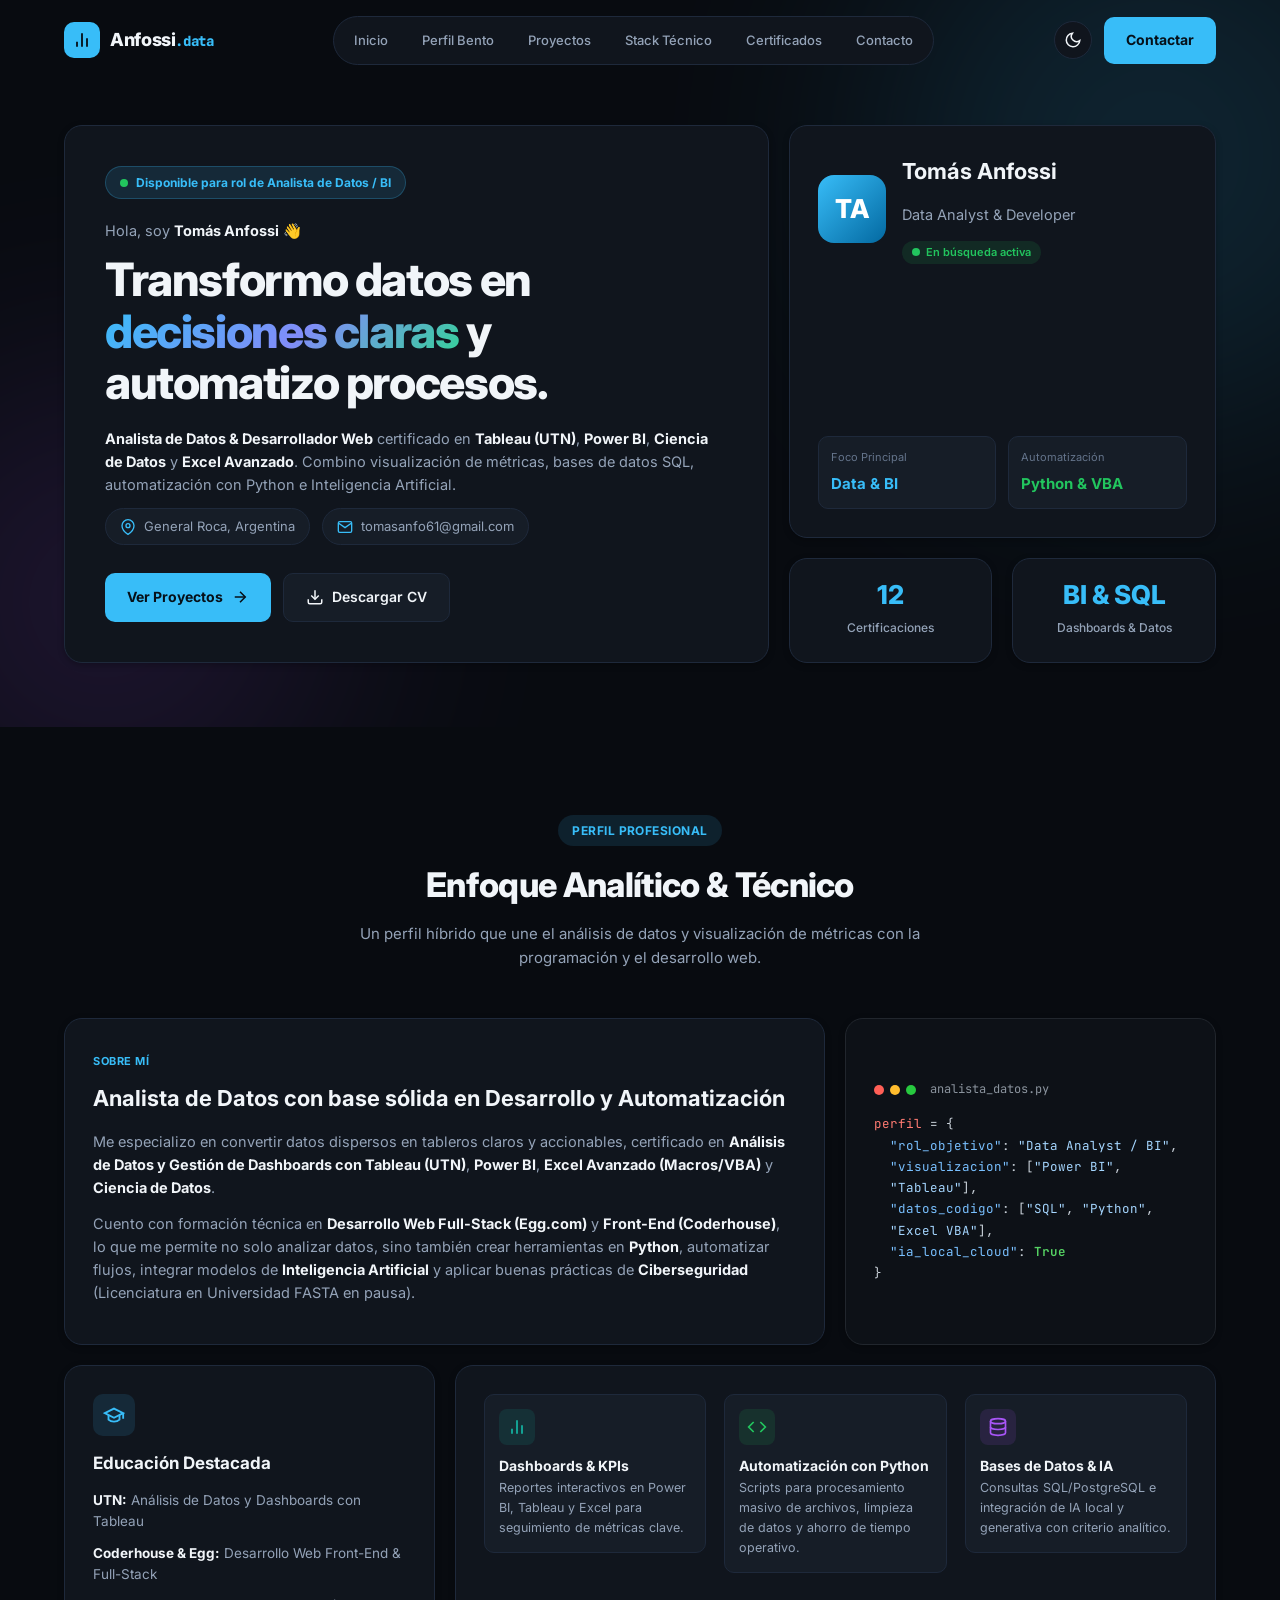
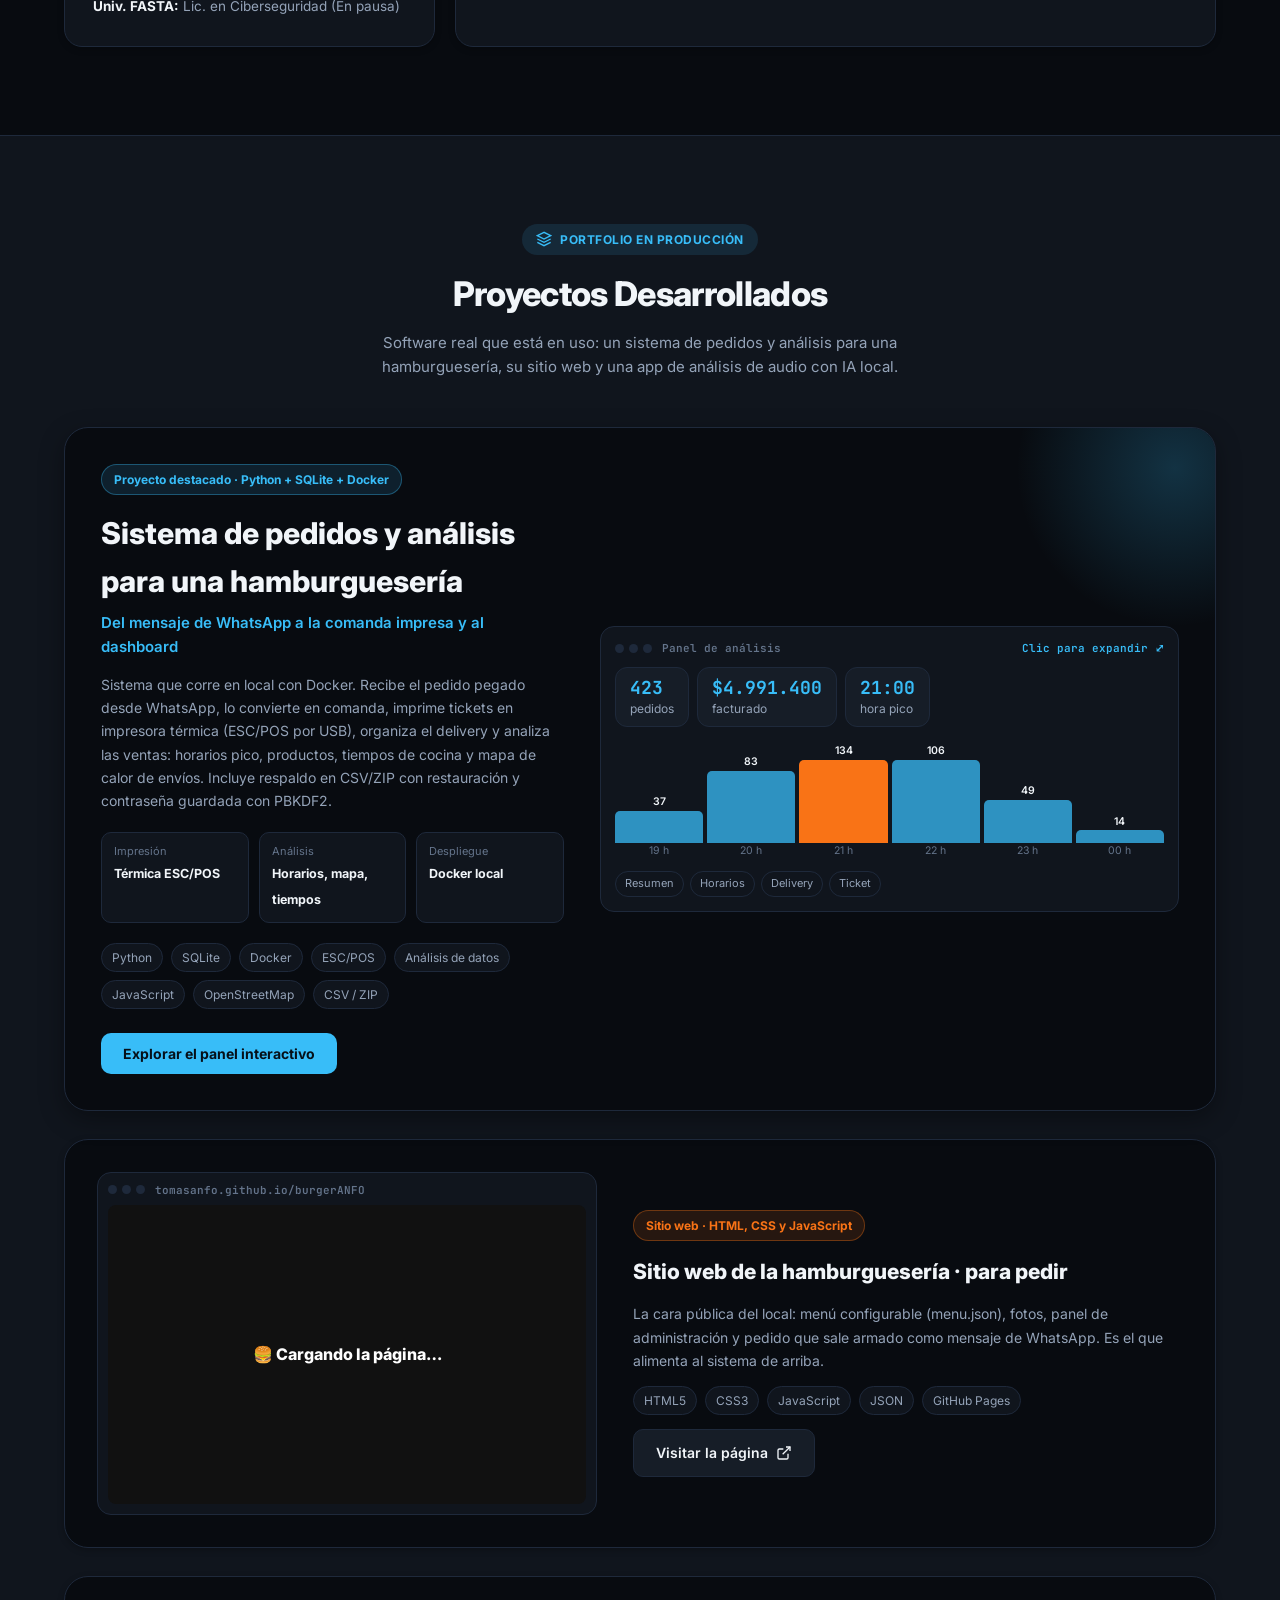
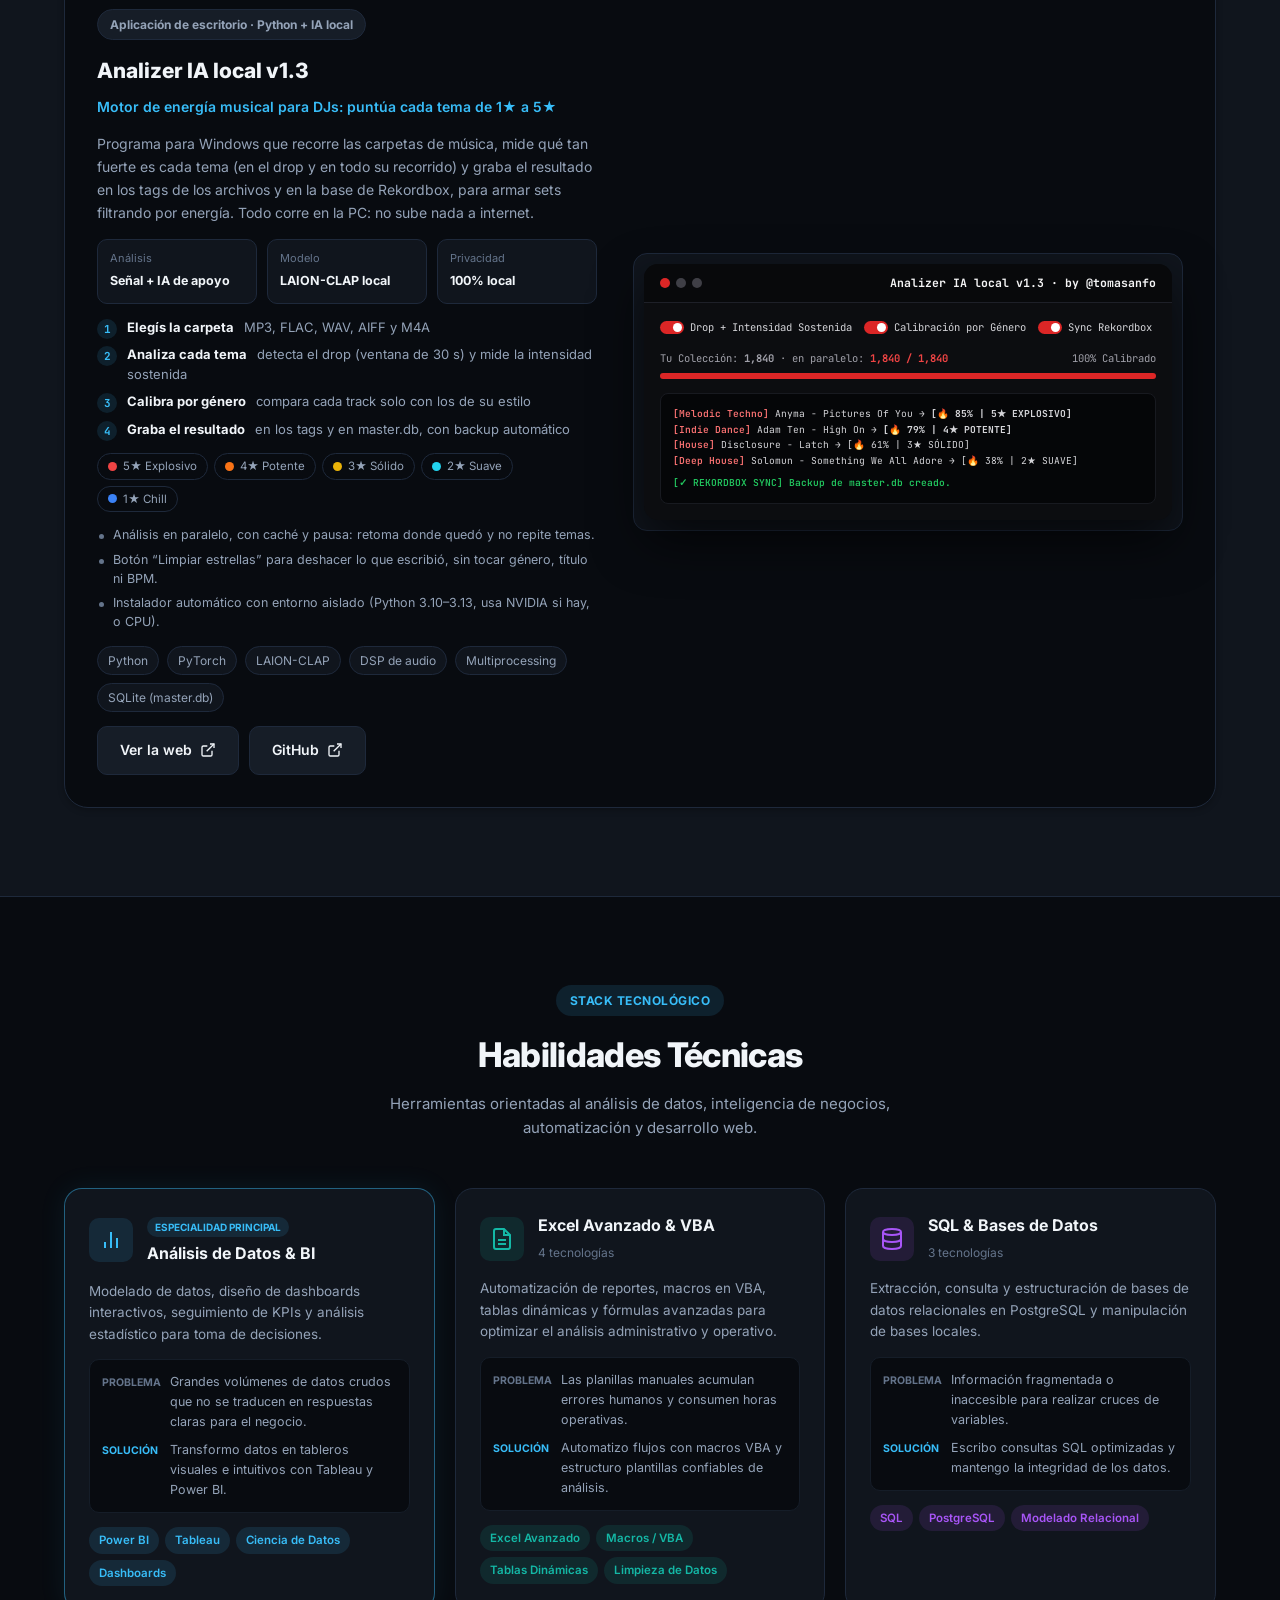
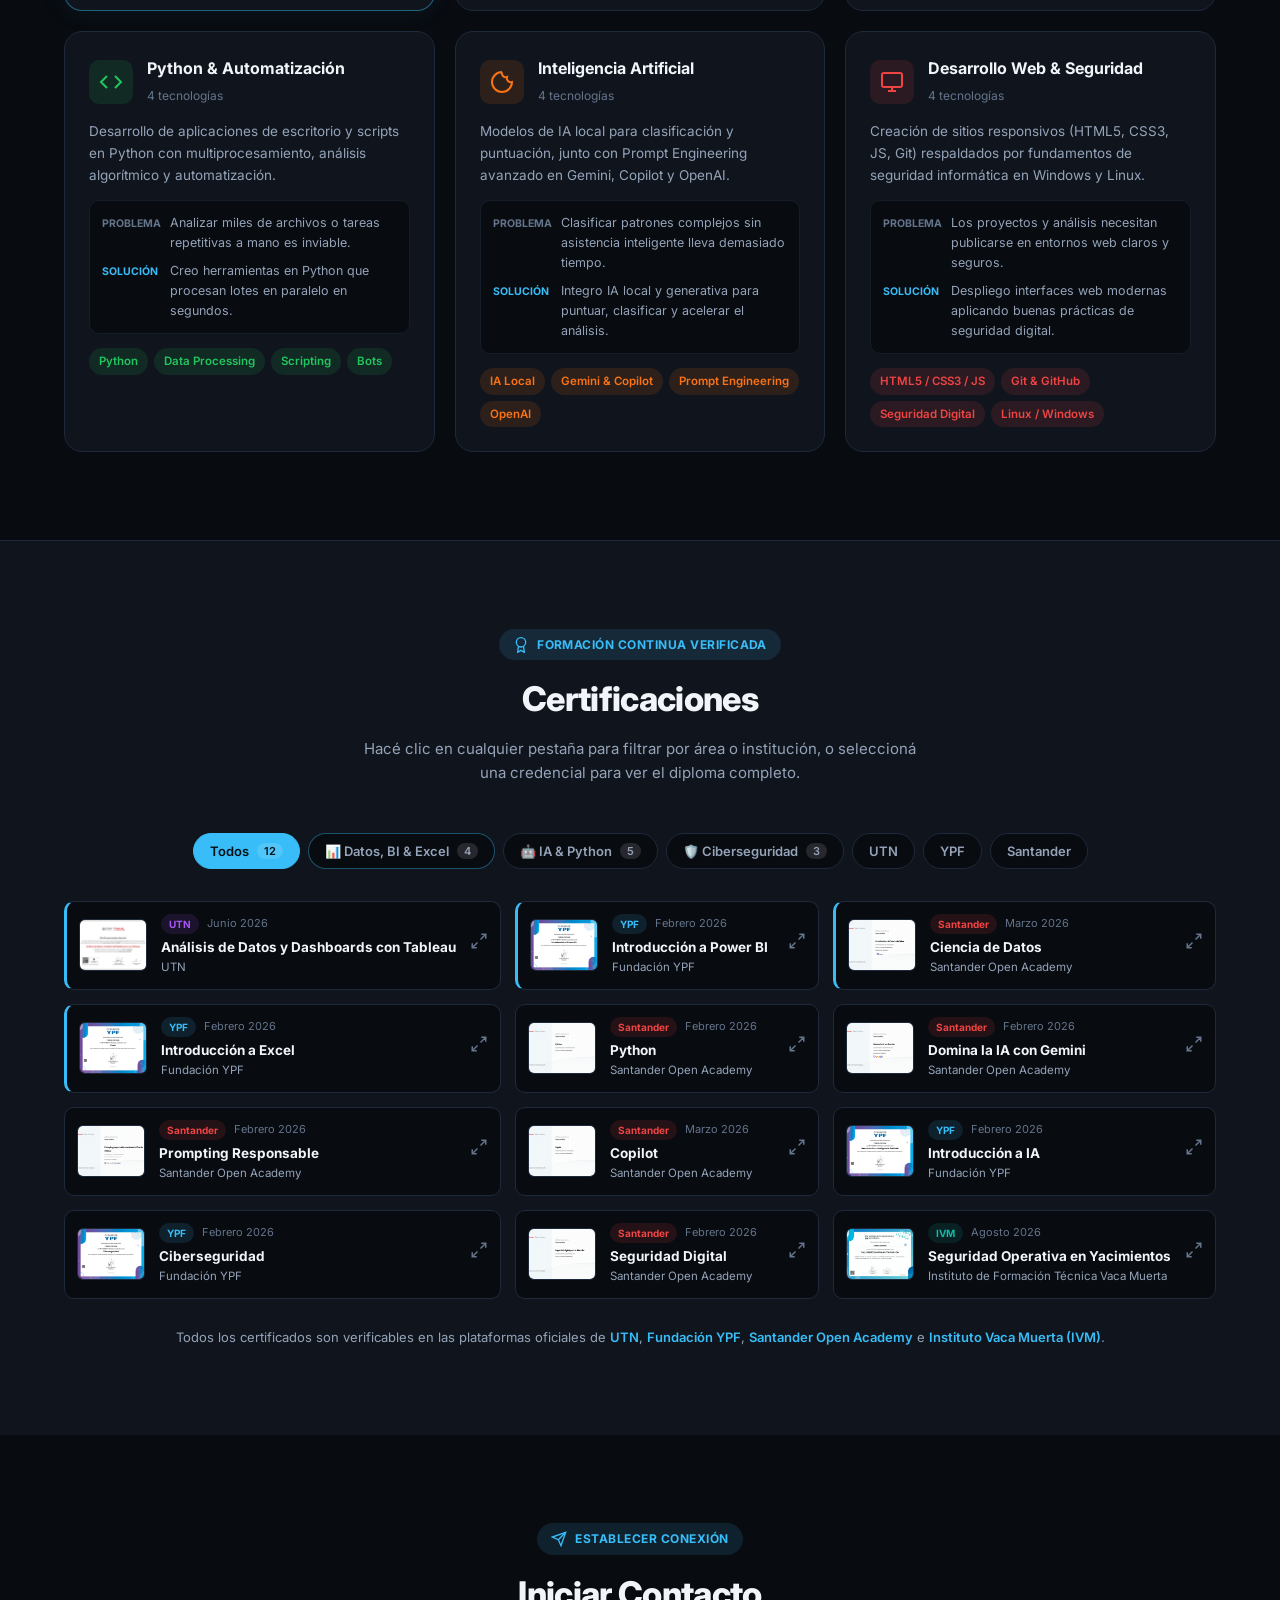
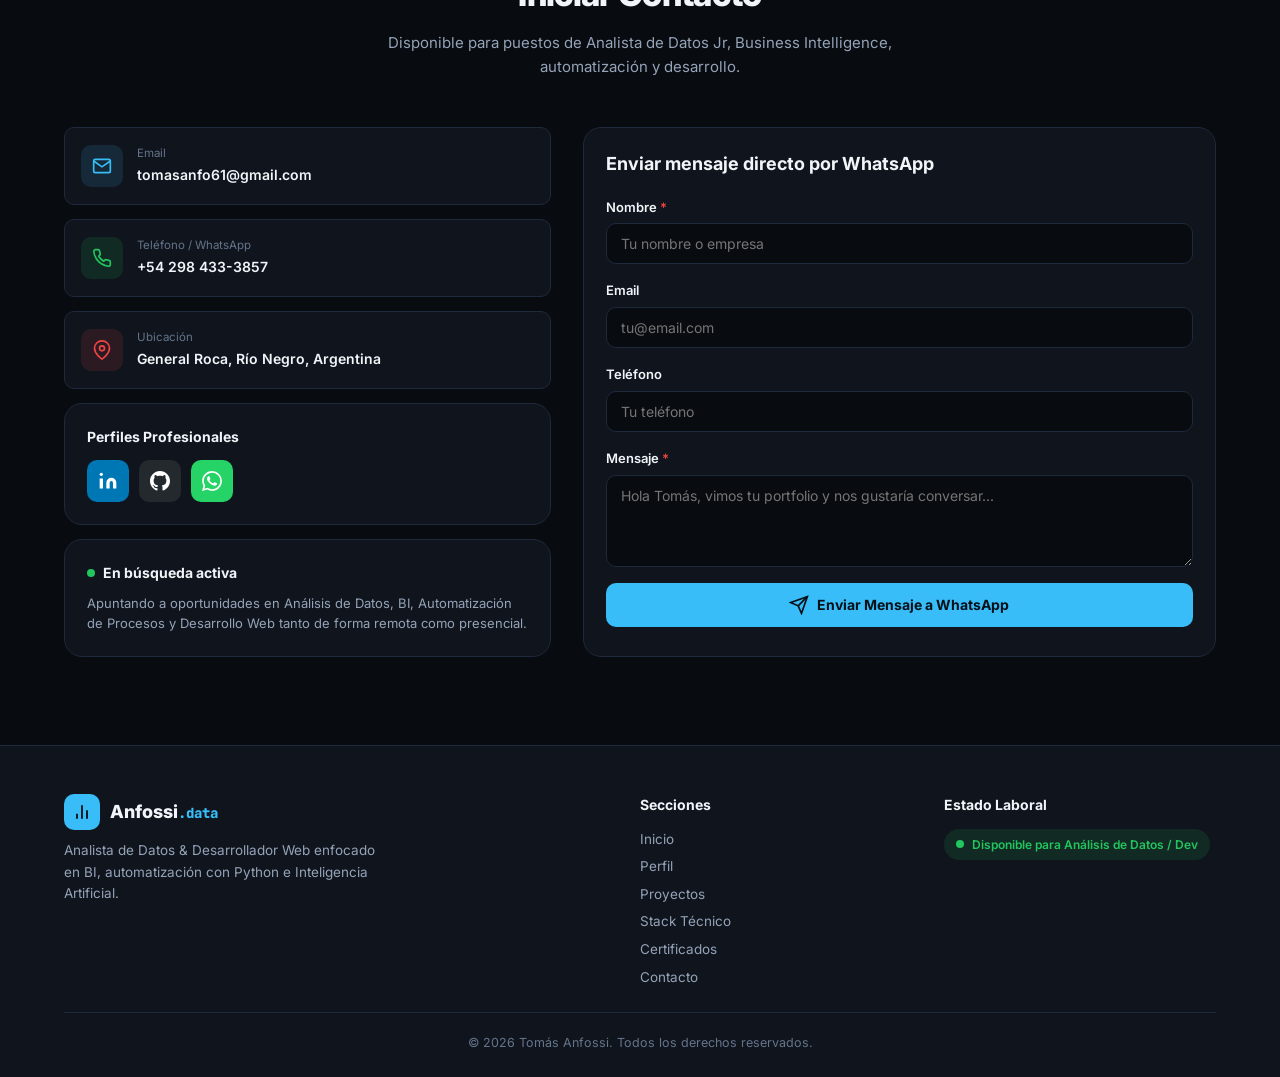
==== commit b88156f5: "Proyectos: panel interactivo, sitio de la hamburguesería y Analizer IA ampliado" ====
--- a/index.html
+++ b/index.html
@@ -10,6 +10,7 @@
     <link rel="preconnect" href="https://fonts.gstatic.com" crossorigin>
     <link href="https://fonts.googleapis.com/css2?family=Inter:wght@300;400;500;600;700;800&family=JetBrains+Mono:wght@400;500;600;700&display=swap" rel="stylesheet">
     <link rel="stylesheet" href="styles.css">
+    <link rel="stylesheet" href="proyectos.css">
 </head>
 <body>
     <!-- ========================================
@@ -127,7 +128,7 @@
 
                     <div class="hero-buttons">
                         <a href="#projects" class="btn-primary">
-                            Ver Proyecto Destacado
+                            Ver Proyectos
                             <svg width="18" height="18" viewBox="0 0 24 24" fill="none" stroke="currentColor" stroke-width="2">
                                 <line x1="5" y1="12" x2="19" y2="12"/>
                                 <polyline points="12 5 19 12 12 19"/>
@@ -303,7 +304,7 @@
                     Portfolio en Producción
                 </span>
                 <h2 class="section-title">Proyectos Desarrollados</h2>
-                <p class="section-subtitle">Software real aplicando análisis de datos, procesamiento por lotes en Python e Inteligencia Artificial local.</p>
+                <p class="section-subtitle">Software real que está en uso: un sistema de pedidos y análisis para una hamburguesería, su sitio web y una app de análisis de audio con IA local.</p>
             </div>
 
             <!-- Contenedor automático donde script.js inyecta tus proyectos -->
@@ -792,6 +793,7 @@
         </div>
     </div>
 
+    <script src="proyectos.js"></script>
     <script src="script.js"></script>
 </body>
 </html>
--- a/proyectos.css
+++ b/proyectos.css
@@ -0,0 +1,117 @@
+/* Proyectos: panel de pedidos y análisis (expandible), sitio de la hamburguesería y Analizer IA. Usa las variables de styles.css, así sigue el modo claro/oscuro. */
+.projects-bento-container { display: grid; gap: 28px; grid-template-columns: minmax(0, 1fr); }
+.project-bento-card > *, .project-duo > *, .proj-mini > * { min-width: 0; }
+.project-duo { grid-template-columns: minmax(0, 1fr); }
+.project-bento-card.p-main::before { background: radial-gradient(circle, rgba(56, 189, 248, .22) 0%, transparent 70%); }
+.p-main .project-badge, .badge-neutral { background: var(--primary-light); border-color: rgba(56, 189, 248, .35); color: var(--primary); }
+.badge-orange { background: var(--orange-light); border-color: rgba(249, 115, 22, .35); color: var(--orange); }
+.badge-neutral { background: var(--surface-elevated); border-color: var(--border); color: var(--text-secondary); }
+.p-main .project-actions .btn-primary { cursor: pointer; border: 0; font-family: inherit; }
+
+.project-duo { display: grid; gap: 28px; }
+.proj-mini { background: var(--background); border: 1px solid var(--border); border-radius: var(--radius-xl); padding: 24px; display: flex; flex-direction: column; gap: 14px; box-shadow: var(--shadow-sm); }
+.proj-mini h3 { font-size: 21px; font-weight: 800; }
+.proj-mini .project-desc, .proj-mini .project-tags { margin: 0; }
+.proj-mini .btn-secondary { align-self: flex-start; margin-top: auto; gap: 8px; }
+.proj-mini .project-badge { align-self: flex-start; margin: 0; }
+
+/* mini-panel clicable */
+.rx-mini { background: var(--surface); border: 1px solid var(--border); border-radius: 14px; padding: 14px; cursor: zoom-in; transition: transform var(--transition), border-color var(--transition), box-shadow var(--transition); }
+.rx-mini:hover, .rx-mini:focus-visible { transform: translateY(-4px); border-color: var(--primary); box-shadow: var(--shadow-lg); outline: none; }
+.rx-mini-top { display: flex; align-items: center; gap: 10px; font: 600 11px 'JetBrains Mono', monospace; color: var(--text-tertiary); margin-bottom: 12px; }
+.rx-mini-top em { margin-left: auto; font-style: normal; color: var(--primary); }
+.rx-dots { display: flex; gap: 5px; } .rx-dots i { width: 9px; height: 9px; border-radius: 50%; background: var(--border); }
+.rx-mini-foot { display: flex; gap: 6px; margin-top: 12px; flex-wrap: wrap; }
+.rx-mini-foot span { font-size: 11px; padding: 3px 9px; border: 1px solid var(--border); border-radius: 100px; color: var(--text-secondary); }
+
+/* piezas de gráfico */
+.rx-chips { display: flex; gap: 8px; flex-wrap: wrap; margin-bottom: 12px; }
+.rx-chip { background: var(--surface-elevated); border: 1px solid var(--border); border-radius: 12px; padding: 8px 14px; font-size: 12px; color: var(--text-secondary); }
+.rx-chip b { display: block; font: 700 18px 'JetBrains Mono', monospace; color: var(--primary); }
+.rx-vb { display: flex; align-items: flex-end; gap: 4px; overflow-x: auto; padding-top: 4px; }
+.rx-vb > div { flex: 1; min-width: 24px; height: 100%; display: flex; flex-direction: column; justify-content: flex-end; align-items: center; font-size: 10.5px; color: var(--text-tertiary); }
+.rx-vb b { color: var(--text-primary); font-weight: 600; font-size: 10.5px; }
+.rx-vb i { display: block; width: 100%; background: var(--primary); opacity: .75; border-radius: 5px 5px 0 0; min-height: 2px; transition: height .35s var(--transition); }
+.rx-vb .top i { background: var(--orange); opacity: 1; }
+.rx-hb { display: flex; align-items: center; gap: 10px; margin: 8px 0; font-size: 13px; }
+.rx-hb .n { flex: 0 0 38%; overflow: hidden; text-overflow: ellipsis; white-space: nowrap; }
+.rx-hb .t { flex: 1; height: 16px; background: var(--surface-elevated); border-radius: 6px; } .rx-hb .t i { display: block; height: 100%; background: var(--primary); border-radius: 6px; transition: width .35s var(--transition); }
+.rx-hb .v { flex: 0 0 64px; text-align: right; font: 600 12px 'JetBrains Mono', monospace; }
+
+/* modal grande */
+.rx-mc { max-width: 1080px; min-height: min(560px, 86vh); max-height: 88vh; }
+.rx-bar { display: flex; justify-content: space-between; align-items: flex-end; gap: 16px; flex-wrap: wrap; padding: 22px 64px 0 26px; border-bottom: 1px solid var(--border); }
+.rx-bar h3 { font-size: 19px; } .rx-bar p { font-size: 12.5px; color: var(--text-secondary); margin-bottom: 12px; }
+.rx-tabs { display: flex; gap: 4px; overflow-x: auto; }
+.rx-tabs button { font: 600 13px 'Inter', sans-serif; padding: 9px 14px; background: none; border: 0; border-bottom: 2px solid transparent; color: var(--text-secondary); cursor: pointer; white-space: nowrap; }
+.rx-tabs button[aria-selected="true"] { color: var(--primary); border-bottom-color: var(--primary); }
+.rx-tabs button:hover { color: var(--text-primary); }
+.rx-body { padding: 22px 26px 28px; overflow: auto; }
+.rx-grid { display: grid; grid-template-columns: repeat(2, minmax(0, 1fr)); gap: 14px; margin-top: 12px; }
+.rx-box { background: var(--background); border: 1px solid var(--border); border-radius: var(--radius-lg); padding: 16px; }
+.rx-box h4 { font-size: 14px; margin-bottom: 10px; }
+.rx-row { display: flex; gap: 10px; align-items: center; flex-wrap: wrap; margin-bottom: 12px; }
+.rx-mu { font-size: 12.5px; color: var(--text-secondary); } .rx-peak { margin-left: auto; color: var(--orange); font-weight: 600; }
+.rx-chk { display: flex; gap: 8px; align-items: center; font-size: 12.5px; color: var(--text-secondary); margin-bottom: 8px; cursor: pointer; }
+.rx-chk input { accent-color: var(--primary); width: 16px; height: 16px; }
+.rx-seg { display: inline-flex; background: var(--surface-elevated); border: 1px solid var(--border); border-radius: 10px; padding: 3px; }
+.rx-seg button { font: 600 12px 'Inter', sans-serif; border: 0; background: none; color: var(--text-secondary); padding: 6px 12px; border-radius: 8px; cursor: pointer; }
+.rx-seg button.on { background: var(--primary); color: var(--on-primary); }
+
+/* mapa de calor */
+#rx-svg { width: 100%; height: auto; border-radius: 12px; display: block; }
+.rx-land { fill: var(--surface-elevated); } .rx-st line { stroke: var(--border); stroke-width: 1.5; }
+.rx-pin { fill: var(--primary); stroke: var(--background); stroke-width: 2; } .rx-pt { fill: var(--text-primary); font: 600 12px 'Inter', sans-serif; }
+.rx-leg { height: 8px; border-radius: 6px; margin: 10px 0 3px; background: linear-gradient(90deg, #facc15, #ef4444); } .rx-legl { display: flex; justify-content: space-between; font-size: 11px; color: var(--text-tertiary); }
+
+/* mapa real (Leaflet) */
+.rx-leaflet { height: 360px; border-radius: 12px; overflow: hidden; position: relative; z-index: 0; isolation: isolate; background: var(--surface-elevated); }
+.rx-maploading { padding: 18px; }
+.rx-leaflet .leaflet-control-attribution { font-size: 10px; }
+.rx-zone { display: block; width: 100%; background: none; border: 0; padding: 2px 6px; margin: 0 -6px; border-radius: 8px; color: inherit; font: inherit; text-align: left; cursor: pointer; }
+.rx-zone:hover, .rx-zone:focus-visible { background: var(--surface-elevated); outline: none; }
+.rx-zone .rx-hb { margin: 4px 0; }
+/* ticket térmico */
+.rx-wa { font: 12px/1.6 'JetBrains Mono', monospace; background: var(--surface-elevated); border: 1px solid var(--border); border-radius: 10px; padding: 12px; white-space: pre-wrap; color: var(--text-secondary); margin-bottom: 10px; }
+.rx-paperbox { display: flex; justify-content: center; background: var(--surface-elevated); }
+.rx-paper { width: 300px; background: #fbfbf7; color: #111; font: 12px/1.45 'JetBrains Mono', monospace; padding: 18px 14px 26px; text-align: left; box-shadow: 0 10px 24px rgba(0, 0, 0, .35); clip-path: polygon(0 0, 100% 0, 100% calc(100% - 8px), 95% 100%, 90% calc(100% - 8px), 85% 100%, 80% calc(100% - 8px), 75% 100%, 70% calc(100% - 8px), 65% 100%, 60% calc(100% - 8px), 55% 100%, 50% calc(100% - 8px), 45% 100%, 40% calc(100% - 8px), 35% 100%, 30% calc(100% - 8px), 25% 100%, 20% calc(100% - 8px), 15% 100%, 10% calc(100% - 8px), 5% 100%, 0 calc(100% - 8px)); }
+.rx-paper b { display: block; } .rx-paper b.big { font-size: 20px; text-align: center; } .rx-paper b:not(.big) { font-weight: 700; }
+
+/* sitio de hamburguesas en vivo */
+.rx-browser { display: block; background: var(--surface); border: 1px solid var(--border); border-radius: 14px; padding: 10px; transition: transform var(--transition), border-color var(--transition); }
+.rx-browser:hover, .rx-browser:focus-visible { transform: translateY(-3px); border-color: var(--orange); outline: none; }
+.rx-small:hover, .rx-small:focus-visible { border-color: var(--primary); }
+.rx-browser .rx-mini-top { margin-bottom: 8px; }
+.rx-frame { position: relative; overflow: hidden; border-radius: 8px; background: #111; height: 320px; }
+.rx-frame iframe { position: absolute; top: 0; left: 0; width: 1200px; height: 750px; border: 0; transform-origin: 0 0; pointer-events: none; background: transparent; }
+.rx-fb { position: absolute; inset: 0; display: grid; place-items: center; gap: 6px; color: #fff; font-weight: 800; align-content: center; } .rx-fb img { max-height: 80px; max-width: 60%; }
+.rx-small .analizer-window { border: 0; }
+
+/* Cada proyecto secundario: vista previa a un lado, texto al otro (alterna) */
+.pm-body { display: flex; flex-direction: column; gap: 14px; }
+@media (min-width: 1025px) {
+  .proj-mini { display: grid; grid-template-columns: minmax(0, 1fr) minmax(0, 1.1fr); column-gap: 36px; align-items: center; padding: 32px; }
+  .p-analizer .rx-browser { order: 2; }
+  .p-analizer .pm-body { order: 1; }
+}
+/* Analizer IA: detalle compacto */
+.proj-mini .project-subtitle { margin: -6px 0 0; font-size: 14px; }
+.p-analizer .project-metrics-grid { margin: 0; }
+.az-steps { list-style: none; counter-reset: az; display: grid; gap: 8px; }
+.az-steps li { counter-increment: az; font-size: 13px; color: var(--text-secondary); line-height: 1.5; padding-left: 30px; position: relative; }
+.az-steps li::before { content: counter(az); position: absolute; left: 0; top: 1px; width: 20px; height: 20px; border-radius: 50%; background: var(--primary-light); color: var(--primary); font: 700 11px 'JetBrains Mono', monospace; display: grid; place-items: center; }
+.az-steps b { color: var(--text-primary); margin-right: 6px; }
+.az-colors { display: flex; flex-wrap: wrap; gap: 6px; }
+.az-colors span { display: inline-flex; align-items: center; gap: 6px; font-size: 11.5px; padding: 3px 10px; border: 1px solid var(--border); border-radius: 100px; color: var(--text-secondary); }
+.az-colors i { width: 9px; height: 9px; border-radius: 50%; }
+.az-notes { list-style: none; display: grid; gap: 6px; font-size: 12.5px; color: var(--text-secondary); line-height: 1.5; }
+.az-notes li { padding-left: 16px; position: relative; } .az-notes li::before { content: ''; position: absolute; left: 2px; top: 8px; width: 5px; height: 5px; border-radius: 50%; background: var(--text-tertiary); }
+.az-actions { display: flex; gap: 10px; flex-wrap: wrap; margin-top: auto; }
+.az-actions .btn-secondary { gap: 8px; }
+.rx-small .analizer-console { font-size: 9.6px; overflow-x: auto; white-space: nowrap; }
+@media (max-width: 1024px) { .project-duo { grid-template-columns: minmax(0, 1fr); } }
+@media (max-width: 768px) {
+  .rx-grid { grid-template-columns: 1fr; } .rx-mc { max-height: 94vh; } .rx-bar { padding: 18px 54px 0 16px; } .rx-body { padding: 16px; }
+  .rx-paper { width: 100%; max-width: 300px; }
+}
+@media (prefers-reduced-motion: reduce) { .rx-mini, .rx-browser, .rx-vb i, .rx-hb .t i { transition: none; } }
